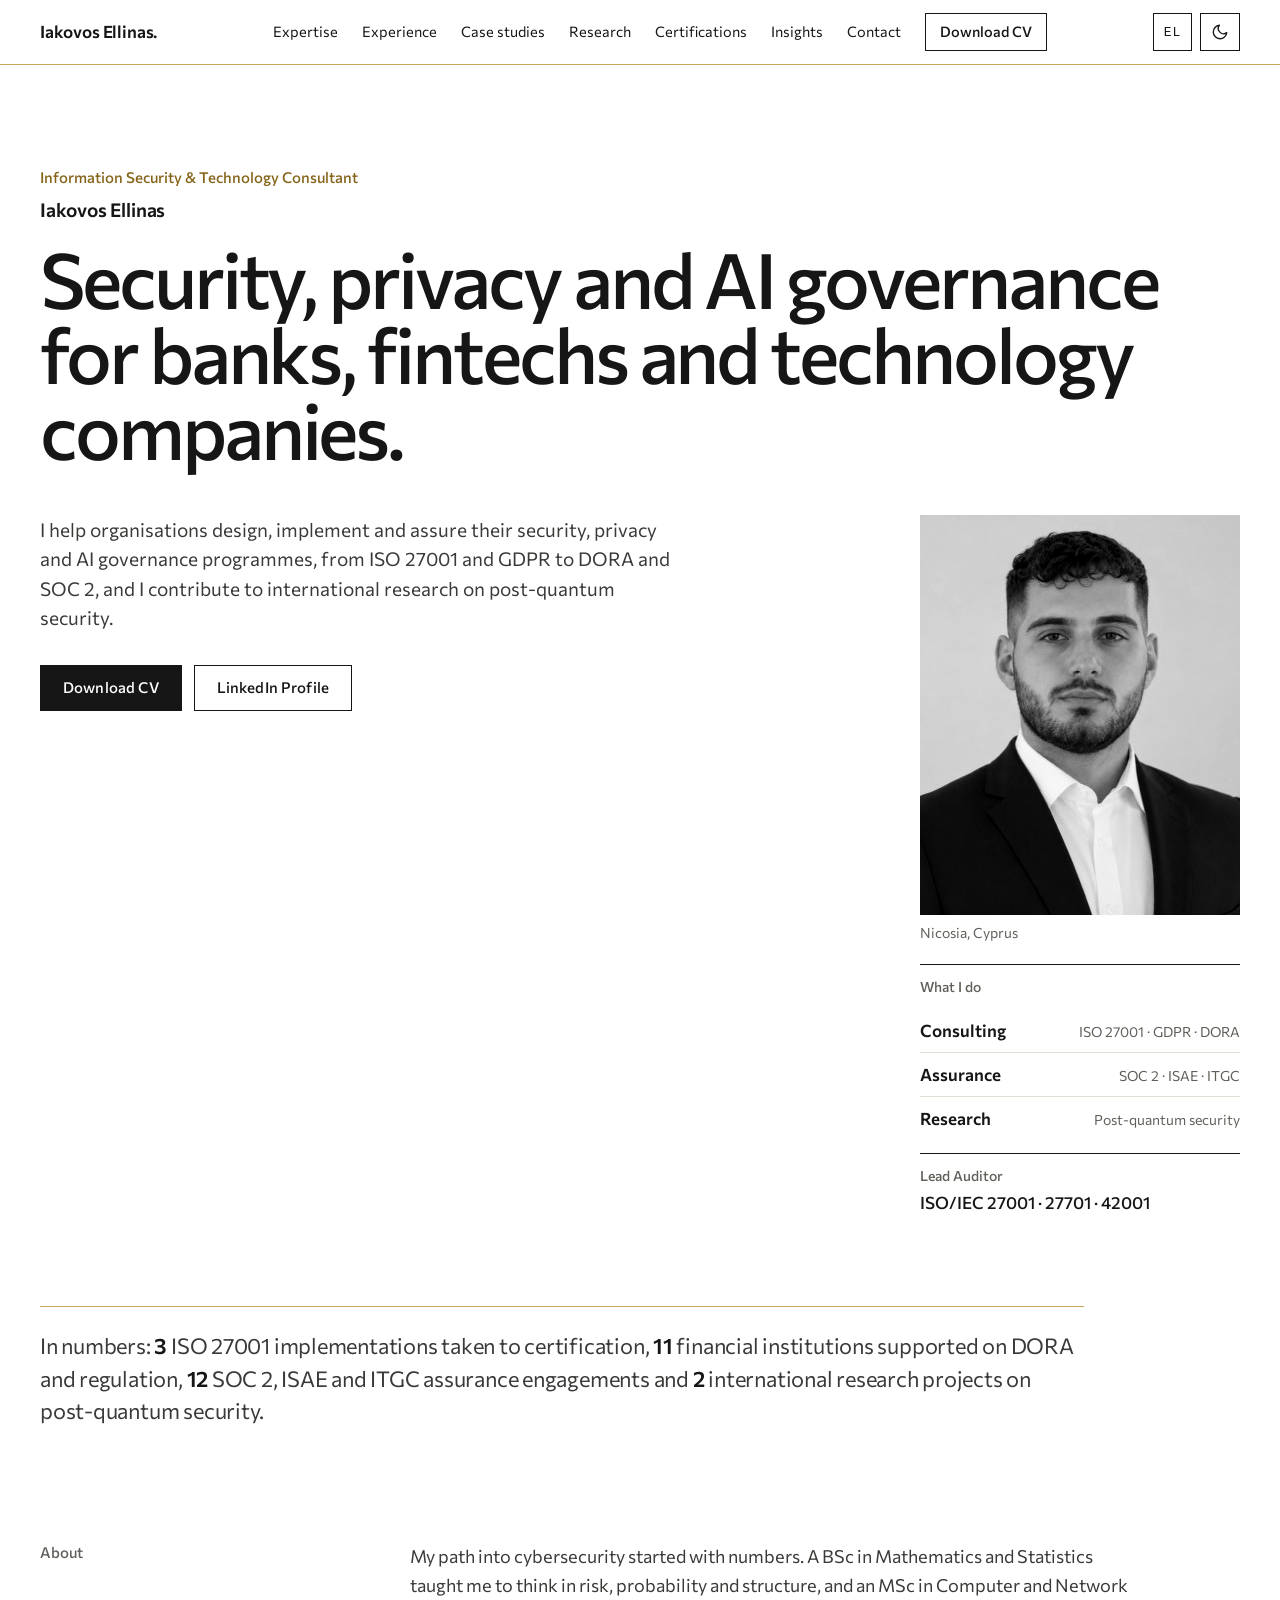
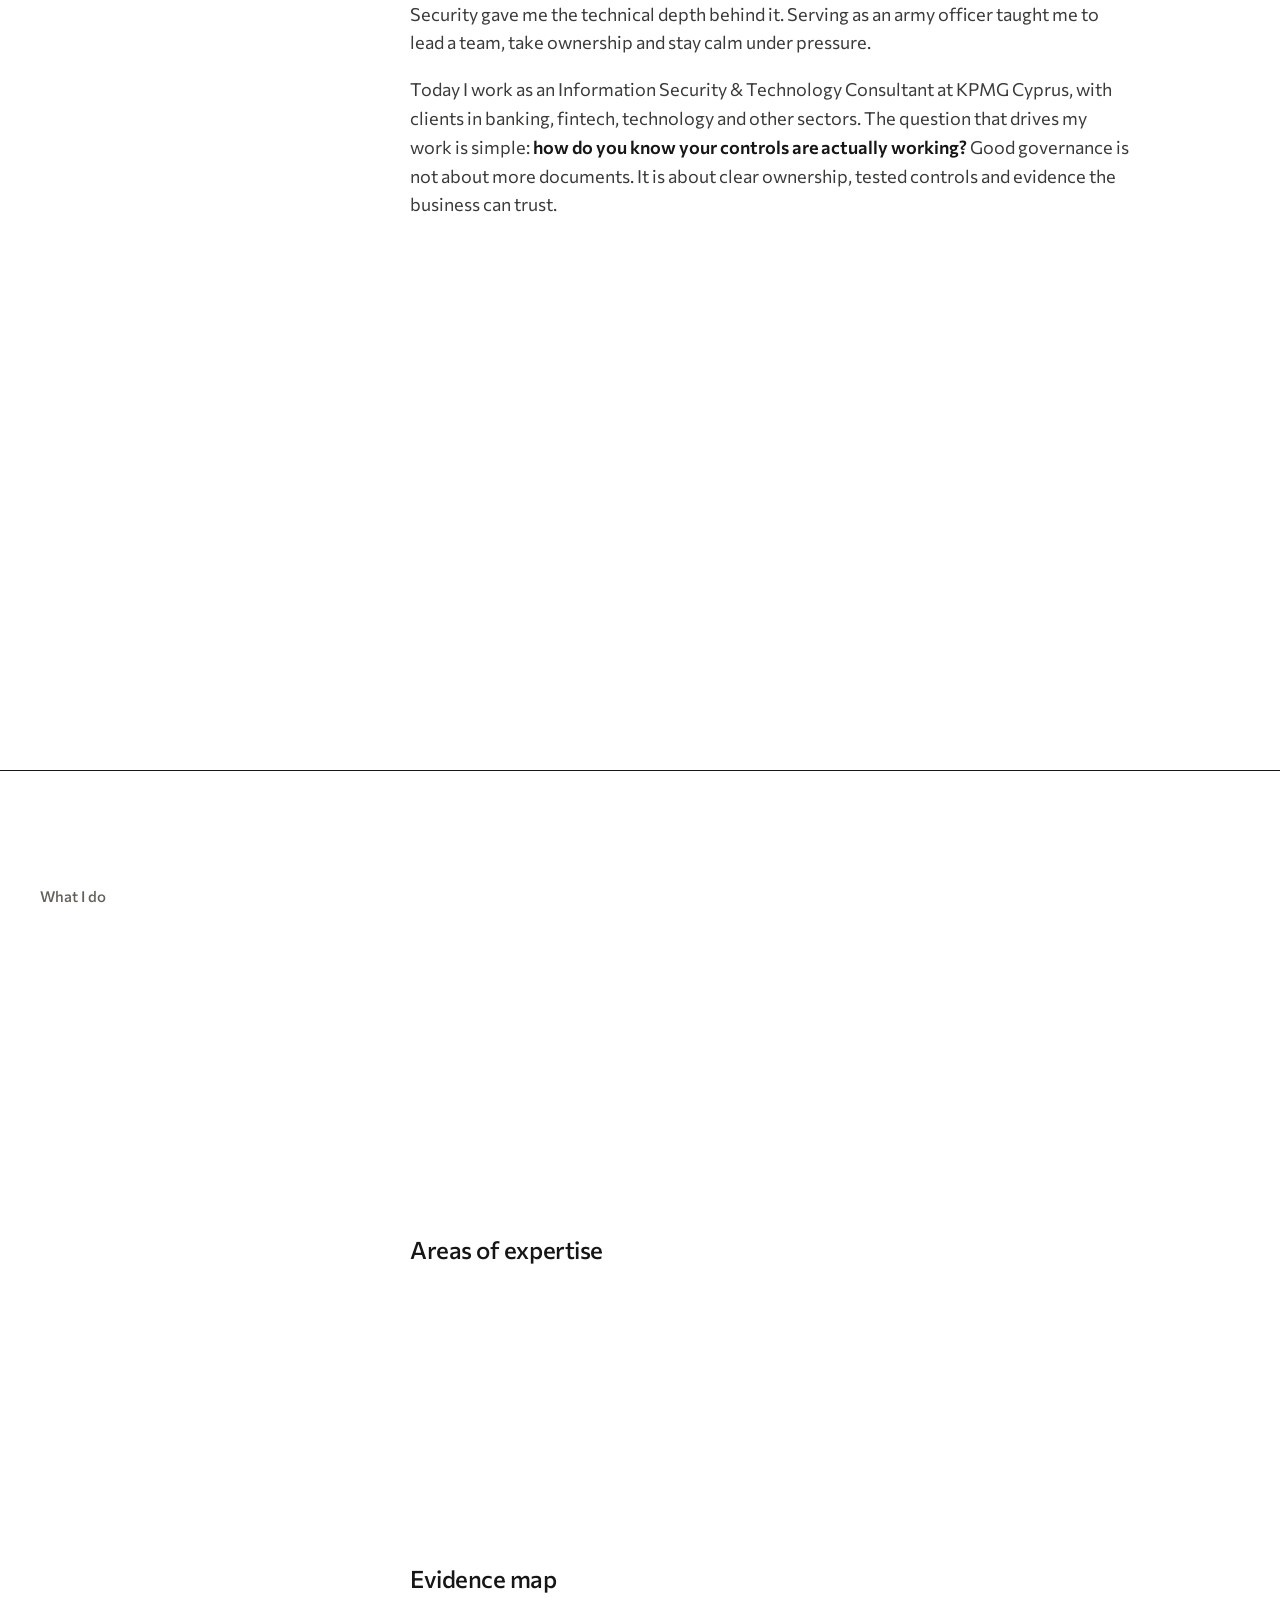
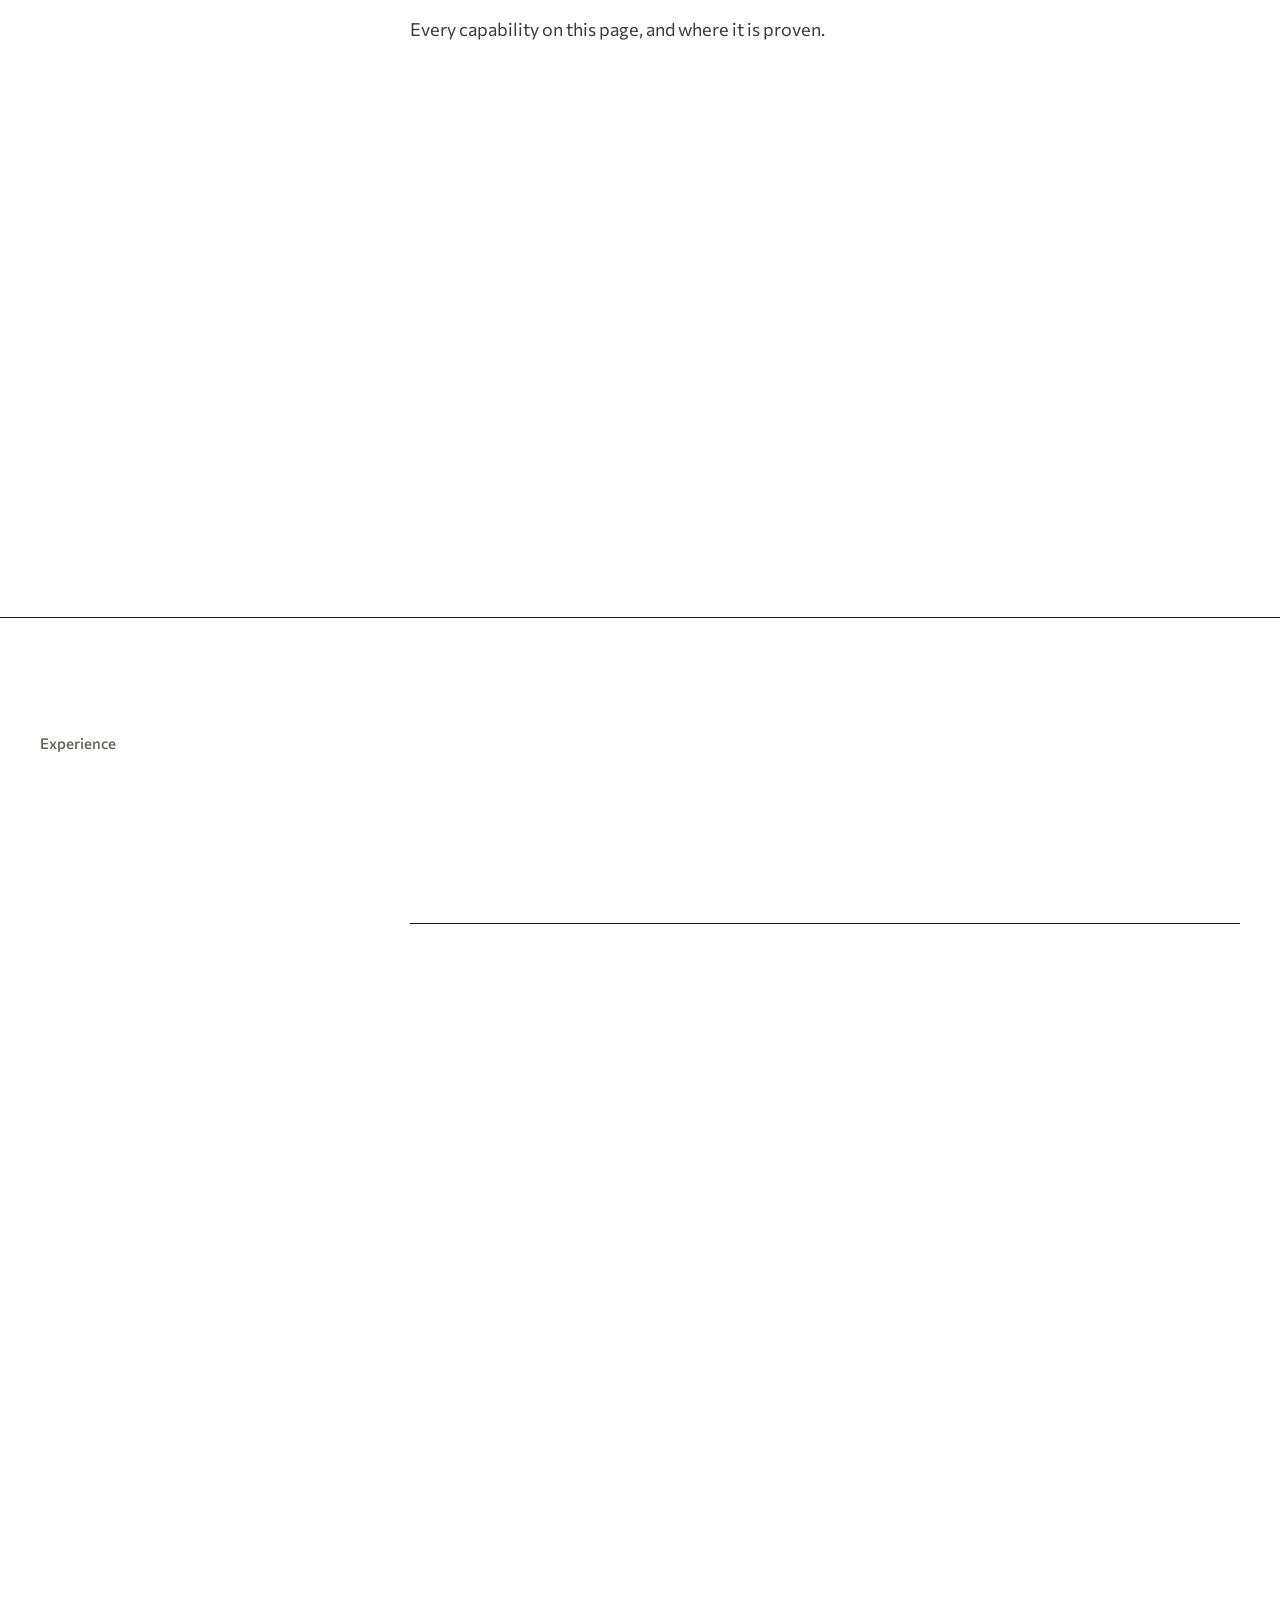
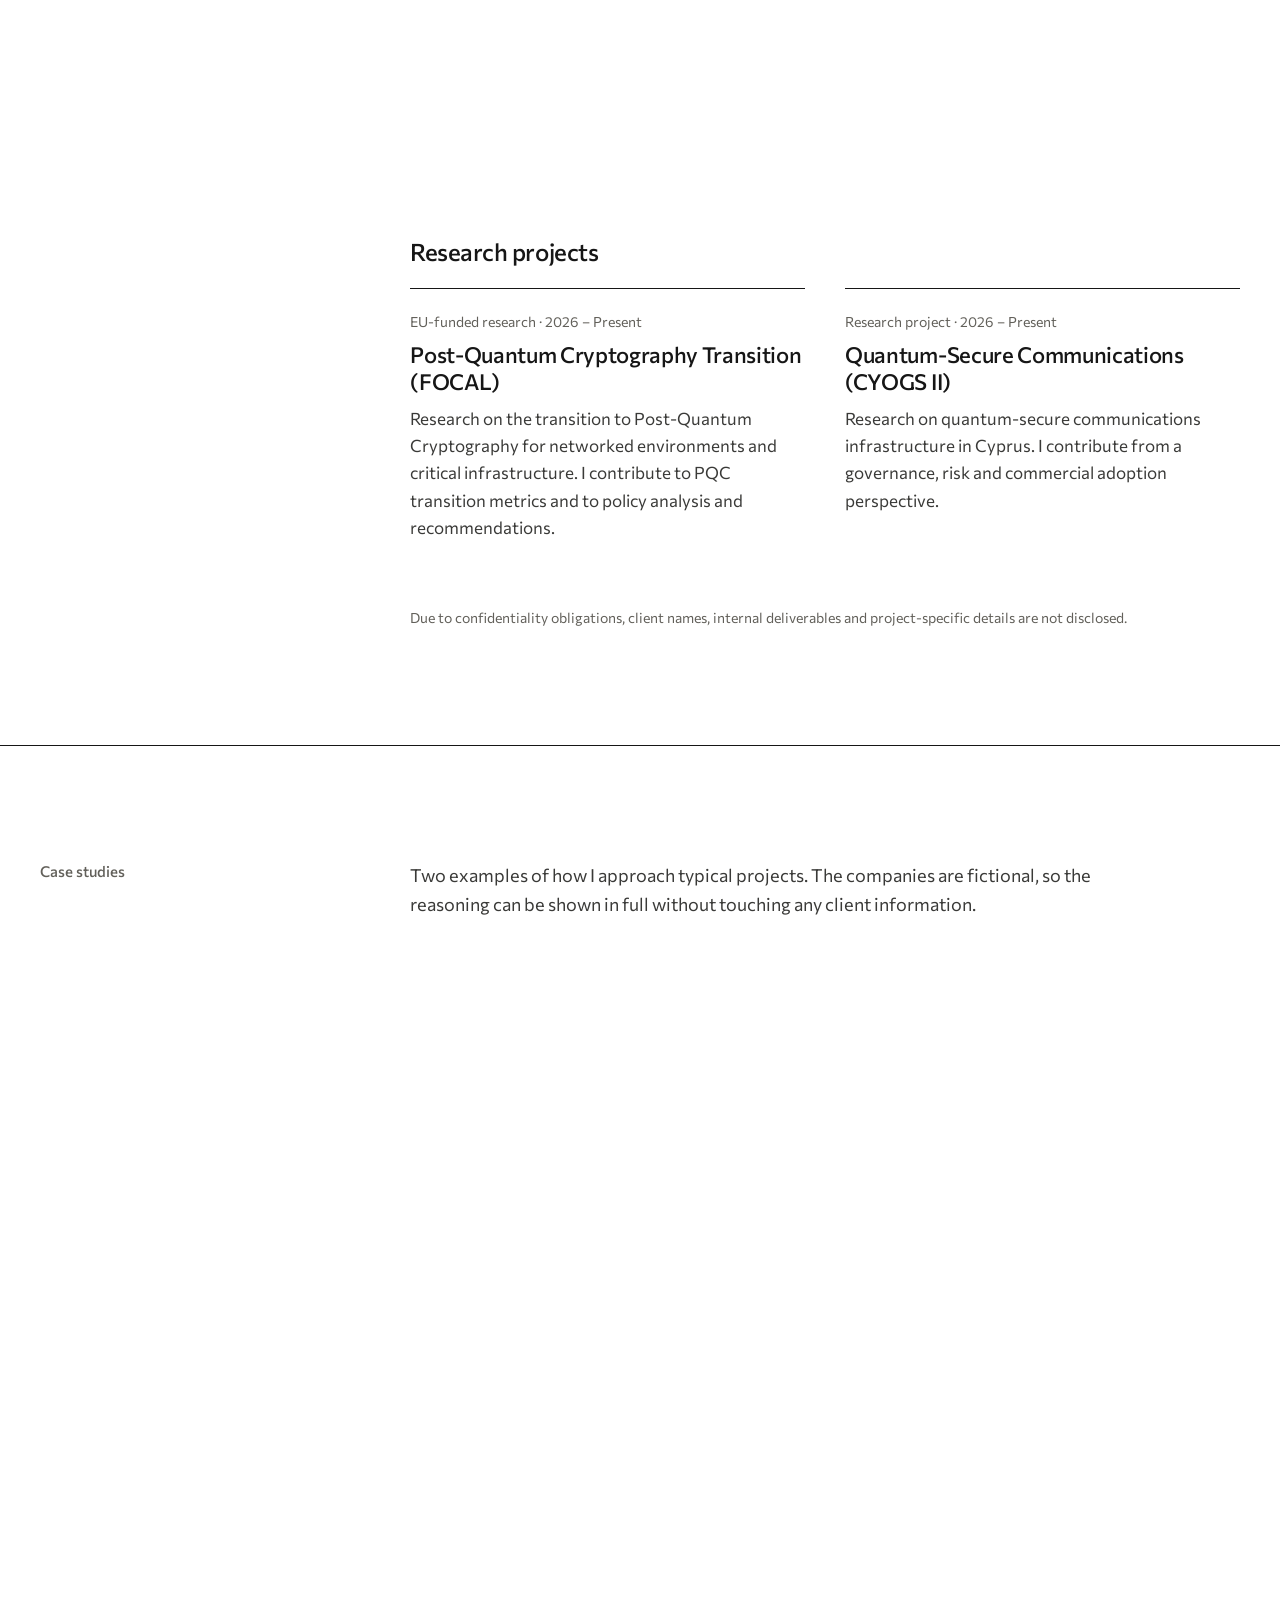
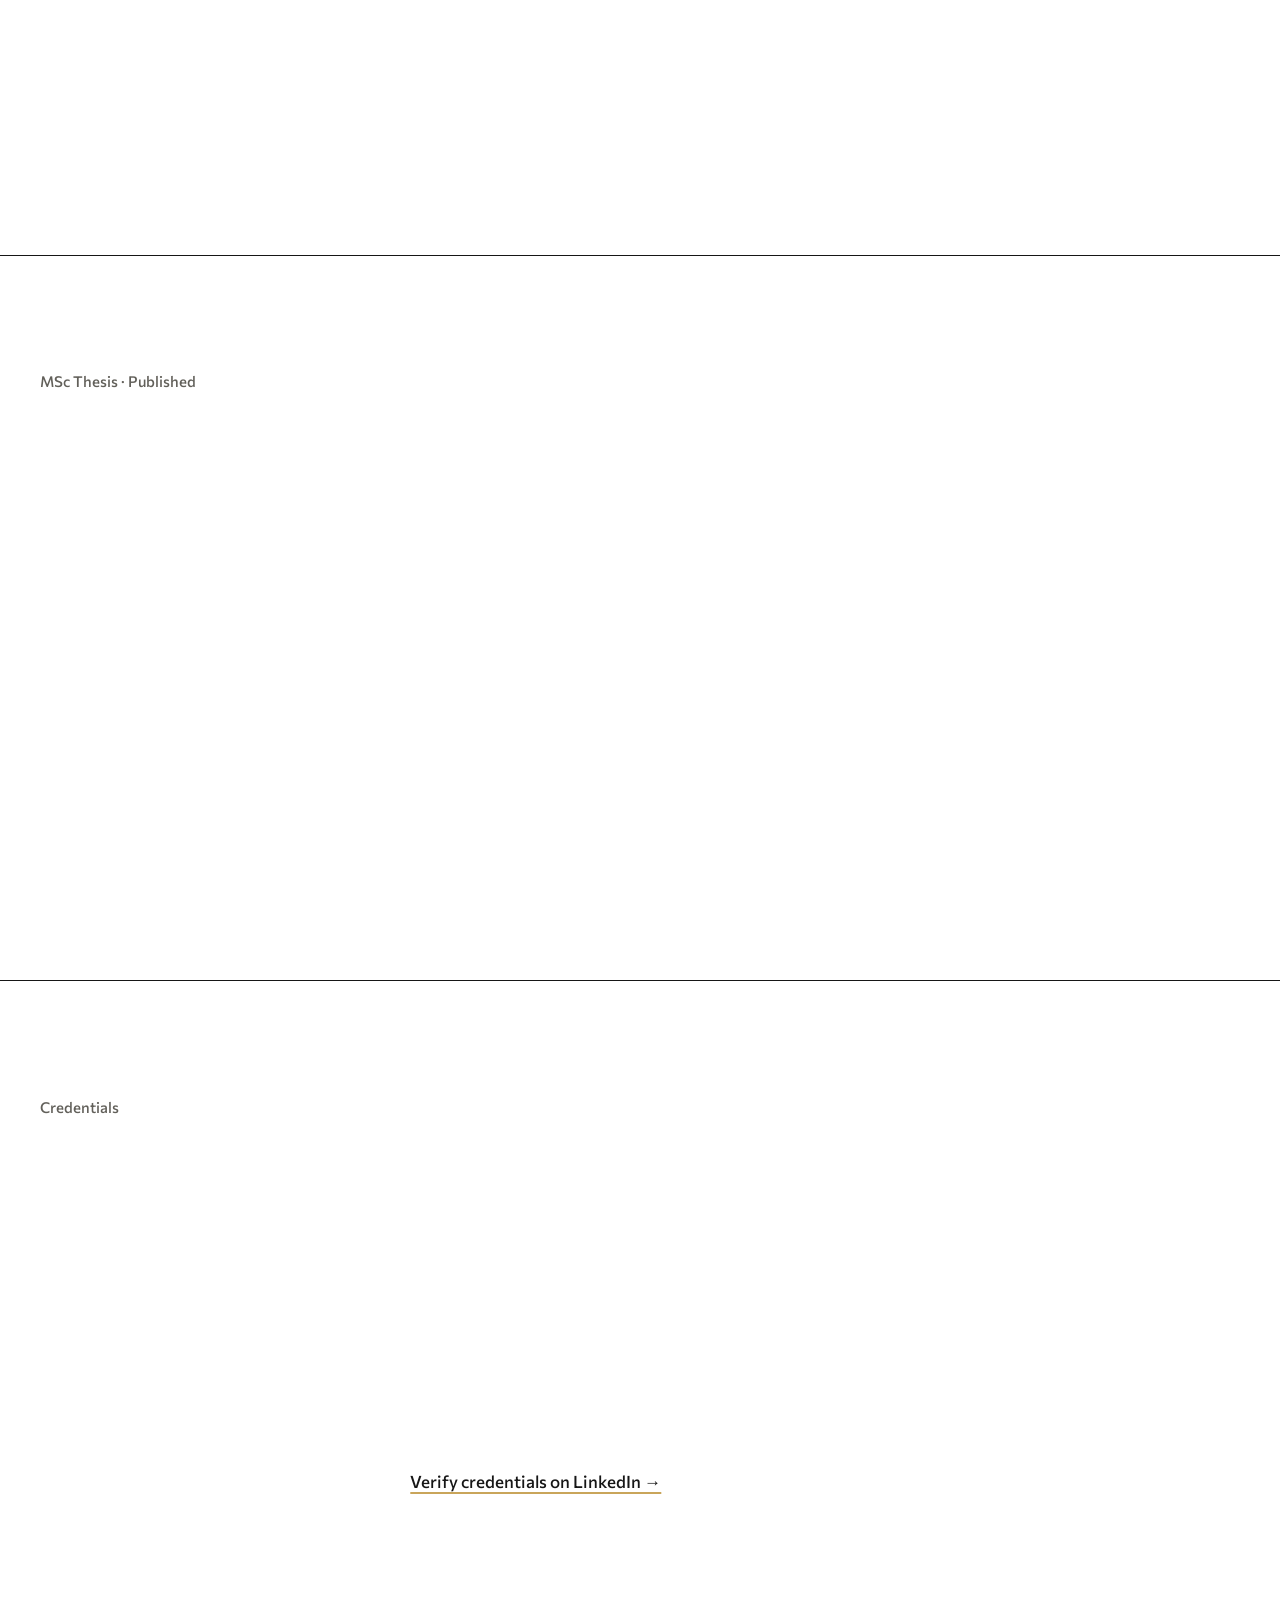
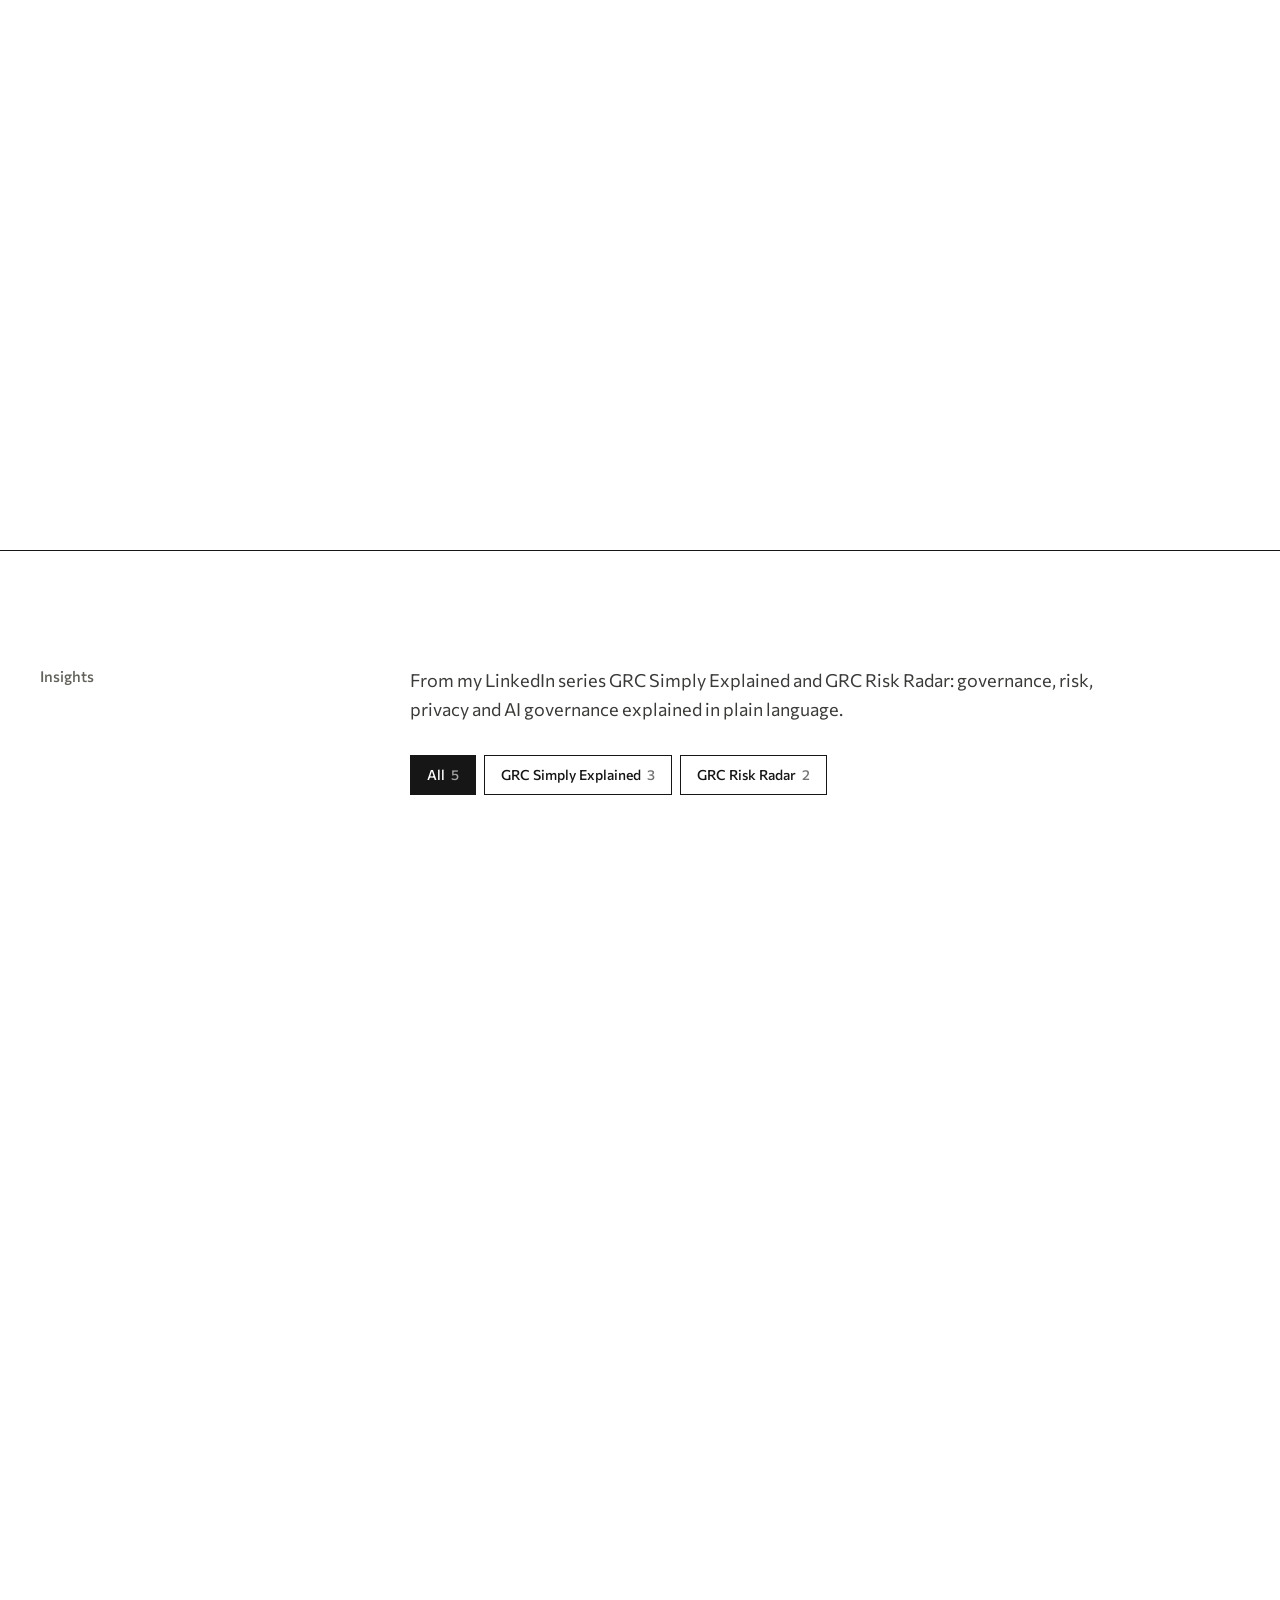
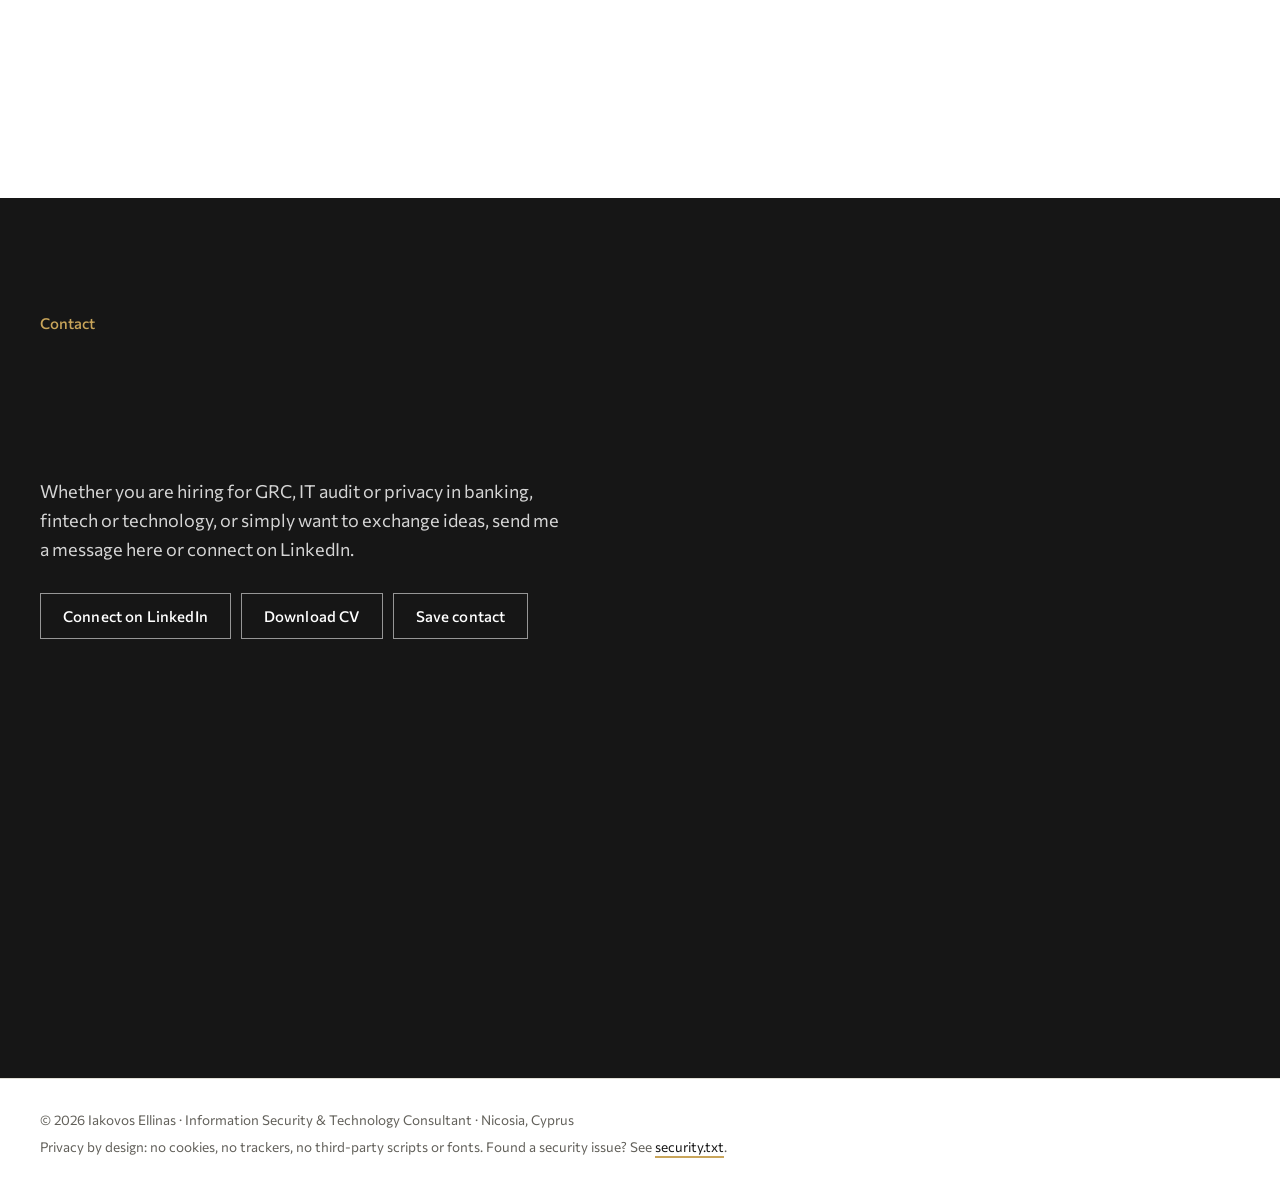
==== index.html @ 97d99dcb "Gold on white, black in dark mode Black ink on white with a gold accent (deep gold for text, brighte" ====
<!DOCTYPE html>
<html lang="en">
<head>
  <meta charset="UTF-8" />
  <meta name="viewport" content="width=device-width, initial-scale=1.0" />

  <title>Iakovos Ellinas | Information Security &amp; Technology Consultant</title>
  <meta name="description" content="Iakovos Ellinas, Information Security &amp; Technology Consultant at KPMG Cyprus. Consulting, assurance and research in security, privacy and AI governance for banks, fintechs and technology companies. ISO/IEC 27001, 27701 and 42001 Lead Auditor." />

  <!-- Open Graph / LinkedIn Preview -->
  <meta property="og:title" content="Iakovos Ellinas | Information Security &amp; Technology Consultant" />
  <meta property="og:description" content="Consulting, assurance and research in security, privacy and AI governance for banks, fintechs and technology companies. ISO/IEC 27001, 27701 and 42001 Lead Auditor." />
  <meta property="og:type" content="website" />
  <meta property="og:url" content="https://iakovosellinas.github.io" />
  <meta property="og:image" content="https://iakovosellinas.github.io/og-image.png?v=20261115g" />
  <meta name="twitter:card" content="summary_large_image" />
  <meta name="twitter:title" content="Iakovos Ellinas | Information Security &amp; Technology Consultant" />
  <meta name="twitter:description" content="Consulting, assurance and research in security, privacy and AI governance for banks, fintechs and technology companies. ISO/IEC 27001, 27701 and 42001 Lead Auditor." />
  <meta name="twitter:image" content="https://iakovosellinas.github.io/og-image.png?v=20261115g" />

  <link rel="icon" type="image/svg+xml" href="favicon.svg" />
  <link rel="canonical" href="https://iakovosellinas.github.io/" />
  <link rel="alternate" hreflang="en" href="https://iakovosellinas.github.io/" />
  <link rel="alternate" hreflang="el" href="https://iakovosellinas.github.io/el/" />
  <link rel="alternate" hreflang="x-default" href="https://iakovosellinas.github.io/" />
  <meta name="theme-color" content="#ffffff" />
  <meta name="color-scheme" content="light dark" />
  <meta http-equiv="Content-Security-Policy" content="default-src 'self'; script-src 'self' 'sha256-tJe+7gkclHnfP4NzZt9YBlnECq33wnCZb4DhhLHqdos='; style-src 'self'; img-src 'self' data:; font-src 'self'; connect-src 'self' https://api.web3forms.com; form-action 'self'; base-uri 'self'; object-src 'none'; upgrade-insecure-requests" />
  <meta name="referrer" content="strict-origin-when-cross-origin" />

  <script type="application/ld+json">
  {
    "@context": "https://schema.org",
    "@type": "Person",
    "name": "Iakovos Ellinas",
    "jobTitle": "Information Security & Technology Consultant",
    "worksFor": { "@type": "Organization", "name": "KPMG Cyprus" },
    "address": { "@type": "PostalAddress", "addressLocality": "Nicosia", "addressCountry": "CY" },
    "alumniOf": [
      { "@type": "CollegeOrUniversity", "name": "Open University of Cyprus" },
      { "@type": "CollegeOrUniversity", "name": "University of Cyprus" }
    ],
    "description": "Consulting, assurance and research in security, privacy and AI governance for banks, fintechs and technology companies. ISO/IEC 27001, 27701 and 42001 Lead Auditor.",
    "knowsAbout": ["Information Security", "GRC", "ISO/IEC 27001", "ISO/IEC 27701", "ISO/IEC 42001", "GDPR", "DORA", "SOC 2", "IT Audit", "AI Governance", "EU AI Act", "Post-Quantum Cryptography"],
    "hasCredential": [
      { "@type": "EducationalOccupationalCredential", "name": "ISO/IEC 27001 Lead Auditor", "credentialCategory": "certification" },
      { "@type": "EducationalOccupationalCredential", "name": "ISO/IEC 27701 Lead Auditor", "credentialCategory": "certification" },
      { "@type": "EducationalOccupationalCredential", "name": "ISO/IEC 42001 Lead Auditor", "credentialCategory": "certification" }
    ],
    "url": "https://iakovosellinas.github.io",
    "sameAs": ["https://www.linkedin.com/in/iakovosellinas"]
  }
  </script>

  <!-- Fonts are self-hosted (fonts/): no request goes to third parties -->
  <link rel="preload" href="fonts/commissioner-latin-500-normal.woff2?v=4" as="font" type="font/woff2" crossorigin />
  <link rel="preload" href="fonts/commissioner-latin-400-normal.woff2?v=4" as="font" type="font/woff2" crossorigin />

  <!-- Theme: saved choice, else the visitor's system setting (runs before paint, no flash) -->
  <script>
  (function () {
    var t = null;
    try { t = localStorage.getItem("theme"); } catch (e) {}
    if (t !== "light" && t !== "dark") {
      t = window.matchMedia && window.matchMedia("(prefers-color-scheme: dark)").matches ? "dark" : "light";
    }
    document.documentElement.setAttribute("data-theme", t);
  })();
  </script>

  <!-- ?v= forces browsers to load the new stylesheet instead of a cached old one -->
  <link rel="stylesheet" href="style.css?v=20261115g" />
</head>

<body>
  <a class="skip-link" href="#main">Skip to content</a>

  <header class="site-header">
    <nav class="navbar">
      <a href="#home" class="logo">Iakovos Ellinas<span>.</span></a>

      <ul class="nav-links">
        <li><a href="#expertise">Expertise</a></li>
        <li><a href="#experience">Experience</a></li>
        <li><a href="#case-studies">Case studies</a></li>
        <li><a href="#research">Research</a></li>
        <li><a href="#certifications">Certifications</a></li>
        <li><a href="#insights">Insights</a></li>
        <li><a href="#contact">Contact</a></li>
        <li><a href="Iakovos_Ellinas_CV.pdf?v=20261108" class="nav-cta" target="_blank" rel="noopener">Download CV</a></li>
      </ul>

      <div class="nav-actions">
        <a class="lang-switch" href="el/" hreflang="el" lang="el" title="Ελληνικά">EL</a>
        <button type="button" class="theme-toggle" aria-label="Switch to dark mode" title="Light / dark mode">
          <svg class="icon-moon" viewBox="0 0 24 24" aria-hidden="true"><path d="M21 12.8A9 9 0 1 1 11.2 3a7 7 0 0 0 9.8 9.8z"/></svg>
          <svg class="icon-sun" viewBox="0 0 24 24" aria-hidden="true"><circle cx="12" cy="12" r="4.2"/><path d="M12 2v2.2M12 19.8V22M4.9 4.9l1.6 1.6M17.5 17.5l1.6 1.6M2 12h2.2M19.8 12H22M4.9 19.1l1.6-1.6M17.5 6.5l1.6-1.6"/></svg>
        </button>
        <button type="button" class="menu-toggle" aria-label="Toggle navigation menu" aria-expanded="false">
          <span></span>
          <span></span>
          <span></span>
        </button>
      </div>
    </nav>
  </header>

  <main id="main">
    <!-- HERO -->
    <section id="home" class="hero">
      <div class="container">
        <div class="hero-inner">
          <div class="hero-content">
            <p class="eyebrow"><span class="dot"></span>Information Security &amp; Technology Consultant</p>
            <h1>Iakovos Ellinas</h1>
            <p class="hero-lead">
            Security, privacy and AI governance for banks, fintechs and technology companies.
          </p>
            <p class="hero-text">
            I help organisations design, implement and assure their security, privacy and AI governance programmes, from ISO 27001 and GDPR to DORA and SOC 2, and I contribute to international research on post-quantum security.
          </p>
            <div class="hero-buttons">
            <a href="Iakovos_Ellinas_CV.pdf?v=20261108" class="btn btn-primary" target="_blank" rel="noopener">Download CV</a>
            <a href="https://www.linkedin.com/in/iakovosellinas" class="btn btn-ghost" target="_blank" rel="noopener">LinkedIn Profile</a>
          </div>
          </div>
          <div class="hero-side">
            <figure class="exhibit">
              <div class="avatar-wrap">
                <img src="profile.jpg" alt="Iakovos Ellinas" class="avatar" width="400" height="400" decoding="async" />
            <span class="avatar avatar-fallback" aria-hidden="true">IE</span>
              </div>
              <figcaption>Nicosia, Cyprus</figcaption>
            </figure>
            <aside class="cred-panel" aria-label="What I do">
          <p class="cred-title">What I do</p>
          <ul class="cred-list">
            <li><span class="cred-std">Consulting</span><span class="cred-area">ISO 27001 · GDPR · DORA</span></li>
            <li><span class="cred-std">Assurance</span><span class="cred-area">SOC 2 · ISAE · ITGC</span></li>
            <li><span class="cred-std">Research</span><span class="cred-area">Post-quantum security</span></li>
          </ul>
          <div class="cred-la">
            <p class="cred-title">Lead Auditor</p>
            <p class="cred-la-std">ISO/IEC 27001 · 27701 · 42001</p>
          </div>
        </aside>
          </div>
        </div>
        <p class="facts">In numbers: <strong>3</strong> ISO 27001 implementations taken to certification, <strong>11</strong> financial institutions supported on DORA and regulation, <strong>12</strong> SOC 2, ISAE and ITGC assurance engagements and <strong>2</strong> international research projects on post-quantum security.</p>
      </div>
    </section>

    <!-- ABOUT -->
    <section id="about" class="section">
      <div class="container about-grid">
        <div>
          <div class="sec-head"><p class="section-label"><span class="num">01</span>About</p>
          <h2>From numbers to governance</h2></div>
          <p>
            My path into cybersecurity started with numbers. A BSc in Mathematics and Statistics taught me to think in risk, probability and structure, and an MSc in Computer and Network Security gave me the technical depth behind it. Serving as an army officer taught me to lead a team, take ownership and stay calm under pressure.
          </p>
          <p>
            Today I work as an Information Security &amp; Technology Consultant at KPMG Cyprus, with clients in banking, fintech, technology and other sectors. The question that drives my work is simple: <strong>how do you know your controls are actually working?</strong> Good governance is not about more documents. It is about clear ownership, tested controls and evidence the business can trust.
          </p>
        </div>

        <figure class="record" aria-label="Profile summary">
          <dl class="record-body">
            <div><dt>Owner</dt><dd>Iakovos Ellinas</dd></div>
            <div><dt>Role</dt><dd>Information Security &amp; Technology Consultant, KPMG Cyprus</dd></div>
            <div><dt>Scope</dt><dd>ISO 27001 · ISO 27701 · ISO 42001 · DORA · GDPR · SOC 2</dd></div>
            <div><dt>Work</dt><dd>Consulting · Assurance · Research</dd></div>
            <div><dt>Track record</dt><dd>3 ISO 27001 implementations · 11 financial institutions · 12 assurance engagements · 2 research projects</dd></div>
            <div><dt>Education</dt><dd>MSc Computer and Network Security (9.25/10) · BSc Mathematics and Statistics</dd></div>
            <div><dt>Location</dt><dd>Nicosia, Cyprus · on-site or remote across the EU</dd></div>
            <div><dt>Languages</dt><dd>Greek (native) · English (B2) · French (B1)</dd></div>
          </dl>
        </figure>
      </div>
    </section>


    <!-- EXPERTISE -->
    <section id="expertise" class="section section-alt">
      <div class="container">
        <div class="sec-head"><p class="section-label"><span class="num">02</span>What I do</p>
        <h2>Consulting, assurance and research</h2></div>

        <div class="modes" data-label="Ways I work">
          <article class="mode">
            <p class="mode-num">01 / Consulting</p>
            <h3>Design and implement</h3>
            <p>Building security and privacy programmes that fit the business: ISO 27001 and GDPR implementations, policies and procedures, risk registers, and DORA and regulatory readiness for financial institutions.</p>
            <p class="mode-out">Outcome: a working programme, ready for certification or supervisory review.</p>
          </article>
          <article class="mode">
            <p class="mode-num">02 / Assurance</p>
            <h3>Test and report</h3>
            <p>Independent testing of whether controls really work: SOC 2, ISAE 3000/3402 and IT general controls, cloud security and third-party provider audits.</p>
            <p class="mode-out">Outcome: findings and reports that clients, auditors and regulators can rely on.</p>
          </article>
          <article class="mode">
            <p class="mode-num">03 / Research</p>
            <h3>Explore what comes next</h3>
            <p>Contributing to two international research projects on the transition to post-quantum cryptography and quantum-secure communications, and published MSc research on AI and GDPR transparency.</p>
            <p class="mode-out">Outcome: practical guidance for risks that are only starting to arrive.</p>
          </article>
        </div>

        <h3 class="sub-h">Areas of expertise</h3>
        <div class="grid-4">
          <article class="card pillar">
            <div class="pillar-icon" aria-hidden="true">
              <svg viewBox="0 0 24 24"><path d="M12 2 4 5v6c0 5 3.4 9.4 8 11 4.6-1.6 8-6 8-11V5l-8-3z"/><path d="m8.5 12 2.5 2.5 4.5-5"/></svg>
            </div>
            <h4>GRC &amp; ISMS</h4>
            <p>ISO 27001 implementation, security policies and procedures, risk registers and control design.</p>
          </article>
          <article class="card pillar">
            <div class="pillar-icon" aria-hidden="true">
              <svg viewBox="0 0 24 24"><path d="M9 3h6l1 2h3v16H5V5h3l1-2z"/><path d="m9 13 2 2 4-4"/></svg>
            </div>
            <h4>Audit &amp; Assurance</h4>
            <p>SOC 2, ISAE 3000/3402 and IT general controls: control testing, evidence review and reporting.</p>
          </article>
          <article class="card pillar">
            <div class="pillar-icon" aria-hidden="true">
              <svg viewBox="0 0 24 24"><rect x="5" y="10" width="14" height="11" rx="2"/><path d="M8 10V7a4 4 0 0 1 8 0v3"/><circle cx="12" cy="15.5" r="1.5"/></svg>
            </div>
            <h4>Privacy &amp; AI Governance</h4>
            <p>GDPR programmes, ISO 27701 and ISO 42001 management systems, EU AI Act readiness.</p>
          </article>
          <article class="card pillar">
            <div class="pillar-icon" aria-hidden="true">
              <svg viewBox="0 0 24 24"><path d="M3 21h18"/><path d="M5 21V10M10 21V10M14 21V10M19 21V10"/><path d="M2 10 12 3l10 7z"/></svg>
            </div>
            <h4>Financial Services Regulation</h4>
            <p>DORA, PSD2, CRD VI, SWIFT CSCF and Central Bank of Cyprus regulatory requirements.</p>
          </article>
        </div>

        <h3 class="sub-h" id="evidence">Evidence map</h3>
        <p class="section-intro ev-intro">Every capability on this page, and where it is proven.</p>
        <div class="ev-wrap" data-pick="Choose a capability" data-for="Evidence for">
          <table class="ev-table">
            <caption class="sr-only">Capabilities and the evidence behind them</caption>
            <thead><tr><th scope="col">Capability</th><th scope="col">Credential</th><th scope="col">Work experience</th><th scope="col">Published work</th></tr></thead>
            <tbody>
              <tr><th scope="row">ISO 27001 &amp; ISMS</th><td data-label="Credential">ISO/IEC 27001 Lead Auditor (TÜV AUSTRIA)</td><td data-label="Work experience">3 implementations, 3 clients to certification, 20+ policies</td><td data-label="Published work"><a href="case-studies/iso-27001-implementation.html">Case study: ISO 27001 for a SaaS company</a> · <a href="https://www.linkedin.com/feed/update/urn:li:activity:7476245719029452801/" target="_blank" rel="noopener">GRC Simply Explained #3</a></td></tr>
              <tr><th scope="row">Privacy &amp; GDPR</th><td data-label="Credential">ISO/IEC 27701 Lead Auditor (Mastermind Assurance)</td><td data-label="Work experience">GDPR programmes: gap assessments, policies and procedures</td><td data-label="Published work"><a href="https://kypseli.ouc.ac.cy/entities/theses/2e19e883-4192-4420-a08a-af963757eb36" target="_blank" rel="noopener">Published MSc thesis on GDPR transparency</a> · <a href="https://www.linkedin.com/feed/update/urn:li:activity:7468636923163541504/" target="_blank" rel="noopener">GRC Simply Explained #1</a></td></tr>
              <tr><th scope="row">AI governance</th><td data-label="Credential">ISO/IEC 42001 Lead Auditor (BSI)</td><td data-label="Work experience">MSc research on AI-generated privacy policies</td><td data-label="Published work"><a href="https://www.linkedin.com/feed/update/urn:li:activity:7471165964768833536/" target="_blank" rel="noopener">GRC Simply Explained #2</a> · <a href="https://www.linkedin.com/feed/update/urn:li:activity:7468636923163541504/" target="_blank" rel="noopener">#1</a></td></tr>
              <tr><th scope="row">Audit &amp; assurance</th><td data-label="Credential">Three ISO Lead Auditor certifications</td><td data-label="Work experience">12 SOC 2, ISAE and ITGC engagements, 10+ assurance reports</td><td data-label="Published work"><a href="https://www.linkedin.com/feed/update/urn:li:activity:7476245719029452801/" target="_blank" rel="noopener">GRC Simply Explained #3</a></td></tr>
              <tr><th scope="row">DORA &amp; financial regulation</th><td data-label="Credential"><span class="ev-none" aria-label="none">—</span></td><td data-label="Work experience">11 financial institutions on DORA, PSD2, CRD VI, SWIFT CSCF</td><td data-label="Published work"><a href="case-studies/dora-third-party-risk.html">Case study: DORA ICT third-party risk</a></td></tr>
              <tr><th scope="row">Third-party &amp; cloud risk</th><td data-label="Credential"><span class="ev-none" aria-label="none">—</span></td><td data-label="Work experience">Cloud security and third-party provider audits</td><td data-label="Published work"><a href="https://www.linkedin.com/feed/update/urn:li:activity:7477650898479992832/" target="_blank" rel="noopener">GRC Risk Radar #1</a> · <a href="https://www.linkedin.com/feed/update/urn:li:activity:7527271626665631744/" target="_blank" rel="noopener">#2</a> · <a href="case-studies/dora-third-party-risk.html">DORA case study</a></td></tr>
              <tr><th scope="row">Cyber risk reporting</th><td data-label="Credential">XM Cyber: Risk Reporting to the Board; Exposure Management</td><td data-label="Work experience">Findings and risk assessments reported to client management</td><td data-label="Published work"><span class="ev-none" aria-label="none">—</span></td></tr>
              <tr><th scope="row">Post-quantum security</th><td data-label="Credential"><span class="ev-none" aria-label="none">—</span></td><td data-label="Work experience">2 international research projects (PQC transition, quantum-secure communications)</td><td data-label="Published work"><span class="ev-none" aria-label="none">—</span></td></tr>
            </tbody>
          </table>
        </div>
      </div>
    </section>

    <!-- EXPERIENCE -->
    <section id="experience" class="section">
      <div class="container">
        <div class="sec-head"><p class="section-label"><span class="num">03</span>Experience</p>
        <h2>Professional experience</h2></div>

        <ol class="path" aria-label="Career milestones">
          <li><span class="path-date">2019</span><span class="path-text">Reserve Officer, Cyprus Army</span></li>
          <li><span class="path-date">2024</span><span class="path-text">BSc Mathematics &amp; Statistics</span></li>
          <li><span class="path-date">Feb 2025</span><span class="path-text">Joined KPMG Cyprus</span></li>
          <li><span class="path-date">Jan 2026</span><span class="path-text">ISO 27001 Lead Auditor</span></li>
          <li><span class="path-date">May 2026</span><span class="path-text">MSc Computer &amp; Network Security, 9.25/10</span></li>
          <li><span class="path-date">Jul 2026</span><span class="path-text">ISO 27701 Lead Auditor</span></li>
          <li class="path-now"><span class="path-date">Aug 2026</span><span class="path-text">ISO 42001 Lead Auditor</span></li>
        </ol>

        <div class="timeline">
          <article class="tl-item">
            <div class="tl-meta">
              <p class="tl-date">Feb 2025 – Present</p>
              <p class="tl-place">Nicosia, Cyprus</p>
            </div>
            <div class="tl-body">
              <h3>Information Security &amp; Technology Consultant</h3>
              <p class="tl-org">KPMG Cyprus · Technology Consulting</p>
              <p class="tl-intro">Clients in financial services, fintech, legal, technology and multinational groups.</p>
              <ul>
                <li>Delivered <strong>3 ISO/IEC 27001 implementation projects</strong>, drafting <strong>20+ security policies and procedures</strong> and building risk registers, taking <strong>3 clients through to certification</strong>.</li>
                <li>Supported <strong>11 financial institutions</strong> on DORA implementation and on PSD2, CRD VI, SWIFT CSCF and Central Bank of Cyprus regulatory compliance reviews.</li>
                <li>Performed control testing and evidence review across <strong>12 SOC 2, ISAE 3000/3402 and ITGC engagements</strong>, supporting the issuance of <strong>10+ assurance reports</strong>.</li>
                <li>Implemented GDPR programmes, from compliance gap assessments to data protection policies and procedures.</li>
                <li>Conducted cloud security and third-party provider audits; reported findings, risk assessments and compliance matrices to client management.</li>
                <li>Active contributor to <strong>2 international research projects</strong> on post-quantum cryptography and quantum-secure communications.</li>
              </ul>
            </div>
          </article>

          <article class="tl-item">
            <div class="tl-meta">
              <p class="tl-date">Jul 2019 – Present</p>
              <p class="tl-place">Cyprus</p>
            </div>
            <div class="tl-body">
              <h3>Lieutenant (Reserve)</h3>
              <p class="tl-org">Cyprus Army</p>
              <p>Completed officer training in Crete, Greece; active service Jul 2019 – Sep 2020, leading a unit of 30 soldiers. Reserve officer since.</p>
            </div>
          </article>
        </div>

        <h3 class="sub-h">Research projects</h3>
        <div class="grid-2">
          <article class="card">
            <p class="card-tag">EU-funded research · 2026 – Present</p>
            <h4>Post-Quantum Cryptography Transition (FOCAL)</h4>
            <p>Research on the transition to Post-Quantum Cryptography for networked environments and critical infrastructure. I contribute to PQC transition metrics and to policy analysis and recommendations.</p>
          </article>
          <article class="card">
            <p class="card-tag">Research project · 2026 – Present</p>
            <h4>Quantum-Secure Communications (CYOGS II)</h4>
            <p>Research on quantum-secure communications infrastructure in Cyprus. I contribute from a governance, risk and commercial adoption perspective.</p>
          </article>
        </div>

        <p class="note">Due to confidentiality obligations, client names, internal deliverables and project-specific details are not disclosed.</p>
      </div>
    </section>

    <!-- CASE STUDIES -->
    <section id="case-studies" class="section section-alt">
      <div class="container">
        <div class="sec-head"><p class="section-label"><span class="num">04</span>Case studies</p>
        <h2>Sample work</h2></div>
        <p class="section-intro">Two examples of how I approach typical projects. The companies are fictional, so the reasoning can be shown in full without touching any client information.</p>
        <div class="grid-2">
          <a class="card case-card" href="case-studies/iso-27001-implementation.html">
            <p class="card-tag">ISO/IEC 27001 · SaaS company</p>
            <h4>Getting a SaaS company to ISO 27001 without drowning it in paperwork</h4>
            <p>Scoping, scenario-based risk assessment, a risk-driven Statement of Applicability and evidence that stays current after certification.</p>
            <div class="case-dec"><p class="case-dec-h">Key decisions</p><ol><li>Scope the ISMS around the product, not the whole company</li><li>Scenario-based risk assessment instead of a huge asset list</li><li>Justify every Annex A decision from the risk assessment</li></ol></div>
            <p class="case-card-foot"><span class="case-flag">Sample work · fictional company</span><span class="insight-link">Read the case study &rarr;</span></p>
          </a>
          <a class="card case-card" href="case-studies/dora-third-party-risk.html">
            <p class="card-tag">DORA · Payments company</p>
            <h4>Bringing 60 ICT providers under control for DORA</h4>
            <p>Register of information, critical or important functions, Article 30 contract gaps, concentration risk and tested exit strategies.</p>
            <div class="case-dec"><p class="case-dec-h">Key decisions</p><ol><li>Build the inventory from money, not from memory</li><li>Start from critical or important functions, not from providers</li><li>Fix contracts by priority, with addenda instead of renegotiation</li></ol></div>
            <p class="case-card-foot"><span class="case-flag">Sample work · fictional company</span><span class="insight-link">Read the case study &rarr;</span></p>
          </a>
        </div>
      </div>
    </section>

    <!-- RESEARCH -->
    <section id="research" class="section">
      <div class="container">
        <div class="sec-head"><p class="section-label"><span class="num">05</span>MSc Thesis · Published</p>
        <h2>Research</h2></div>

        <article class="showcase">
          <div class="showcase-visual" aria-hidden="true">
            <div class="doc">
              <div class="doc-bar"><span></span><span></span><span></span><em>privacy-policy_ai-draft.docx</em></div>
              <div class="doc-body">
                <p class="doc-title">Privacy Policy · AI-generated draft</p>
                <ul class="doc-checks">
                  <li class="ok">Identity of the controller <b>Art. 13(1)(a)</b></li>
                  <li class="ok">Purposes and legal basis <b>Art. 13(1)(c)</b></li>
                  <li class="warn">Retention period: vague wording <b>Art. 13(2)(a)</b></li>
                  <li class="warn">Recipients: generic categories <b>Art. 13(1)(e)</b></li>
                  <li class="ok">Data subject rights <b>Art. 13(2)(b)</b></li>
                </ul>
              </div>
            </div>
            <p class="showcase-caption">Generate · Evaluate · Review</p>
          </div>

          <div class="showcase-main">
            <div class="showcase-top">
              <p class="card-tag">MSc Thesis · Open University of Cyprus · May 2026</p>
              <span class="pill-live"><i></i>Published</span>
            </div>
            <h3>Evaluation of the Quality of Privacy Policy Templates Generated by AI</h3>
            <p>
              Can AI tools produce privacy policies that are not only formally aligned with the GDPR, but also clear, complete and understandable?
            </p>
            <div class="tags">
              <span>GDPR Art. 12–14</span><span>EDPB Guidelines</span><span>Transparency</span><span>AI Governance</span>
            </div>

            <details class="inside">
              <summary>Inside the research</summary>
              <div class="inside-body">
                <p><strong>Tools:</strong> ChatGPT, Copilot, Gemini and specialised privacy policy generators.</p>
                <p><strong>Method:</strong> each policy was assessed against GDPR Articles 12–14 and the EDPB transparency guidelines, in three scenarios: e-commerce, a health app and an educational platform.</p>
                <p><strong>Finding:</strong> AI can produce a strong first draft, especially with well-structured prompts, but can create an illusion of legal completeness while relying on vague or generic wording. Human legal review and controller accountability remain essential.</p>
              </div>
            </details>

            <a href="https://kypseli.ouc.ac.cy/entities/theses/2e19e883-4192-4420-a08a-af963757eb36" class="btn btn-primary showcase-btn" target="_blank" rel="noopener">Read the thesis</a>
          </div>
        </article>
      </div>
    </section>

    <!-- CERTIFICATIONS -->
    <section id="certifications" class="section section-alt">
      <div class="container">
        <div class="sec-head"><p class="section-label"><span class="num">06</span>Credentials</p>
        <h2>Certifications</h2></div>

        <div class="grid-3">
          <article class="card cert cert-lead">
            <p class="cert-badge">Lead Auditor</p>
            <h4>ISO/IEC 42001:2023</h4>
            <p class="cert-name">AI Management System</p>
            <p class="cert-meta">BSI Training Academy · Aug 2026</p>
            <p class="cert-id">ID ENR-02040918</p>
          </article>
          <article class="card cert cert-lead">
            <p class="cert-badge">Lead Auditor</p>
            <h4>ISO/IEC 27701:2025</h4>
            <p class="cert-name">Privacy Information Management System</p>
            <p class="cert-meta">Mastermind Assurance · Jul 2026</p>
            <p class="cert-id">ID oufglzyovj</p>
          </article>
          <article class="card cert cert-lead">
            <p class="cert-badge">Lead Auditor</p>
            <h4>ISO/IEC 27001:2022</h4>
            <p class="cert-name">Information Security Management System</p>
            <p class="cert-meta">TÜV AUSTRIA · Jan 2026</p>
            <p class="cert-id">No 2026/469</p>
          </article>
        </div>

        <div class="grid-2 cert-small">
          <article class="card cert">
            <h4>Exposure Management Certification</h4>
            <p class="cert-meta">XM Cyber · Apr 2026 · ID arpybjhuug</p>
          </article>
          <article class="card cert">
            <h4>Risk Reporting to the Board for Modern CISOs</h4>
            <p class="cert-meta">XM Cyber · Feb 2026 · ID ikvctzrawn</p>
          </article>
        </div>

        <p class="more-link"><a href="https://www.linkedin.com/in/iakovosellinas/details/certifications/" target="_blank" rel="noopener">Verify credentials on LinkedIn →</a></p>
      </div>
    </section>


    <!-- TESTIMONIAL -->
    <section class="section testimonial-section">
      <div class="container">
        <figure class="testimonial">
          <p class="section-label">Recommendation</p>
          <blockquote>
            &ldquo;His strong analytical skills, attention to detail, and collaborative approach make him a trusted professional and an excellent colleague to work with.&rdquo;
          </blockquote>
          <figcaption>Head of Internal Audit, banking client</figcaption>
          <p class="more-link"><a href="https://www.linkedin.com/in/iakovosellinas/details/recommendations/" target="_blank" rel="noopener">Read the full recommendation on LinkedIn &rarr;</a></p>
        </figure>
      </div>
    </section>

    <!-- INSIGHTS -->
    <section id="insights" class="section section-alt">
      <div class="container">
        <div class="sec-head"><p class="section-label"><span class="num">07</span>Insights</p>
        <h2>Writing on GRC</h2></div>
        <p class="section-intro">From my LinkedIn series GRC Simply Explained and GRC Risk Radar: governance, risk, privacy and AI governance explained in plain language.</p>

        <div class="filters" role="group" aria-label="Filter articles by series" hidden><button type="button" class="chip" data-filter="all" aria-pressed="true">All</button><button type="button" class="chip" data-filter="se" aria-pressed="false">GRC Simply Explained</button><button type="button" class="chip" data-filter="rr" aria-pressed="false">GRC Risk Radar</button></div>

        <div class="grid-2">
          <a data-series="se" class="card insight insight-top" href="https://www.linkedin.com/feed/update/urn:li:activity:7476245719029452801/" target="_blank" rel="noopener">
            <div class="cover" aria-hidden="true"><span class="cover-series">GRC Simply Explained</span><span class="cover-num">#3</span>
              <div class="cover-art art-four"><span>SOC</span><span>COSO</span><span>COBIT</span><span>ISO 27001</span></div></div>
            <p class="card-tag">GRC Simply Explained #3 &middot; 12,000+ impressions</p>
            <h4>SOC, COSO, COBIT and ISO 27001</h4>
            <p>Four concepts that are often confused, and the question that connects them: how do you know your controls are working?</p>
            <span class="insight-link">Read on LinkedIn &rarr;</span>
          </a>
          <a data-series="rr" class="card insight" href="https://www.linkedin.com/feed/update/urn:li:activity:7527271626665631744/" target="_blank" rel="noopener">
            <div class="cover cover-radar" aria-hidden="true"><span class="cover-series">GRC Risk Radar</span><span class="cover-num">#2</span>
              <div class="cover-art art-flow"><span>Mail · Teams · Files</span><i></i><span class="hl">1 provider</span></div></div>
            <p class="card-tag">GRC Risk Radar #2</p>
            <h4>Microsoft 365 Outage: One Provider, Everyone's Problem</h4>
            <p>The November 2026 Microsoft 365 outage shows concentration risk in practice, and what ISO 27001, NIS2 and DORA expect from continuity planning when one provider goes down.</p>
            <span class="insight-link">Read on LinkedIn &rarr;</span>
          </a>
          <a data-series="se" class="card insight" href="https://www.linkedin.com/feed/update/urn:li:activity:7471165964768833536/" target="_blank" rel="noopener">
            <div class="cover" aria-hidden="true"><span class="cover-series">GRC Simply Explained</span><span class="cover-num">#2</span>
              <div class="cover-art art-flow"><span>Claim</span><i></i><span class="hl">Evidence</span></div></div>
            <p class="card-tag">GRC Simply Explained #2</p>
            <h4>AI Governance Needs Evidence</h4>
            <p>Responsible AI is not proved by a statement. It is proved by inventory, risk assessment, ownership, human oversight and monitoring.</p>
            <span class="insight-link">Read on LinkedIn &rarr;</span>
          </a>
          <a data-series="se" class="card insight" href="https://www.linkedin.com/feed/update/urn:li:activity:7468636923163541504/" target="_blank" rel="noopener">
            <div class="cover" aria-hidden="true"><span class="cover-series">GRC Simply Explained</span><span class="cover-num">#1</span>
              <div class="cover-art art-venn"><span>GDPR</span><span class="hl">EU AI Act</span></div></div>
            <p class="card-tag">GRC Simply Explained #1</p>
            <h4>GDPR vs EU AI Act</h4>
            <p>How the two frameworks differ, and why privacy and AI governance need to work together when AI processes personal data.</p>
            <span class="insight-link">Read on LinkedIn &rarr;</span>
          </a>
          <a data-series="rr" class="card insight" href="https://www.linkedin.com/feed/update/urn:li:activity:7477650898479992832/" target="_blank" rel="noopener">
            <div class="cover cover-radar" aria-hidden="true"><span class="cover-series">GRC Risk Radar</span><span class="cover-num">#1</span>
              <div class="cover-art art-radar"><i></i><i></i><i></i><b></b></div></div>
            <p class="card-tag">GRC Risk Radar #1</p>
            <h4>When Supplier Risk Becomes Business Risk</h4>
            <p>A supplier data leak in a global manufacturing ecosystem, and the controls that reduce both the likelihood and the impact of third-party incidents.</p>
            <span class="insight-link">Read on LinkedIn &rarr;</span>
          </a>
        </div>
      </div>
    </section>

    <!-- CONTACT -->
    <section id="contact" class="section contact">
      <div class="container contact-inner">
        <div class="contact-copy">
          <div class="sec-head"><p class="section-label"><span class="num">08</span>Contact</p>
          <h2>Let's talk security, privacy and AI governance</h2></div>
          <p>Whether you are hiring for GRC, IT audit or privacy in banking, fintech or technology, or simply want to exchange ideas, send me a message here or connect on LinkedIn.</p>
          <div class="contact-buttons">
            <a href="https://www.linkedin.com/in/iakovosellinas" class="btn btn-ghost" target="_blank" rel="noopener">Connect on LinkedIn</a>
            <a href="Iakovos_Ellinas_CV.pdf?v=20261108" class="btn btn-ghost" target="_blank" rel="noopener">Download CV</a>
            <a href="Iakovos_Ellinas.vcf" class="btn btn-ghost" download>Save contact</a>
          </div>
        </div>

        <form class="contact-form" id="contact-form" novalidate>
          <div class="field">
            <label for="cf-name">Full name</label>
            <input id="cf-name" name="name" type="text" autocomplete="name" placeholder="Your name" required />
          </div>
          <div class="field">
            <label for="cf-email">Email address</label>
            <input id="cf-email" name="email" type="email" autocomplete="email" placeholder="you@company.com" required />
          </div>
          <div class="field">
            <label for="cf-company">Company <span class="opt">(optional)</span></label>
            <input id="cf-company" name="company" type="text" autocomplete="organization" placeholder="Company or organisation" />
          </div>
          <div class="field">
            <label for="cf-message">Message</label>
            <textarea id="cf-message" name="message" rows="5" placeholder="What would you like to talk about?" required></textarea>
          </div>
          <!-- spam trap: real visitors never see or fill this -->
          <div class="hp" aria-hidden="true"><label for="cf-website">Website</label><input id="cf-website" name="website" type="text" tabindex="-1" autocomplete="off" /></div>
          <button type="submit" class="btn btn-primary">Send message</button>
          <p class="form-status" role="status" aria-live="polite"></p>
          <p class="form-privacy">Your name, email and message are used only to reply to you. They are not shared, not used for marketing and not kept longer than needed for our conversation. No cookies or tracking on this site.<span class="w3f-note" hidden> Messages reach my inbox through Web3Forms, which forwards them by email without storing them (its servers are in the US).</span></p>
        </form>
      </div>
    </section>
  </main>

  <footer>
    <p>© 2026 Iakovos Ellinas · Information Security &amp; Technology Consultant · Nicosia, Cyprus</p>
    <p class="footer-trust">Privacy by design: no cookies, no trackers, no third-party scripts or fonts. Found a security issue? See <a href="/.well-known/security.txt">security.txt</a>.</p>
  </footer>

  <script src="site.js?v=20261115g" defer></script>
</body>
</html>
---- style.css ----
/* =========================================================
   Iakovos Ellinas · "Statement" theme
   Swiss, report-like layout: white paper, black ink, one
   gold accent (black paper in dark mode), a grotesk for everything, monospaced labels,
   ruled rows instead of cards. Section headings stay pinned
   in a left column while their content scrolls.
   All fonts are self-hosted (fonts/). No third-party requests.
   ========================================================= */

/* ---------- Fonts ---------- */
@font-face { font-family: "Statement Sans"; font-style: normal; font-weight: 400; font-display: swap;
  src: url("fonts/commissioner-latin-400-normal.woff2?v=4") format("woff2");
  unicode-range: U+0000-00FF,U+0131,U+0152-0153,U+02BB-02BC,U+02C6,U+02DA,U+02DC,U+0304,U+0308,U+0329,U+2000-206F,U+20AC,U+2122,U+2191,U+2193,U+2212,U+2215,U+FEFF,U+FFFD; }
@font-face { font-family: "Statement Sans"; font-style: normal; font-weight: 400; font-display: swap;
  src: url("fonts/commissioner-latin-ext-400-normal.woff2?v=4") format("woff2");
  unicode-range: U+0100-02BA,U+02BD-02C5,U+02C7-02CC,U+02CE-02D7,U+02DD-02FF,U+1E00-1E9F,U+20A0-20AB,U+20AD-20C0,U+2113,U+2C60-2C7F,U+A720-A7FF; }
@font-face { font-family: "Statement Sans"; font-style: normal; font-weight: 400; font-display: swap;
  src: url("fonts/commissioner-greek-400-normal.woff2?v=4") format("woff2");
  unicode-range: U+0370-0377,U+037A-037F,U+0384-038A,U+038C,U+038E-03A1,U+03A3-03FF; }
@font-face { font-family: "Statement Sans"; font-style: normal; font-weight: 500; font-display: swap;
  src: url("fonts/commissioner-latin-500-normal.woff2?v=4") format("woff2");
  unicode-range: U+0000-00FF,U+0131,U+0152-0153,U+02BB-02BC,U+02C6,U+02DA,U+02DC,U+0304,U+0308,U+0329,U+2000-206F,U+20AC,U+2122,U+2191,U+2193,U+2212,U+2215,U+FEFF,U+FFFD; }
@font-face { font-family: "Statement Sans"; font-style: normal; font-weight: 500; font-display: swap;
  src: url("fonts/commissioner-latin-ext-500-normal.woff2?v=4") format("woff2");
  unicode-range: U+0100-02BA,U+02BD-02C5,U+02C7-02CC,U+02CE-02D7,U+02DD-02FF,U+1E00-1E9F,U+20A0-20AB,U+20AD-20C0,U+2113,U+2C60-2C7F,U+A720-A7FF; }
@font-face { font-family: "Statement Sans"; font-style: normal; font-weight: 500; font-display: swap;
  src: url("fonts/commissioner-greek-500-normal.woff2?v=4") format("woff2");
  unicode-range: U+0370-0377,U+037A-037F,U+0384-038A,U+038C,U+038E-03A1,U+03A3-03FF; }
@font-face { font-family: "Statement Sans"; font-style: normal; font-weight: 600; font-display: swap;
  src: url("fonts/commissioner-latin-600-normal.woff2?v=4") format("woff2");
  unicode-range: U+0000-00FF,U+0131,U+0152-0153,U+02BB-02BC,U+02C6,U+02DA,U+02DC,U+0304,U+0308,U+0329,U+2000-206F,U+20AC,U+2122,U+2191,U+2193,U+2212,U+2215,U+FEFF,U+FFFD; }
@font-face { font-family: "Statement Sans"; font-style: normal; font-weight: 600; font-display: swap;
  src: url("fonts/commissioner-latin-ext-600-normal.woff2?v=4") format("woff2");
  unicode-range: U+0100-02BA,U+02BD-02C5,U+02C7-02CC,U+02CE-02D7,U+02DD-02FF,U+1E00-1E9F,U+20A0-20AB,U+20AD-20C0,U+2113,U+2C60-2C7F,U+A720-A7FF; }
@font-face { font-family: "Statement Sans"; font-style: normal; font-weight: 600; font-display: swap;
  src: url("fonts/commissioner-greek-600-normal.woff2?v=4") format("woff2");
  unicode-range: U+0370-0377,U+037A-037F,U+0384-038A,U+038C,U+038E-03A1,U+03A3-03FF; }
@font-face { font-family: "Statement Mono"; font-style: normal; font-weight: 400; font-display: swap;
  src: url("fonts/jetbrains-mono-latin-400-normal.woff2?v=4") format("woff2");
  unicode-range: U+0000-00FF,U+0131,U+0152-0153,U+02BB-02BC,U+02C6,U+02DA,U+02DC,U+0304,U+0308,U+0329,U+2000-206F,U+20AC,U+2122,U+2191,U+2193,U+2212,U+2215,U+FEFF,U+FFFD; }
@font-face { font-family: "Statement Mono"; font-style: normal; font-weight: 400; font-display: swap;
  src: url("fonts/jetbrains-mono-latin-ext-400-normal.woff2?v=4") format("woff2");
  unicode-range: U+0100-02BA,U+02BD-02C5,U+02C7-02CC,U+02CE-02D7,U+02DD-02FF,U+1E00-1E9F,U+20A0-20AB,U+20AD-20C0,U+2113,U+2C60-2C7F,U+A720-A7FF; }
@font-face { font-family: "Statement Mono"; font-style: normal; font-weight: 400; font-display: swap;
  src: url("fonts/jetbrains-mono-greek-400-normal.woff2?v=4") format("woff2");
  unicode-range: U+0370-0377,U+037A-037F,U+0384-038A,U+038C,U+038E-03A1,U+03A3-03FF; }
@font-face { font-family: "Statement Mono"; font-style: normal; font-weight: 500; font-display: swap;
  src: url("fonts/jetbrains-mono-latin-500-normal.woff2?v=4") format("woff2");
  unicode-range: U+0000-00FF,U+0131,U+0152-0153,U+02BB-02BC,U+02C6,U+02DA,U+02DC,U+0304,U+0308,U+0329,U+2000-206F,U+20AC,U+2122,U+2191,U+2193,U+2212,U+2215,U+FEFF,U+FFFD; }
@font-face { font-family: "Statement Mono"; font-style: normal; font-weight: 500; font-display: swap;
  src: url("fonts/jetbrains-mono-latin-ext-500-normal.woff2?v=4") format("woff2");
  unicode-range: U+0100-02BA,U+02BD-02C5,U+02C7-02CC,U+02CE-02D7,U+02DD-02FF,U+1E00-1E9F,U+20A0-20AB,U+20AD-20C0,U+2113,U+2C60-2C7F,U+A720-A7FF; }
@font-face { font-family: "Statement Mono"; font-style: normal; font-weight: 500; font-display: swap;
  src: url("fonts/jetbrains-mono-greek-500-normal.woff2?v=4") format("woff2");
  unicode-range: U+0370-0377,U+037A-037F,U+0384-038A,U+038C,U+038E-03A1,U+03A3-03FF; }

/* ---------- Colours ---------- */
:root {
  --paper: #ffffff;
  --paper-2: #f5f4f0;
  --card: #ffffff;
  --ink: #161616;
  --ink-2: #3a3a38;
  --muted: #62605a;
  --line: #e2dfd7;
  --accent: #86651b;      /* deep gold, readable on white */
  --gold: #c9a55a;        /* bright gold for rules and dark surfaces */
  --link: #161616;
  --ok: #2f6b45;
  --warn: #9a3412;
  --warn-bg: rgba(154, 52, 18, 0.06);
  --on-ink: #ffffff;
  --shadow: none;

  --sans: "Statement Sans", "Segoe UI", Arial, sans-serif;
  --serif: "Statement Sans", "Segoe UI", Arial, sans-serif;
  --mono: "Statement Mono", ui-monospace, Menlo, Consolas, monospace;

  --wrap: 1320px;
  --pad: 40px;
  --header-h: 64px;
  color-scheme: light;
}

[data-theme="dark"] {
  --paper: #0a0a0a;
  --paper-2: #141414;
  --card: #141414;
  --ink: #ededea;
  --ink-2: #c9c8c3;
  --muted: #94928b;
  --line: #2a2926;
  --accent: #c9a55a;
  --gold: #c9a55a;
  --link: #ededea;
  --ok: #7cc39b;
  --warn: #f0a07a;
  --warn-bg: rgba(240, 160, 122, 0.08);
  --on-ink: #0a0a0a;
  --shadow: none;
  color-scheme: dark;
}

/* ---------- Base ---------- */
*, *::before, *::after { box-sizing: border-box; }
html { scroll-behavior: smooth; scroll-padding-top: calc(var(--header-h) + 12px); -webkit-text-size-adjust: 100%; }
body {
  margin: 0;
  background: var(--paper);
  color: var(--ink);
  font-family: var(--sans);
  font-size: 17px;
  line-height: 1.65;
  -webkit-font-smoothing: antialiased;
  text-rendering: optimizeLegibility;
  transition: background-color 0.25s ease, color 0.25s ease;
}
h1, h2, h3, h4 { font-family: var(--serif); font-weight: 500; color: var(--ink); margin: 0; line-height: 1.15; letter-spacing: -0.01em; }
p, ul, ol, dl, dd, figure, blockquote { margin: 0; }
img { max-width: 100%; display: block; }
a { color: var(--link); text-underline-offset: 3px; text-decoration-thickness: 1px; }
a:hover { color: var(--accent); }
strong { font-weight: 600; }
::selection { background: var(--accent); color: var(--on-ink); }
:focus-visible { outline: 2px solid var(--accent); outline-offset: 3px; }

.container { max-width: var(--wrap); margin: 0 auto; padding: 0 var(--pad); }
.sr-only { position: absolute; width: 1px; height: 1px; padding: 0; margin: -1px; overflow: hidden; clip: rect(0 0 0 0); white-space: nowrap; border: 0; }
.skip-link { position: absolute; left: 12px; top: -60px; z-index: 200; background: var(--ink); color: var(--on-ink); padding: 10px 16px; font-weight: 600; text-decoration: none; }
.skip-link:focus { top: 12px; color: var(--on-ink); }

/* ---------- Buttons ---------- */
.btn {
  display: inline-flex; align-items: center; justify-content: center; gap: 8px;
  min-height: 48px; padding: 0 24px;
  font: 600 15px/1 var(--sans); letter-spacing: 0.01em;
  text-decoration: none; cursor: pointer;
  border: 1px solid var(--ink); border-radius: 0;
  transition: background-color 0.2s ease, color 0.2s ease, border-color 0.2s ease, transform 0.2s ease;
}
.btn-primary { background: var(--ink); color: var(--on-ink); }
.btn-primary:hover { background: var(--accent); border-color: var(--accent); color: var(--on-ink); }
.btn-ghost { background: transparent; color: var(--ink); }
.btn-ghost:hover { background: var(--ink); color: var(--on-ink); }
.btn:active { transform: translateY(1px); }
.btn[disabled] { opacity: 0.55; cursor: wait; }

/* ---------- Header ---------- */
.site-header {
  position: sticky; top: 0; z-index: 100;
  background: color-mix(in srgb, var(--paper) 94%, transparent);
  border-bottom: 1px solid var(--ink);
  -webkit-backdrop-filter: saturate(1.2) blur(8px); backdrop-filter: saturate(1.2) blur(8px);
}
@supports not (background: color-mix(in srgb, red 50%, blue)) { .site-header { background: var(--paper); } }
.navbar {
  max-width: 1280px; margin: 0 auto; padding: 0 var(--pad);
  min-height: var(--header-h);
  display: flex; align-items: center; justify-content: space-between; gap: 20px;
}
.logo { display: inline-flex; align-items: baseline; gap: 10px; text-decoration: none; color: var(--ink); font-family: var(--serif); font-size: 21px; font-weight: 500; white-space: nowrap; }
.logo::before { content: "IE"; font-family: var(--mono); font-size: 12px; letter-spacing: 0.08em; color: var(--on-ink); background: var(--accent); padding: 3px 6px 2px; transform: translateY(-2px); }
.logo span { display: none; }
.logo:hover { color: var(--ink); }

.nav-links { list-style: none; margin: 0; padding: 0; display: flex; align-items: center; gap: 4px; }
.nav-links a { display: inline-flex; align-items: center; min-height: 44px; padding: 0 11px; color: var(--ink); text-decoration: none; font-size: 15px; position: relative; }
.nav-links a::after { content: ""; position: absolute; left: 11px; right: 11px; bottom: 9px; height: 2px; background: var(--accent); transform: scaleX(0); transform-origin: left; transition: transform 0.25s ease; }
.nav-links a:hover::after, .nav-links a.is-active::after { transform: scaleX(1); }
.nav-links a.is-active { color: var(--accent); }
.nav-links .nav-cta { margin-left: 10px; background: var(--ink); color: var(--on-ink); padding: 0 16px; font-weight: 600; }
.nav-links .nav-cta::after { display: none; }
.nav-links .nav-cta:hover { background: var(--accent); color: var(--on-ink); }

.nav-actions { display: flex; align-items: center; gap: 8px; }
.lang-switch, .theme-toggle, .menu-toggle, .case-back {
  display: inline-flex; align-items: center; justify-content: center; gap: 8px;
  min-width: 44px; min-height: 44px; padding: 0 10px;
  border: 1px solid var(--line); background: transparent; color: var(--ink);
  font: 500 13px/1 var(--mono); letter-spacing: 0.06em; text-decoration: none; cursor: pointer;
  transition: border-color 0.2s ease, color 0.2s ease;
}
.lang-switch:hover, .theme-toggle:hover, .menu-toggle:hover, .case-back:hover { border-color: var(--ink); color: var(--accent); }
.case-back { padding: 0 14px; letter-spacing: 0.02em; white-space: nowrap; }
.theme-toggle svg { width: 18px; height: 18px; fill: none; stroke: currentColor; stroke-width: 1.8; stroke-linecap: round; stroke-linejoin: round; }
.theme-toggle .icon-sun { display: none; }
[data-theme="dark"] .theme-toggle .icon-sun { display: block; }
[data-theme="dark"] .theme-toggle .icon-moon { display: none; }
.menu-toggle { display: none; flex-direction: column; gap: 5px; padding: 0; width: 44px; }
.menu-toggle span { display: block; width: 20px; height: 2px; background: currentColor; transition: transform 0.25s ease, opacity 0.2s ease; }
.menu-toggle.active span:nth-child(1) { transform: translateY(7px) rotate(45deg); }
.menu-toggle.active span:nth-child(2) { opacity: 0; }
.menu-toggle.active span:nth-child(3) { transform: translateY(-7px) rotate(-45deg); }

@media (max-width: 1120px) {
  .menu-toggle { display: inline-flex; }
  .nav-links {
    position: absolute; left: 0; right: 0; top: 100%;
    flex-direction: column; align-items: stretch; gap: 0;
    background: var(--paper); border-bottom: 1px solid var(--ink);
    padding: 8px var(--pad) 20px;
    max-height: calc(100vh - var(--header-h)); overflow-y: auto;
    visibility: hidden; opacity: 0; transform: translateY(-8px);
    transition: opacity 0.2s ease, transform 0.2s ease, visibility 0s linear 0.2s;
  }
  .nav-links.open { visibility: visible; opacity: 1; transform: none; transition: opacity 0.2s ease, transform 0.2s ease; }
  .nav-links li { border-bottom: 1px solid var(--line); }
  .nav-links li:last-child { border-bottom: 0; padding-top: 14px; }
  .nav-links a { min-height: 52px; padding: 0; font-size: 17px; }
  .nav-links a::after { left: 0; right: auto; width: 28px; bottom: 12px; }
  .nav-links .nav-cta { margin: 0; justify-content: center; }
}

/* ---------- Hero ---------- */
.hero { padding: 36px 0 0; }
.file-strip {
  display: flex; flex-wrap: wrap; gap: 6px 28px;
  padding: 0 0 14px; margin-bottom: 44px; border-bottom: 1px solid var(--line);
  font: 400 12px/1.5 var(--mono); letter-spacing: 0.09em; text-transform: uppercase; color: var(--muted);
}
.file-strip b { color: var(--ink); font-weight: 500; }
.file-strip .live b { color: var(--ok); }
.file-strip .live b::before { content: ""; display: inline-block; width: 7px; height: 7px; border-radius: 50%; background: var(--ok); margin-right: 7px; transform: translateY(-1px); box-shadow: 0 0 0 3px color-mix(in srgb, var(--ok) 22%, transparent); }

.hero-inner { display: grid; grid-template-columns: minmax(0, 1fr) 320px; gap: 64px; align-items: start; }
.hero-content { display: flex; flex-direction: column; gap: 24px; min-width: 0; }
.eyebrow { display: inline-flex; align-items: center; gap: 10px; font: 500 13px/1.4 var(--mono); letter-spacing: 0.1em; text-transform: uppercase; color: var(--accent); }
.eyebrow .dot { width: 18px; height: 1px; background: var(--accent); display: inline-block; }
.hero h1 { font-size: clamp(54px, 8.6vw, 116px); line-height: 0.92; letter-spacing: -0.035em; }
.hero-lead { font-family: var(--serif); font-size: clamp(23px, 2.5vw, 31px); line-height: 1.25; color: var(--ink); max-width: 760px; }
.hero-text { color: var(--ink-2); max-width: 660px; font-size: 18px; }
.hero-buttons { display: flex; flex-wrap: wrap; gap: 12px; padding-top: 4px; }

.hero-side { display: flex; flex-direction: column; gap: 18px; }
.exhibit { background: var(--card); border: 1px solid var(--line); padding: 10px; box-shadow: var(--shadow); position: relative; }
.exhibit::before { content: ""; position: absolute; top: -9px; left: 50%; width: 64px; height: 18px; transform: translateX(-50%) rotate(-2deg); background: color-mix(in srgb, var(--paper-2) 80%, transparent); border: 1px solid var(--line); }
.avatar-wrap { position: relative; aspect-ratio: 1 / 1; background: var(--paper-2); overflow: hidden; }
.avatar { width: 100%; height: 100%; object-fit: cover; filter: grayscale(1) contrast(1.06); transition: filter 0.6s ease; }
.exhibit:hover .avatar { filter: grayscale(0.15) contrast(1.02); }
.avatar-fallback { display: none; position: absolute; inset: 0; align-items: center; justify-content: center; font: 500 64px/1 var(--serif); color: var(--muted); }
.exhibit figcaption { display: flex; justify-content: space-between; gap: 10px; padding-top: 9px; font: 400 11px/1.4 var(--mono); letter-spacing: 0.08em; text-transform: uppercase; color: var(--muted); }

.cred-panel { border: 1px dashed var(--muted); padding: 18px 20px; display: flex; flex-direction: column; gap: 12px; }
.cred-title { font: 500 11px/1.4 var(--mono); letter-spacing: 0.12em; text-transform: uppercase; color: var(--accent); }
.cred-list { list-style: none; padding: 0; margin: 0; display: flex; flex-direction: column; }
.cred-list li { display: flex; justify-content: space-between; align-items: baseline; gap: 12px; padding: 8px 0; border-bottom: 1px solid var(--line); }
.cred-list li:last-child { border-bottom: 0; }
.cred-std { font-weight: 600; }
.cred-area { font: 400 12px/1.4 var(--mono); color: var(--muted); text-align: right; }
.cred-la { border-top: 1px solid var(--ink); padding-top: 12px; display: flex; flex-direction: column; gap: 4px; }
.cred-la-std { font-family: var(--serif); font-size: 19px; }

.stats { display: grid; grid-template-columns: repeat(4, minmax(0, 1fr)); margin-top: 64px; border-top: 1px solid var(--ink); border-bottom: 1px solid var(--line); }
.stat { display: flex; flex-direction: column; gap: 8px; padding: 24px 24px 26px 0; }
.stat + .stat { padding-left: 24px; border-left: 1px solid var(--line); }
.stat-num { font: 500 clamp(48px, 6vw, 76px)/0.95 var(--serif); letter-spacing: -0.03em; color: var(--ink); }
.stat-num::after { content: ""; display: inline-block; width: 9px; height: 9px; background: var(--accent); margin-left: 6px; vertical-align: top; transform: translateY(10px); }
.stat-label { font-size: 14px; line-height: 1.45; color: var(--muted); max-width: 230px; }

/* ---------- Sections ---------- */
main { display: block; }
.section { padding: 104px 0; position: relative; }
.section-alt { background: var(--paper-2); }
.section-label { display: flex; align-items: center; gap: 12px; font: 500 12px/1.4 var(--mono); letter-spacing: 0.12em; text-transform: uppercase; color: var(--accent); margin-bottom: 14px; }
.section-label .num { color: var(--ink); }
.section-label .num::before { content: "§ "; color: var(--accent); }
.section-label::after { content: ""; flex: 1; height: 1px; background: var(--line); max-width: 240px; }
.section h2 { font-size: clamp(34px, 4.4vw, 52px); letter-spacing: -0.025em; margin-bottom: 28px; max-width: 860px; }
.section-intro { color: var(--muted); max-width: 720px; margin: -10px 0 36px; font-size: 18px; }
.sub-h { font-size: 26px; margin: 72px 0 24px; display: flex; align-items: baseline; gap: 14px; }
.sub-h::before { content: ""; width: 22px; height: 2px; background: var(--accent); transform: translateY(-7px); flex: none; }
.note { margin-top: 32px; font-size: 14px; color: var(--muted); display: flex; flex-wrap: wrap; align-items: center; gap: 12px; }
.redact { display: inline-flex; gap: 6px; }
.redact i { display: inline-block; height: 12px; background: var(--ink); border-radius: 1px; }
.redact i:nth-child(1) { width: 68px; } .redact i:nth-child(2) { width: 44px; } .redact i:nth-child(3) { width: 86px; }

.grid-2 { display: grid; grid-template-columns: repeat(2, minmax(0, 1fr)); gap: 24px; }
.grid-3 { display: grid; grid-template-columns: repeat(3, minmax(0, 1fr)); gap: 24px; }
.grid-4 { display: grid; grid-template-columns: repeat(4, minmax(0, 1fr)); gap: 20px; }

.card {
  background: var(--card); border: 1px solid var(--line); padding: 28px;
  display: flex; flex-direction: column; gap: 10px; position: relative;
  transition: border-color 0.2s ease, transform 0.25s ease, box-shadow 0.25s ease;
}
.card h4 { font-size: 22px; line-height: 1.2; }
.card p { color: var(--ink-2); }
.card-tag { font: 400 12px/1.5 var(--mono); letter-spacing: 0.06em; text-transform: uppercase; color: var(--muted) !important; }
a.card { text-decoration: none; color: var(--ink); }
a.card:hover { border-color: var(--ink); transform: translateY(-3px); box-shadow: var(--shadow); color: var(--ink); }

/* ---------- About ---------- */
.about-grid { display: grid; grid-template-columns: minmax(0, 1.15fr) minmax(0, 1fr); gap: 64px; align-items: start; }
.about-grid > div > p { font-size: 18px; color: var(--ink-2); margin-bottom: 18px; }
.about-grid > div > p strong { font-family: var(--serif); font-weight: 500; color: var(--ink); background: linear-gradient(transparent 62%, color-mix(in srgb, var(--accent) 18%, transparent) 62%); }

.record { background: var(--card); border: 1px solid var(--ink); box-shadow: var(--shadow); }
.record-bar { display: flex; justify-content: space-between; align-items: center; gap: 12px; background: var(--ink); color: var(--on-ink); padding: 11px 18px; font: 500 12px/1.4 var(--mono); letter-spacing: 0.1em; }
.record-status { display: inline-flex; align-items: center; gap: 8px; text-transform: uppercase; }
.record-status i { width: 8px; height: 8px; border-radius: 50%; background: #5fd08c; box-shadow: 0 0 0 3px rgba(95, 208, 140, 0.25); }
.record-body { padding: 6px 18px; }
.record-body > div { display: grid; grid-template-columns: 112px minmax(0, 1fr); gap: 14px; padding: 11px 0; border-bottom: 1px dashed var(--line); }
.record-body > div:last-child { border-bottom: 0; }
.record-body dt { font: 400 11px/1.9 var(--mono); letter-spacing: 0.1em; text-transform: uppercase; color: var(--muted); }
.record-body dd { font-size: 15px; line-height: 1.5; }
.record-foot { display: flex; justify-content: space-between; padding: 10px 18px; border-top: 1px solid var(--ink); font: 400 11px/1.4 var(--mono); letter-spacing: 0.08em; text-transform: uppercase; color: var(--muted); }

/* ---------- Ways of working (tabs when JS runs) ---------- */
.modes { display: grid; grid-template-columns: repeat(3, minmax(0, 1fr)); gap: 24px; }
.mode { background: var(--card); border: 1px solid var(--line); border-top: 3px solid var(--ink); padding: 28px; display: flex; flex-direction: column; gap: 12px; }
.mode-num { font: 500 12px/1.4 var(--mono); letter-spacing: 0.1em; text-transform: uppercase; color: var(--accent); }
.mode h3 { font-size: 28px; }
.mode p { color: var(--ink-2); }
.mode-out { margin-top: auto; padding-top: 14px; border-top: 1px dashed var(--line); font-weight: 600; color: var(--ink) !important; }

.mode-tabs { display: flex; gap: 0; border-bottom: 1px solid var(--ink); overflow-x: auto; scrollbar-width: none; }
.mode-tabs::-webkit-scrollbar { display: none; }
.mode-tab {
  flex: 0 0 auto; display: inline-flex; align-items: baseline; gap: 10px;
  min-height: 56px; padding: 14px 26px 12px; margin-bottom: -1px;
  background: transparent; border: 1px solid transparent; border-bottom: 0;
  font: 500 22px/1.1 var(--serif); color: var(--muted); cursor: pointer;
  transition: color 0.2s ease, background-color 0.2s ease;
}
.mode-tab small { font: 500 11px/1 var(--mono); letter-spacing: 0.1em; color: var(--accent); }
.mode-tab:hover { color: var(--ink); }
.mode-tab[aria-selected="true"] { color: var(--ink); background: var(--card); border-color: var(--ink); border-bottom: 1px solid var(--card); }
.modes.is-tabs { display: block; }
.modes.is-tabs .mode { border: 1px solid var(--ink); border-top: 0; padding: 40px; display: grid; grid-template-columns: minmax(0, 1.4fr) minmax(0, 1fr); gap: 12px 48px; animation: tabIn 0.35s ease; }
.modes.is-tabs .mode[hidden] { display: none; }
.modes.is-tabs .mode > * { grid-column: 1; }
.modes.is-tabs .mode .mode-num { display: none; }
.modes.is-tabs .mode h3 { font-size: 36px; }
.modes.is-tabs .mode p:not(.mode-out) { font-size: 18px; }
.modes.is-tabs .mode .mode-out { grid-column: 2; grid-row: 1 / span 3; align-self: start; margin: 0; padding: 22px 24px; border: 1px dashed var(--muted); font-family: var(--serif); font-weight: 500; font-size: 21px; line-height: 1.35; }
@keyframes tabIn { from { opacity: 0; transform: translateY(6px); } to { opacity: 1; transform: none; } }

/* ---------- Areas ---------- */
.pillar { padding: 26px 24px; }
.pillar-icon { width: 46px; height: 46px; display: inline-flex; align-items: center; justify-content: center; border: 1px solid var(--ink); color: var(--accent); margin-bottom: 8px; }
.pillar-icon svg { width: 22px; height: 22px; fill: none; stroke: currentColor; stroke-width: 1.6; stroke-linecap: round; stroke-linejoin: round; }
.pillar h4 { font-size: 20px; }
.pillar p { font-size: 15px; }

/* ---------- Evidence map / explorer ---------- */
.ev-intro { margin-top: -12px; }
.ev-wrap { overflow-x: auto; border: 1px solid var(--ink); background: var(--card); }
.ev-table { width: 100%; min-width: 820px; border-collapse: collapse; font-size: 15px; }
.ev-table thead th { text-align: left; font: 500 11px/1.4 var(--mono); letter-spacing: 0.1em; text-transform: uppercase; color: var(--on-ink); background: var(--ink); padding: 12px 16px; }
.ev-table tbody th, .ev-table td { text-align: left; vertical-align: top; padding: 14px 16px; border-bottom: 1px solid var(--line); }
.ev-table tbody th { font-family: var(--serif); font-weight: 500; font-size: 17px; white-space: nowrap; }
.ev-table tbody tr:hover { background: var(--paper-2); }
.ev-none { color: var(--muted); }

.ev-explorer { display: grid; grid-template-columns: 320px minmax(0, 1fr); border: 1px solid var(--ink); background: var(--card); }
.ev-explorer[hidden] { display: none; }
.ev-caps { display: flex; flex-direction: column; border-right: 1px solid var(--ink); }
.ev-cap {
  display: flex; align-items: center; justify-content: space-between; gap: 12px;
  min-height: 52px; padding: 12px 18px; text-align: left;
  background: transparent; border: 0; border-bottom: 1px solid var(--line);
  font: 500 16px/1.3 var(--serif); color: var(--ink); cursor: pointer;
  transition: background-color 0.2s ease, color 0.2s ease;
}
.ev-cap:last-child { border-bottom: 0; }
.ev-cap::after { content: "→"; font-family: var(--mono); font-size: 14px; color: var(--muted); transition: transform 0.2s ease; }
.ev-cap:hover { background: var(--paper-2); }
.ev-cap[aria-selected="true"] { background: var(--ink); color: var(--on-ink); }
.ev-cap[aria-selected="true"]::after { color: var(--on-ink); transform: translateX(3px); }
.ev-detail { padding: 34px 38px; display: flex; flex-direction: column; gap: 26px; }
.ev-detail.is-new { animation: tabIn 0.3s ease; }
.ev-list { margin: 0; display: flex; flex-direction: column; gap: 18px; }
.ev-detail h4 { font-size: 30px; padding-bottom: 16px; border-bottom: 1px solid var(--line); display: flex; justify-content: space-between; align-items: baseline; gap: 12px; flex-wrap: wrap; }
.ev-detail h4 small { font: 500 11px/1 var(--mono); letter-spacing: 0.1em; text-transform: uppercase; color: var(--accent); }
.ev-row { display: grid; grid-template-columns: 170px minmax(0, 1fr); gap: 18px; }
.ev-row dt { font: 400 11px/1.9 var(--mono); letter-spacing: 0.1em; text-transform: uppercase; color: var(--muted); }
.ev-row dd { font-size: 18px; line-height: 1.5; }
.ev-row dd::before { content: "✓"; display: inline-block; width: 22px; color: var(--ok); font-family: var(--mono); }
.ev-row dd.is-none::before { content: "–"; color: var(--muted); }
.ev-row dd.is-none { color: var(--muted); }
.has-explorer .ev-wrap { display: none; }

/* ---------- Experience ---------- */
.path { list-style: none; padding: 0; margin: 0 0 64px; display: grid; grid-template-columns: repeat(7, minmax(0, 1fr)); gap: 14px; position: relative; }
.path::before { content: ""; position: absolute; left: 0; right: 0; top: 6px; height: 1px; background: var(--ink); }
.path li { position: relative; display: flex; flex-direction: column; gap: 6px; padding-top: 26px; font-size: 14px; line-height: 1.4; }
.path li::before { content: ""; position: absolute; top: 0; left: 0; width: 13px; height: 13px; border-radius: 50%; background: var(--paper); border: 2px solid var(--ink); }
.path li.path-now::before { background: var(--accent); border-color: var(--accent); box-shadow: 0 0 0 4px color-mix(in srgb, var(--accent) 22%, transparent); }
.path-date { font: 500 12px/1.3 var(--mono); letter-spacing: 0.06em; text-transform: uppercase; color: var(--accent); }
.path-text { color: var(--ink-2); }

.timeline { display: flex; flex-direction: column; border-top: 1px solid var(--ink); }
.tl-item { display: grid; grid-template-columns: 220px minmax(0, 1fr); gap: 40px; padding: 36px 0; border-bottom: 1px solid var(--line); }
.tl-meta { display: flex; flex-direction: column; gap: 4px; }
.tl-date { font: 500 13px/1.5 var(--mono); color: var(--ink); }
.tl-place { font: 400 12px/1.5 var(--mono); color: var(--muted); text-transform: uppercase; letter-spacing: 0.06em; }
.tl-body { display: flex; flex-direction: column; gap: 8px; }
.tl-body h3 { font-size: 28px; }
.tl-org { font: 500 13px/1.5 var(--mono); letter-spacing: 0.04em; color: var(--accent); }
.tl-intro { color: var(--muted); }
.tl-body > p { color: var(--ink-2); }
.tl-body ul { margin: 10px 0 0; padding: 0; list-style: none; display: flex; flex-direction: column; gap: 10px; }
.tl-body li { position: relative; padding-left: 26px; color: var(--ink-2); }
.tl-body li::before { content: ""; position: absolute; left: 0; top: 0.72em; width: 12px; height: 1px; background: var(--accent); }
.tl-body li strong { color: var(--ink); }

/* ---------- Case studies ---------- */
.case-card { padding: 34px; gap: 14px; }
.case-card h4 { font-size: 27px; }
.case-dec { border-top: 1px dashed var(--line); padding-top: 16px; margin-top: 4px; }
.case-dec-h { font: 500 11px/1.4 var(--mono); letter-spacing: 0.1em; text-transform: uppercase; color: var(--muted); margin-bottom: 10px; }
.case-dec ol { margin: 0; padding: 0; list-style: none; counter-reset: dec; display: flex; flex-direction: column; gap: 8px; }
.case-dec li { counter-increment: dec; display: grid; grid-template-columns: 34px minmax(0, 1fr); font-size: 15px; color: var(--ink-2); }
.case-dec li::before { content: "D" counter(dec); font: 500 12px/1.9 var(--mono); color: var(--accent); }
.case-card-foot { margin-top: auto; padding-top: 16px; display: flex; justify-content: space-between; align-items: center; gap: 10px; flex-wrap: wrap; }
.case-flag { font: 500 11px/1 var(--mono); letter-spacing: 0.1em; text-transform: uppercase; color: var(--accent); border: 1px solid var(--accent); padding: 6px 8px; transform: rotate(-2deg); }
.insight-link { font-weight: 600; font-size: 15px; color: var(--link); }
a.card:hover .insight-link { color: var(--accent); }

/* ---------- Research showcase ---------- */
.showcase { display: grid; grid-template-columns: minmax(0, 0.9fr) minmax(0, 1.1fr); gap: 64px; align-items: start; }
.showcase-visual { position: relative; padding: 16px 0 0 16px; }
.showcase-visual::before { content: ""; position: absolute; inset: 0 16px 16px 0; border: 1px solid var(--line); background: var(--paper-2); transform: rotate(-2deg); }
.doc { position: relative; background: var(--card); border: 1px solid var(--ink); box-shadow: var(--shadow); }
.doc-bar { display: flex; align-items: center; gap: 6px; padding: 10px 14px; border-bottom: 1px solid var(--line); }
.doc-bar span { width: 9px; height: 9px; border-radius: 50%; background: var(--line); }
.doc-bar em { font: 400 11px/1 var(--mono); font-style: normal; color: var(--muted); margin-left: 8px; overflow: hidden; text-overflow: ellipsis; white-space: nowrap; }
.doc-body { padding: 24px; }
.doc-title { font: 500 19px/1.3 var(--serif); margin-bottom: 14px; }
.doc-checks { list-style: none; padding: 0; margin: 0; display: flex; flex-direction: column; gap: 8px; }
.doc-checks li { display: flex; justify-content: space-between; gap: 12px; padding: 9px 12px; font-size: 14px; border-left: 3px solid var(--ok); background: color-mix(in srgb, var(--ok) 6%, transparent); }
.doc-checks li.warn { border-left-color: var(--warn); background: var(--warn-bg); }
.doc-checks b { font: 400 11px/1.9 var(--mono); color: var(--muted); white-space: nowrap; }
.showcase-caption { position: relative; margin-top: 16px; font: 500 11px/1 var(--mono); letter-spacing: 0.14em; text-transform: uppercase; color: var(--muted); text-align: center; }
.showcase-main { display: flex; flex-direction: column; gap: 18px; align-items: flex-start; }
.showcase-top { display: flex; flex-wrap: wrap; align-items: center; gap: 14px; }
.pill-live { display: inline-flex; align-items: center; gap: 8px; font: 500 11px/1 var(--mono); letter-spacing: 0.12em; text-transform: uppercase; color: var(--ok); border: 1.5px solid var(--ok); padding: 6px 9px; transform: rotate(-3deg); }
.pill-live i { width: 6px; height: 6px; border-radius: 50%; background: var(--ok); }
.showcase-main h3 { font-size: clamp(28px, 3vw, 38px); line-height: 1.15; }
.showcase-main > p { font-size: 19px; color: var(--ink-2); font-style: normal; }
.tags { display: flex; flex-wrap: wrap; gap: 8px; }
.tags span { font: 400 12px/1 var(--mono); padding: 8px 10px; border: 1px solid var(--line); color: var(--ink-2); }
.inside { width: 100%; border-top: 1px solid var(--ink); border-bottom: 1px solid var(--line); }
.inside summary { cursor: pointer; list-style: none; min-height: 52px; display: flex; align-items: center; justify-content: space-between; font: 500 13px/1 var(--mono); letter-spacing: 0.08em; text-transform: uppercase; }
.inside summary::-webkit-details-marker { display: none; }
.inside summary::after { content: "+"; font: 400 22px/1 var(--mono); color: var(--accent); transition: transform 0.2s ease; }
.inside[open] summary::after { transform: rotate(45deg); }
.inside-body { padding: 4px 0 20px; display: flex; flex-direction: column; gap: 12px; color: var(--ink-2); }
.showcase-btn { margin-top: 6px; }

/* ---------- Certifications ---------- */
.cert { padding: 30px 28px; overflow: hidden; }
.cert h4 { font-size: 25px; }
.cert-badge {
  align-self: flex-start; font: 500 11px/1 var(--mono); letter-spacing: 0.14em; text-transform: uppercase;
  color: var(--accent); border: 2px solid var(--accent); padding: 7px 10px 6px; transform: rotate(-4deg); margin-bottom: 8px;
  position: relative;
}
.cert-badge::after { content: ""; position: absolute; inset: 2px; border: 1px solid var(--accent); opacity: 0.4; }
.cert-name { color: var(--ink-2); }
.cert-meta { font-size: 14px; color: var(--muted) !important; }
.cert-id { margin-top: auto; padding-top: 12px; border-top: 1px dashed var(--line); font: 400 12px/1.5 var(--mono); color: var(--muted) !important; }
.cert-lead::before { content: ""; position: absolute; right: -28px; top: -28px; width: 96px; height: 96px; border-radius: 50%; border: 1px solid var(--line); }
.cert-small { margin-top: 20px; }
.cert-small .cert { padding: 22px 24px; }
.cert-small .cert h4 { font-size: 19px; }
.more-link { margin-top: 26px; font-weight: 600; }

/* ---------- Testimonial ---------- */
.testimonial-section { padding-top: 0; }
.testimonial { border-top: 1px solid var(--ink); padding-top: 48px; display: grid; grid-template-columns: 220px minmax(0, 1fr); gap: 12px 40px; }
.testimonial > * { grid-column: 2; }
.testimonial .section-label { grid-column: 1; grid-row: 1 / span 3; align-self: start; }
.testimonial .section-label::after { display: none; }
.testimonial blockquote { font: 500 clamp(24px, 2.8vw, 36px)/1.3 var(--serif); letter-spacing: -0.015em; position: relative; }
.testimonial blockquote::before { content: "“"; position: absolute; left: -0.62em; top: -0.1em; font-size: 2.2em; line-height: 1; color: var(--accent); }
.testimonial figcaption { font: 400 13px/1.5 var(--mono); letter-spacing: 0.06em; text-transform: uppercase; color: var(--muted); }
.testimonial .more-link { margin-top: 6px; }

/* ---------- Insights ---------- */
.filters { display: flex; flex-wrap: wrap; gap: 8px; margin: -8px 0 28px; }
.filters[hidden] { display: none; }
.chip {
  min-height: 44px; padding: 0 16px; cursor: pointer;
  background: transparent; color: var(--ink); border: 1px solid var(--line);
  font: 500 13px/1 var(--mono); letter-spacing: 0.04em;
  transition: background-color 0.2s ease, color 0.2s ease, border-color 0.2s ease;
}
.chip:hover { border-color: var(--ink); }
.chip[aria-pressed="true"] { background: var(--ink); color: var(--on-ink); border-color: var(--ink); }
.chip .count { opacity: 0.6; margin-left: 6px; }

.insight { padding: 0 0 26px; overflow: hidden; }
.insight > *:not(.cover) { margin-left: 26px; margin-right: 26px; }
.insight[hidden] { display: none; }
.insight-top { grid-column: 1 / -1; }
.insight h4 { font-size: 25px; }
.insight p:not(.card-tag) { flex: 1; font-size: 15.5px; }
.insight .insight-link { margin-top: 6px; }

.cover {
  position: relative; height: 176px; margin-bottom: 18px; overflow: hidden;
  background:
    repeating-linear-gradient(0deg, transparent 0 27px, color-mix(in srgb, var(--ink) 7%, transparent) 27px 28px),
    var(--paper-2);
  border-bottom: 1px solid var(--ink);
  padding: 18px 22px; color: var(--ink);
}
.cover::before { content: ""; position: absolute; top: 0; bottom: 0; left: 64px; width: 1px; background: color-mix(in srgb, var(--accent) 35%, transparent); }
.cover-series { position: relative; display: block; padding-left: 52px; font: 500 11px/1.4 var(--mono); letter-spacing: 0.14em; text-transform: uppercase; color: var(--accent); }
.cover-num { position: relative; display: block; padding-left: 52px; font: 500 64px/1 var(--serif); letter-spacing: -0.03em; color: var(--ink); transition: color 0.2s ease; }
.insight:hover .cover-num { color: var(--accent); }
.insight-top .cover { height: 210px; }
.insight-top .cover-num { font-size: 92px; }
.cover-art { position: absolute; right: 22px; bottom: 20px; display: flex; align-items: center; gap: 8px; }
.cover-art span { white-space: nowrap; font: 500 12px/1 var(--mono); letter-spacing: 0.04em; color: var(--ink); border: 1px solid var(--ink); background: var(--card); padding: 8px 10px; }
.cover-art span.hl { background: var(--ink); color: var(--on-ink); }
.art-four { display: grid; grid-template-columns: auto auto; gap: 6px; }
.art-flow i { width: 38px; height: 1px; background: var(--ink); position: relative; }
.art-flow i::after { content: ""; position: absolute; right: -1px; top: -4px; border: 4.5px solid transparent; border-left: 7px solid var(--ink); border-right: 0; }
.art-venn { gap: 0; }
.art-venn span { width: 92px; height: 92px; border-radius: 50%; display: flex; align-items: center; justify-content: center; padding: 0; text-align: center; background: transparent; }
.art-venn span:first-child { justify-content: flex-start; padding-left: 16px; }
.art-venn span + span { margin-left: -26px; background: color-mix(in srgb, var(--accent) 16%, transparent); color: var(--ink); border-color: var(--accent); }
.art-radar { width: 112px; height: 112px; }
.art-radar i { position: absolute; border: 1px solid color-mix(in srgb, var(--ink) 45%, transparent); border-radius: 50%; inset: 0; }
.art-radar i:nth-child(2) { inset: 19px; }
.art-radar i:nth-child(3) { inset: 38px; }
.art-radar::after { content: ""; position: absolute; left: 50%; top: 50%; width: 56px; height: 1px; background: var(--accent); transform-origin: 0 50%; transform: rotate(-35deg); }
.art-radar b { position: absolute; width: 9px; height: 9px; border-radius: 50%; background: var(--accent); left: 76px; top: 26px; }

/* ---------- Contact ---------- */
.contact { background: var(--ink); color: var(--on-ink); }
.contact .section-label, .contact .section-label .num { color: color-mix(in srgb, var(--on-ink) 70%, var(--accent)); }
.contact .section-label .num::before { color: inherit; }
.contact .section-label::after { background: color-mix(in srgb, var(--on-ink) 25%, transparent); }
.contact h2 { color: var(--on-ink); }
.contact-inner { display: grid; grid-template-columns: minmax(0, 1fr) minmax(0, 1fr); gap: 72px; align-items: start; }
.contact-copy > p { font-size: 18px; color: color-mix(in srgb, var(--on-ink) 82%, transparent); max-width: 520px; }
.contact-buttons { display: flex; flex-wrap: wrap; gap: 10px; margin-top: 30px; }
.contact .btn-ghost { color: var(--on-ink); border-color: color-mix(in srgb, var(--on-ink) 55%, transparent); }
.contact .btn-ghost:hover { background: var(--on-ink); color: var(--ink); border-color: var(--on-ink); }
.contact a:not(.btn) { color: var(--on-ink); }

.contact-form { background: var(--paper); color: var(--ink); padding: 34px; display: flex; flex-direction: column; gap: 16px; position: relative; box-shadow: 0 30px 60px -30px rgba(0, 0, 0, 0.6); }
.contact-form::before { content: "FORM IE-01 · CONTACT"; position: absolute; top: -11px; left: 24px; background: var(--accent); color: #fff; font: 500 10px/1 var(--mono); letter-spacing: 0.14em; padding: 6px 8px; }
:lang(el) .contact-form::before { content: "ΕΝΤΥΠΟ IE-01 · ΕΠΙΚΟΙΝΩΝΙΑ"; }
.field { display: flex; flex-direction: column; gap: 6px; }
.field label { font: 500 11px/1.4 var(--mono); letter-spacing: 0.1em; text-transform: uppercase; color: var(--muted); }
.field .opt { text-transform: none; letter-spacing: 0; }
.field input, .field textarea {
  width: 100%; font: 400 16px/1.5 var(--sans); color: var(--ink);
  background: var(--card); border: 0; border-bottom: 1px solid var(--ink); border-radius: 0;
  padding: 12px 12px 10px; transition: background-color 0.2s ease, border-color 0.2s ease;
}
.field input::placeholder, .field textarea::placeholder { color: color-mix(in srgb, var(--muted) 75%, transparent); }
.field input:focus, .field textarea:focus { outline: none; background: var(--paper-2); border-bottom: 2px solid var(--accent); }
.field textarea { resize: vertical; min-height: 130px; }
.hp { position: absolute !important; left: -9999px !important; width: 1px; height: 1px; overflow: hidden; }
.contact-form .btn { align-self: flex-start; }
.form-status { font-size: 15px; font-weight: 600; min-height: 1px; }
.form-status.ok { color: var(--ok); }
.form-status.err { color: var(--warn); }
.form-privacy { font-size: 13px; line-height: 1.55; color: var(--muted); border-top: 1px dashed var(--line); padding-top: 14px; }

/* ---------- Footer ---------- */
footer { border-top: 1px solid var(--line); padding: 30px var(--pad) 36px; max-width: var(--wrap); margin: 0 auto; display: flex; flex-direction: column; gap: 6px; font: 400 12px/1.6 var(--mono); letter-spacing: 0.03em; color: var(--muted); }
footer a { color: var(--ink); }

/* ---------- Case study pages ---------- */
.case-hero { padding: 72px 0 72px; border-bottom: 1px solid var(--ink); }
.case-hero .container { display: flex; flex-direction: column; gap: 22px; }
.case-hero h1 { font-size: clamp(38px, 5.4vw, 68px); line-height: 1.02; letter-spacing: -0.03em; max-width: 980px; }
.case-hero .hero-lead { font-size: clamp(20px, 2vw, 25px); }
.case-disclaimer { align-self: flex-start; max-width: 760px; font-size: 14px; color: var(--ink-2); border: 1px dashed var(--accent); padding: 14px 18px; background: var(--warn-bg); }
.case-facts { display: grid; grid-template-columns: repeat(4, minmax(0, 1fr)); border-top: 1px solid var(--ink); margin-top: 10px; }
.case-facts > div { padding: 16px 18px 6px 0; }
.case-facts > div + div { padding-left: 18px; border-left: 1px solid var(--line); }
.case-facts dt { font: 400 11px/1.6 var(--mono); letter-spacing: 0.1em; text-transform: uppercase; color: var(--accent); }
.case-facts dd { font-size: 15px; line-height: 1.5; margin-top: 4px; }
.case-section { padding: 80px 0; }
.case-container { max-width: 900px; }
.case-container > p { font-size: 18px; color: var(--ink-2); margin-bottom: 16px; }
.decisions { list-style: none; padding: 0; margin: 0; counter-reset: d; display: flex; flex-direction: column; gap: 18px; }
.decision { counter-increment: d; background: var(--card); border: 1px solid var(--line); border-left: 3px solid var(--ink); padding: 26px 28px 24px 84px; position: relative; display: flex; flex-direction: column; gap: 10px; }
.decision::before { content: "D" counter(d); position: absolute; left: 24px; top: 24px; font: 500 15px/1 var(--mono); color: var(--accent); border: 1.5px solid var(--accent); padding: 7px 7px 6px; }
.decision h3 { font-size: 23px; }
.decision p { color: var(--ink-2); }
.trade { border-top: 1px dashed var(--line); padding-top: 10px; color: var(--muted) !important; font-size: 15px; }
.table-wrap { overflow-x: auto; border: 1px solid var(--ink); background: var(--card); }
.case-table { width: 100%; min-width: 640px; border-collapse: collapse; font-size: 15px; }
.case-table caption { text-align: left; padding: 12px 16px; font: 400 12px/1.4 var(--mono); color: var(--muted); caption-side: bottom; border-top: 1px solid var(--line); }
.case-table th { text-align: left; font: 500 11px/1.4 var(--mono); letter-spacing: 0.1em; text-transform: uppercase; color: var(--on-ink); background: var(--ink); padding: 12px 16px; }
.case-table td { text-align: left; vertical-align: top; padding: 13px 16px; border-bottom: 1px solid var(--line); }
.table-note { margin-top: 14px; font-size: 14px !important; color: var(--muted) !important; }
.case-list { list-style: none; padding: 0; margin: 0; display: flex; flex-direction: column; gap: 12px; }
.case-list li { position: relative; padding-left: 28px; color: var(--ink-2); }
.case-list li::before { content: "✓"; position: absolute; left: 0; top: 0; font-family: var(--mono); color: var(--ok); }
.case-takeaway { margin-top: 36px !important; font: 500 clamp(22px, 2.4vw, 28px)/1.3 var(--serif) !important; color: var(--ink) !important; border-left: 3px solid var(--accent); padding-left: 22px; }
.case-sources { margin-top: 26px; font-size: 14px !important; color: var(--muted) !important; }

/* ---------- 404 ---------- */
.notfound { min-height: 100vh; display: flex; align-items: center; padding: 60px 0; }
.notfound .container { display: flex; flex-direction: column; gap: 20px; }
.notfound .code { font: 500 13px/1 var(--mono); letter-spacing: 0.14em; color: var(--accent); border: 2px solid var(--accent); padding: 8px 10px; align-self: flex-start; transform: rotate(-3deg); }
.notfound h1 { font-size: clamp(40px, 6vw, 72px); letter-spacing: -0.03em; }
.notfound p { max-width: 620px; color: var(--ink-2); font-size: 18px; }

/* ---------- Reveal on scroll ---------- */
.reveal { transition: opacity 0.6s ease, transform 0.6s ease; }
.reveal-wait { opacity: 0; transform: translateY(14px); }
@media (prefers-reduced-motion: reduce) {
  html { scroll-behavior: auto; }
  *, *::before, *::after { transition-duration: 0.01ms !important; animation-duration: 0.01ms !important; }
  .reveal-wait { opacity: 1; transform: none; }
}

/* ---------- Responsive ---------- */
@media (max-width: 1080px) {
  .hero-inner { grid-template-columns: minmax(0, 1fr) 280px; gap: 40px; }
  .grid-4 { grid-template-columns: repeat(2, minmax(0, 1fr)); }
  .path { grid-template-columns: repeat(4, minmax(0, 1fr)); row-gap: 28px; }
  .path::before { display: none; }
  .path li { border-top: 1px solid var(--ink); }
  .path li::before { top: -7px; }
  .ev-explorer { grid-template-columns: 260px minmax(0, 1fr); }
  .showcase { gap: 40px; }
}

@media (max-width: 860px) {
  :root { --pad: 22px; --header-h: 62px; }
  body { font-size: 16.5px; }
  .section { padding: 72px 0; }
  .file-strip { margin-bottom: 30px; gap: 4px 18px; font-size: 11px; }
  .hero-inner { grid-template-columns: 1fr; gap: 36px; }
  .hero-side { display: grid; grid-template-columns: minmax(0, 1fr) minmax(0, 1fr); gap: 18px; align-items: start; }
  .stats { grid-template-columns: repeat(2, minmax(0, 1fr)); margin-top: 44px; }
  .stat:nth-child(3) { padding-left: 0; border-left: 0; }
  .stat:nth-child(n + 3) { border-top: 1px solid var(--line); }
  .about-grid, .showcase, .contact-inner { grid-template-columns: 1fr; gap: 40px; }
  .modes { grid-template-columns: 1fr; }
  .modes.is-tabs .mode { grid-template-columns: 1fr; padding: 26px 22px; }
  .modes.is-tabs .mode .mode-out { grid-column: 1; grid-row: auto; margin-top: 10px; }
  .mode-tab { padding: 14px 18px 12px; font-size: 19px; }
  .grid-2, .grid-3 { grid-template-columns: 1fr; }
  .ev-explorer { grid-template-columns: 1fr; }
  .ev-caps { flex-direction: row; overflow-x: auto; border-right: 0; border-bottom: 1px solid var(--ink); scroll-snap-type: x mandatory; scrollbar-width: thin; }
  .ev-cap { flex: 0 0 auto; scroll-snap-align: start; border-bottom: 0; border-right: 1px solid var(--line); white-space: nowrap; font-size: 15px; }
  .ev-cap::after { display: none; }
  .ev-detail { padding: 24px 22px; }
  .ev-detail h4 { font-size: 24px; }
  .ev-row { grid-template-columns: 1fr; gap: 4px; }
  .tl-item { grid-template-columns: 1fr; gap: 12px; padding: 28px 0; }
  .tl-body h3 { font-size: 24px; }
  .testimonial { grid-template-columns: 1fr; padding-top: 36px; }
  .testimonial > *, .testimonial .section-label { grid-column: 1; grid-row: auto; }
  .testimonial blockquote::before { position: static; display: block; height: 0.5em; }
  .case-facts { grid-template-columns: repeat(2, minmax(0, 1fr)); }
  .case-facts > div:nth-child(3) { padding-left: 0; border-left: 0; }
  .decision { padding: 70px 22px 22px; }
  .decision::before { left: 22px; top: 22px; }
  .contact-form { padding: 28px 22px; }
  .cover-art { transform: scale(0.88); transform-origin: right bottom; }
}

@media (max-width: 560px) {
  .hero-side { grid-template-columns: 1fr; }
  .exhibit { max-width: 320px; }
  .path { grid-template-columns: repeat(2, minmax(0, 1fr)); }
  .grid-4 { grid-template-columns: 1fr; }
  .record-body > div { grid-template-columns: 1fr; gap: 2px; }
  .hero-buttons .btn, .contact-buttons .btn { flex: 1 1 auto; }
  .navbar { gap: 10px; }
  .logo { font-size: 18px; }
  .lang-switch, .theme-toggle { min-width: 44px; padding: 0 8px; }
  .insight > *:not(.cover) { margin-left: 20px; margin-right: 20px; }
  .cover-num, .cover-series { padding-left: 46px; }
  .cover::before { left: 56px; }
  .insight-top .cover-num { font-size: 72px; }
  .art-venn span { width: 76px; height: 76px; }
  .case-facts { grid-template-columns: 1fr; }
  .case-facts > div, .case-facts > div + div { padding-left: 0; border-left: 0; border-bottom: 1px solid var(--line); }
}

@media (max-width: 560px) {
  .mode-tabs { display: grid; grid-template-columns: repeat(3, minmax(0, 1fr)); overflow: visible; }
  .mode-tab { flex-direction: column; align-items: center; gap: 4px; padding: 12px 2px 10px; font-size: clamp(13px, 3.8vw, 16px); letter-spacing: -0.01em; min-height: 60px; text-align: center; min-width: 0; overflow-wrap: anywhere; }
  .modes.is-tabs .mode h3 { font-size: 27px; }
  .modes.is-tabs .mode p:not(.mode-out) { font-size: 16.5px; }
  .modes.is-tabs .mode .mode-out { font-size: 18px; padding: 18px; }
  .ev-caps { flex-wrap: wrap; overflow: visible; gap: 6px; padding: 12px; }
  .ev-cap { border: 1px solid var(--line); min-height: 44px; padding: 8px 12px; font-size: 14px; white-space: normal; }
  .ev-cap[aria-selected="true"] { border-color: var(--ink); }
  .case-card { padding: 26px 22px; }
  .case-card h4, .insight h4 { font-size: 22px; }
  .cover-art { transform: scale(0.8); }
  .art-venn span:first-child { padding-left: 12px; }
  .case-back { padding: 0 10px; font-size: 12px; }
}

/* =========================================================
   Statement layer
   Restyles the shared components into the Statement look.
   Kept in one block so the component rules above stay readable.
   ========================================================= */

/* ---------- Type ---------- */
body { font-size: 17px; line-height: 1.6; }
h1, h2, h3, h4 { font-family: var(--sans); font-weight: 500; letter-spacing: -0.02em; line-height: 1.12; }
strong { font-weight: 600; }
a { color: var(--ink); text-decoration-color: var(--accent); text-decoration-thickness: 1.5px; text-underline-offset: 4px; }
a:hover { color: var(--accent); }

/* ---------- Header ---------- */
.site-header { background: var(--paper); -webkit-backdrop-filter: none; backdrop-filter: none; border-bottom: 1px solid var(--ink); }
@supports (background: color-mix(in srgb, red 50%, blue)) { .site-header { background: color-mix(in srgb, var(--paper) 96%, transparent); } }
.navbar { max-width: var(--wrap); }
.logo { font-family: var(--sans); font-size: 17px; font-weight: 600; letter-spacing: -0.01em; gap: 0; }
.logo::before { display: none; }
.logo span { display: inline; color: var(--accent); }
.nav-links a { font-size: 14.5px; padding: 0 10px; }
.nav-links a::after { left: 10px; right: 10px; bottom: 12px; height: 1.5px; }
.nav-links a.is-active { color: var(--ink); }
.nav-links .nav-cta { background: transparent; color: var(--ink); border: 1px solid var(--ink); font-weight: 500; padding: 0 14px; min-height: 38px; }
.nav-links .nav-cta:hover { background: var(--ink); color: var(--on-ink); }
.lang-switch, .theme-toggle, .menu-toggle, .case-back { border-color: var(--ink); min-height: 38px; min-width: 38px; }
.menu-toggle { width: 38px; }

/* ---------- Buttons ---------- */
.btn { font-family: var(--sans); font-weight: 500; min-height: 46px; padding: 0 22px; }
.btn-primary:hover { background: var(--accent); border-color: var(--accent); }

/* ---------- Hero: one large statement ---------- */
.hero { padding: 28px 0 0; }
.file-strip { margin-bottom: clamp(48px, 7vw, 96px); border-bottom: 0; padding: 0; font-size: 11.5px; gap: 6px 26px; }
.file-strip .live b::before { border-radius: 0; box-shadow: none; width: 6px; height: 6px; }
.hero-inner { grid-template-columns: minmax(0, 1fr) minmax(0, 1fr) 260px; grid-template-rows: auto auto auto auto 1fr; column-gap: 48px; row-gap: 0; align-items: start; }
.hero-content { display: contents; }
.eyebrow { grid-column: 1 / -1; grid-row: 1; color: var(--muted); font-weight: 400; font-size: 12px; }
.eyebrow .dot { display: none; }
.hero h1 { grid-column: 1 / -1; grid-row: 2; font-size: 19px; font-weight: 600; letter-spacing: -0.01em; line-height: 1.3; margin-top: 10px; }
.hero-lead {
  grid-column: 1 / -1; grid-row: 3; margin-top: 18px; max-width: 15.5em;
  font-family: var(--sans); font-weight: 500; font-size: clamp(40px, 6vw, 92px); line-height: 0.98; letter-spacing: -0.04em;
}
.hero-text { grid-column: 1 / 3; grid-row: 4; margin-top: 48px; max-width: 34em; font-size: 19px; line-height: 1.55; color: var(--ink-2); }
.hero-buttons { grid-column: 1 / 3; grid-row: 5; margin-top: 28px; }
.hero-side { grid-column: 3; grid-row: 4 / span 2; margin-top: 52px; gap: 22px; }
.exhibit { background: transparent; border: 0; padding: 0; box-shadow: none; }
.exhibit::before { display: none; }
.avatar-wrap { aspect-ratio: 4 / 5; }
.exhibit figcaption { padding-top: 8px; }
.cred-panel { border: 0; border-top: 1px solid var(--ink); padding: 12px 0 0; }
.cred-title { color: var(--muted); }
.cred-la-std { font-family: var(--sans); font-weight: 500; font-size: 17px; }

.stats { margin-top: clamp(64px, 8vw, 104px); border-bottom: 1px solid var(--ink); }
.stat { padding: 22px 22px 26px 0; }
.stat + .stat { padding-left: 22px; }
.stat-num { font-family: var(--sans); font-weight: 500; font-size: clamp(46px, 5.4vw, 76px); letter-spacing: -0.045em; }
.stat-num::after { display: none; }

/* ---------- Sections: label pinned left, content right ---------- */
.section { padding: clamp(72px, 9vw, 120px) 0; }
.section-alt { background: transparent; }
main > .section + .section:not(.contact) { border-top: 1px solid var(--ink); }
.testimonial-section { border-top: 0 !important; }
.section-label { color: var(--ink); font-weight: 500; font-size: 12px; letter-spacing: 0.08em; gap: 10px; margin-bottom: 12px; }
.section-label .num { color: var(--accent); }
.section-label .num::before { content: none; }
.section-label::after { display: none; }
.section h2 { font-size: clamp(34px, 3.6vw, 50px); letter-spacing: -0.03em; line-height: 1.04; margin-bottom: 28px; }

main > .section:not(.testimonial-section):not(.contact):not(.case-section) > .container {
  display: grid; grid-template-columns: minmax(0, 1fr) minmax(0, 2.6fr); column-gap: clamp(32px, 4vw, 72px); row-gap: 0; align-items: start;
}
main > .section:not(.testimonial-section):not(.contact):not(.case-section) > .container > * { grid-column: 2; min-width: 0; }
main > .section:not(.testimonial-section):not(.contact):not(.case-section) > .container > .sec-head,
.about-grid > div > .sec-head {
  grid-column: 1; grid-row: 1 / span 40; align-self: start;
  position: sticky; top: calc(var(--header-h) + 28px);
}
.sec-head h2 { font-size: clamp(26px, 2.3vw, 34px); line-height: 1.08; margin-bottom: 0; max-width: 12em; }
.section-intro { margin: 0 0 40px; font-size: 18px; color: var(--ink-2); max-width: 38em; }
.ev-intro { margin-top: 0; }
.sub-h { font-size: 22px; margin: 80px 0 22px; }
.sub-h::before { width: 10px; height: 10px; background: var(--accent); transform: translateY(-2px); }

/* About: text and profile record share the right column */
.about-grid > div { display: contents; }
.about-grid > div > p { grid-column: 2; font-size: 18px; max-width: 40em; margin-bottom: 18px; }
.about-grid > div > p strong { font-family: var(--sans); font-weight: 500; background: none; color: var(--accent); }
.about-grid > .record { grid-column: 2; margin-top: 30px; }
.record { background: transparent; border: 0; border-top: 1px solid var(--ink); box-shadow: none; }
.record-bar { background: transparent; color: var(--muted); padding: 10px 0; border-bottom: 1px solid var(--line); }
.record-status { color: var(--ok); }
.record-status i { border-radius: 0; box-shadow: none; background: var(--ok); width: 6px; height: 6px; }
.record-body { padding: 0; }
.record-body > div { grid-template-columns: 150px minmax(0, 1fr); border-bottom: 1px solid var(--line); }
.record-body > div:last-child { border-bottom: 1px solid var(--line); }
.record-foot { padding: 10px 0; border-top: 0; }

/* ---------- Ruled rows instead of cards ---------- */
.grid-2, .grid-3 { gap: 0 40px; }
.grid-4 { gap: 0 32px; }
.card { background: transparent; border: 0; border-top: 1px solid var(--ink); padding: 22px 0 30px; gap: 10px; }
.card h4 { font-size: 22px; letter-spacing: -0.015em; }
a.card:hover { transform: none; box-shadow: none; border-color: var(--ink); }
a.card:hover h4 { color: var(--accent); }
.card-tag { font-size: 11.5px; }

/* Ways of working */
.modes { gap: 0 32px; }
.mode { background: transparent; border: 0; border-top: 1px solid var(--ink); padding: 22px 0 28px; }
.mode-num { color: var(--accent); }
.mode h3 { font-size: 26px; }
.mode-out { border-top: 1px solid var(--line); font-weight: 500; }
.mode-tabs { border-bottom: 1px solid var(--ink); }
.mode-tab { font: 500 21px/1.1 var(--sans); letter-spacing: -0.015em; padding: 14px 28px 14px 0; margin-right: 8px; border: 0; border-bottom: 2px solid transparent; margin-bottom: -1px; }
.mode-tab small { color: var(--muted); font-weight: 400; }
.mode-tab[aria-selected="true"] { background: transparent; border: 0; border-bottom: 2px solid var(--accent); }
.mode-tab[aria-selected="true"] small { color: var(--accent); }
.modes.is-tabs .mode { border: 0; padding: 34px 0 6px; grid-template-columns: minmax(0, 1.5fr) minmax(0, 1fr); }
.modes.is-tabs .mode h3 { font-size: 32px; }
.modes.is-tabs .mode .mode-out { border: 0; border-left: 2px solid var(--accent); padding: 4px 0 4px 20px; font-family: var(--sans); font-weight: 500; font-size: 20px; line-height: 1.35; }

/* Areas of expertise */
.pillar { padding: 20px 0 26px; }
.pillar-icon { border: 0; width: auto; height: auto; justify-content: flex-start; margin-bottom: 6px; }
.pillar h4 { font-size: 19px; }

/* Evidence map */
.ev-wrap { border: 0; border-top: 1px solid var(--ink); background: transparent; }
.ev-table thead th { background: transparent; color: var(--muted); border-bottom: 1px solid var(--ink); padding-left: 0; }
.ev-table tbody th, .ev-table td { padding-left: 0; }
.ev-table tbody th { font-family: var(--sans); font-weight: 500; font-size: 16px; }
.ev-explorer { border: 0; border-top: 1px solid var(--ink); border-bottom: 1px solid var(--ink); background: transparent; grid-template-columns: 280px minmax(0, 1fr); }
.ev-caps { border-right: 1px solid var(--line); }
.ev-cap { font: 500 15.5px/1.3 var(--sans); padding: 12px 16px 12px 0; }
.ev-cap:hover { background: transparent; color: var(--accent); }
.ev-cap[aria-selected="true"] { background: transparent; color: var(--accent); }
.ev-cap[aria-selected="true"]::after { color: var(--accent); }
.ev-detail { padding: 26px 0 30px 34px; }
.ev-detail h4 { font-size: 28px; }

/* Experience */
.path::before { top: 5px; }
.path li::before { width: 11px; height: 11px; border-radius: 0; }
.path li.path-now::before { box-shadow: none; }
.tl-body h3 { font-size: 26px; }
.tl-item { grid-template-columns: 190px minmax(0, 1fr); gap: 32px; }
.tl-org { color: var(--muted); }
.note { margin-top: 36px; }

/* Case studies: meta column + body, one per row */
#case-studies .grid-2 { grid-template-columns: 1fr; }
.case-card { display: grid; grid-template-columns: 170px minmax(0, 1fr); column-gap: 32px; row-gap: 10px; padding: 26px 0 32px; }
.case-card > * { grid-column: 2; }
.case-card > .card-tag { grid-column: 1; grid-row: 1 / span 4; align-self: start; padding-top: 6px; line-height: 1.7; }
.case-card h4 { font-size: clamp(24px, 2.4vw, 31px); line-height: 1.12; letter-spacing: -0.02em; }
.case-dec { border-top: 1px solid var(--line); }
.case-flag { border: 0; padding: 0; transform: none; color: var(--muted); }
.insight-link { color: var(--ink); font-weight: 500; text-decoration: underline; text-decoration-color: var(--accent); text-decoration-thickness: 1.5px; text-underline-offset: 4px; }
a.card:hover .insight-link { color: var(--accent); }

/* Research */
.showcase { gap: 48px; grid-template-columns: minmax(0, 0.85fr) minmax(0, 1.15fr); }
.showcase-visual { padding: 0; }
.showcase-visual::before { display: none; }
.doc { background: var(--card); box-shadow: none; }
.doc-title { font-family: var(--sans); }
.pill-live { transform: none; border-width: 1px; }
.showcase-main h3 { font-size: clamp(26px, 2.6vw, 34px); letter-spacing: -0.02em; }

/* Certifications */
.cert { padding: 22px 0 26px; }
.cert h4 { font-size: 24px; }
.cert-badge { transform: none; border: 0; padding: 0; margin-bottom: 4px; letter-spacing: 0.1em; }
.cert-badge::after { display: none; }
.cert-lead::before { display: none; }
.cert-id { border-top: 1px solid var(--line); }
.cert-small { margin-top: 8px; }
.cert-small .cert { padding: 18px 0 20px; }
.more-link { font-weight: 500; }

/* Testimonial */
.testimonial { grid-template-columns: minmax(0, 1fr) minmax(0, 2.6fr); column-gap: clamp(32px, 4vw, 72px); }
.testimonial blockquote { font-family: var(--sans); font-weight: 500; font-size: clamp(26px, 3vw, 40px); letter-spacing: -0.025em; line-height: 1.18; }

/* Insights */
.chip { border-color: var(--ink); min-height: 40px; }
.cover { background: var(--paper-2); border-bottom: 1px solid var(--line); margin-bottom: 16px; }
.cover::before { display: none; }
.cover-series, .cover-num { padding-left: 0; }
.cover-num { font-family: var(--sans); font-weight: 500; letter-spacing: -0.04em; }
.cover-art span { background: var(--paper); }
.insight { padding: 0 0 26px; border-top: 0; }
.insight > *:not(.cover) { margin-left: 0; margin-right: 0; }
.insight h4 { font-size: 23px; }

/* Contact */
.contact .section-label { color: var(--on-ink); }
.contact .section-label .num { color: var(--accent); }
.contact h2, .contact .sec-head h2 { font-size: clamp(34px, 4vw, 56px); max-width: 11em; margin-bottom: 24px; }
.contact-form { background: transparent; color: var(--on-ink); padding: 0; box-shadow: none; gap: 20px; }
.contact-form::before { position: static; background: none; color: color-mix(in srgb, var(--on-ink) 60%, transparent); padding: 0; font-size: 11px; }
.contact .field label { color: color-mix(in srgb, var(--on-ink) 62%, transparent); }
.contact .field input, .contact .field textarea { background: transparent; color: var(--on-ink); border-bottom-color: color-mix(in srgb, var(--on-ink) 45%, transparent); padding-left: 0; }
.contact .field input::placeholder, .contact .field textarea::placeholder { color: color-mix(in srgb, var(--on-ink) 40%, transparent); }
.contact .field input:focus, .contact .field textarea:focus { background: transparent; border-bottom-color: var(--accent); }
.contact-form .btn-primary { background: var(--gold); border-color: var(--gold); color: #0a0a0a; }
.contact-form .btn-primary:hover { background: transparent; color: var(--gold); }
.contact .form-privacy { color: color-mix(in srgb, var(--on-ink) 60%, transparent); border-top-color: color-mix(in srgb, var(--on-ink) 25%, transparent); }
.contact .form-status.ok { color: #7cc39b; }
.contact .form-status.err { color: #f0a07a; }
[data-theme="dark"] .contact { background: #141414; color: var(--ink); }
[data-theme="dark"] .contact h2, [data-theme="dark"] .contact .section-label { color: var(--ink); }
[data-theme="dark"] .contact-copy > p { color: var(--ink-2); }
[data-theme="dark"] .contact .btn-ghost { color: var(--ink); border-color: var(--line); }
[data-theme="dark"] .contact .btn-ghost:hover { background: var(--ink); color: var(--paper); }
[data-theme="dark"] .contact-form { color: var(--ink); }
[data-theme="dark"] .contact .field label, [data-theme="dark"] .contact .form-privacy, [data-theme="dark"] .contact-form::before { color: var(--muted); }
[data-theme="dark"] .contact .field input, [data-theme="dark"] .contact .field textarea { color: var(--ink); border-bottom-color: var(--line); }
[data-theme="dark"] .contact .field input::placeholder, [data-theme="dark"] .contact .field textarea::placeholder { color: var(--muted); }
[data-theme="dark"] .contact a:not(.btn) { color: var(--ink); }

/* Footer */
footer { max-width: var(--wrap); }

/* Case-study pages */
.case-hero { padding: 64px 0 0; }
.case-hero h1 { font-size: clamp(38px, 5.4vw, 72px); font-weight: 500; line-height: 1.02; letter-spacing: -0.035em; margin-top: 0; max-width: 16em; }
.case-hero .hero-lead { font-size: clamp(20px, 2vw, 25px); font-weight: 400; line-height: 1.4; letter-spacing: -0.01em; max-width: 38em; margin-top: 0; color: var(--ink-2); }
.notfound h1 { font-size: clamp(40px, 6vw, 80px); font-weight: 500; letter-spacing: -0.035em; line-height: 1.02; margin-top: 0; }
.case-hero h1 { font-weight: 500; letter-spacing: -0.035em; }
.case-disclaimer { border: 0; border-left: 2px solid var(--accent); background: transparent; padding: 4px 0 4px 18px; }
.decision { background: transparent; border: 0; border-top: 1px solid var(--ink); padding: 22px 0 24px 72px; }
.decision::before { left: 0; top: 24px; border: 0; padding: 0; font-size: 14px; }
.table-wrap { border: 0; border-top: 1px solid var(--ink); background: transparent; }
.case-table th { background: transparent; color: var(--muted); border-bottom: 1px solid var(--ink); padding-left: 0; }
.case-table td { padding-left: 0; }
.case-takeaway { font-family: var(--sans) !important; }

/* 404 */
.notfound .code { transform: none; border-width: 1px; }

/* ---------- Responsive ---------- */
@media (max-width: 1080px) {
  .hero-inner { grid-template-columns: minmax(0, 1fr) 240px; }
  .hero-text, .hero-buttons { grid-column: 1; }
  .hero-side { grid-column: 2; }
}
@media (max-width: 860px) {
  .file-strip { margin-bottom: 40px; }
  .hero-inner { grid-template-columns: 1fr; }
  .hero-lead { font-size: clamp(36px, 10.5vw, 56px); max-width: none; }
  .hero-text, .hero-buttons, .hero-side { grid-column: 1; grid-row: auto; }
  .hero-text { margin-top: 28px; }
  .hero-side { margin-top: 40px; display: grid; grid-template-columns: minmax(0, 0.8fr) minmax(0, 1fr); gap: 18px; }
  .stats { margin-top: 56px; }
  main > .section:not(.testimonial-section):not(.contact):not(.case-section) > .container { grid-template-columns: 1fr; }
  main > .section:not(.testimonial-section):not(.contact):not(.case-section) > .container > *,
  main > .section:not(.testimonial-section):not(.contact):not(.case-section) > .container > .sec-head,
  .about-grid > div > .sec-head, .about-grid > div > p, .about-grid > .record { grid-column: 1; grid-row: auto; position: static; }
  .sec-head { margin-bottom: 26px; }
  .sec-head h2 { font-size: clamp(30px, 8vw, 40px); max-width: none; }
  .testimonial { grid-template-columns: 1fr; }
  .ev-explorer { grid-template-columns: 1fr; }
  .ev-caps { border-right: 0; }
  .ev-detail { padding: 22px 0 26px; }
  .case-card { grid-template-columns: 1fr; }
  .case-card > .card-tag { grid-column: 1; grid-row: auto; padding-top: 0; }
  .case-card > * { grid-column: 1; }
  .tl-item { grid-template-columns: 1fr; gap: 10px; }
  .modes.is-tabs .mode { grid-template-columns: 1fr; padding: 26px 0 4px; }
  .mode-tab { padding: 14px 18px 12px 0; }
  .contact-form { padding: 0; }
  .decision { padding: 54px 0 22px; }
  .decision::before { top: 22px; }
}
@media (max-width: 560px) {
  .hero-side { grid-template-columns: 1fr 1fr; }
  .exhibit { max-width: none; }
  .case-card { padding: 22px 0 28px; }
  .mode-tab { padding: 12px 2px 10px; margin-right: 0; }
  .ev-caps { padding: 12px 0; }
  .ev-cap { padding: 8px 12px; }
  .ev-cap[aria-selected="true"] { border-color: var(--accent); }
  .record-body > div { grid-template-columns: 1fr; }
  .hero-side { grid-template-columns: minmax(0, 0.85fr) minmax(0, 1.15fr); }
  .cred-list li { flex-direction: column; align-items: flex-start; gap: 2px; }
  .cred-area { text-align: left; }
  .exhibit figcaption { flex-direction: column; gap: 2px; }
}

/* =========================================================
   Plain layer
   Fewer devices: labels are ordinary text, monospaced type only
   for dates and IDs, no numbered sections, no decorative marks.
   ========================================================= */

/* Labels: ordinary sentence-case text */
.eyebrow, .section-label, .card-tag, .cred-title, .mode-num, .record-body dt, .ev-row dt,
.ev-table thead th, .case-table th, .field label, .case-dec-h, .cert-badge, .tl-place,
.exhibit figcaption, .testimonial figcaption, .showcase-caption, .case-facts dt, .ev-detail h4 small,
.cover-series, .contact-form::before, .chip, .case-flag, .inside summary, .tags span, .tl-org, .cred-area {
  font-family: var(--sans) !important; text-transform: none !important; letter-spacing: 0 !important;
}
.eyebrow { font-size: 15px; font-weight: 400; color: var(--muted); }
.section-label { font-size: 15px; font-weight: 500; color: var(--muted); margin-bottom: 8px; }
.section-label .num { display: none; }
.card-tag { font-size: 14px; color: var(--muted) !important; }
.cred-title { font-size: 14px; font-weight: 500; color: var(--muted); }
.cred-area { font-size: 14px; }
.mode-num { font-size: 14px; color: var(--muted); }
.record-body dt, .ev-row dt { font-size: 14px; line-height: 1.6; color: var(--muted); }
.ev-table thead th, .case-table th { font-size: 14px; font-weight: 500; }
.field label { font-size: 14px; font-weight: 500; }
.case-dec-h { font-size: 14px; font-weight: 500; }
.cert-badge { font-size: 14px; font-weight: 500; color: var(--accent); }
.tl-place, .tl-org { font-size: 14px; }
.exhibit figcaption, .testimonial figcaption { font-size: 14px; color: var(--muted); }
.case-facts dt { font-size: 14px; font-weight: 500; color: var(--muted); }
.chip { font-size: 14px; }
.tags span { font-size: 13.5px; }
.inside summary { font-size: 16px; font-weight: 500; }
.case-flag { font-size: 14px; }
.contact-form::before { display: none; }
.mode-tab small { display: none; }
.ev-detail h4 small { font-size: 14px; color: var(--muted); }

/* No decorative marks */
.logo span { color: inherit; }
.sub-h::before { display: none; }
.sub-h { font-size: 24px; }
.testimonial blockquote::before { display: none; }
.pillar-icon { display: none; }
.doc-bar span { display: none; }
.doc-bar em { margin-left: 0; }
.pill-live { border: 0; padding: 0; font-family: var(--sans); text-transform: none; letter-spacing: 0; font-size: 14px; }
.pill-live i { display: none; }
.about-grid > div > p strong { color: var(--ink); font-weight: 600; }
.path li::before { width: 9px; height: 9px; top: 1px; }
.path::before { top: 5px; }

/* Hero: larger photo, facts as a sentence */
.hero { padding-top: clamp(56px, 8vw, 104px); }
.hero-inner { grid-template-columns: minmax(0, 1fr) minmax(0, 1fr) 320px; }
.hero-side { margin-top: 48px; }
.facts {
  margin-top: clamp(56px, 7vw, 96px); padding-top: 22px; border-top: 1px solid var(--ink);
  font-size: clamp(19px, 1.7vw, 23px); line-height: 1.5; letter-spacing: -0.01em; color: var(--ink-2); max-width: 48em;
}
.facts strong { color: var(--ink); font-weight: 600; }

/* Insights: a plain reading list, no drawn covers */
.cover { display: none; }
#insights .grid-2 { grid-template-columns: 1fr; }
.insight { display: grid; grid-template-columns: 220px minmax(0, 1fr); column-gap: 32px; row-gap: 6px; padding: 22px 0 26px; border-top: 1px solid var(--line); }
.insight:first-child { border-top: 1px solid var(--ink); }
.insight > * { grid-column: 2; }
.insight > .card-tag { grid-column: 1; grid-row: 1 / span 3; padding-top: 4px; }
.insight h4 { font-size: 22px; }
.insight-top { grid-column: auto; }

/* Contact headline in the light colour, accent kept quiet */
.contact .section-label { color: color-mix(in srgb, var(--on-ink) 65%, transparent); }

@media (max-width: 1080px) {
  .hero-inner { grid-template-columns: minmax(0, 1fr) 260px; }
}
@media (max-width: 860px) {
  .hero-inner { grid-template-columns: 1fr; }
  .hero-side { grid-template-columns: 1fr; max-width: 420px; }
  .insight { grid-template-columns: 1fr; }
  .insight > .card-tag { grid-column: 2; grid-row: auto; }
  .insight > * , .insight > .card-tag { grid-column: 1; }
}
@media (max-width: 560px) {
  .hero-side { grid-template-columns: 1fr; }
  .cred-list li { flex-direction: row; align-items: baseline; }
  .cred-area { text-align: right; }
}

/* Gold details */
.facts { border-top-color: var(--gold); }
.contact .section-label { color: var(--gold); }
.mode-tab[aria-selected="true"] { border-bottom-color: var(--gold); }
.modes.is-tabs .mode .mode-out { border-left-color: var(--gold); }
.path li.path-now::before { background: var(--gold); border-color: var(--gold); }
.case-disclaimer { border-left-color: var(--gold); }
a, .insight-link { text-decoration-color: var(--gold); }
::selection { background: var(--gold); color: #0a0a0a; }
.site-header { border-bottom-color: var(--gold); }
.eyebrow { color: var(--accent); font-weight: 500; }
.btn-primary:hover { background: var(--gold); border-color: var(--gold); color: #0a0a0a; }
.nav-links .nav-cta:hover { background: var(--gold); border-color: var(--gold); color: #0a0a0a; }
footer { font-family: var(--sans); font-size: 13.5px; letter-spacing: 0; }

/* ---------- Print ---------- */
@media print {
  :root, [data-theme="dark"] { --paper: #fff; --paper-2: #fff; --card: #fff; --ink: #000; --ink-2: #222; --muted: #444; --line: #bbb; --accent: #86651b; --link: #000; --on-ink: #fff; --shadow: none; }
  body { font-size: 11pt; background: #fff; }
  .site-header, .skip-link, .menu-toggle, .theme-toggle, .lang-switch, .hero-buttons, .contact-buttons, .contact-form, .filters, .ev-explorer, .mode-tabs, .showcase-btn, .more-link, .insight-link, .cover, .showcase-visual, .exhibit::before { display: none !important; }
  .sec-head, .about-grid > div > .sec-head { position: static !important; }
  .has-explorer .ev-wrap { display: block !important; }
  .modes.is-tabs { display: grid !important; grid-template-columns: 1fr; }
  .modes.is-tabs .mode, .modes.is-tabs .mode[hidden] { display: block !important; border: 1px solid #000; }
  .insight[hidden] { display: flex !important; }
  .section, .case-section { padding: 18pt 0; break-inside: auto; }
  .section-alt { background: #fff; }
  .card, .record, .decision, .tl-item, .cert { break-inside: avoid; box-shadow: none; }
  .contact { background: #fff; color: #000; }
  .contact h2, .contact-copy > p { color: #000; }
  .reveal-wait { opacity: 1 !important; transform: none !important; }
  a { color: #000; text-decoration: underline; }
  footer { border-top: 1px solid #000; }
}
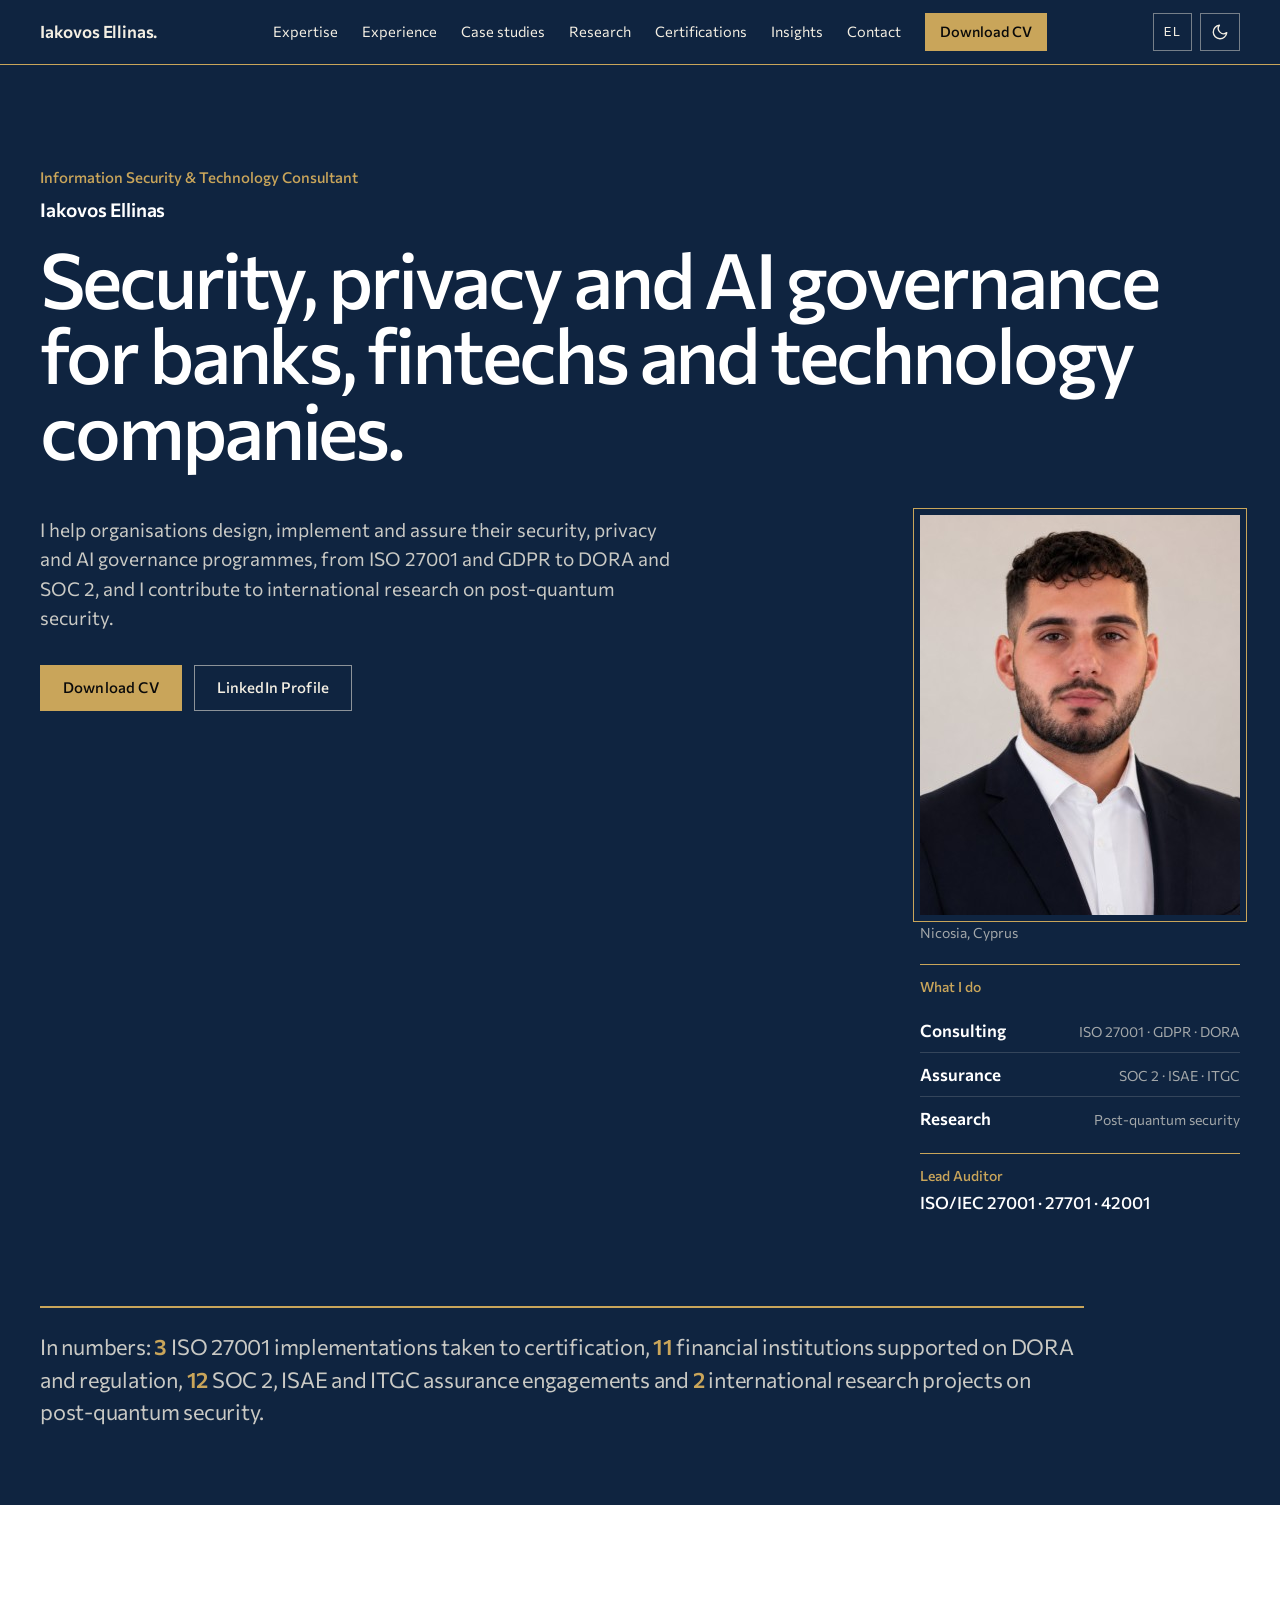
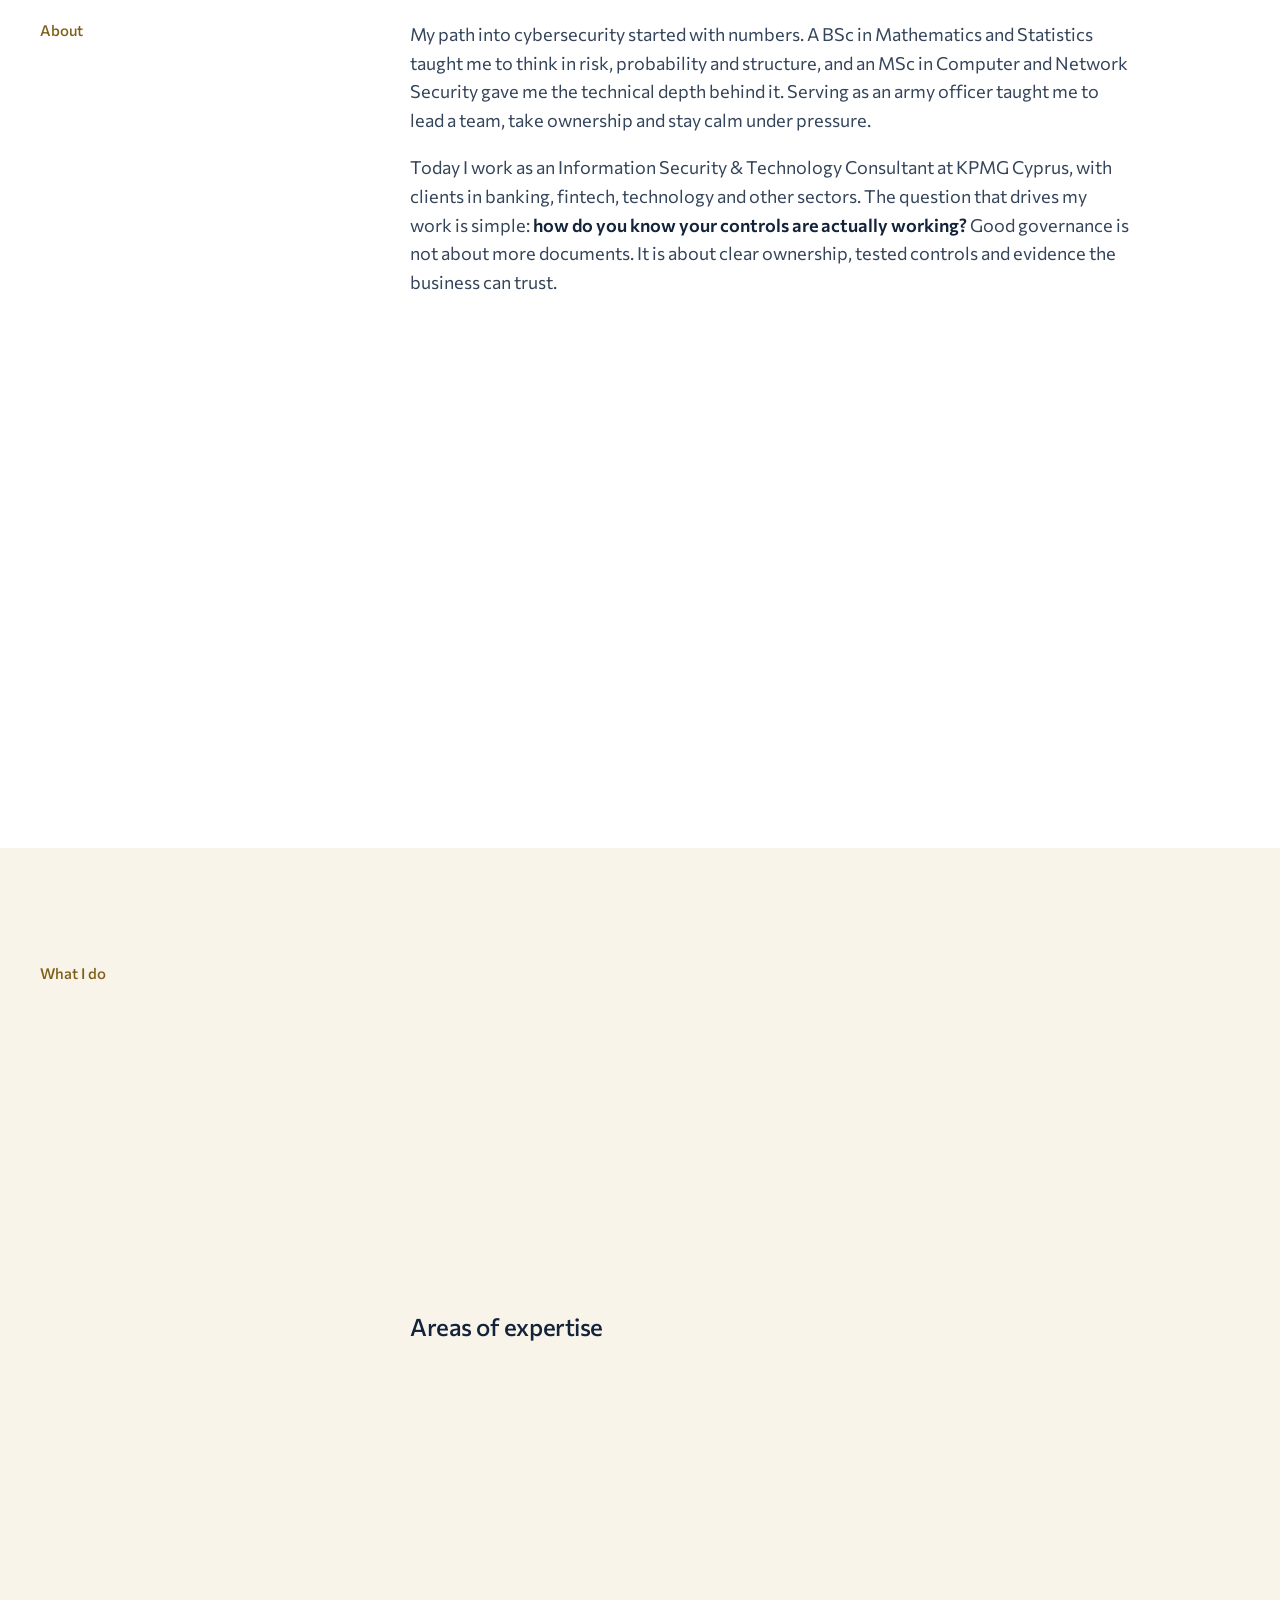
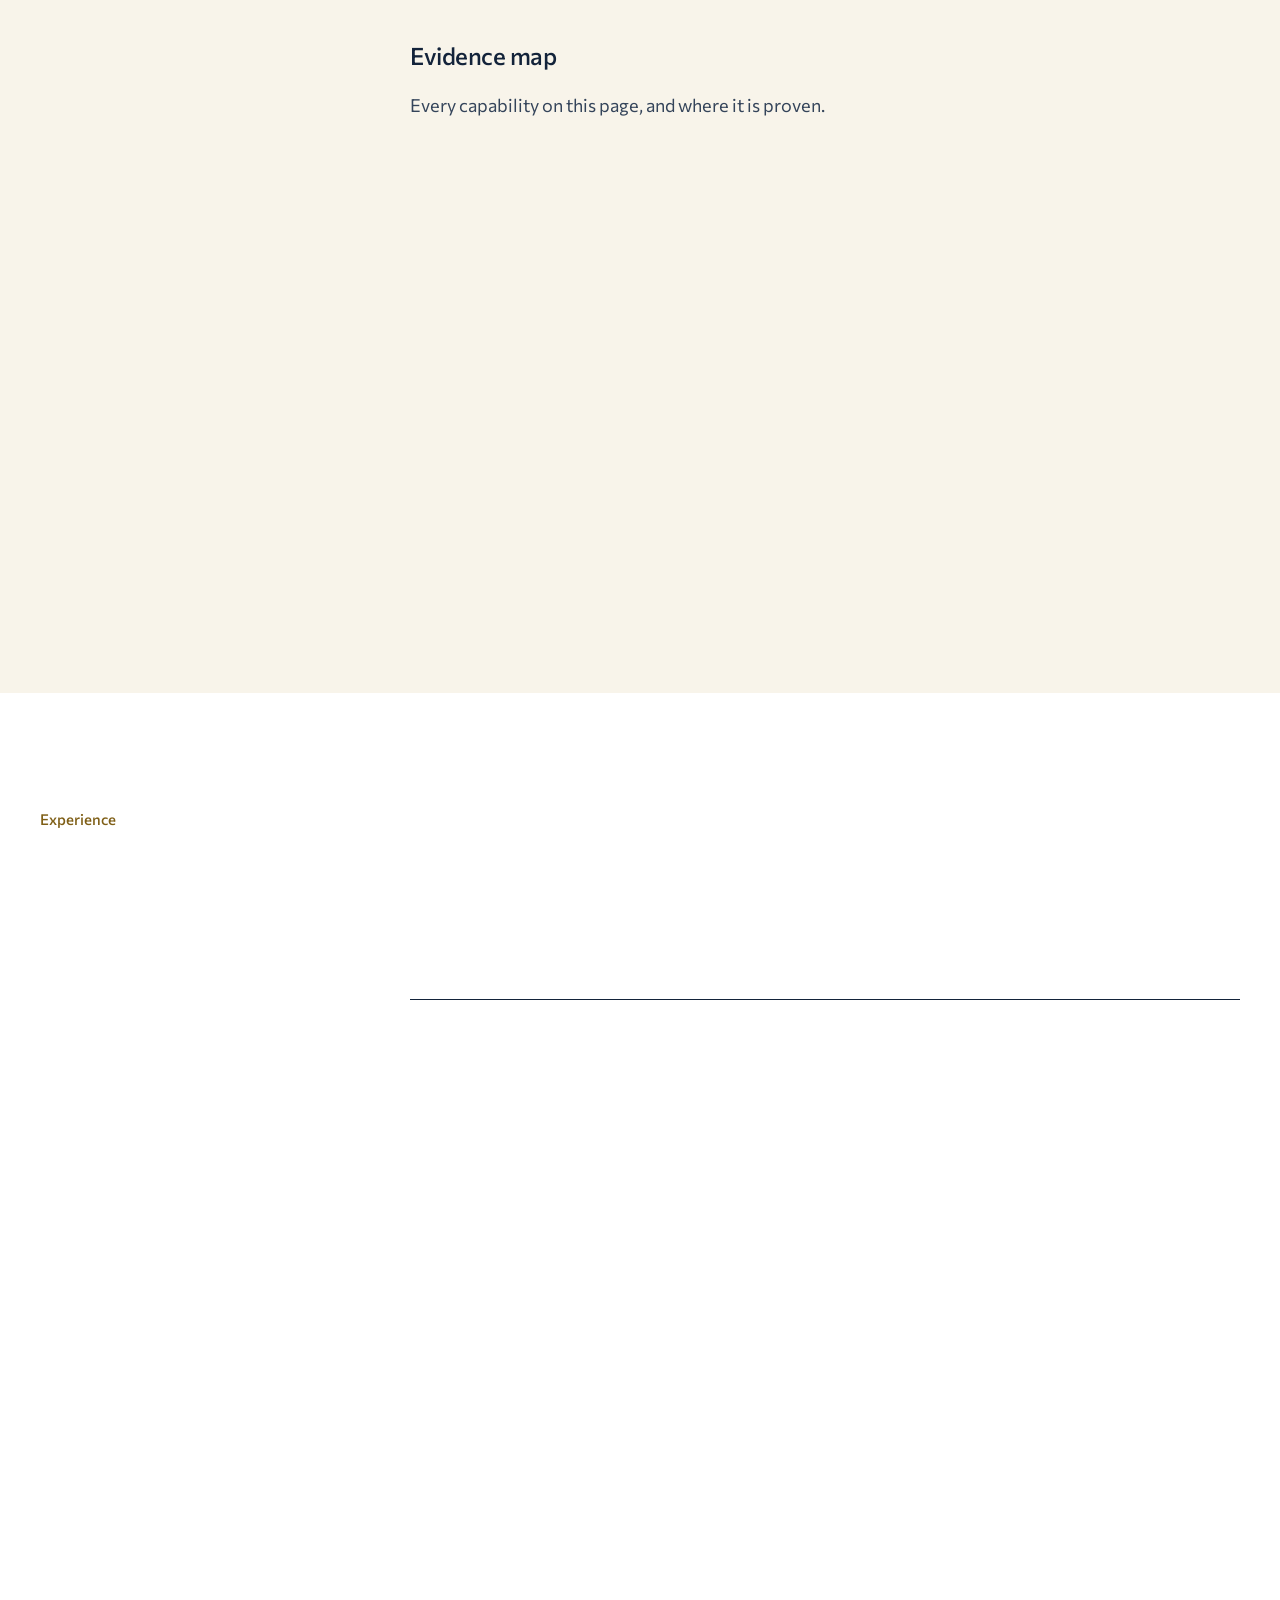
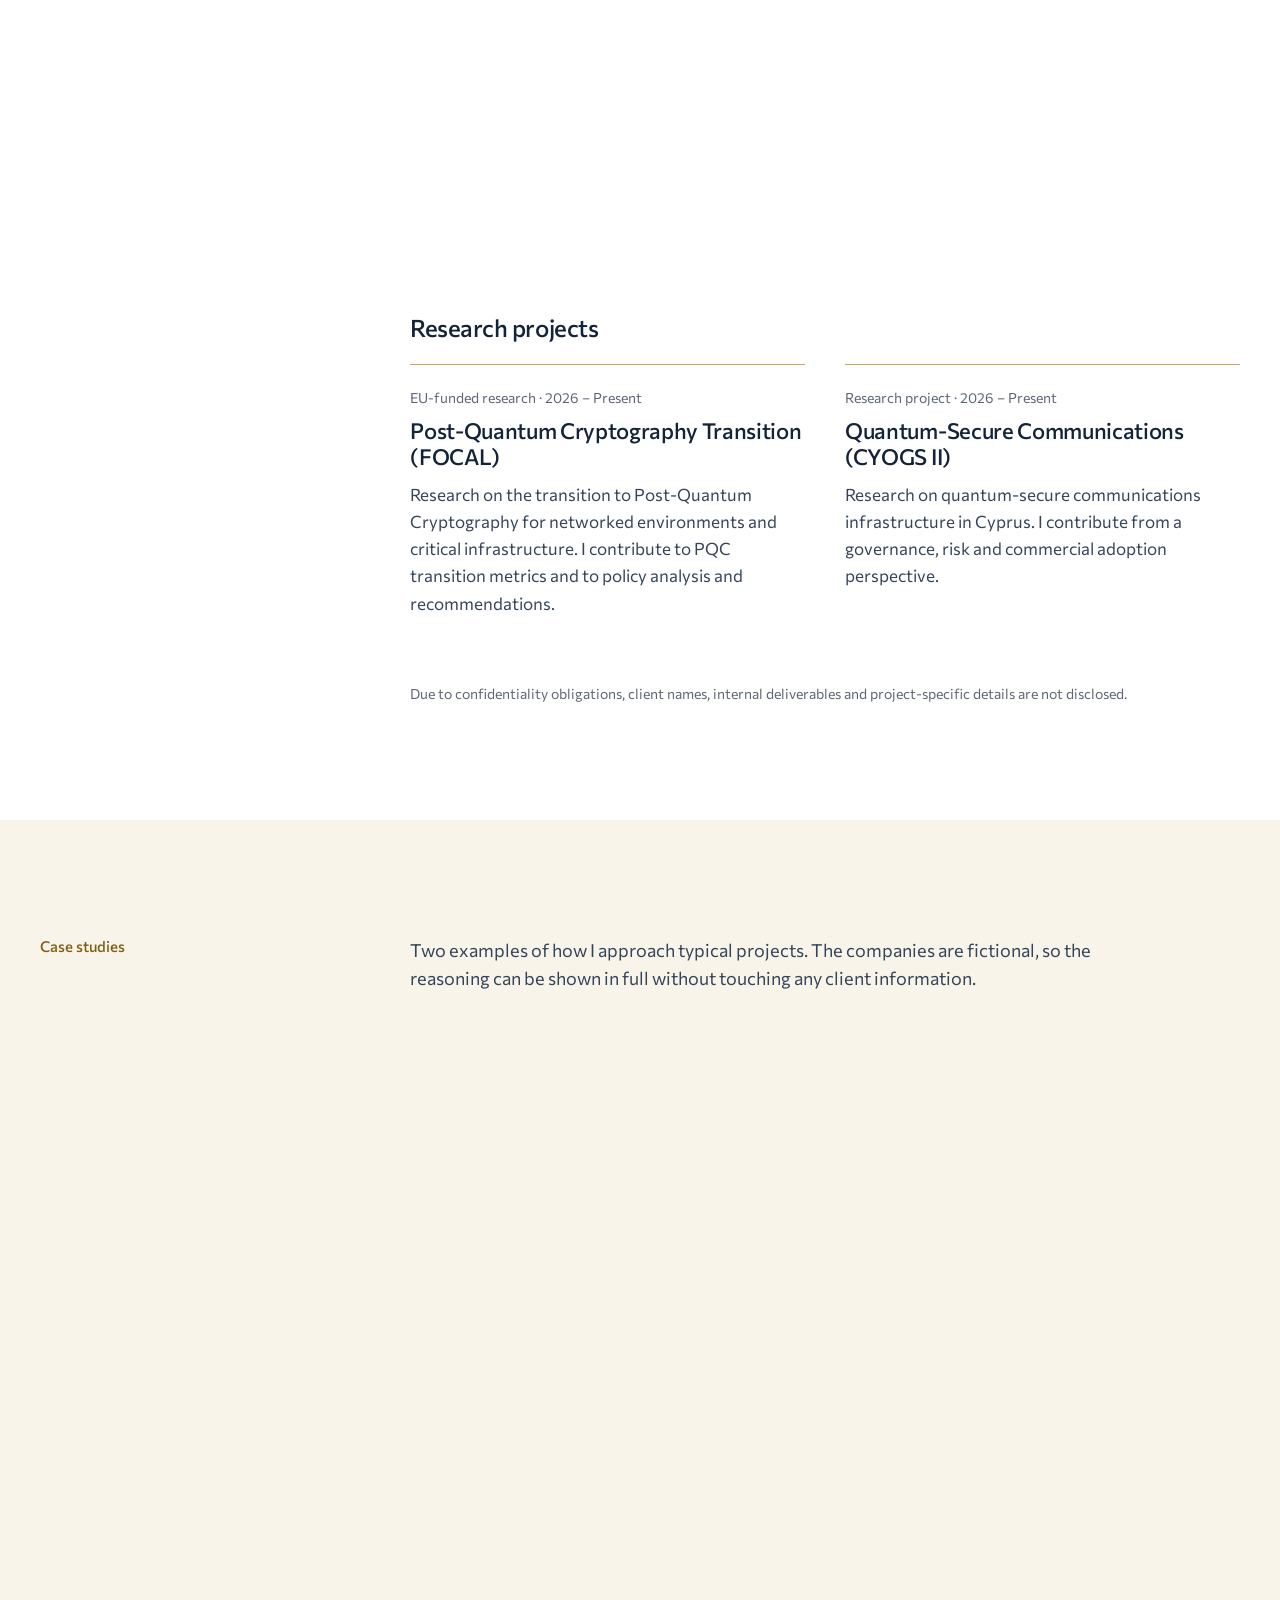
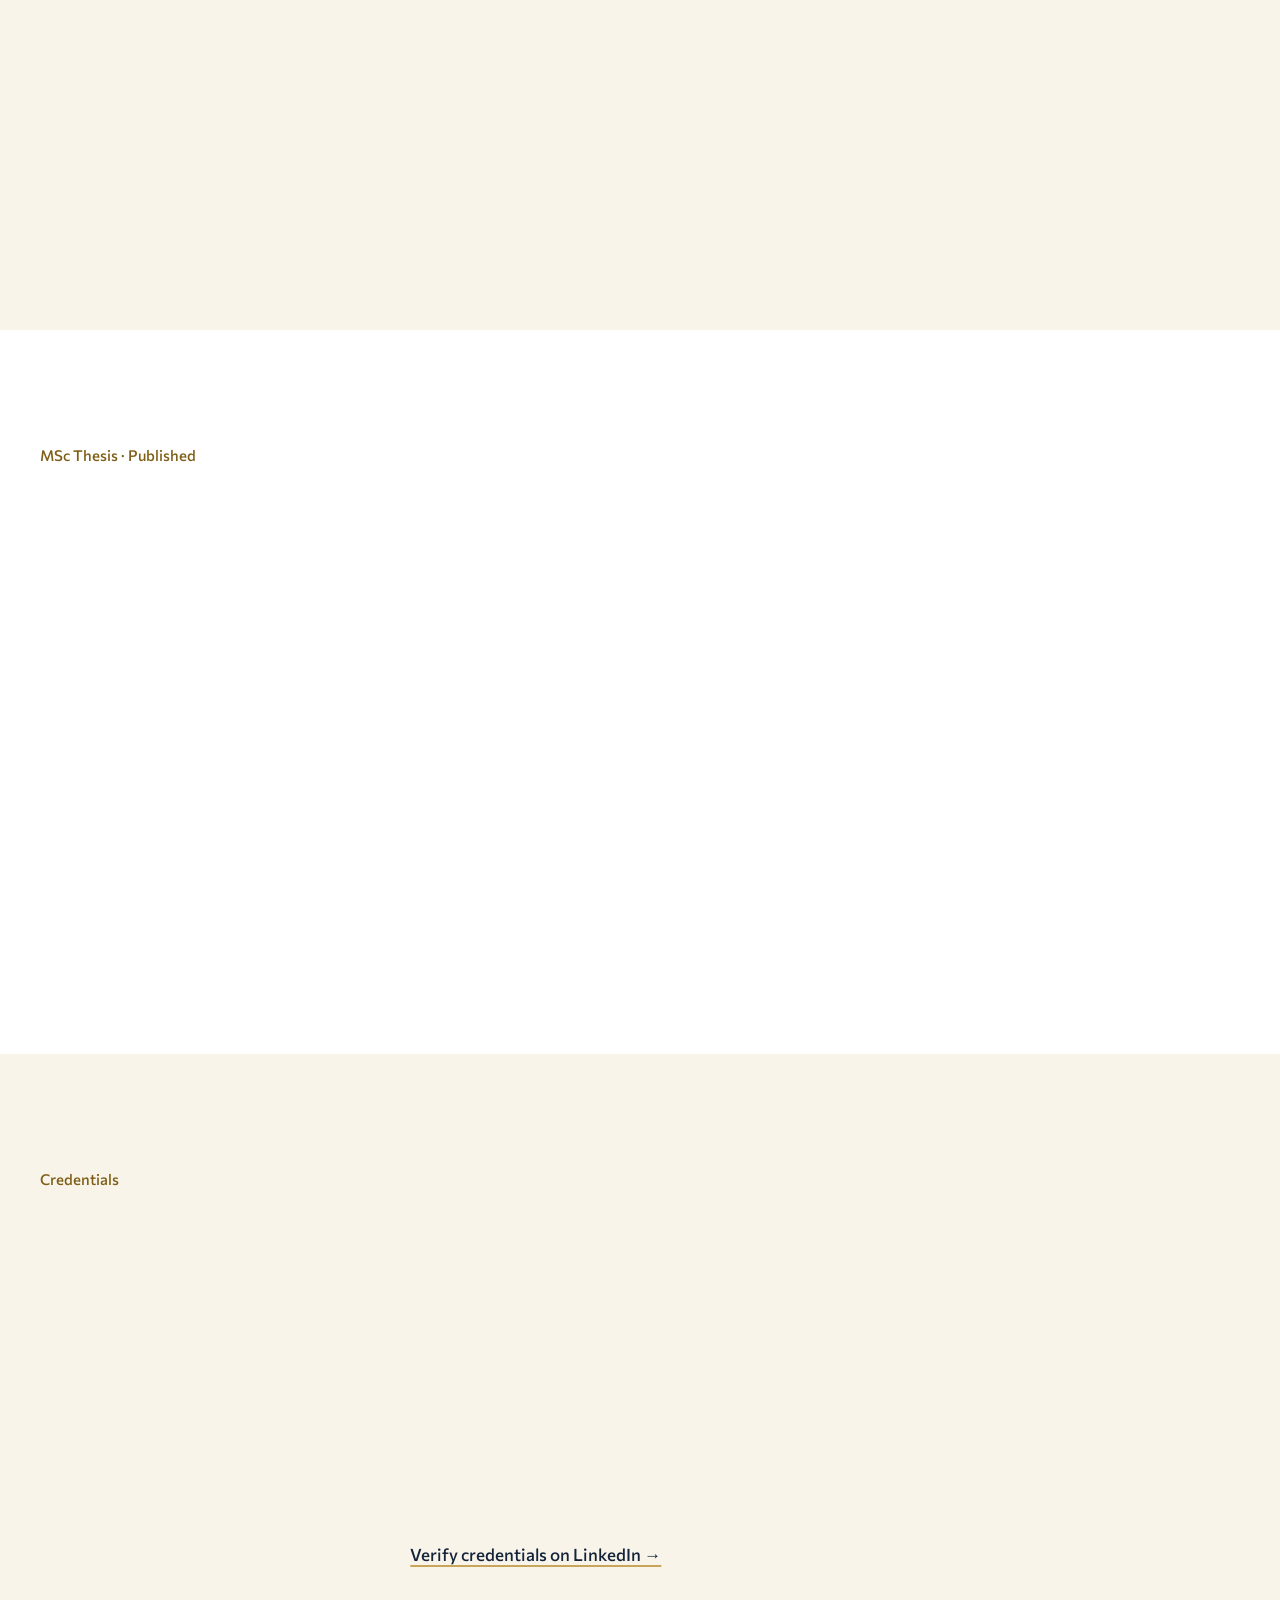
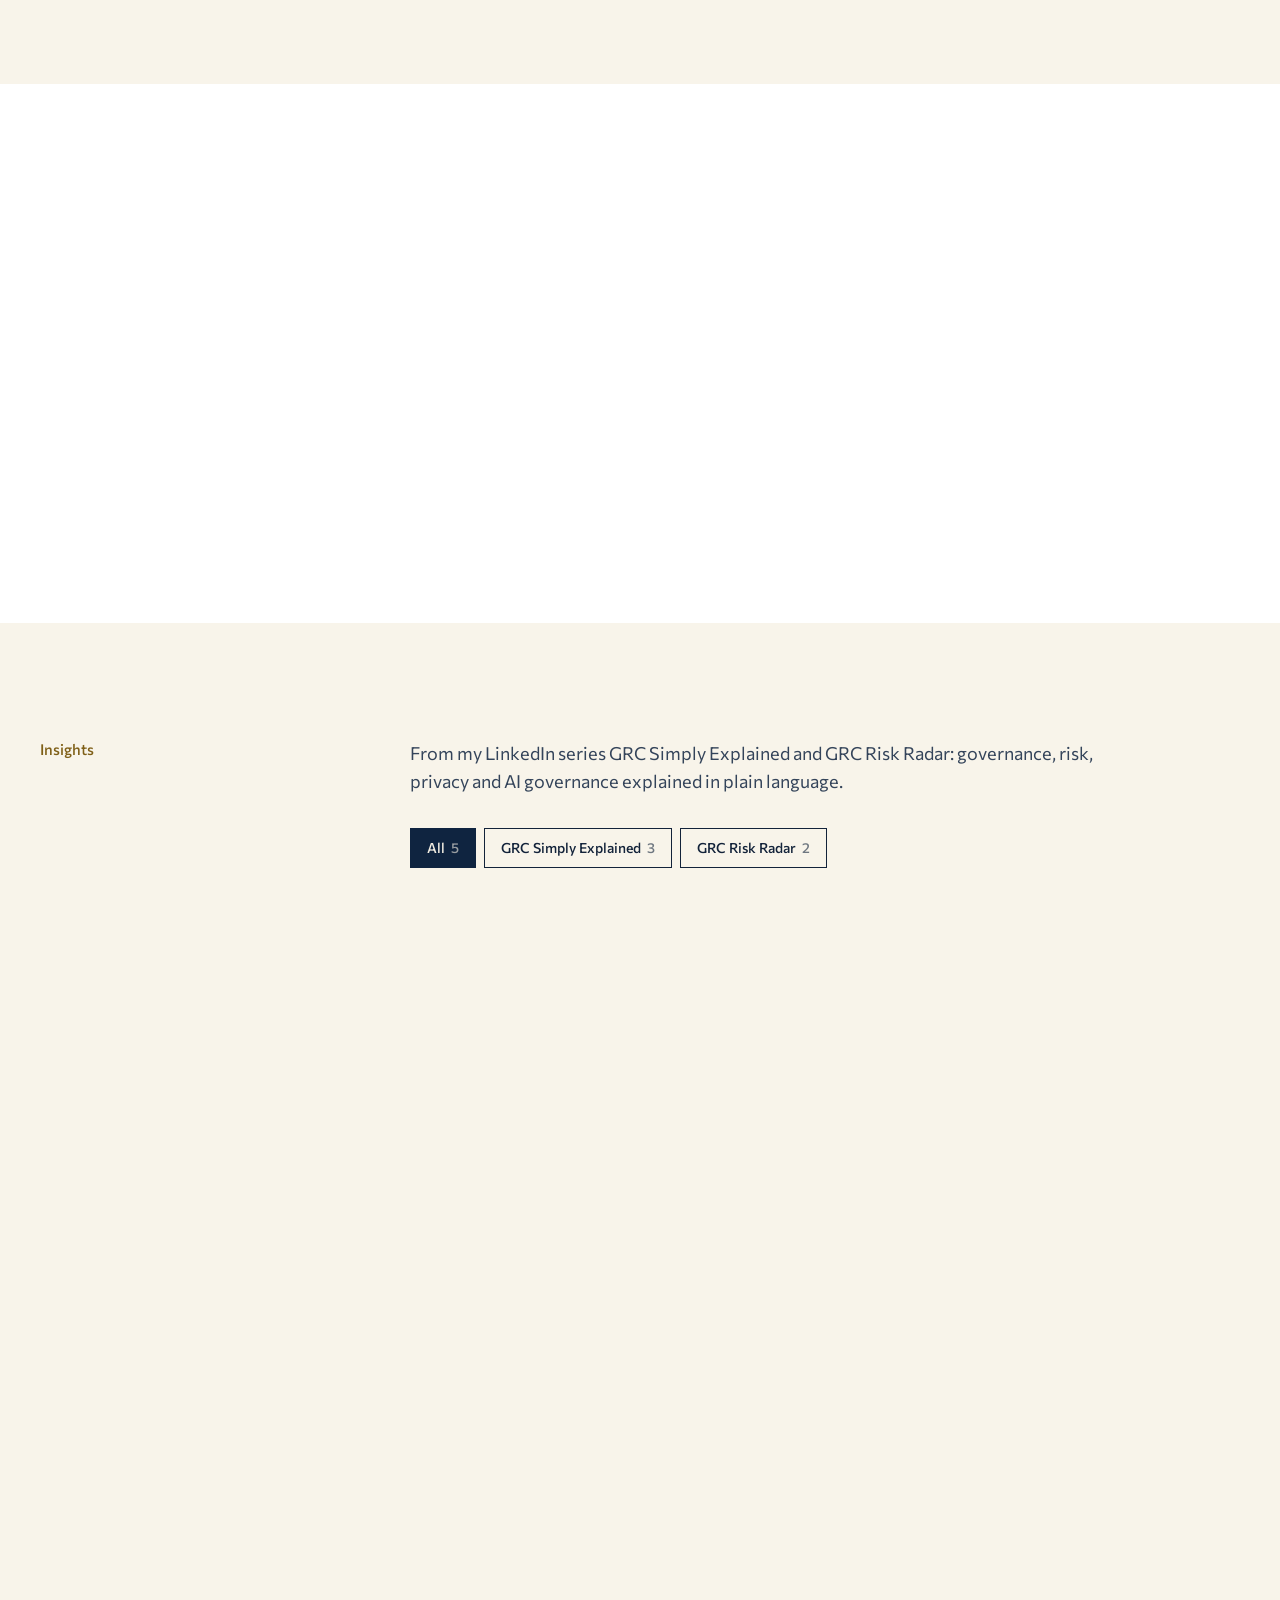
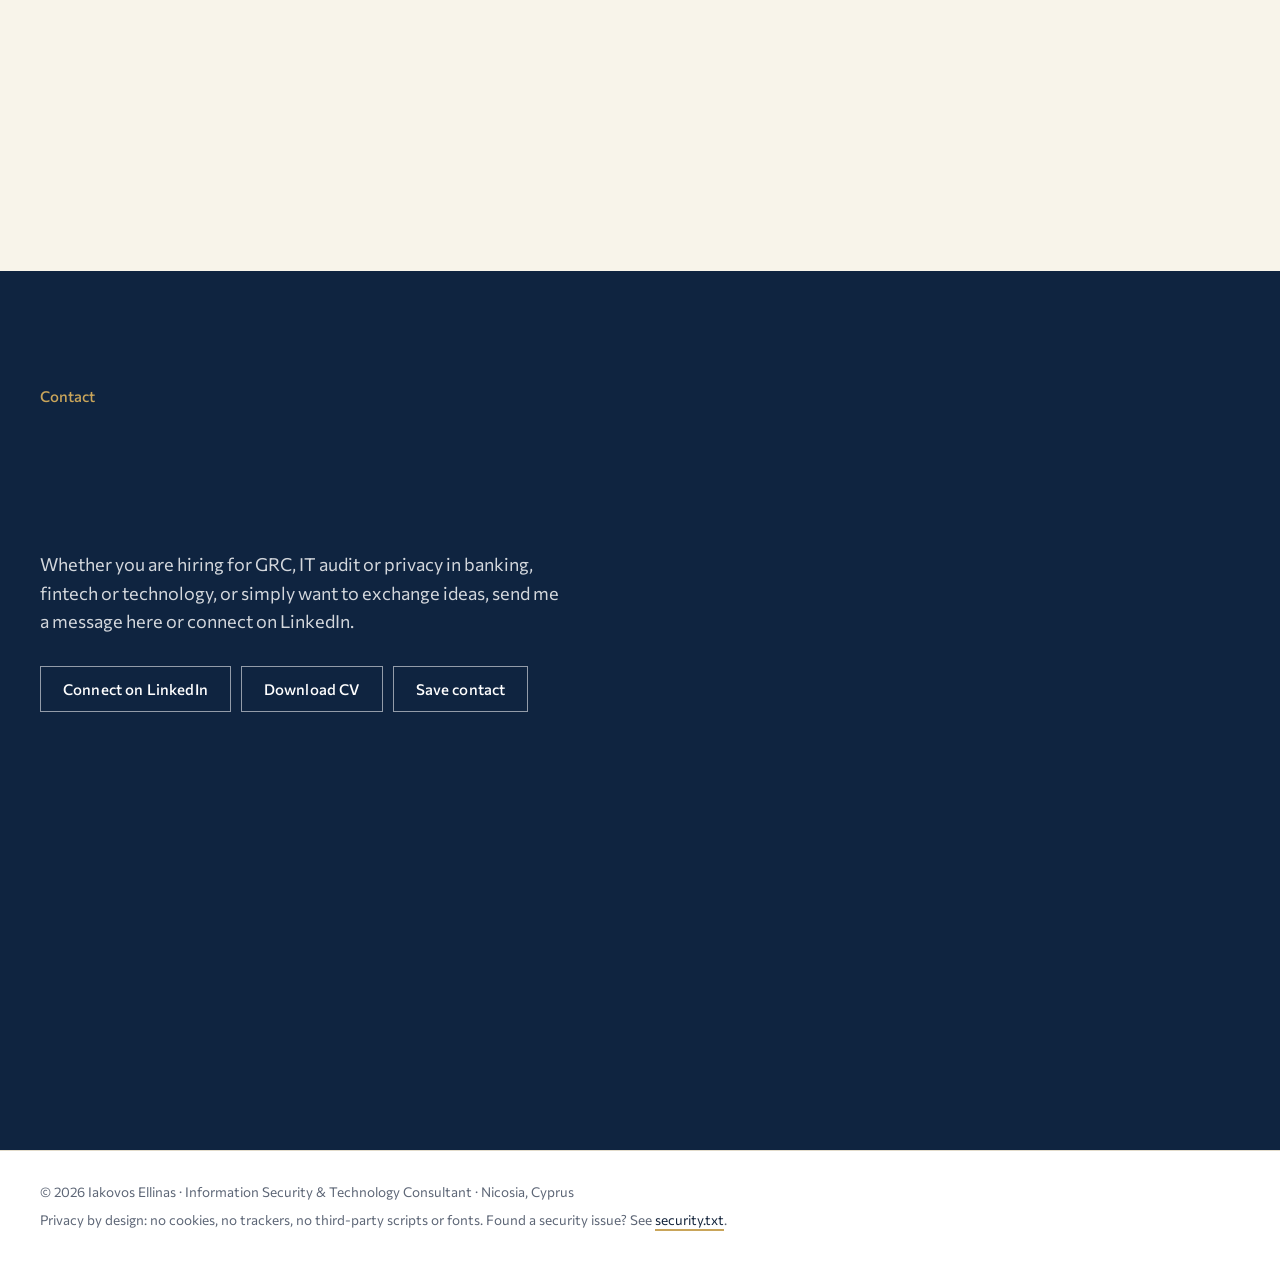
==== commit a7e54e04: "Navy, ivory and gold colour scheme Navy header, hero and contact with gold details, ivory bands for " ====
--- a/index.html
+++ b/index.html
@@ -12,18 +12,18 @@
   <meta property="og:description" content="Consulting, assurance and research in security, privacy and AI governance for banks, fintechs and technology companies. ISO/IEC 27001, 27701 and 42001 Lead Auditor." />
   <meta property="og:type" content="website" />
   <meta property="og:url" content="https://iakovosellinas.github.io" />
-  <meta property="og:image" content="https://iakovosellinas.github.io/og-image.png?v=20261115g" />
+  <meta property="og:image" content="https://iakovosellinas.github.io/og-image.png?v=20261115n" />
   <meta name="twitter:card" content="summary_large_image" />
   <meta name="twitter:title" content="Iakovos Ellinas | Information Security &amp; Technology Consultant" />
   <meta name="twitter:description" content="Consulting, assurance and research in security, privacy and AI governance for banks, fintechs and technology companies. ISO/IEC 27001, 27701 and 42001 Lead Auditor." />
-  <meta name="twitter:image" content="https://iakovosellinas.github.io/og-image.png?v=20261115g" />
+  <meta name="twitter:image" content="https://iakovosellinas.github.io/og-image.png?v=20261115n" />
 
   <link rel="icon" type="image/svg+xml" href="favicon.svg" />
   <link rel="canonical" href="https://iakovosellinas.github.io/" />
   <link rel="alternate" hreflang="en" href="https://iakovosellinas.github.io/" />
   <link rel="alternate" hreflang="el" href="https://iakovosellinas.github.io/el/" />
   <link rel="alternate" hreflang="x-default" href="https://iakovosellinas.github.io/" />
-  <meta name="theme-color" content="#ffffff" />
+  <meta name="theme-color" content="#0f2440" />
   <meta name="color-scheme" content="light dark" />
   <meta http-equiv="Content-Security-Policy" content="default-src 'self'; script-src 'self' 'sha256-tJe+7gkclHnfP4NzZt9YBlnECq33wnCZb4DhhLHqdos='; style-src 'self'; img-src 'self' data:; font-src 'self'; connect-src 'self' https://api.web3forms.com; form-action 'self'; base-uri 'self'; object-src 'none'; upgrade-insecure-requests" />
   <meta name="referrer" content="strict-origin-when-cross-origin" />
@@ -69,7 +69,7 @@
   </script>
 
   <!-- ?v= forces browsers to load the new stylesheet instead of a cached old one -->
-  <link rel="stylesheet" href="style.css?v=20261115g" />
+  <link rel="stylesheet" href="style.css?v=20261115n" />
 </head>
 
 <body>
@@ -565,6 +565,6 @@
     <p class="footer-trust">Privacy by design: no cookies, no trackers, no third-party scripts or fonts. Found a security issue? See <a href="/.well-known/security.txt">security.txt</a>.</p>
   </footer>
 
-  <script src="site.js?v=20261115g" defer></script>
+  <script src="site.js?v=20261115n" defer></script>
 </body>
 </html>
--- a/style.css
+++ b/style.css
@@ -59,11 +59,13 @@
   --paper: #ffffff;
   --paper-2: #f5f4f0;
   --card: #ffffff;
-  --ink: #161616;
-  --ink-2: #3a3a38;
-  --muted: #62605a;
-  --line: #e2dfd7;
-  --accent: #86651b;      /* deep gold, readable on white */
+  --ink: #13233a;         /* navy ink */
+  --ink-2: #34445a;
+  --muted: #5d6676;
+  --line: #e3dccb;
+  --navy: #0f2440;
+  --tint: #f8f4ea;        /* ivory */
+  --accent: #7f5f17;      /* deep gold, readable on white and ivory */
   --gold: #c9a55a;        /* bright gold for rules and dark surfaces */
   --link: #161616;
   --ok: #2f6b45;
@@ -93,6 +95,8 @@
   --accent: #c9a55a;
   --gold: #c9a55a;
   --link: #ededea;
+  --navy: #111111;
+  --tint: #121212;
   --ok: #7cc39b;
   --warn: #f0a07a;
   --warn-bg: rgba(240, 160, 122, 0.08);
@@ -1091,11 +1095,73 @@
 .case-disclaimer { border-left-color: var(--gold); }
 a, .insight-link { text-decoration-color: var(--gold); }
 ::selection { background: var(--gold); color: #0a0a0a; }
-.site-header { border-bottom-color: var(--gold); }
-.eyebrow { color: var(--accent); font-weight: 500; }
+.eyebrow { font-weight: 500; }
 .btn-primary:hover { background: var(--gold); border-color: var(--gold); color: #0a0a0a; }
 .nav-links .nav-cta:hover { background: var(--gold); border-color: var(--gold); color: #0a0a0a; }
 footer { font-family: var(--sans); font-size: 13.5px; letter-spacing: 0; }
+
+
+/* ---------- Colour: navy, ivory and gold ---------- */
+.site-header { background: var(--navy) !important; border-bottom: 1px solid var(--gold); }
+.site-header .logo, .site-header .nav-links a, .site-header .lang-switch, .site-header .theme-toggle, .site-header .menu-toggle { color: #f3eee2; }
+.site-header .lang-switch, .site-header .theme-toggle, .site-header .menu-toggle { border-color: rgba(243, 238, 226, 0.45); }
+.site-header .lang-switch:hover, .site-header .theme-toggle:hover, .site-header .menu-toggle:hover { color: var(--gold); border-color: var(--gold); }
+.site-header .nav-links a.is-active, .site-header .nav-links a:hover { color: var(--gold); }
+.site-header .nav-links a::after { background: var(--gold); }
+.site-header .nav-links .nav-cta { color: #0a0a0a; background: var(--gold); border-color: var(--gold); }
+.site-header .nav-links .nav-cta:hover { background: #f3eee2; border-color: #f3eee2; color: #0a0a0a; }
+@media (max-width: 1120px) { .site-header .nav-links { background: var(--navy); border-bottom-color: var(--gold); } .site-header .nav-links li { border-bottom-color: rgba(243, 238, 226, 0.15); } }
+
+.hero { background: var(--navy); color: #f3eee2; padding-bottom: clamp(48px, 6vw, 80px); }
+.hero h1, .hero .hero-lead, .hero .cred-std, .hero .cred-la-std { color: #ffffff; }
+.hero .eyebrow, .hero .cred-title { color: var(--gold); }
+.hero .hero-text, .hero .facts { color: rgba(243, 238, 226, 0.82); }
+.hero .facts strong { color: var(--gold); }
+.hero .facts, .hero .cred-panel, .hero .cred-la { border-top-color: var(--gold); }
+.hero .cred-list li { border-bottom-color: rgba(243, 238, 226, 0.16); }
+.hero .cred-area, .hero .exhibit figcaption { color: rgba(243, 238, 226, 0.65); }
+.hero .btn-primary { background: var(--gold); border-color: var(--gold); color: #0a0a0a; }
+.hero .btn-primary:hover { background: #f3eee2; border-color: #f3eee2; }
+.hero .btn-ghost { color: #f3eee2; border-color: rgba(243, 238, 226, 0.55); }
+.hero .btn-ghost:hover { background: #f3eee2; color: var(--navy); border-color: #f3eee2; }
+.avatar { filter: none; }
+.exhibit:hover .avatar { filter: none; }
+.avatar-wrap { outline: 1px solid var(--gold); outline-offset: 6px; }
+
+.section-alt { background: var(--tint); }
+main > .section + .section:not(.contact) { border-top: 0; }
+.section-label { color: var(--accent); }
+.sec-head h2 { color: var(--navy); }
+[data-theme="dark"] .sec-head h2 { color: var(--ink); }
+.card { border-top-color: var(--gold); }
+.case-card > .card-tag, .insight > .card-tag { color: var(--accent) !important; }
+.facts { border-top-width: 2px; }
+.ev-cap[aria-selected="true"] { color: var(--accent); box-shadow: inset 3px 0 0 var(--gold); padding-left: 14px; }
+.ev-row dd::before { color: var(--accent); }
+.chip[aria-pressed="true"] { background: var(--navy); border-color: var(--navy); color: #f3eee2; }
+.btn-primary { background: var(--navy); border-color: var(--navy); }
+.testimonial { border-top: 2px solid var(--gold); }
+.testimonial blockquote { color: var(--navy); }
+[data-theme="dark"] .testimonial blockquote { color: var(--ink); }
+
+.contact { background: var(--navy) !important; color: #f3eee2; }
+[data-theme="dark"] .contact h2, [data-theme="dark"] .contact .sec-head h2 { color: #ffffff; }
+.contact h2, .contact .sec-head h2 { color: #ffffff; }
+footer { color: var(--muted); }
+
+[data-theme="dark"] .hero, [data-theme="dark"] .site-header, [data-theme="dark"] .contact { background: #111111 !important; }
+[data-theme="dark"] .chip[aria-pressed="true"] { background: var(--gold); border-color: var(--gold); color: #0a0a0a; }
+[data-theme="dark"] .btn-primary { background: var(--gold); border-color: var(--gold); color: #0a0a0a; }
+
+.hero .case-disclaimer { color: rgba(243, 238, 226, 0.8); }
+.hero .case-facts { border-top-color: var(--gold); }
+.hero .case-facts dt { color: var(--gold); }
+.hero .case-facts dd { color: #f3eee2; }
+.hero .case-facts > div + div { border-left-color: rgba(243, 238, 226, 0.2); }
+.site-header .case-back { color: #f3eee2; border-color: rgba(243, 238, 226, 0.45); }
+.site-header .case-back:hover { color: var(--gold); border-color: var(--gold); }
+.notfound p { color: rgba(243, 238, 226, 0.82); }
+.notfound .code { color: var(--gold); border-color: var(--gold); }
 
 /* ---------- Print ---------- */
 @media print {
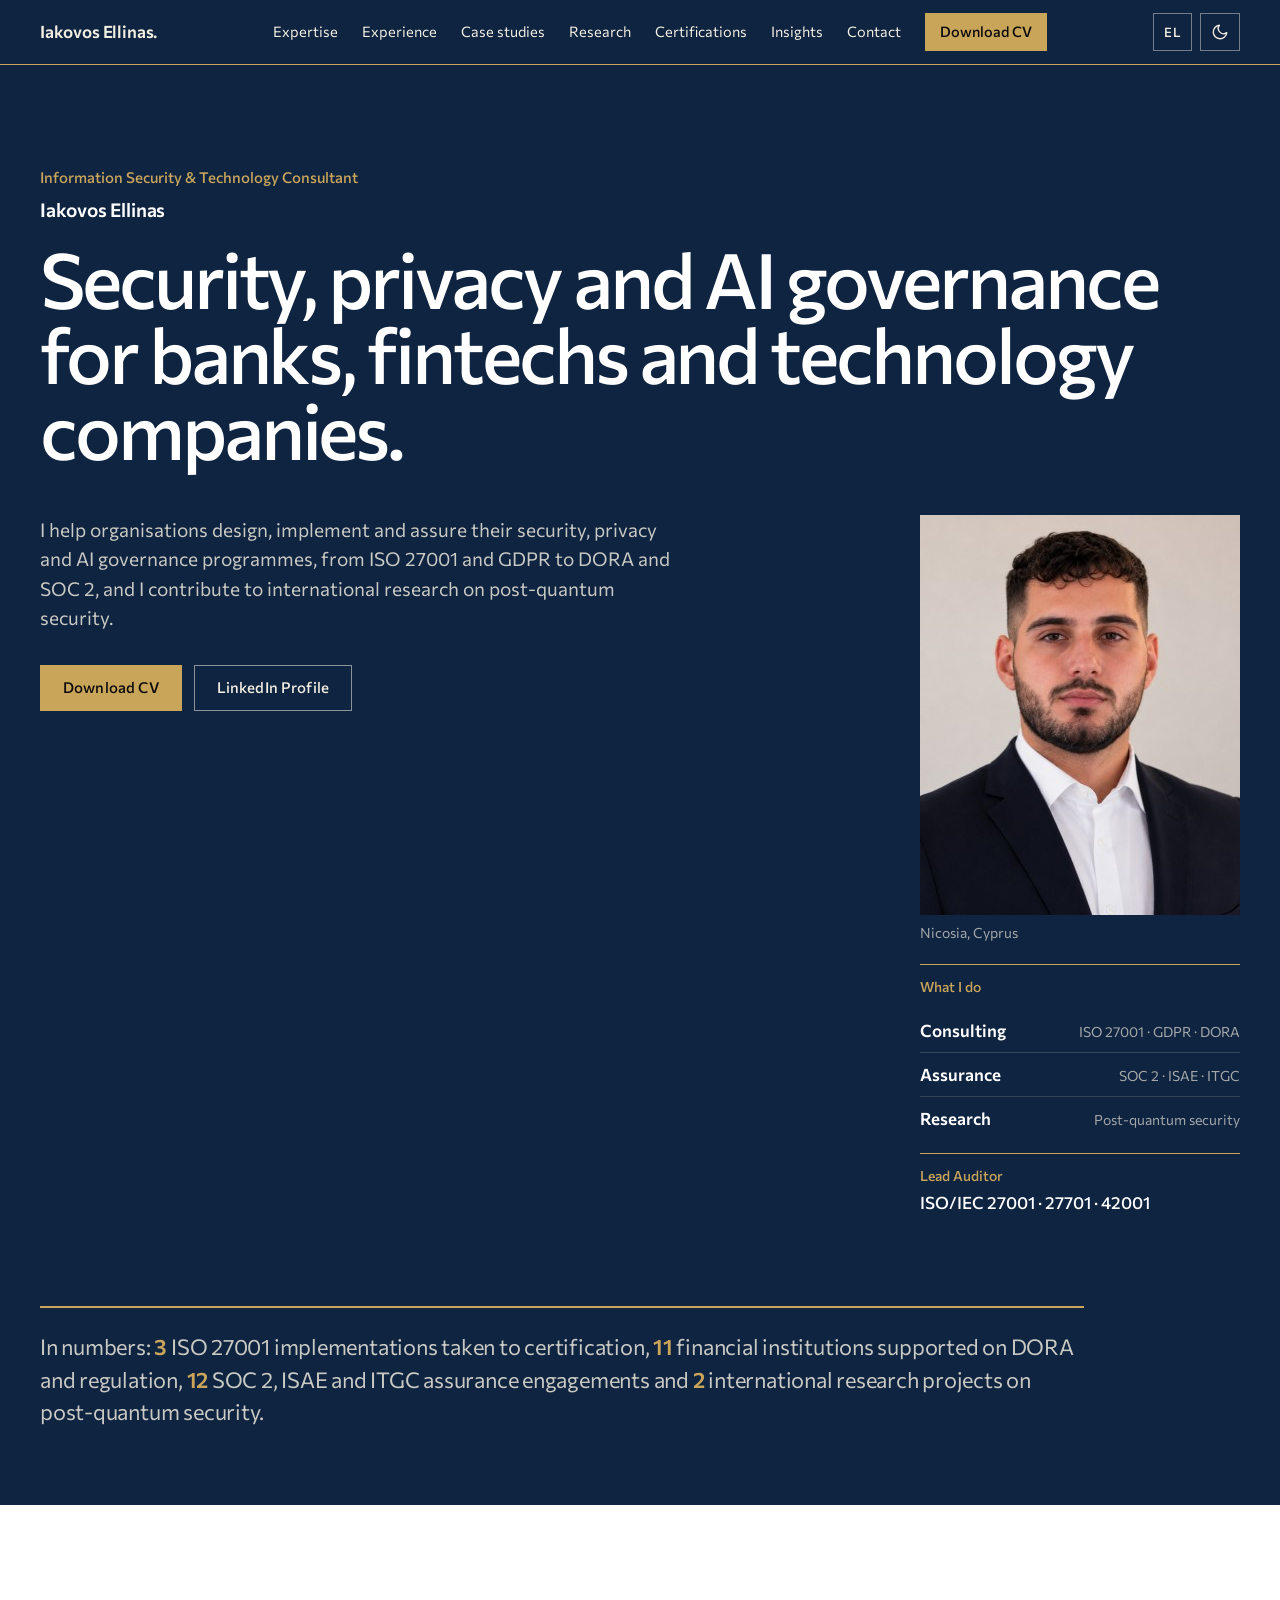
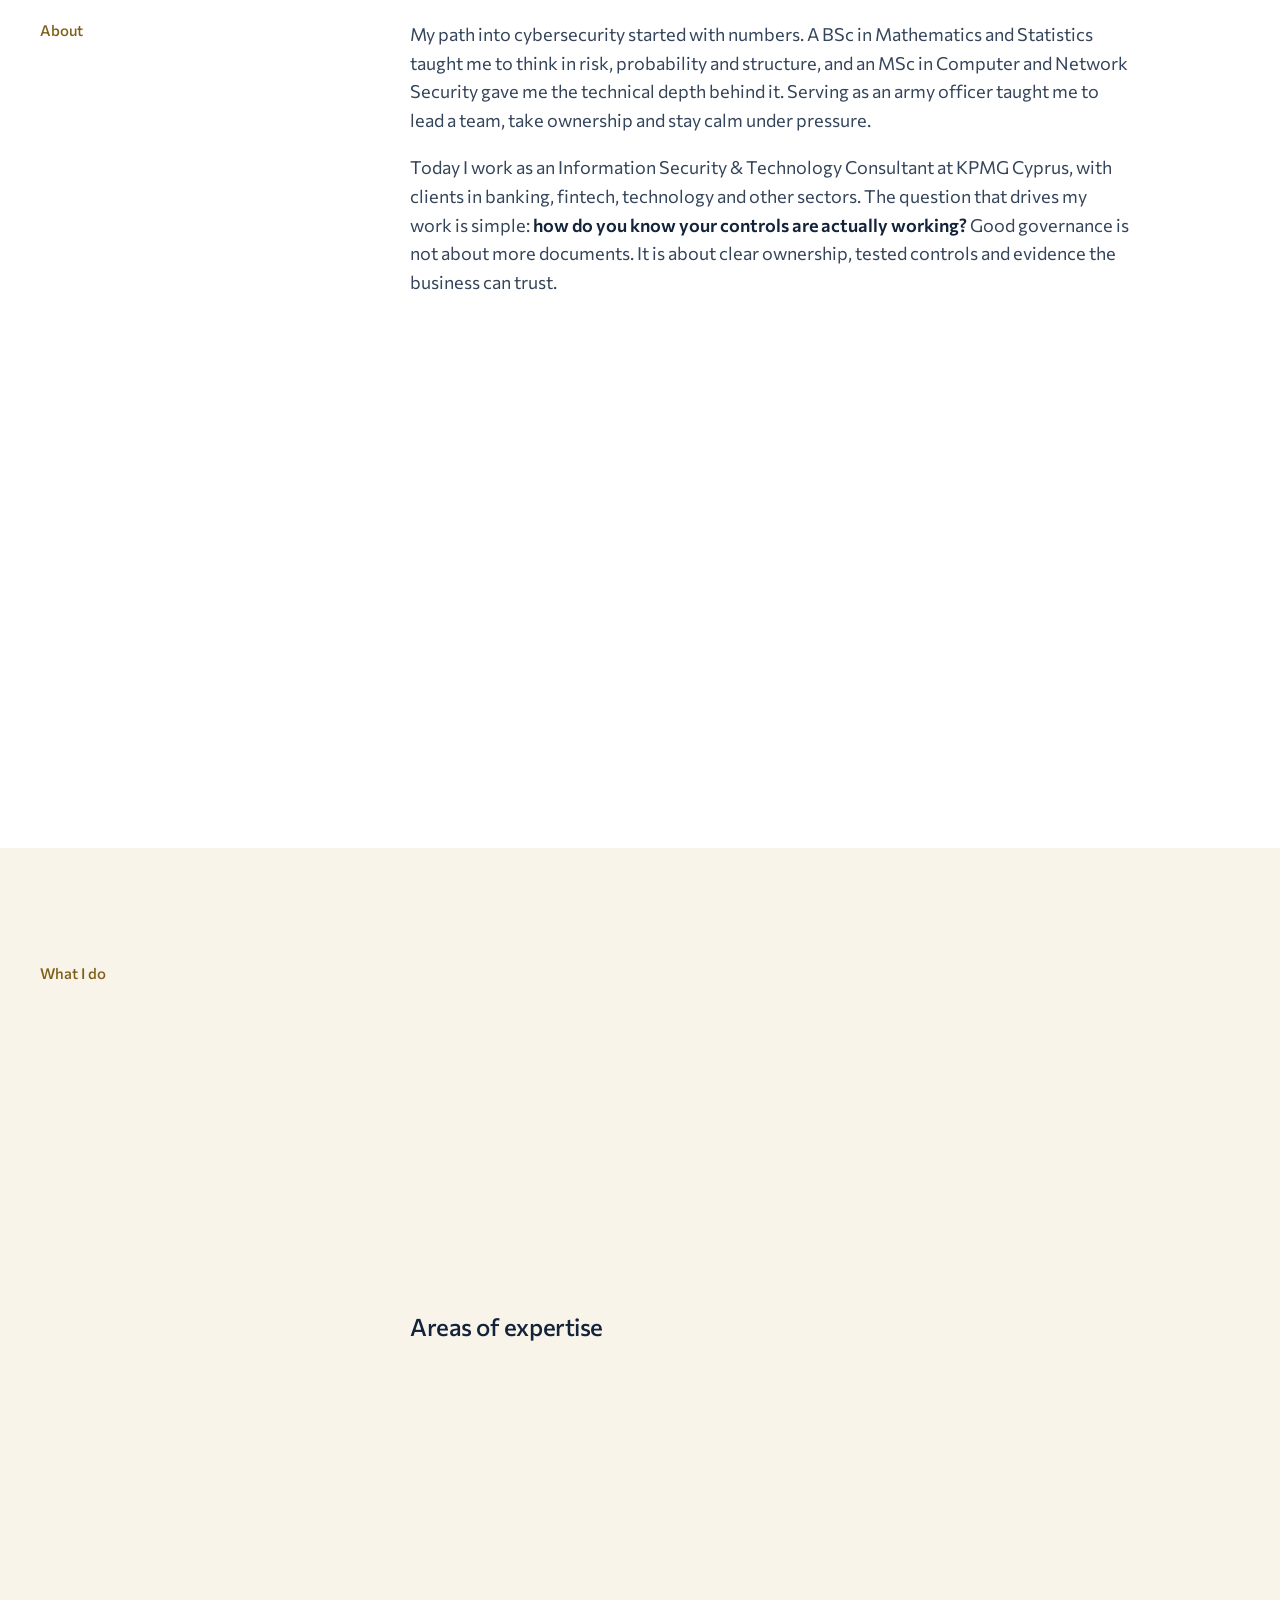
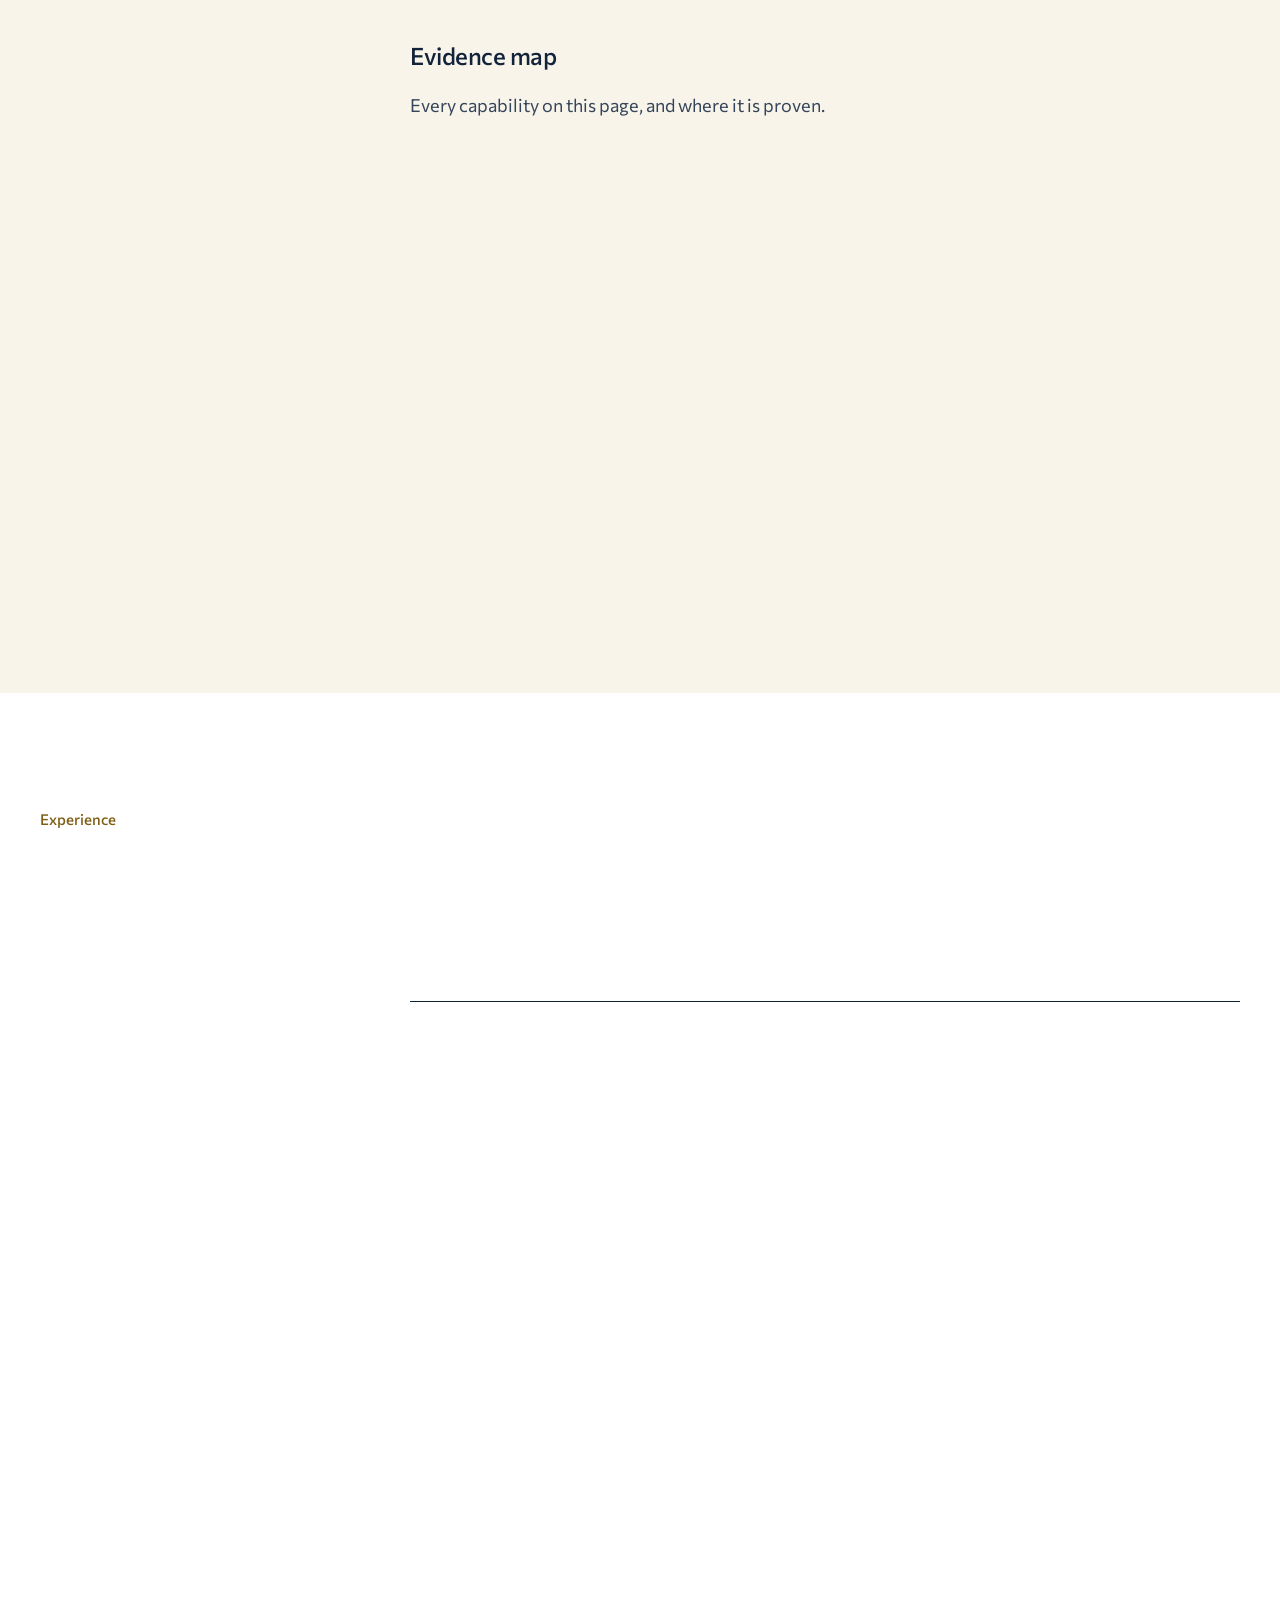
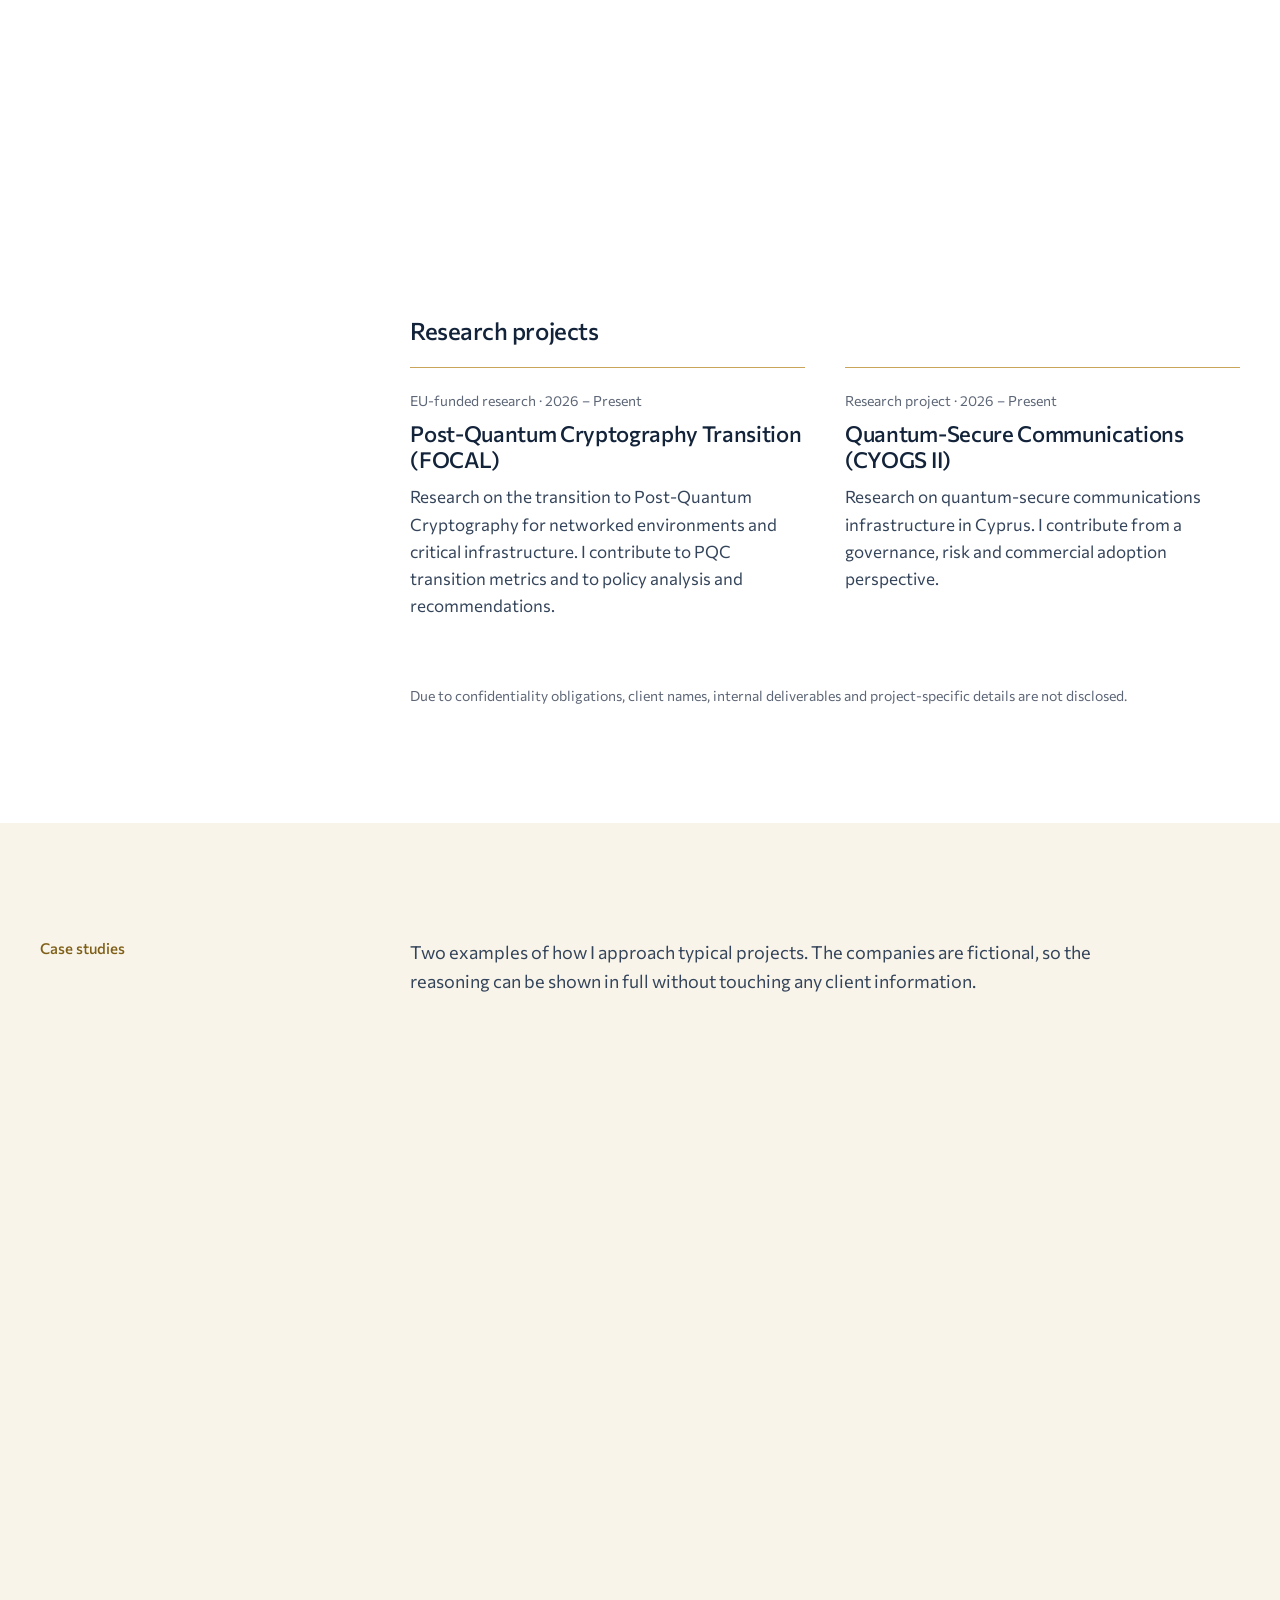
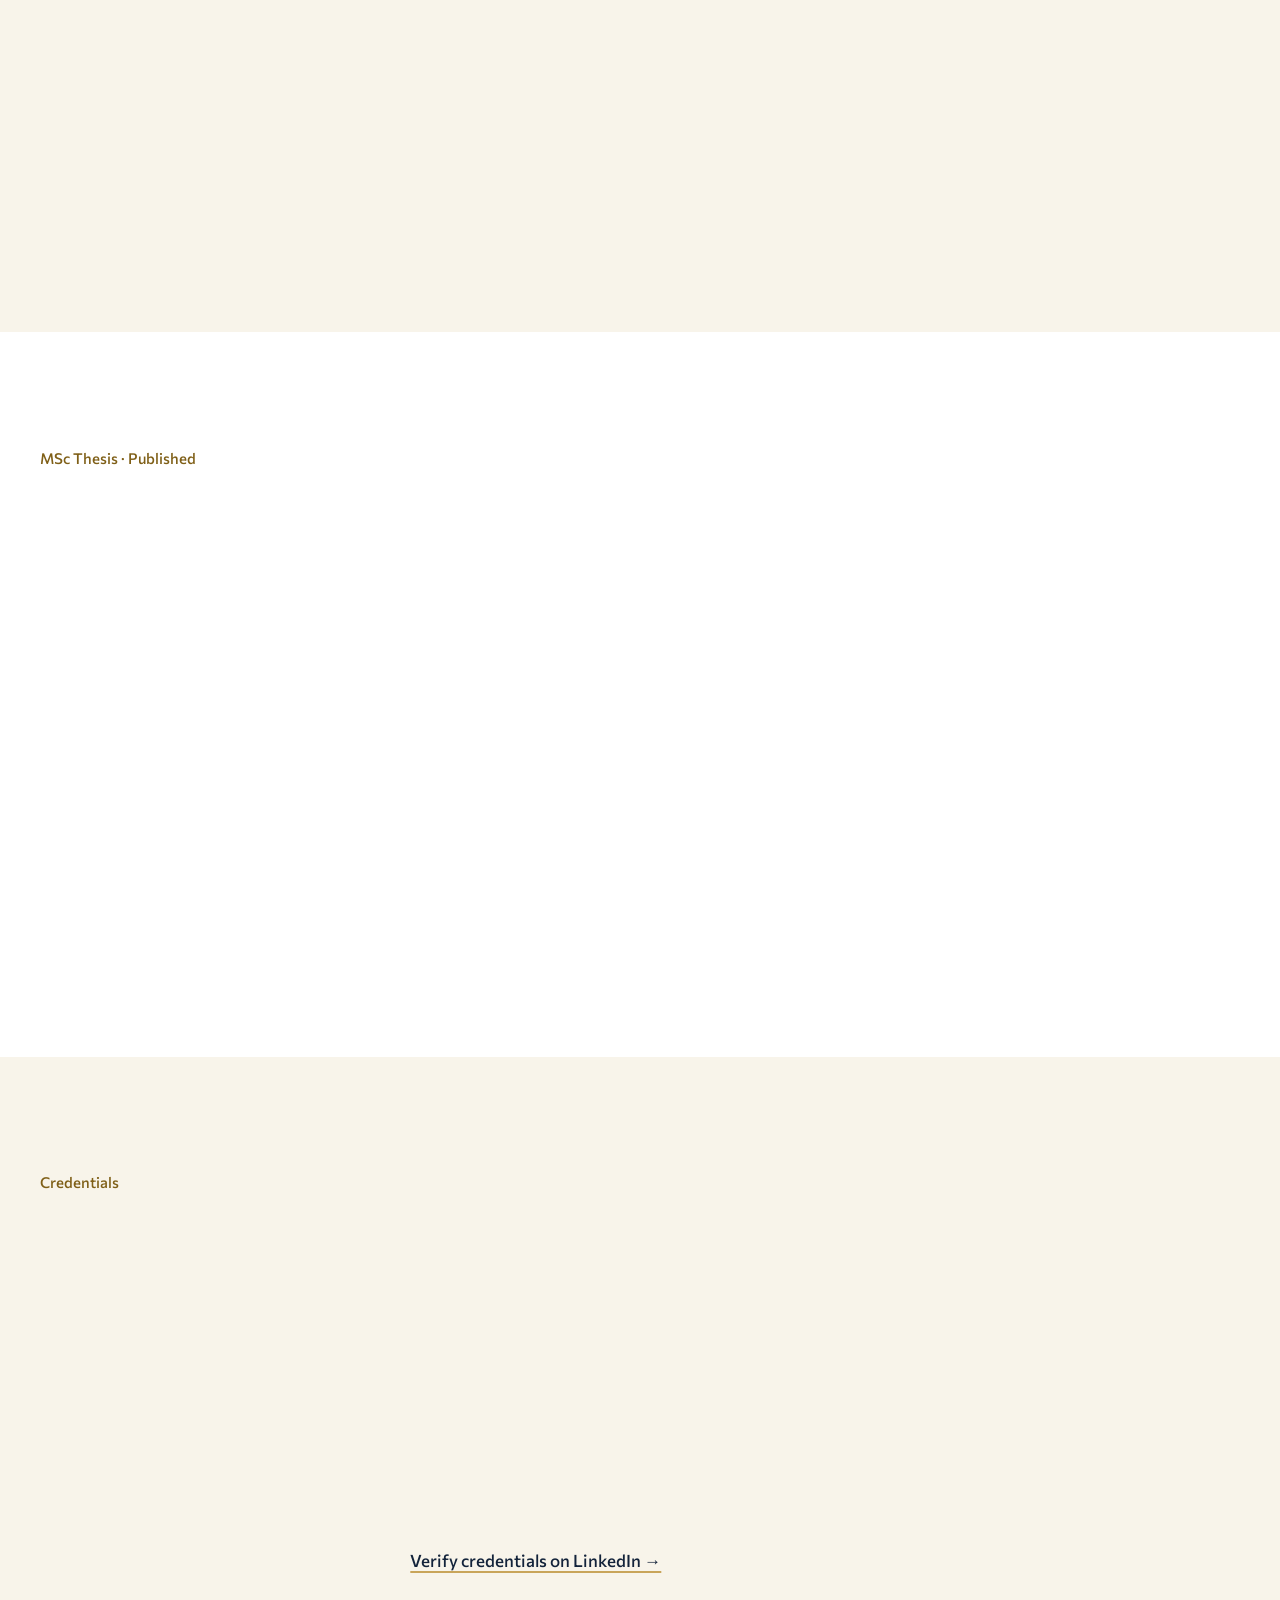
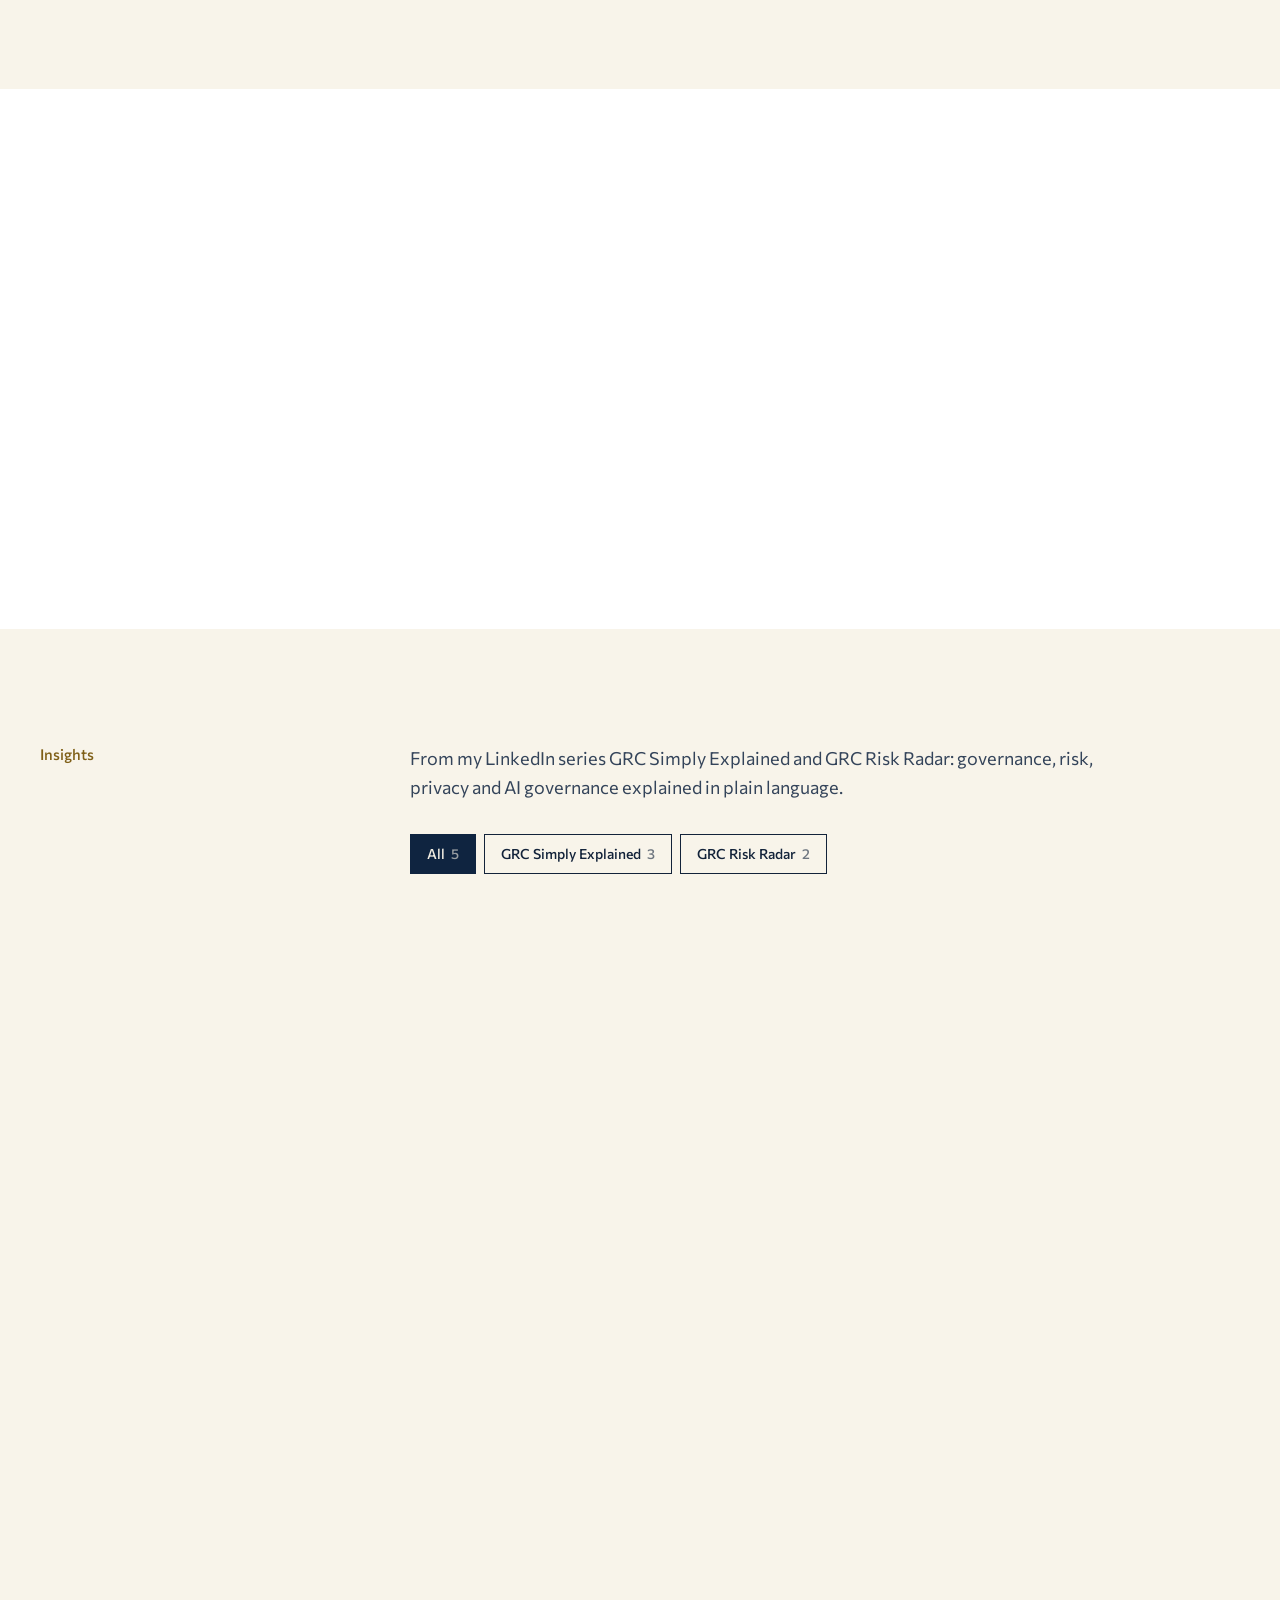
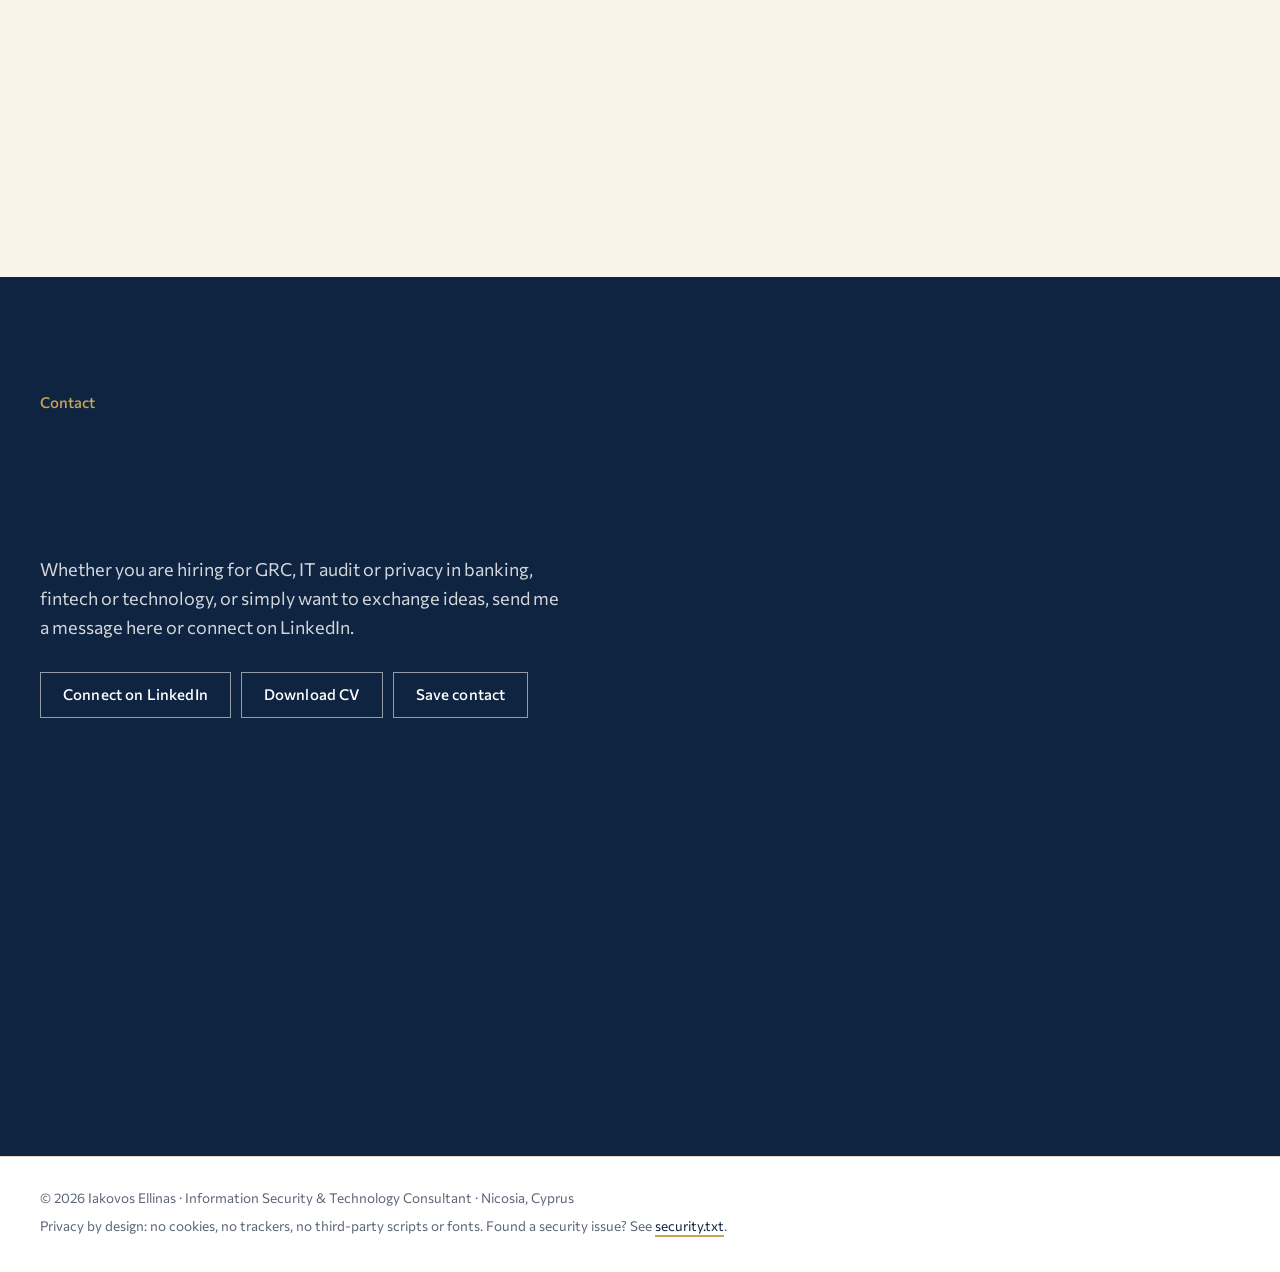
==== commit 3540a6cc: "Simpler: no pinned headings, no photo frame, no monospace Section headings scroll with their content" ====
--- a/index.html
+++ b/index.html
@@ -69,7 +69,7 @@
   </script>
 
   <!-- ?v= forces browsers to load the new stylesheet instead of a cached old one -->
-  <link rel="stylesheet" href="style.css?v=20261115n" />
+  <link rel="stylesheet" href="style.css?v=20261115q" />
 </head>
 
 <body>
@@ -565,6 +565,6 @@
     <p class="footer-trust">Privacy by design: no cookies, no trackers, no third-party scripts or fonts. Found a security issue? See <a href="/.well-known/security.txt">security.txt</a>.</p>
   </footer>
 
-  <script src="site.js?v=20261115n" defer></script>
+  <script src="site.js?v=20261115q" defer></script>
 </body>
 </html>
--- a/style.css
+++ b/style.css
@@ -34,24 +34,6 @@
   unicode-range: U+0100-02BA,U+02BD-02C5,U+02C7-02CC,U+02CE-02D7,U+02DD-02FF,U+1E00-1E9F,U+20A0-20AB,U+20AD-20C0,U+2113,U+2C60-2C7F,U+A720-A7FF; }
 @font-face { font-family: "Statement Sans"; font-style: normal; font-weight: 600; font-display: swap;
   src: url("fonts/commissioner-greek-600-normal.woff2?v=4") format("woff2");
-  unicode-range: U+0370-0377,U+037A-037F,U+0384-038A,U+038C,U+038E-03A1,U+03A3-03FF; }
-@font-face { font-family: "Statement Mono"; font-style: normal; font-weight: 400; font-display: swap;
-  src: url("fonts/jetbrains-mono-latin-400-normal.woff2?v=4") format("woff2");
-  unicode-range: U+0000-00FF,U+0131,U+0152-0153,U+02BB-02BC,U+02C6,U+02DA,U+02DC,U+0304,U+0308,U+0329,U+2000-206F,U+20AC,U+2122,U+2191,U+2193,U+2212,U+2215,U+FEFF,U+FFFD; }
-@font-face { font-family: "Statement Mono"; font-style: normal; font-weight: 400; font-display: swap;
-  src: url("fonts/jetbrains-mono-latin-ext-400-normal.woff2?v=4") format("woff2");
-  unicode-range: U+0100-02BA,U+02BD-02C5,U+02C7-02CC,U+02CE-02D7,U+02DD-02FF,U+1E00-1E9F,U+20A0-20AB,U+20AD-20C0,U+2113,U+2C60-2C7F,U+A720-A7FF; }
-@font-face { font-family: "Statement Mono"; font-style: normal; font-weight: 400; font-display: swap;
-  src: url("fonts/jetbrains-mono-greek-400-normal.woff2?v=4") format("woff2");
-  unicode-range: U+0370-0377,U+037A-037F,U+0384-038A,U+038C,U+038E-03A1,U+03A3-03FF; }
-@font-face { font-family: "Statement Mono"; font-style: normal; font-weight: 500; font-display: swap;
-  src: url("fonts/jetbrains-mono-latin-500-normal.woff2?v=4") format("woff2");
-  unicode-range: U+0000-00FF,U+0131,U+0152-0153,U+02BB-02BC,U+02C6,U+02DA,U+02DC,U+0304,U+0308,U+0329,U+2000-206F,U+20AC,U+2122,U+2191,U+2193,U+2212,U+2215,U+FEFF,U+FFFD; }
-@font-face { font-family: "Statement Mono"; font-style: normal; font-weight: 500; font-display: swap;
-  src: url("fonts/jetbrains-mono-latin-ext-500-normal.woff2?v=4") format("woff2");
-  unicode-range: U+0100-02BA,U+02BD-02C5,U+02C7-02CC,U+02CE-02D7,U+02DD-02FF,U+1E00-1E9F,U+20A0-20AB,U+20AD-20C0,U+2113,U+2C60-2C7F,U+A720-A7FF; }
-@font-face { font-family: "Statement Mono"; font-style: normal; font-weight: 500; font-display: swap;
-  src: url("fonts/jetbrains-mono-greek-500-normal.woff2?v=4") format("woff2");
   unicode-range: U+0370-0377,U+037A-037F,U+0384-038A,U+038C,U+038E-03A1,U+03A3-03FF; }
 
 /* ---------- Colours ---------- */
@@ -1163,6 +1145,17 @@
 .notfound p { color: rgba(243, 238, 226, 0.82); }
 .notfound .code { color: var(--gold); border-color: var(--gold); }
 
+
+/* ---------- Simpler: no sticky headings, no photo frame, no monospace ---------- */
+main > .section:not(.testimonial-section):not(.contact):not(.case-section) > .container > .sec-head,
+.about-grid > div > .sec-head { position: static; }
+.avatar-wrap { outline: 0; }
+:root, [data-theme="dark"] { --mono: var(--sans); }
+.path-date, .tl-date, .cert-id, .doc-checks b, .doc-bar em, footer, .case-facts dt, .ev-table, .chip { letter-spacing: 0 !important; text-transform: none !important; }
+.path-date { font-size: 14px; font-weight: 600; }
+.tl-date { font-size: 15px; font-weight: 600; }
+.cert-id { font-size: 14px; }
+
 /* ---------- Print ---------- */
 @media print {
   :root, [data-theme="dark"] { --paper: #fff; --paper-2: #fff; --card: #fff; --ink: #000; --ink-2: #222; --muted: #444; --line: #bbb; --accent: #86651b; --link: #000; --on-ink: #fff; --shadow: none; }
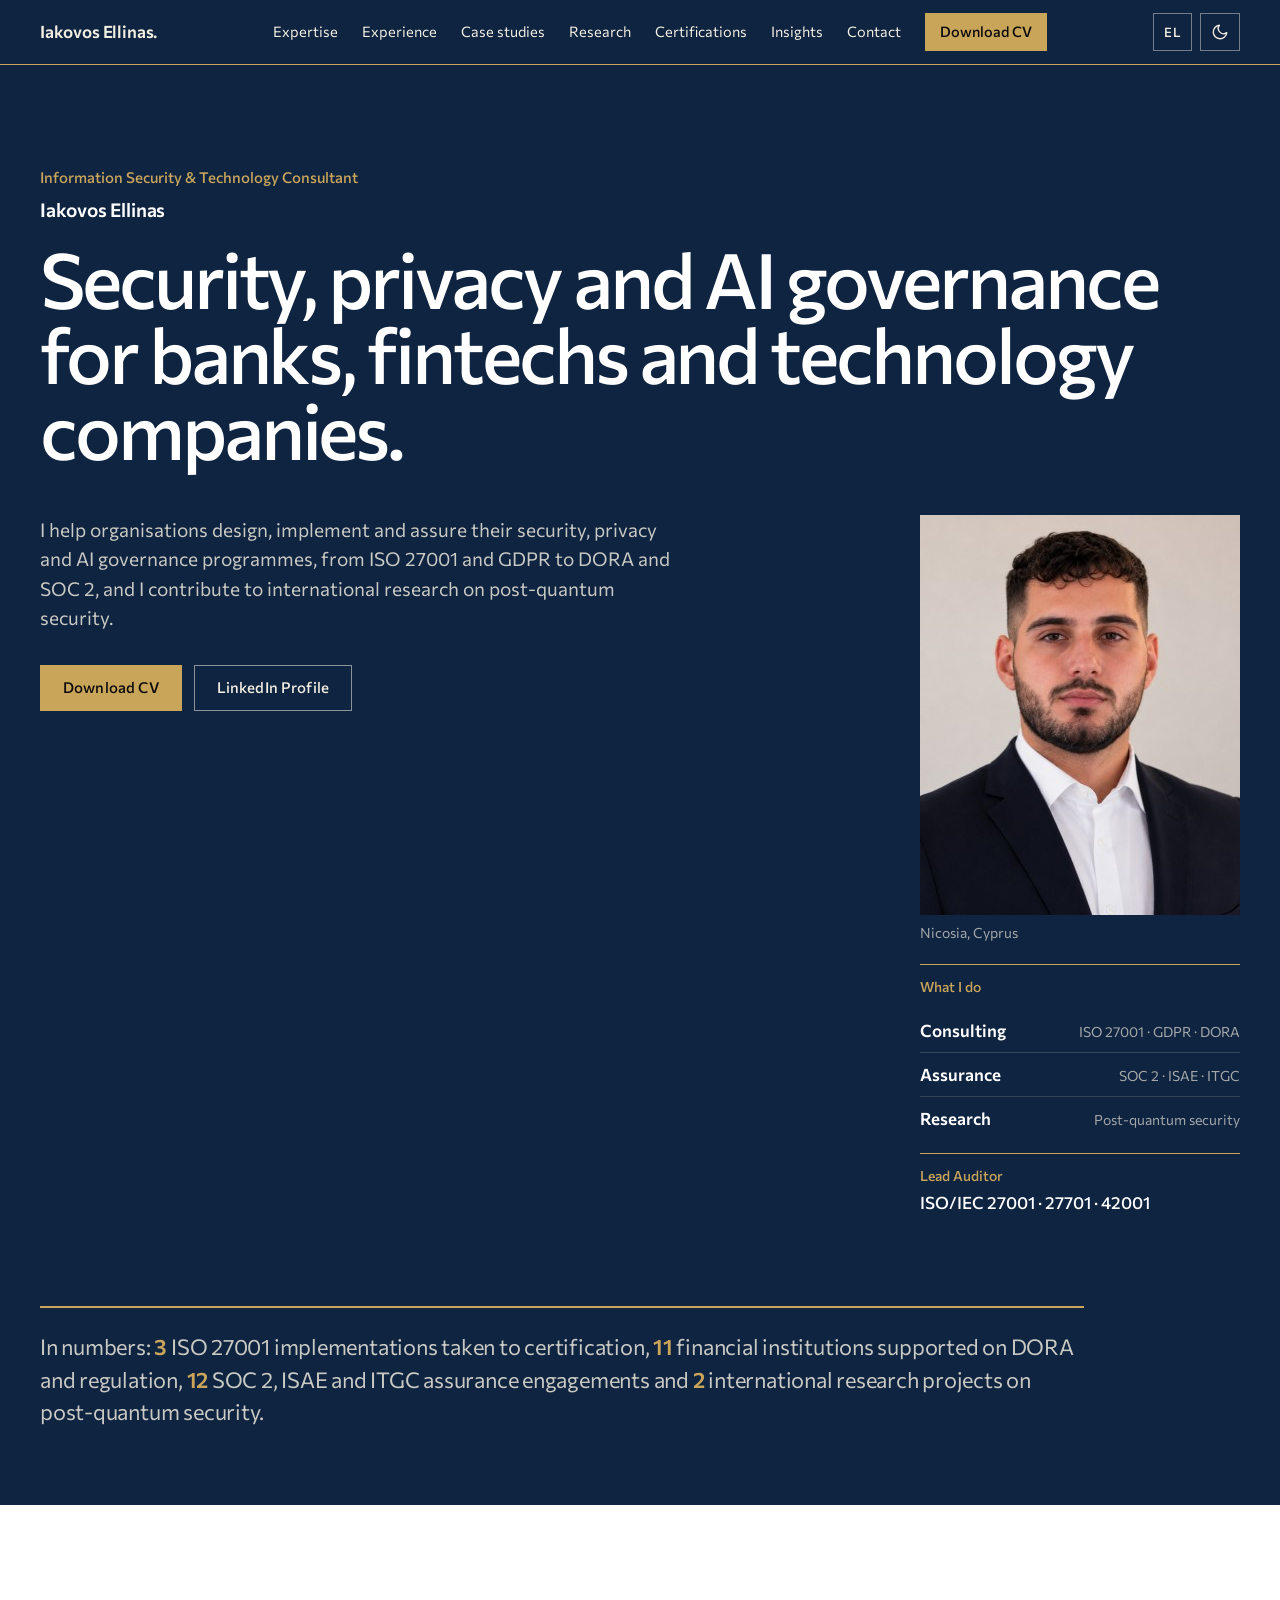
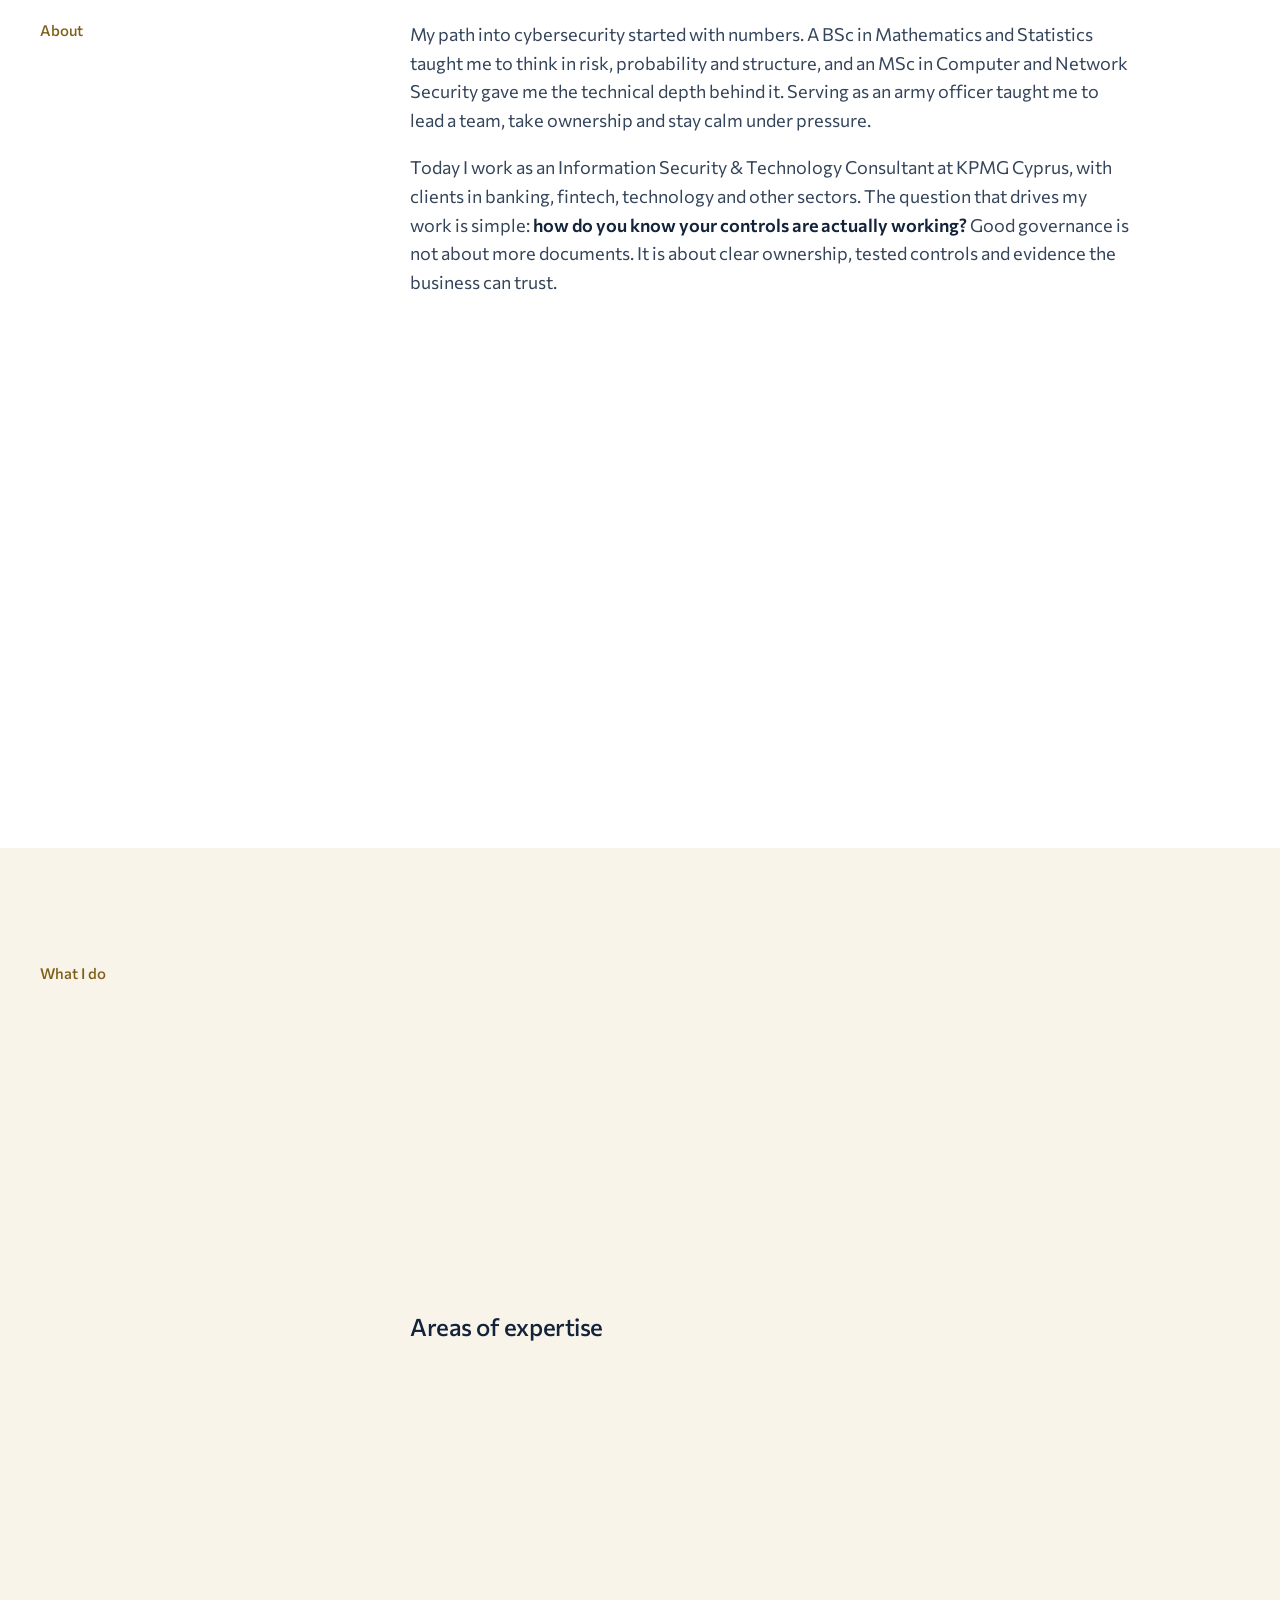
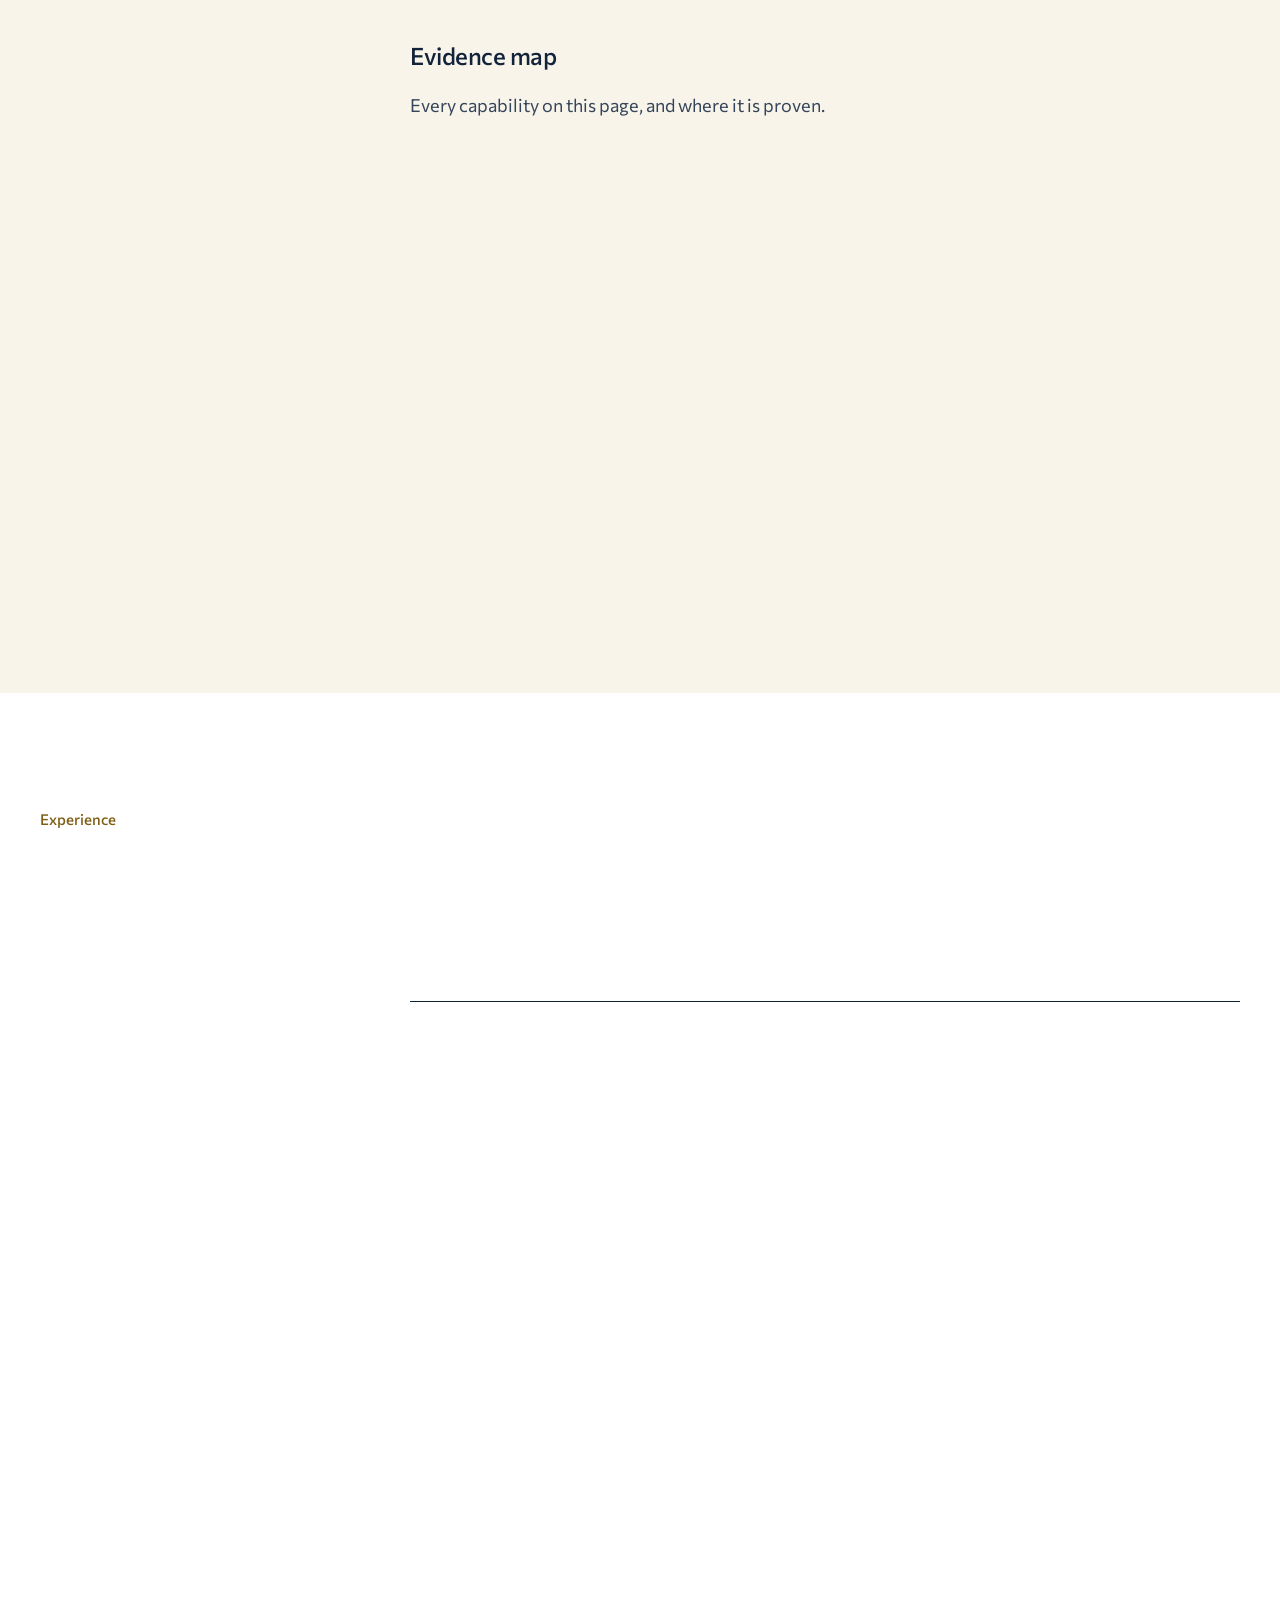
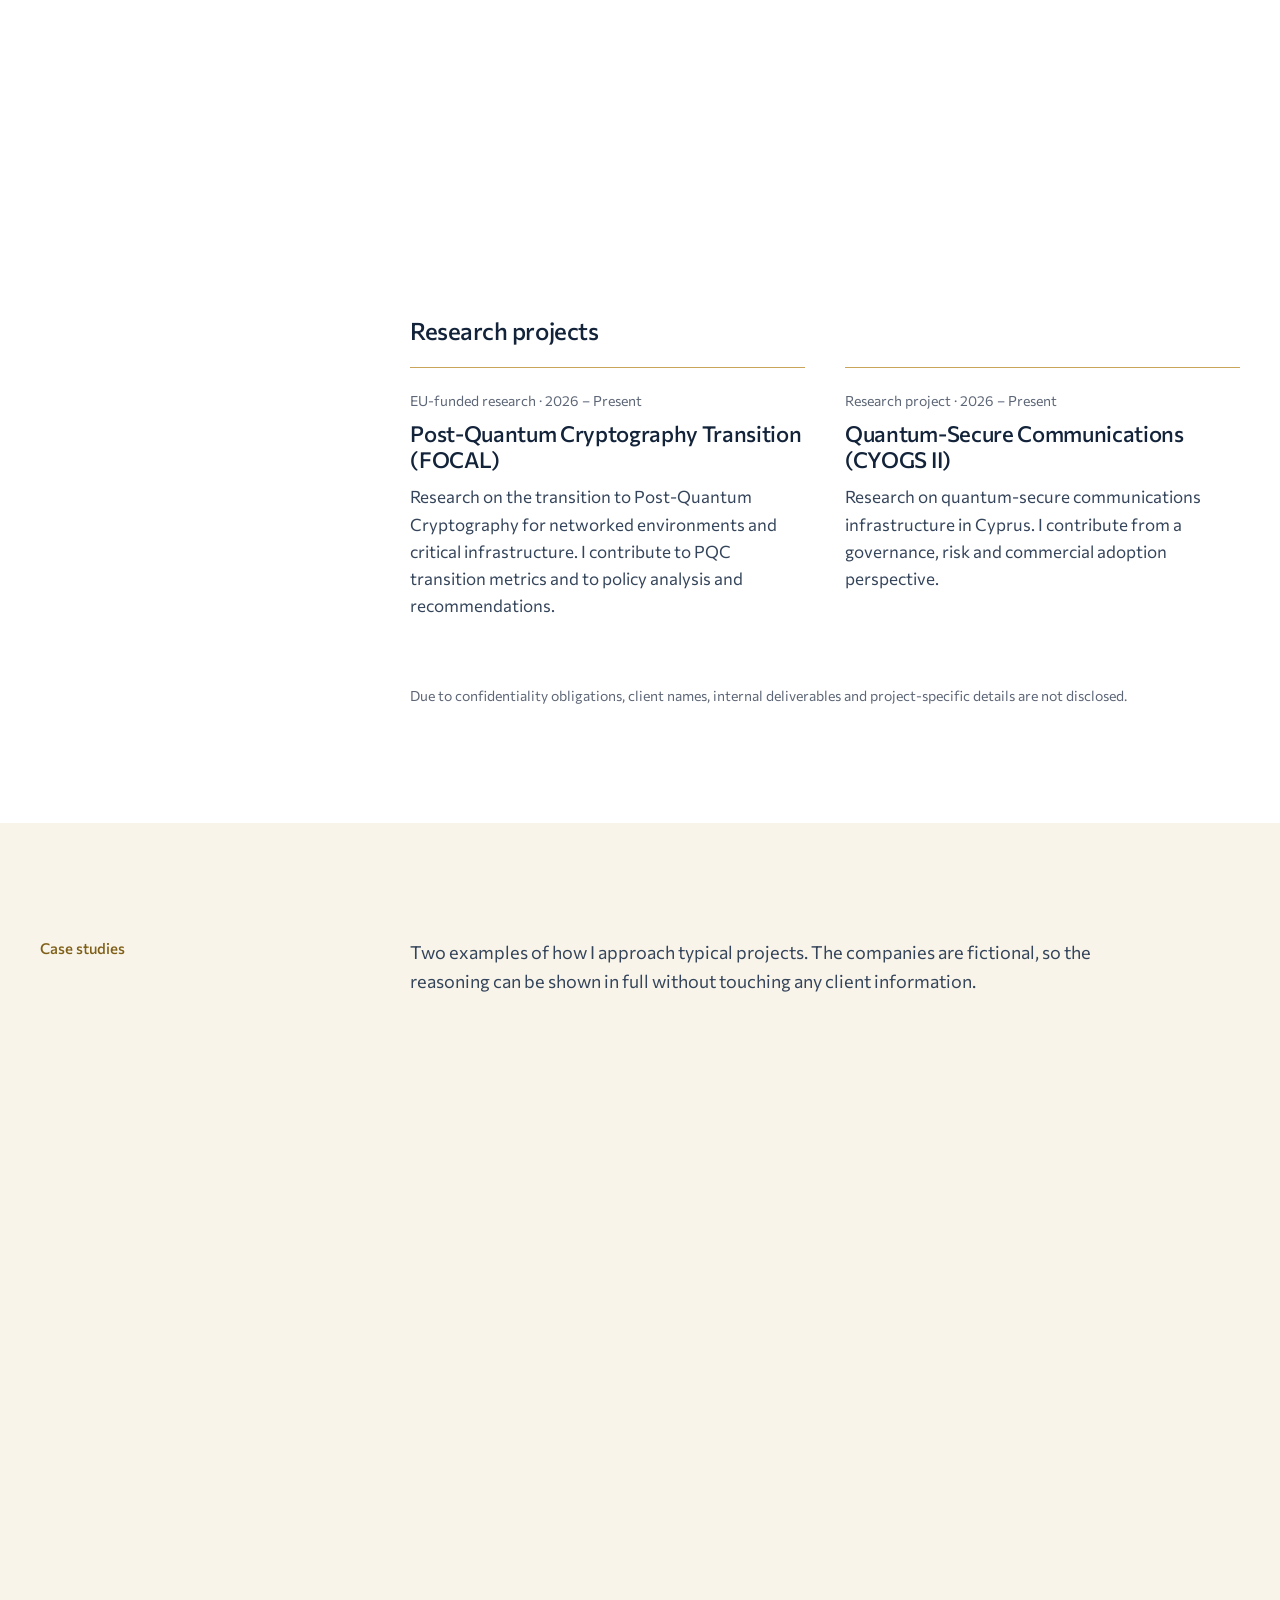
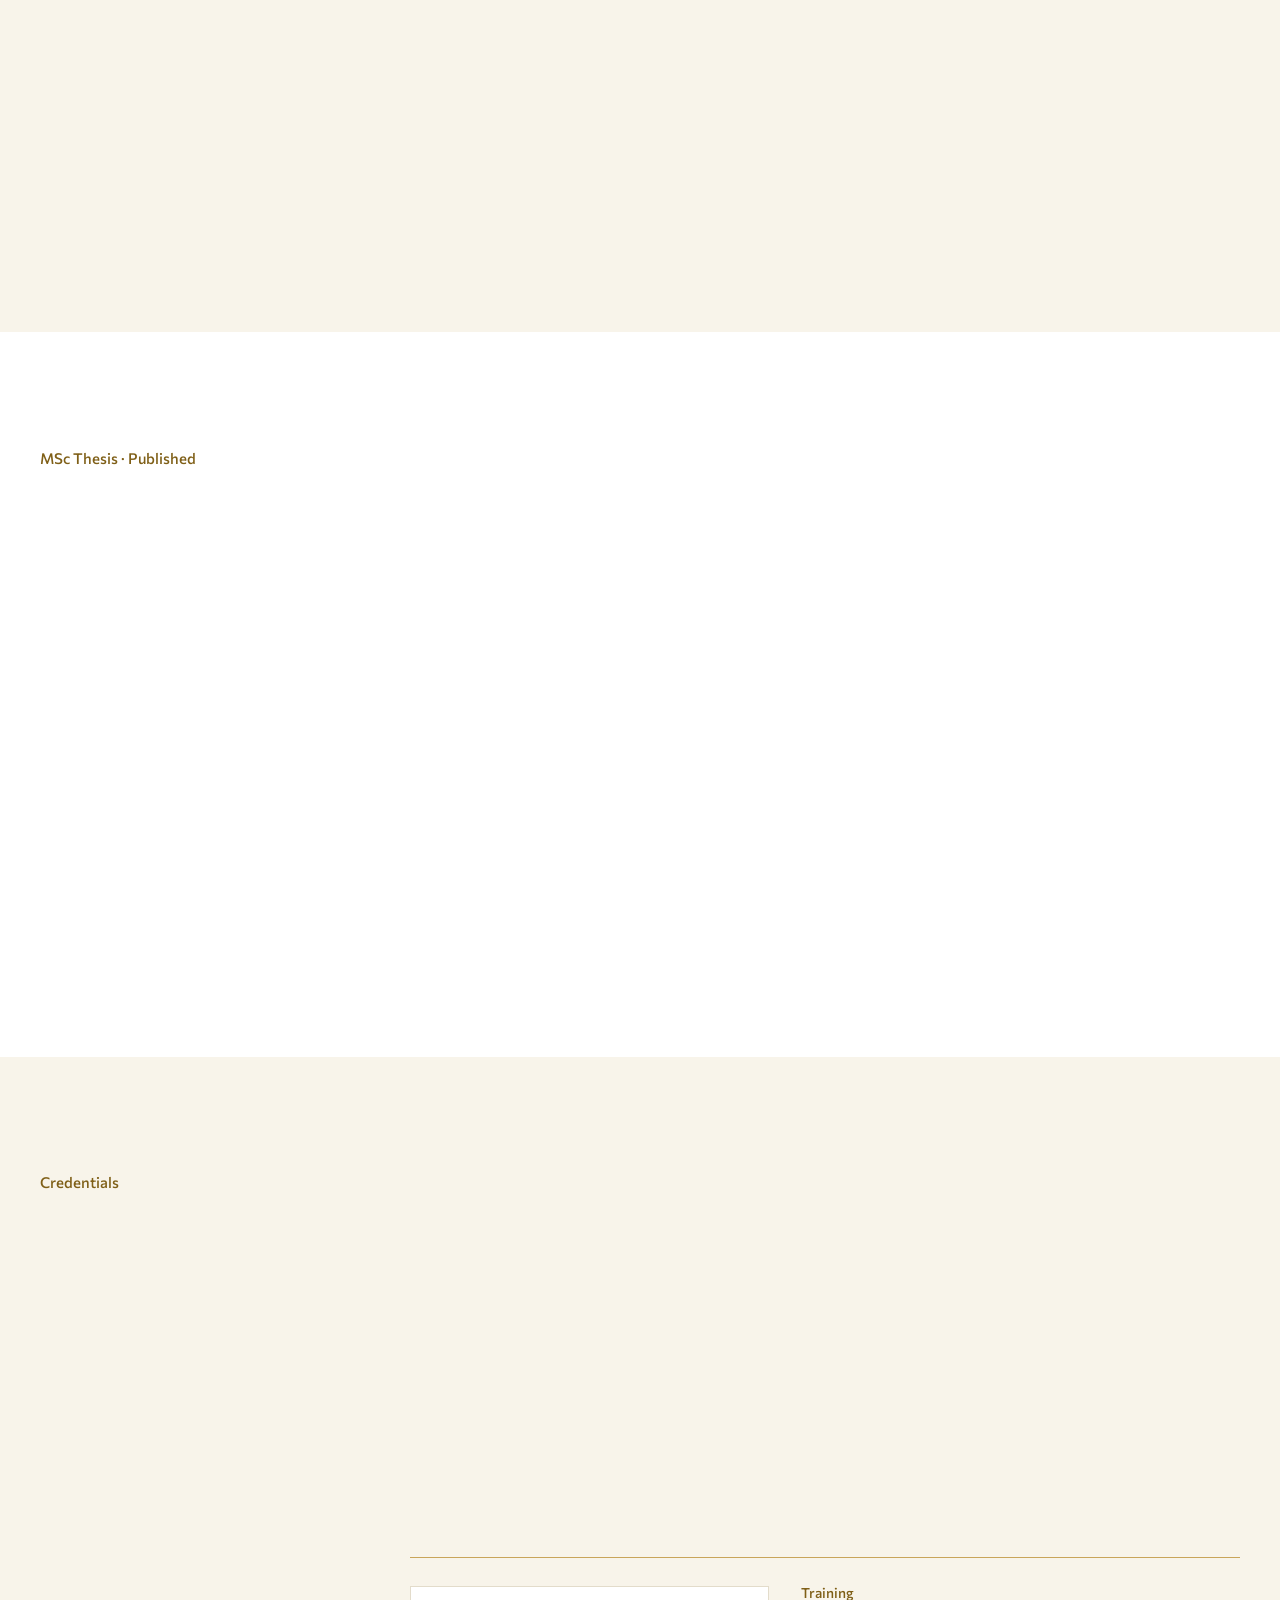
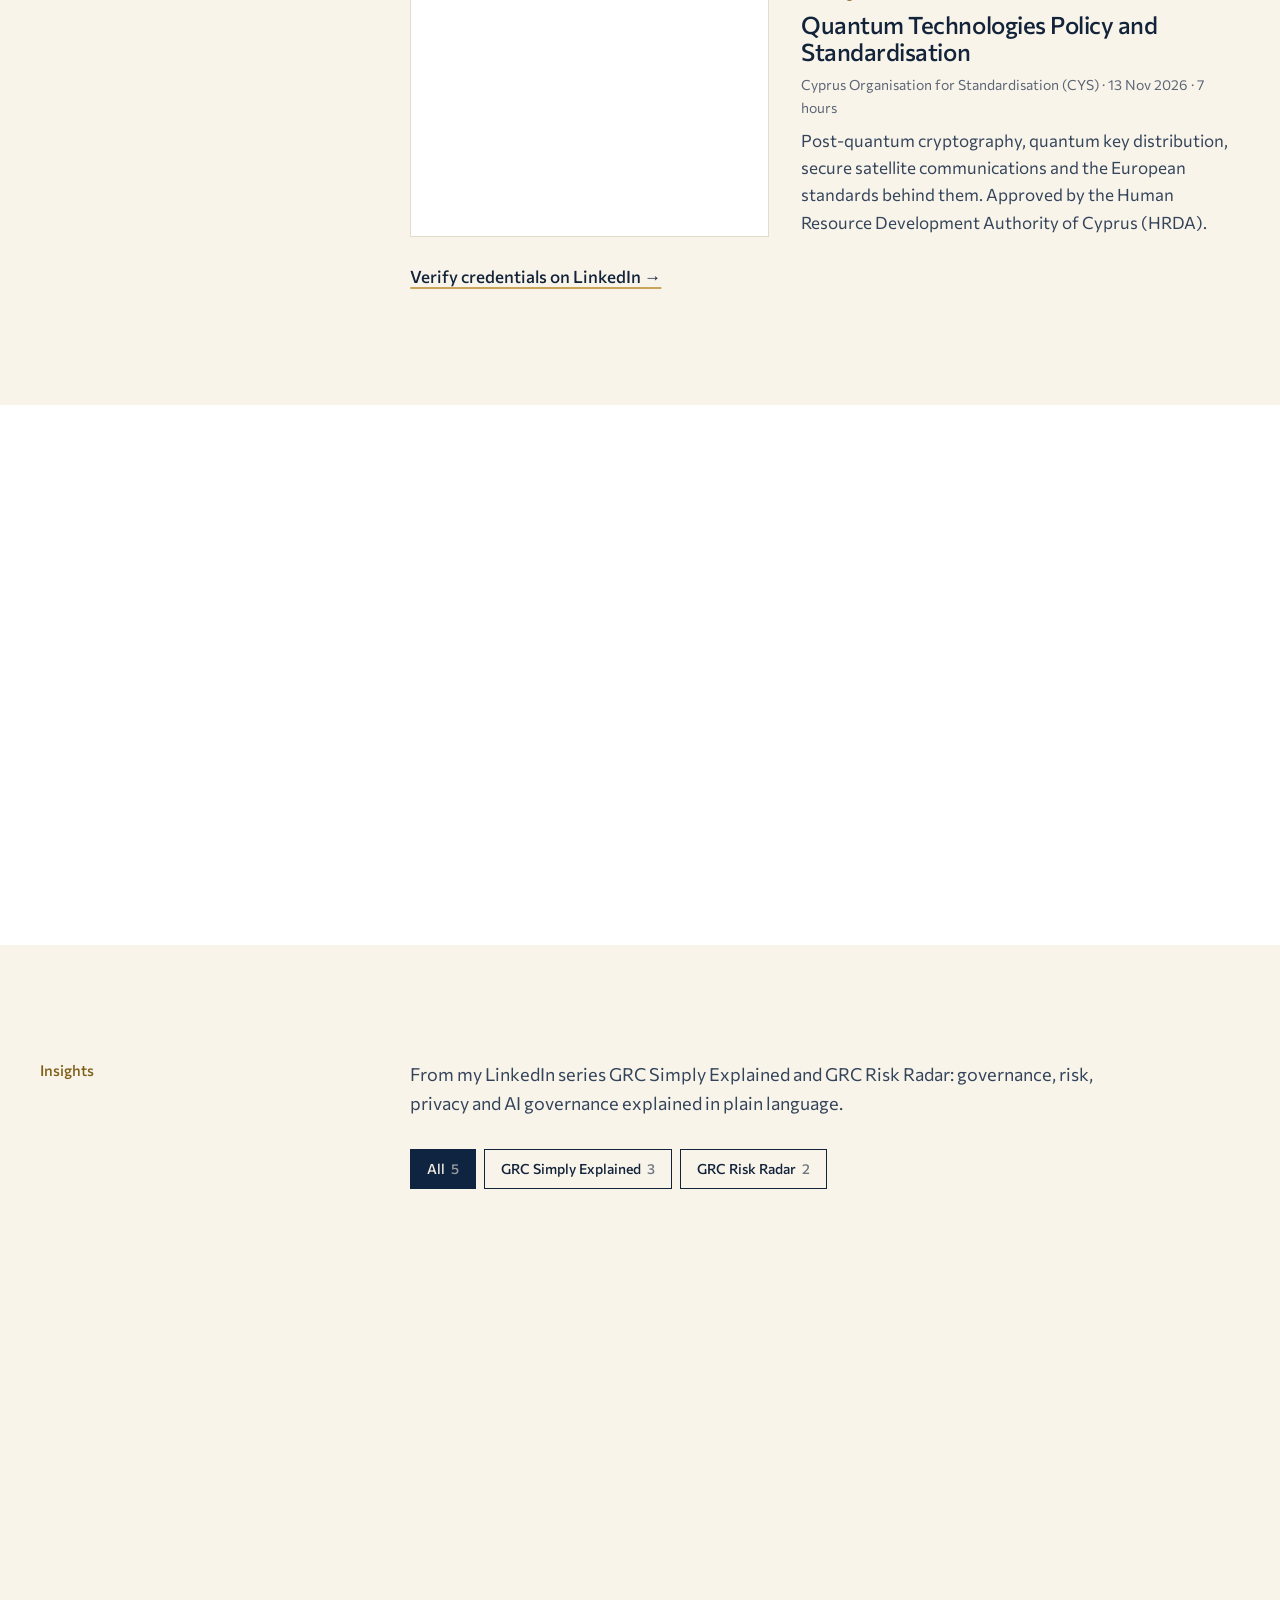
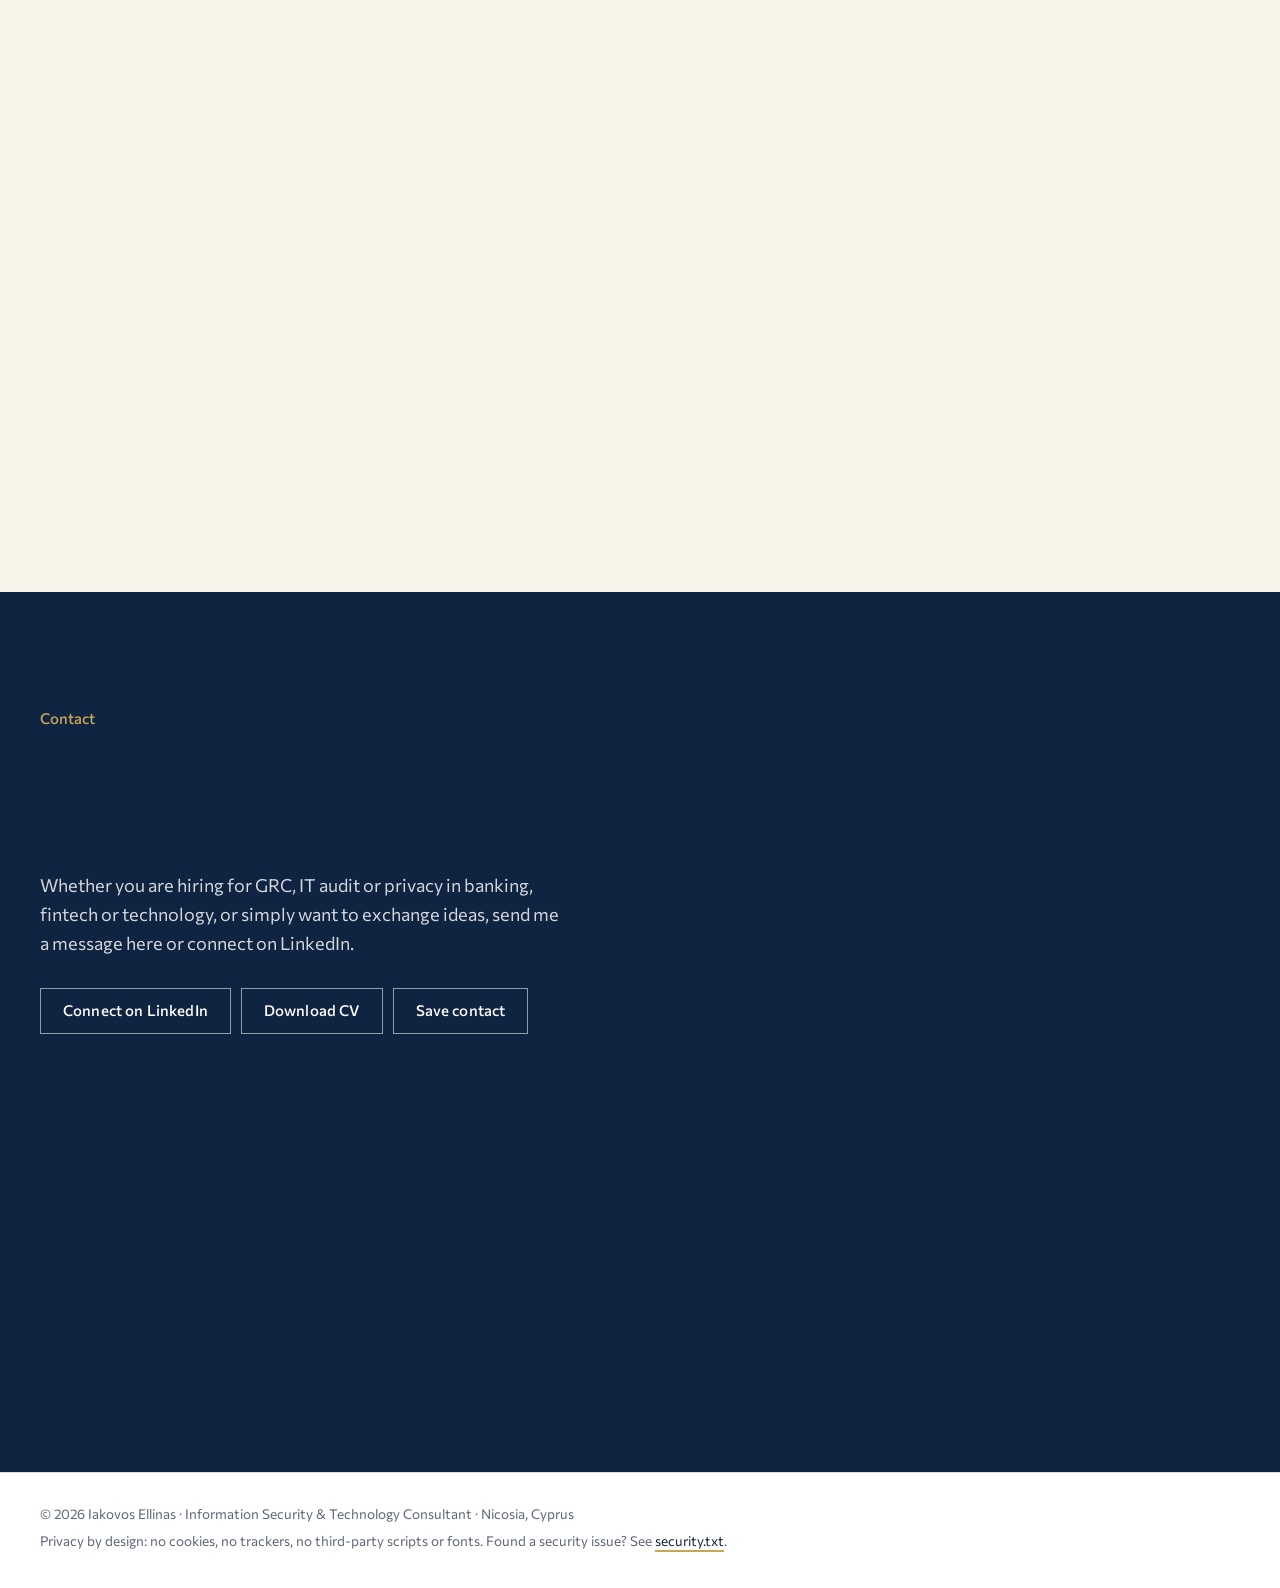
==== commit 8aa6323b: "Add the CYS Quantum Technologies certificate The certificate from the Cyprus Organisation for Standa" ====
--- a/index.html
+++ b/index.html
@@ -69,7 +69,7 @@
   </script>
 
   <!-- ?v= forces browsers to load the new stylesheet instead of a cached old one -->
-  <link rel="stylesheet" href="style.css?v=20261115q" />
+  <link rel="stylesheet" href="style.css?v=20261115c" />
 </head>
 
 <body>
@@ -253,7 +253,7 @@
               <tr><th scope="row">DORA &amp; financial regulation</th><td data-label="Credential"><span class="ev-none" aria-label="none">—</span></td><td data-label="Work experience">11 financial institutions on DORA, PSD2, CRD VI, SWIFT CSCF</td><td data-label="Published work"><a href="case-studies/dora-third-party-risk.html">Case study: DORA ICT third-party risk</a></td></tr>
               <tr><th scope="row">Third-party &amp; cloud risk</th><td data-label="Credential"><span class="ev-none" aria-label="none">—</span></td><td data-label="Work experience">Cloud security and third-party provider audits</td><td data-label="Published work"><a href="https://www.linkedin.com/feed/update/urn:li:activity:7477650898479992832/" target="_blank" rel="noopener">GRC Risk Radar #1</a> · <a href="https://www.linkedin.com/feed/update/urn:li:activity:7527271626665631744/" target="_blank" rel="noopener">#2</a> · <a href="case-studies/dora-third-party-risk.html">DORA case study</a></td></tr>
               <tr><th scope="row">Cyber risk reporting</th><td data-label="Credential">XM Cyber: Risk Reporting to the Board; Exposure Management</td><td data-label="Work experience">Findings and risk assessments reported to client management</td><td data-label="Published work"><span class="ev-none" aria-label="none">—</span></td></tr>
-              <tr><th scope="row">Post-quantum security</th><td data-label="Credential"><span class="ev-none" aria-label="none">—</span></td><td data-label="Work experience">2 international research projects (PQC transition, quantum-secure communications)</td><td data-label="Published work"><span class="ev-none" aria-label="none">—</span></td></tr>
+              <tr><th scope="row">Post-quantum security</th><td data-label="Credential">Quantum Technologies Policy and Standardisation (CYS, 2026)</td><td data-label="Work experience">2 international research projects (PQC transition, quantum-secure communications)</td><td data-label="Published work"><span class="ev-none" aria-label="none">—</span></td></tr>
             </tbody>
           </table>
         </div>
@@ -446,6 +446,8 @@
           </article>
         </div>
 
+        <figure class="cert-doc"><img src="cys-quantum-certificate.jpg?v=1" alt="Certificate of completion for the course Quantum Technologies Policy and Standardisation, Cyprus Organisation for Standardisation, 13 November 2026" width="1000" height="697" loading="lazy" decoding="async" /><figcaption><p class="cert-badge">Training</p><h4>Quantum Technologies Policy and Standardisation</h4><p class="cert-meta">Cyprus Organisation for Standardisation (CYS) · 13 Nov 2026 · 7 hours</p><p class="cert-name">Post-quantum cryptography, quantum key distribution, secure satellite communications and the European standards behind them. Approved by the Human Resource Development Authority of Cyprus (HRDA).</p></figcaption></figure>
+
         <p class="more-link"><a href="https://www.linkedin.com/in/iakovosellinas/details/certifications/" target="_blank" rel="noopener">Verify credentials on LinkedIn →</a></p>
       </div>
     </section>
--- a/style.css
+++ b/style.css
@@ -1156,6 +1156,15 @@
 .tl-date { font-size: 15px; font-weight: 600; }
 .cert-id { font-size: 14px; }
 
+
+/* Training certificate */
+.cert-doc { display: grid; grid-template-columns: minmax(0, 0.9fr) minmax(0, 1.1fr); gap: 32px; align-items: center; margin-top: 36px; padding-top: 28px; border-top: 1px solid var(--gold); }
+.cert-doc img { width: 100%; height: auto; border: 1px solid var(--line); background: #fff; }
+.cert-doc figcaption { display: flex; flex-direction: column; gap: 8px; }
+.cert-doc h4 { font-size: 24px; }
+.cert-doc .cert-name { color: var(--ink-2); }
+@media (max-width: 860px) { .cert-doc { grid-template-columns: 1fr; gap: 20px; } }
+
 /* ---------- Print ---------- */
 @media print {
   :root, [data-theme="dark"] { --paper: #fff; --paper-2: #fff; --card: #fff; --ink: #000; --ink-2: #222; --muted: #444; --line: #bbb; --accent: #86651b; --link: #000; --on-ink: #fff; --shadow: none; }
@@ -1168,7 +1177,7 @@
   .insight[hidden] { display: flex !important; }
   .section, .case-section { padding: 18pt 0; break-inside: auto; }
   .section-alt { background: #fff; }
-  .card, .record, .decision, .tl-item, .cert { break-inside: avoid; box-shadow: none; }
+  .card, .record, .decision, .tl-item, .cert, .cert-doc { break-inside: avoid; box-shadow: none; }
   .contact { background: #fff; color: #000; }
   .contact h2, .contact-copy > p { color: #000; }
   .reveal-wait { opacity: 1 !important; transform: none !important; }
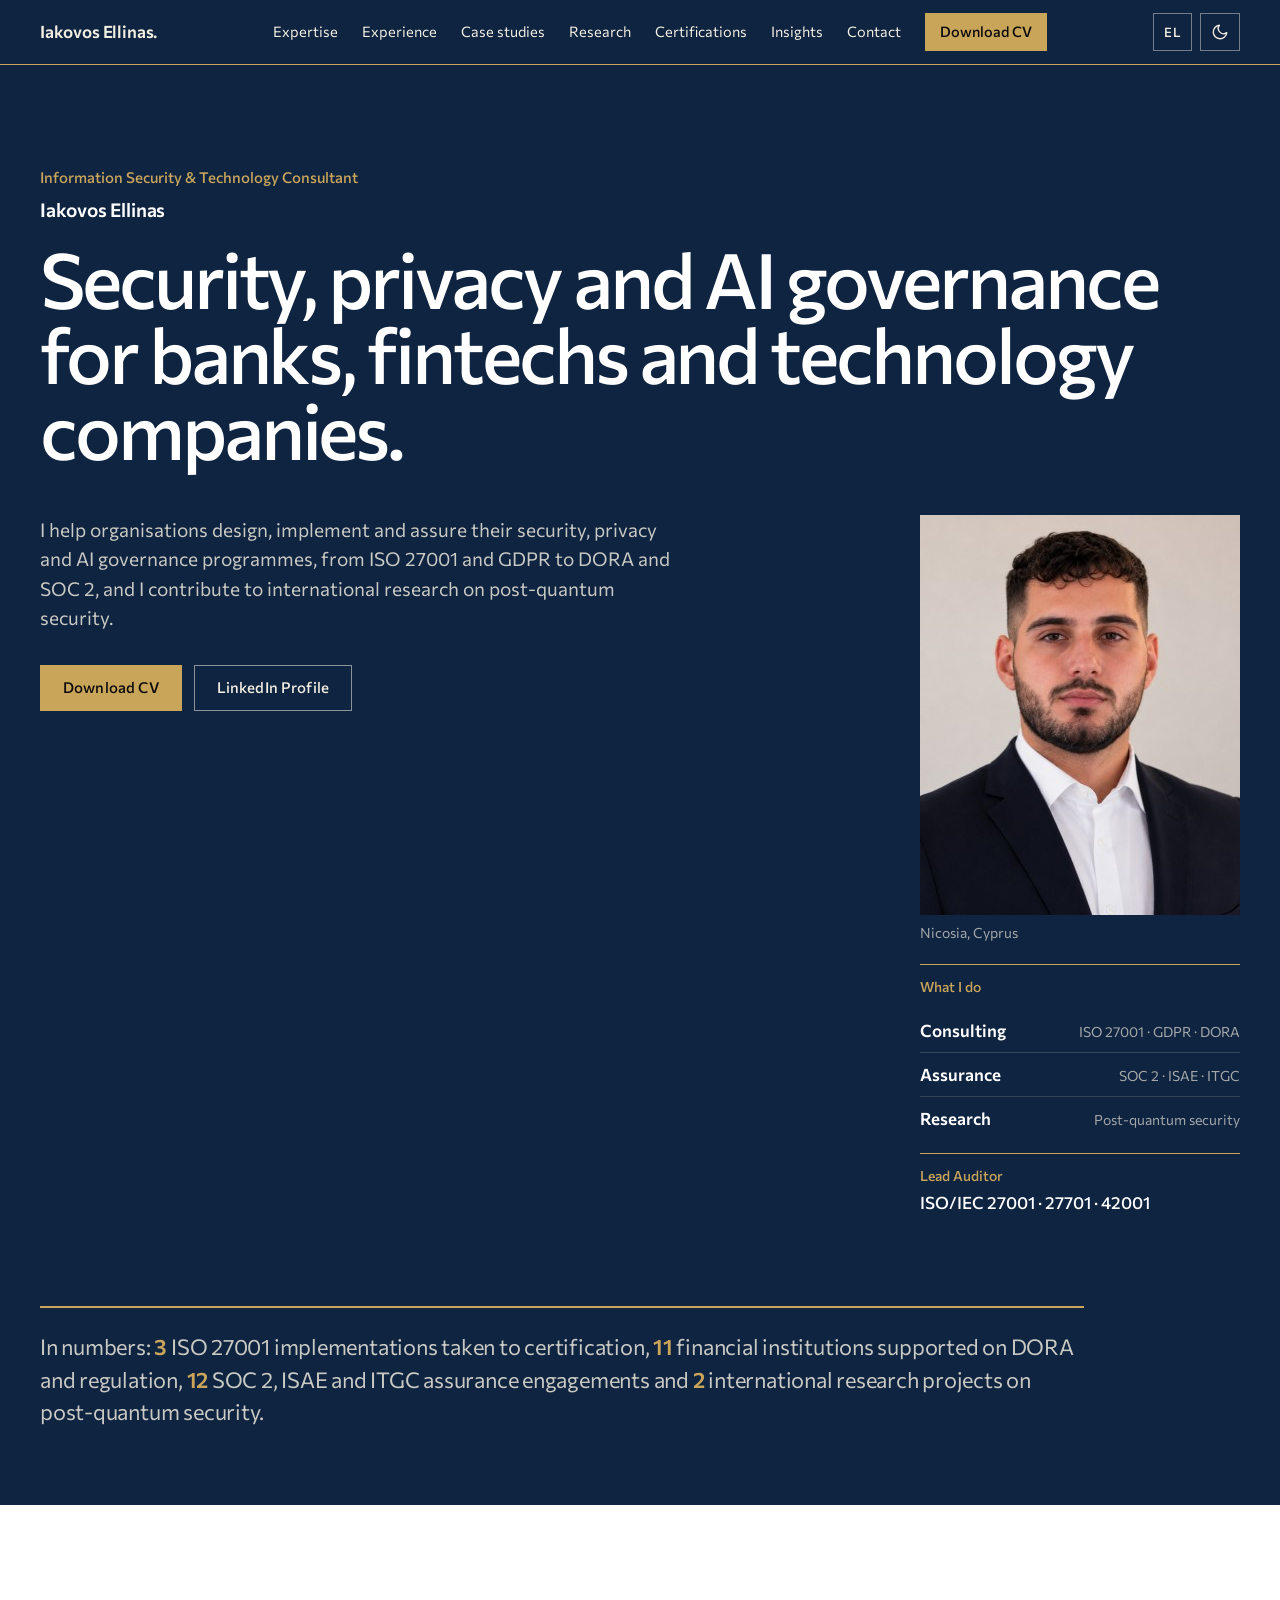
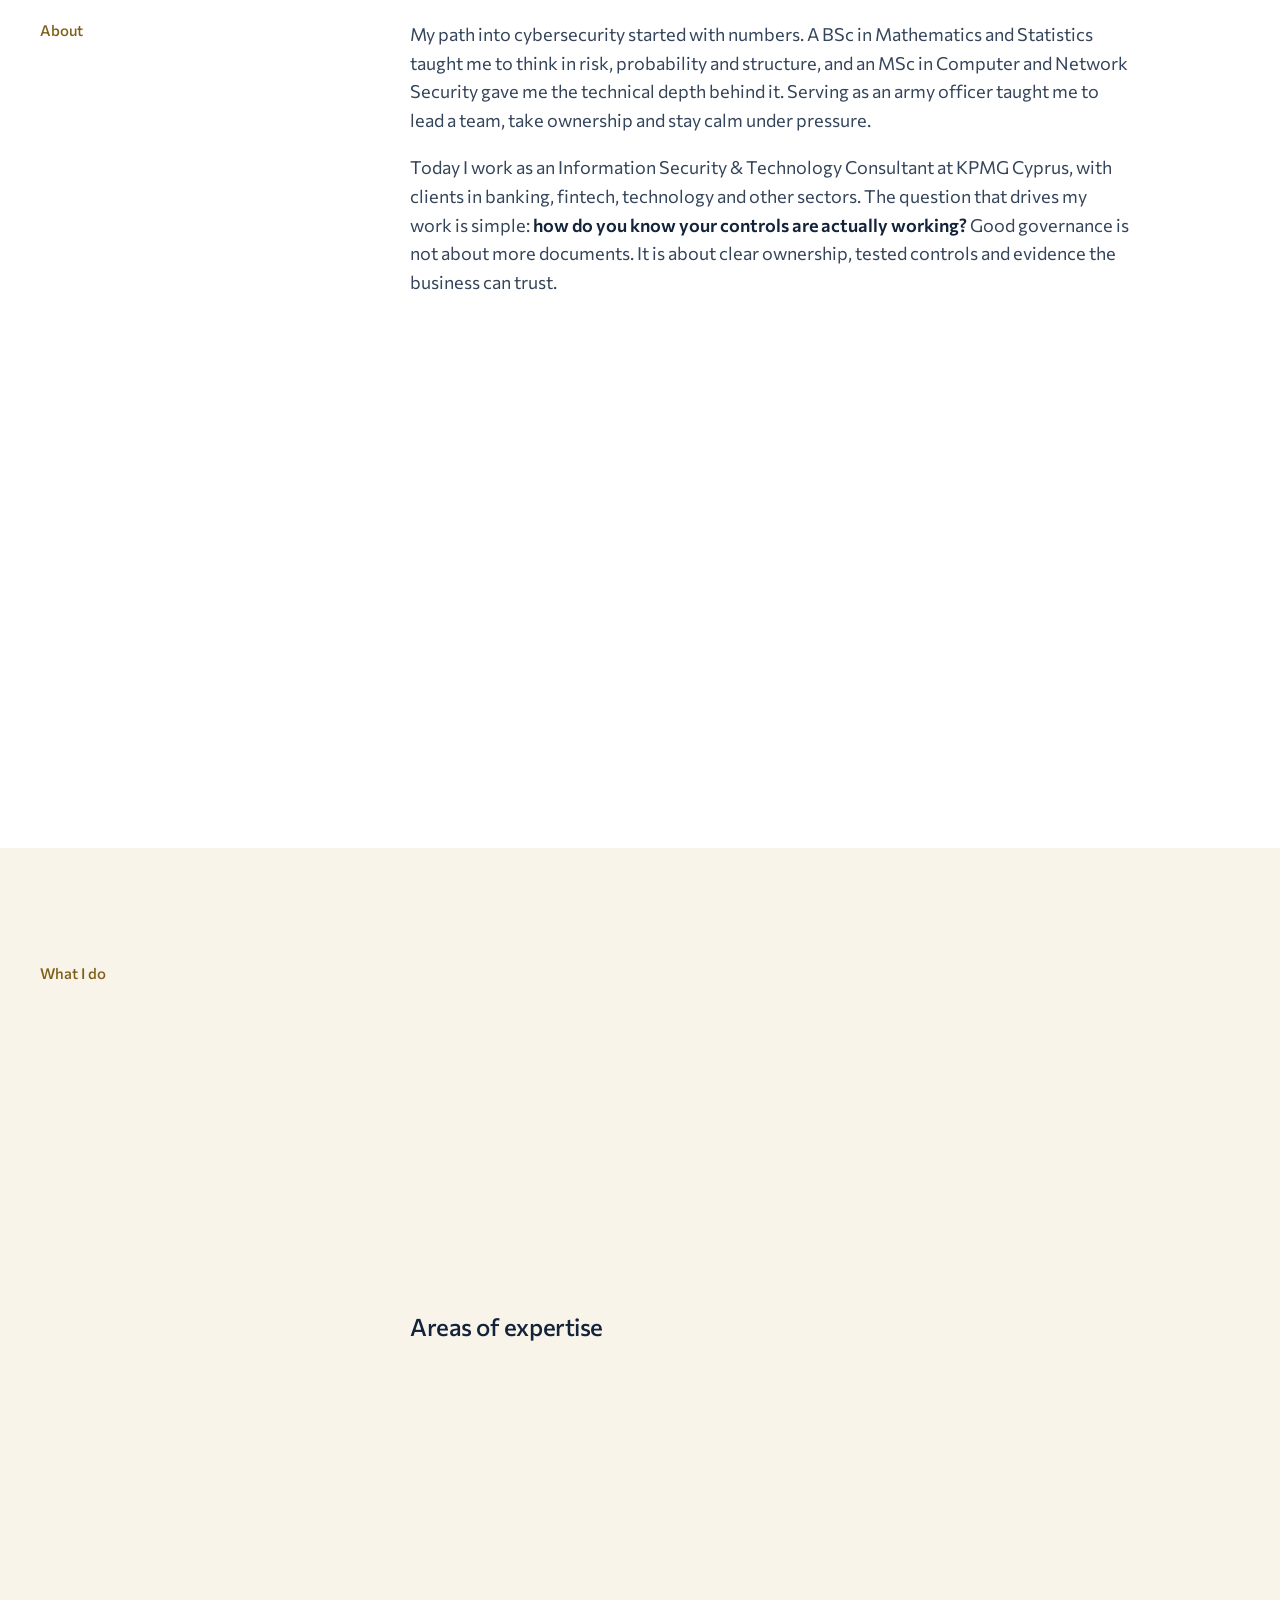
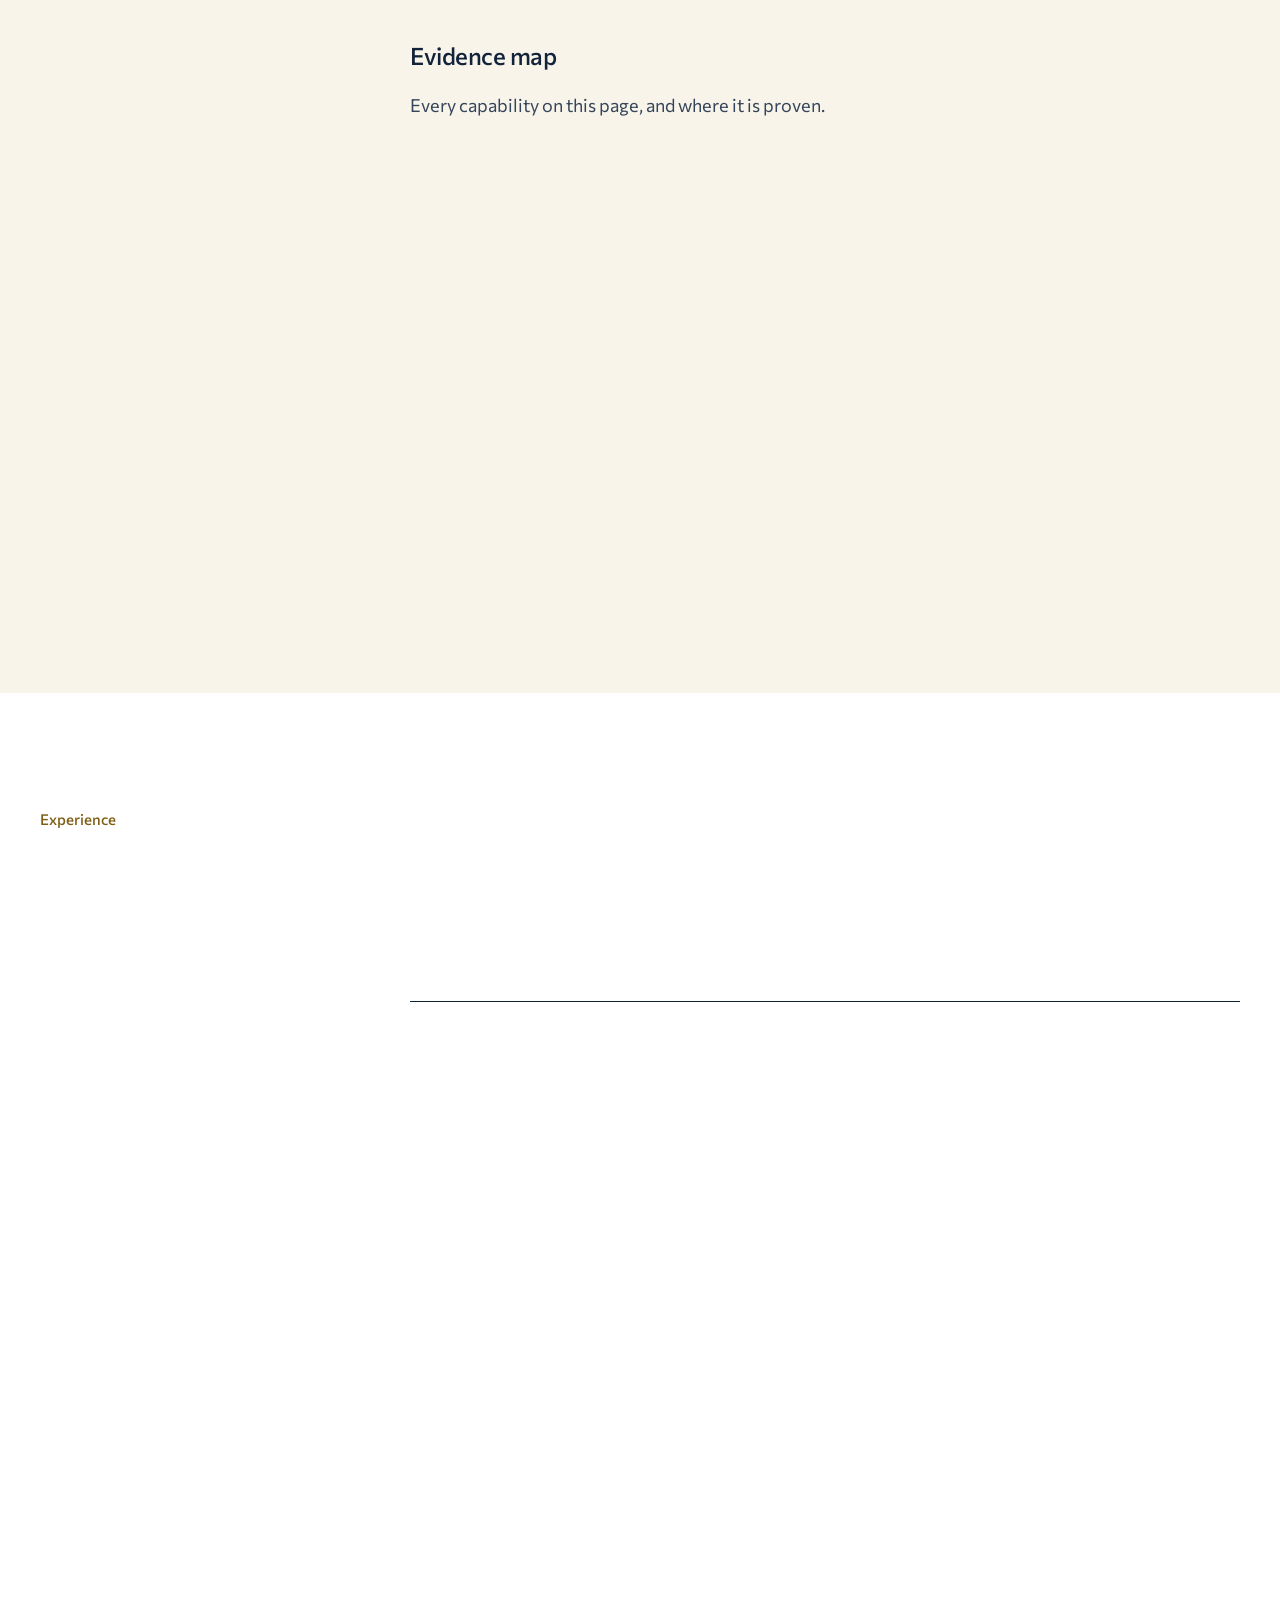
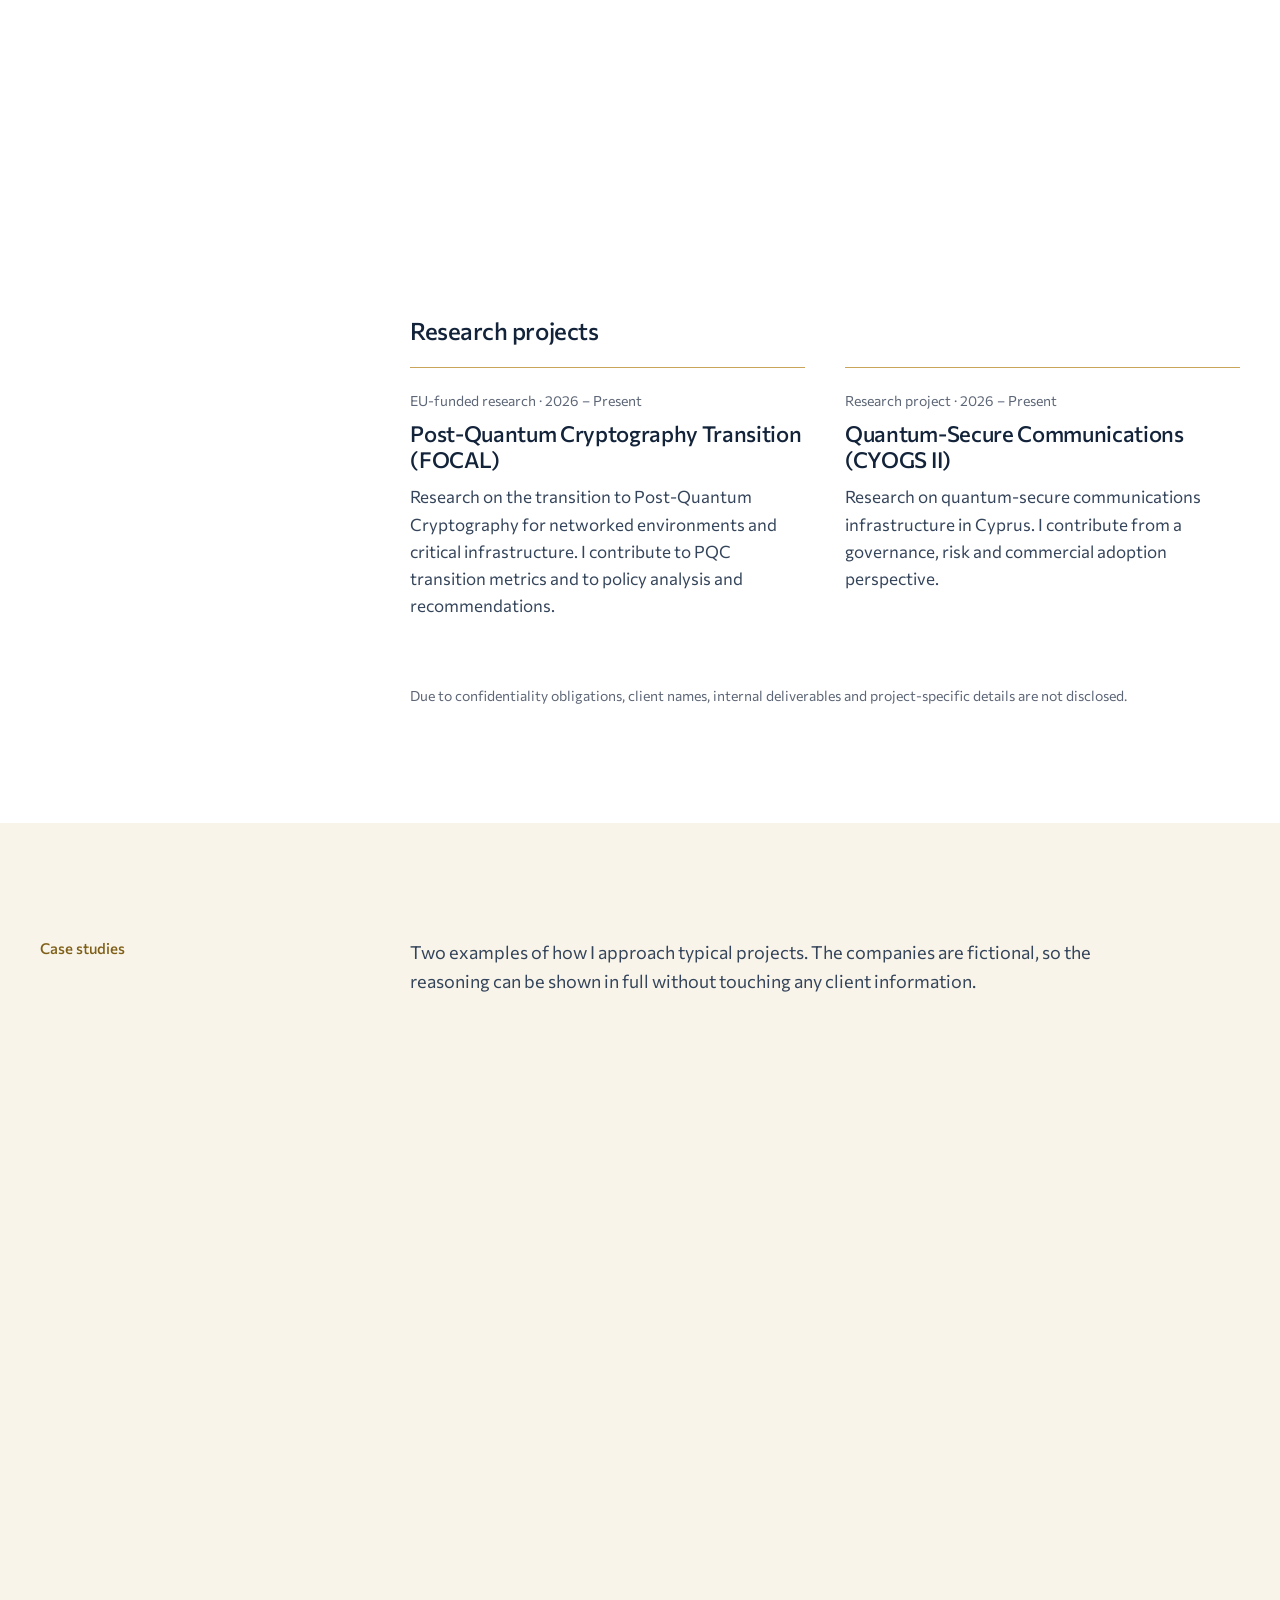
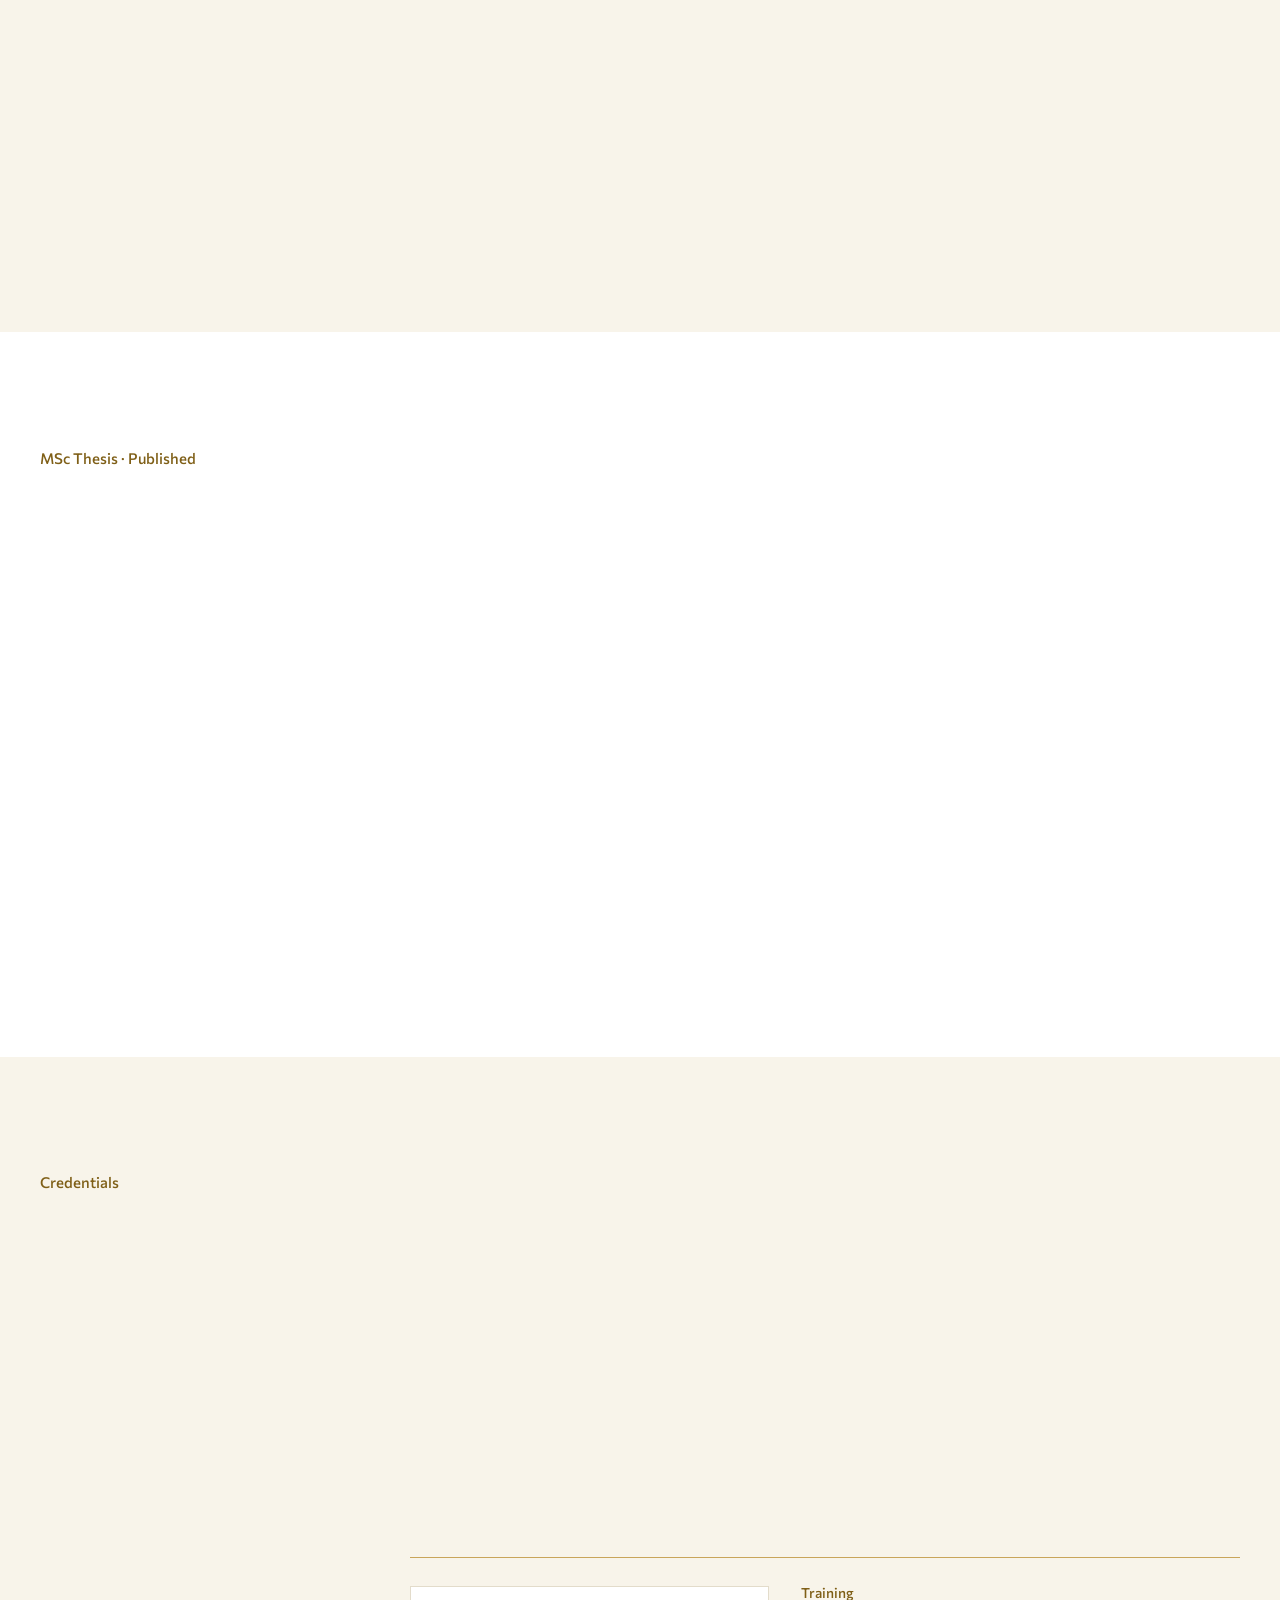
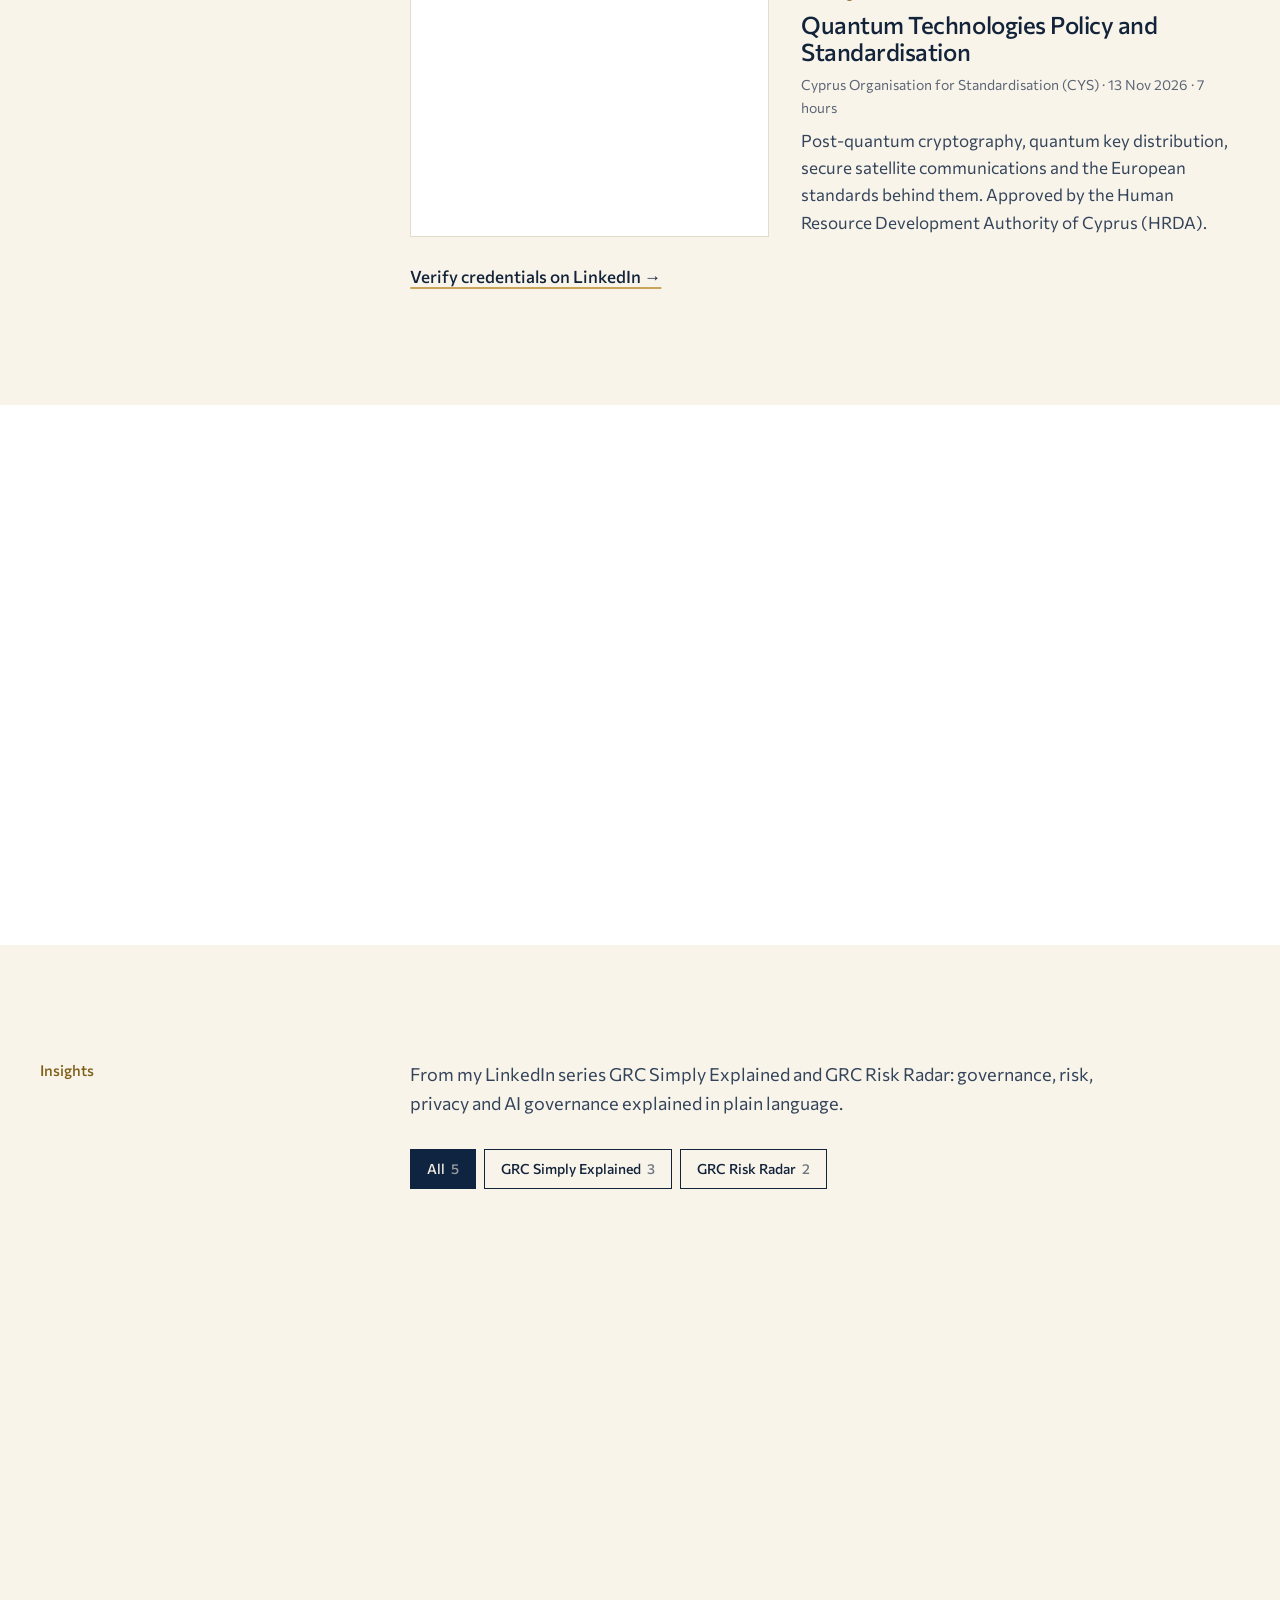
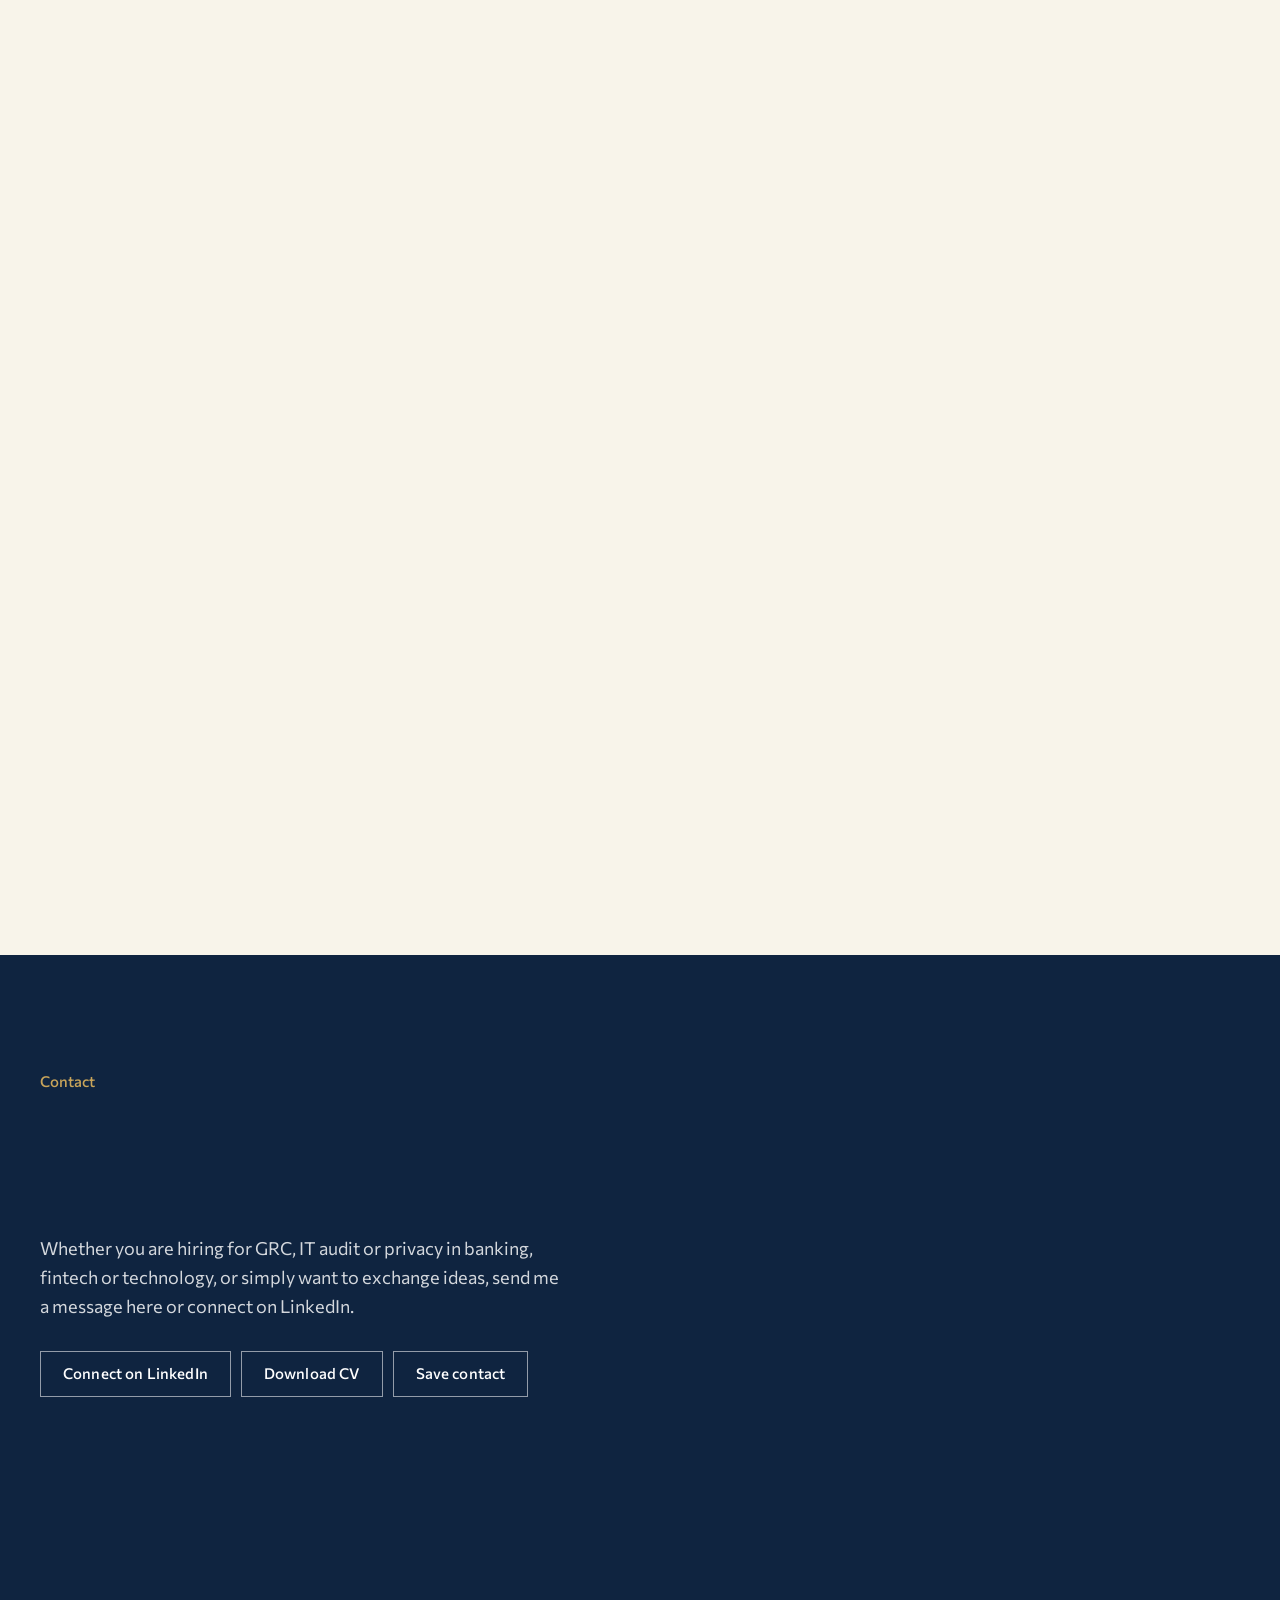
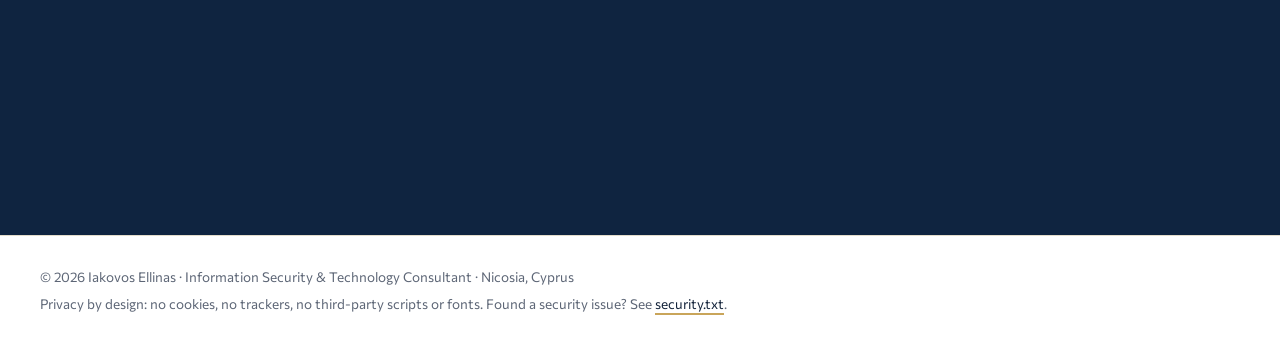
==== commit cccf2755: "Show the real LinkedIn post images in Insights Each article in Insights now shows the image publishe" ====
--- a/index.html
+++ b/index.html
@@ -69,7 +69,7 @@
   </script>
 
   <!-- ?v= forces browsers to load the new stylesheet instead of a cached old one -->
-  <link rel="stylesheet" href="style.css?v=20261115c" />
+  <link rel="stylesheet" href="style.css?v=20261115i" />
 </head>
 
 <body>
@@ -478,6 +478,7 @@
 
         <div class="grid-2">
           <a data-series="se" class="card insight insight-top" href="https://www.linkedin.com/feed/update/urn:li:activity:7476245719029452801/" target="_blank" rel="noopener">
+            <img class="insight-img" src="img/insights/se3.jpg?v=1" alt="" width="560" height="444" loading="lazy" decoding="async" />
             <div class="cover" aria-hidden="true"><span class="cover-series">GRC Simply Explained</span><span class="cover-num">#3</span>
               <div class="cover-art art-four"><span>SOC</span><span>COSO</span><span>COBIT</span><span>ISO 27001</span></div></div>
             <p class="card-tag">GRC Simply Explained #3 &middot; 12,000+ impressions</p>
@@ -486,6 +487,7 @@
             <span class="insight-link">Read on LinkedIn &rarr;</span>
           </a>
           <a data-series="rr" class="card insight" href="https://www.linkedin.com/feed/update/urn:li:activity:7527271626665631744/" target="_blank" rel="noopener">
+            <img class="insight-img" src="img/insights/rr2.jpg?v=1" alt="" width="560" height="700" loading="lazy" decoding="async" />
             <div class="cover cover-radar" aria-hidden="true"><span class="cover-series">GRC Risk Radar</span><span class="cover-num">#2</span>
               <div class="cover-art art-flow"><span>Mail · Teams · Files</span><i></i><span class="hl">1 provider</span></div></div>
             <p class="card-tag">GRC Risk Radar #2</p>
@@ -494,6 +496,7 @@
             <span class="insight-link">Read on LinkedIn &rarr;</span>
           </a>
           <a data-series="se" class="card insight" href="https://www.linkedin.com/feed/update/urn:li:activity:7471165964768833536/" target="_blank" rel="noopener">
+            <img class="insight-img" src="img/insights/se2.jpg?v=1" alt="" width="560" height="667" loading="lazy" decoding="async" />
             <div class="cover" aria-hidden="true"><span class="cover-series">GRC Simply Explained</span><span class="cover-num">#2</span>
               <div class="cover-art art-flow"><span>Claim</span><i></i><span class="hl">Evidence</span></div></div>
             <p class="card-tag">GRC Simply Explained #2</p>
@@ -502,6 +505,7 @@
             <span class="insight-link">Read on LinkedIn &rarr;</span>
           </a>
           <a data-series="se" class="card insight" href="https://www.linkedin.com/feed/update/urn:li:activity:7468636923163541504/" target="_blank" rel="noopener">
+            <img class="insight-img" src="img/insights/se1.jpg?v=1" alt="" width="560" height="448" loading="lazy" decoding="async" />
             <div class="cover" aria-hidden="true"><span class="cover-series">GRC Simply Explained</span><span class="cover-num">#1</span>
               <div class="cover-art art-venn"><span>GDPR</span><span class="hl">EU AI Act</span></div></div>
             <p class="card-tag">GRC Simply Explained #1</p>
@@ -510,6 +514,7 @@
             <span class="insight-link">Read on LinkedIn &rarr;</span>
           </a>
           <a data-series="rr" class="card insight" href="https://www.linkedin.com/feed/update/urn:li:activity:7477650898479992832/" target="_blank" rel="noopener">
+            <img class="insight-img" src="img/insights/rr1.jpg?v=1" alt="" width="560" height="740" loading="lazy" decoding="async" />
             <div class="cover cover-radar" aria-hidden="true"><span class="cover-series">GRC Risk Radar</span><span class="cover-num">#1</span>
               <div class="cover-art art-radar"><i></i><i></i><i></i><b></b></div></div>
             <p class="card-tag">GRC Risk Radar #1</p>
--- a/style.css
+++ b/style.css
@@ -1165,11 +1165,22 @@
 .cert-doc .cert-name { color: var(--ink-2); }
 @media (max-width: 860px) { .cert-doc { grid-template-columns: 1fr; gap: 20px; } }
 
+
+/* Insights: the real post images */
+.insight { grid-template-columns: 180px minmax(0, 1fr); }
+.insight-img { grid-column: 1 !important; grid-row: 1 / span 5; width: 100%; height: auto; border: 1px solid var(--line); background: #fff; }
+.insight > .card-tag { grid-column: 2; grid-row: auto; padding-top: 0; }
+.insight:hover .insight-img { border-color: var(--gold); }
+@media (max-width: 860px) {
+  .insight { grid-template-columns: 110px minmax(0, 1fr); }
+  .insight > *, .insight > .card-tag { grid-column: 2; }
+}
+
 /* ---------- Print ---------- */
 @media print {
   :root, [data-theme="dark"] { --paper: #fff; --paper-2: #fff; --card: #fff; --ink: #000; --ink-2: #222; --muted: #444; --line: #bbb; --accent: #86651b; --link: #000; --on-ink: #fff; --shadow: none; }
   body { font-size: 11pt; background: #fff; }
-  .site-header, .skip-link, .menu-toggle, .theme-toggle, .lang-switch, .hero-buttons, .contact-buttons, .contact-form, .filters, .ev-explorer, .mode-tabs, .showcase-btn, .more-link, .insight-link, .cover, .showcase-visual, .exhibit::before { display: none !important; }
+  .site-header, .skip-link, .menu-toggle, .theme-toggle, .lang-switch, .hero-buttons, .contact-buttons, .contact-form, .filters, .ev-explorer, .mode-tabs, .showcase-btn, .more-link, .insight-link, .cover, .insight-img, .showcase-visual, .exhibit::before { display: none !important; }
   .sec-head, .about-grid > div > .sec-head { position: static !important; }
   .has-explorer .ev-wrap { display: block !important; }
   .modes.is-tabs { display: grid !important; grid-template-columns: 1fr; }
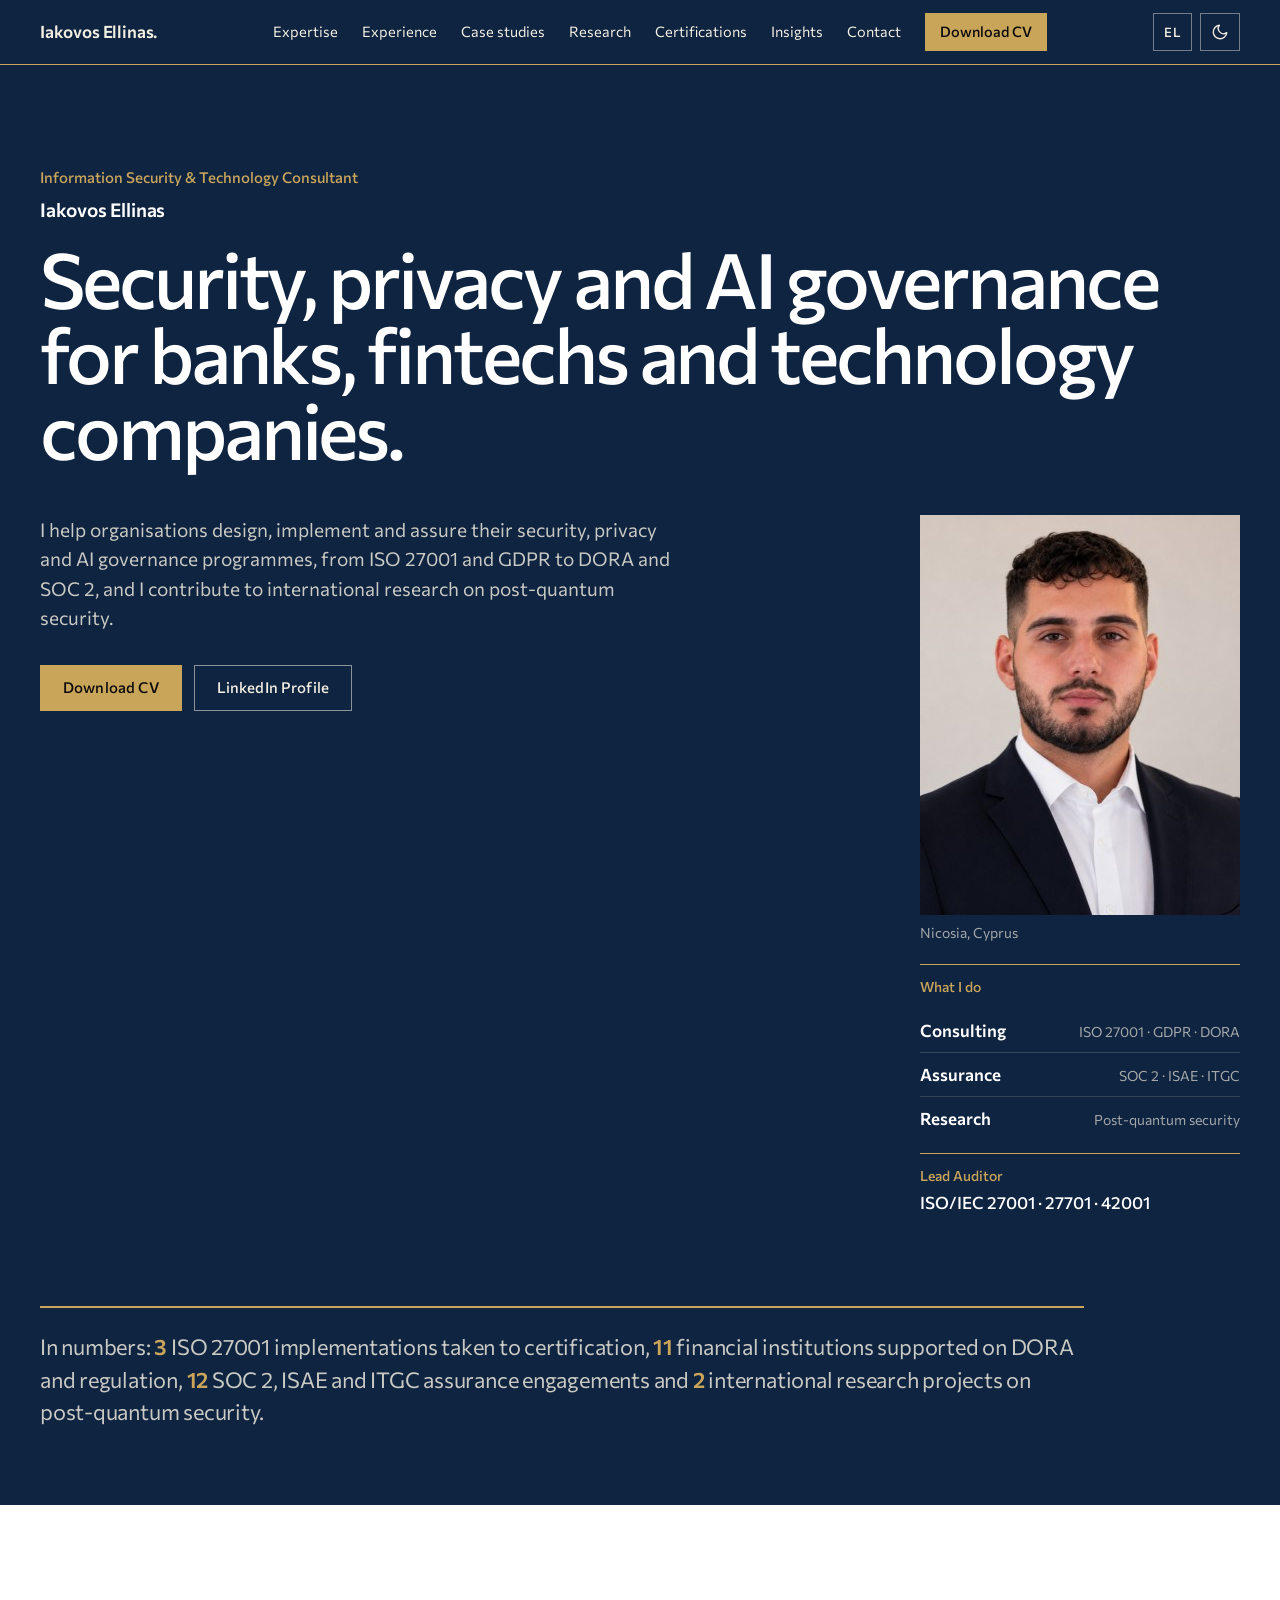
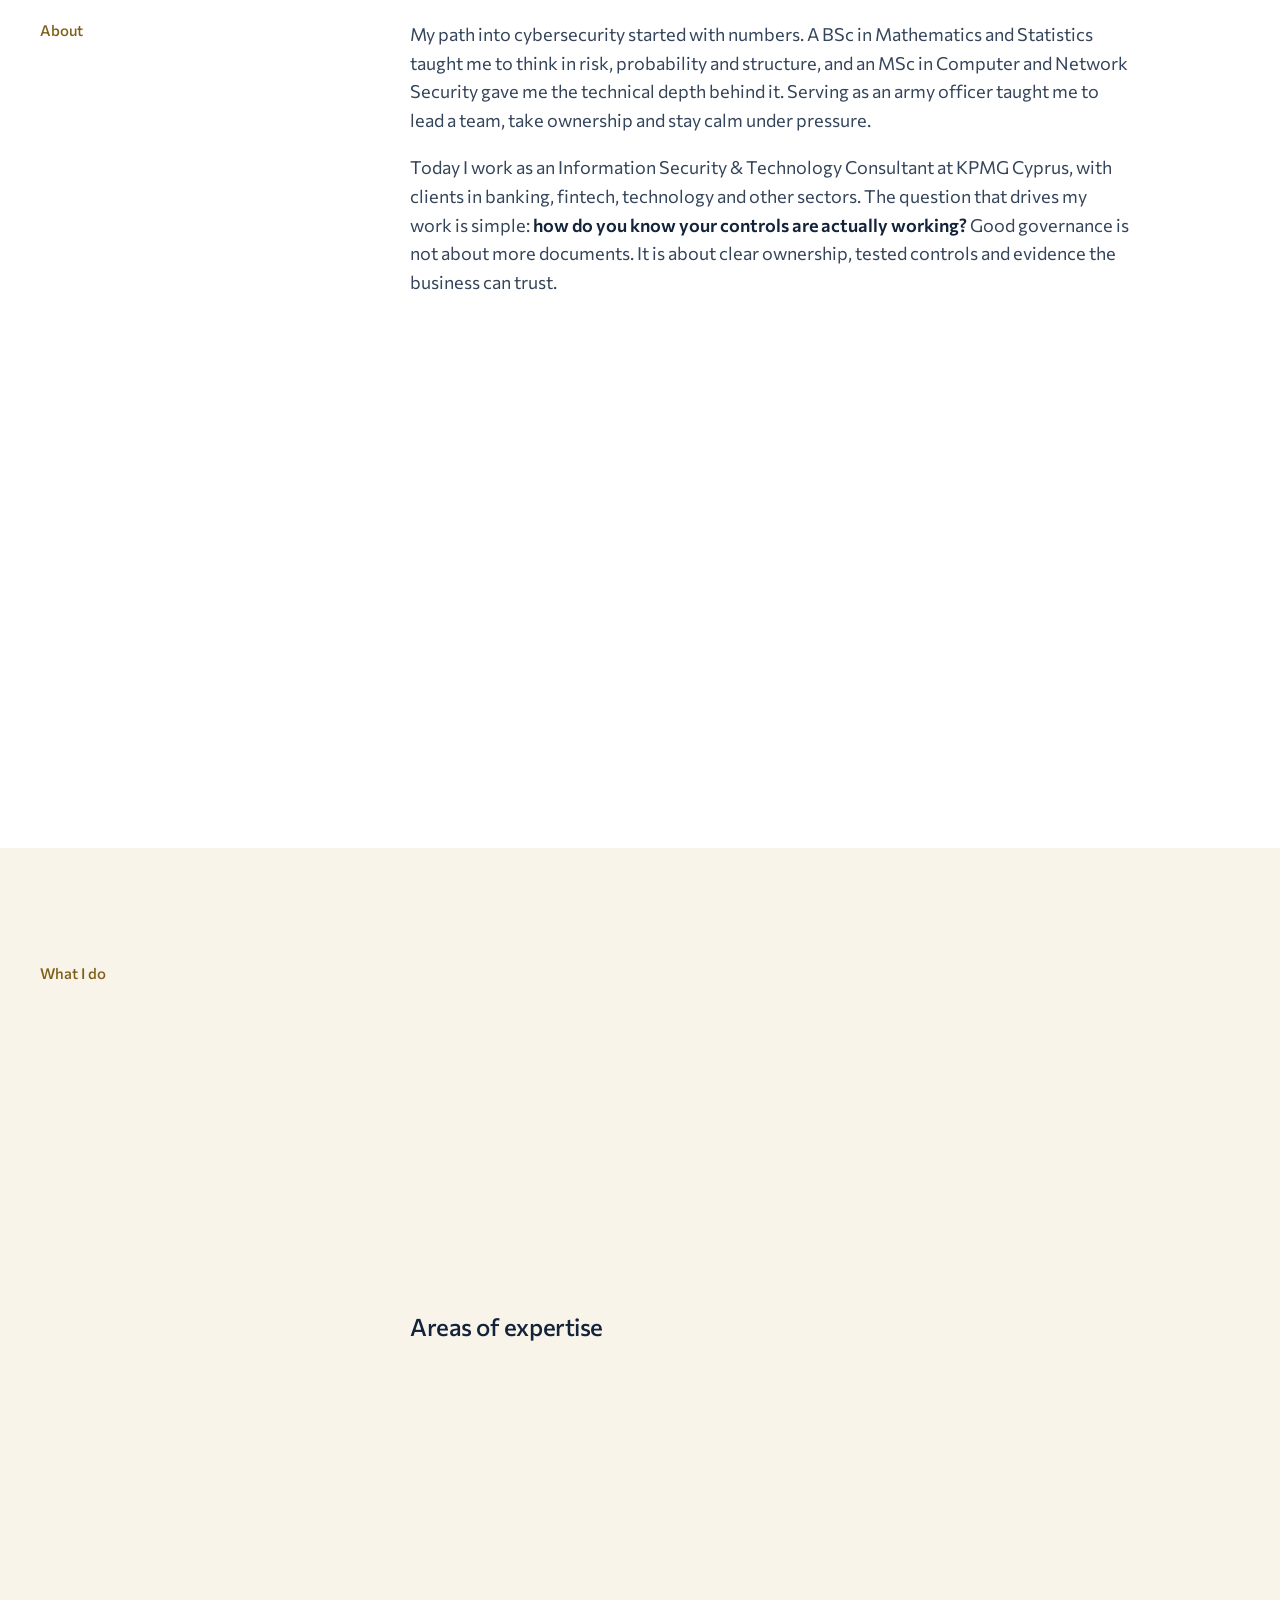
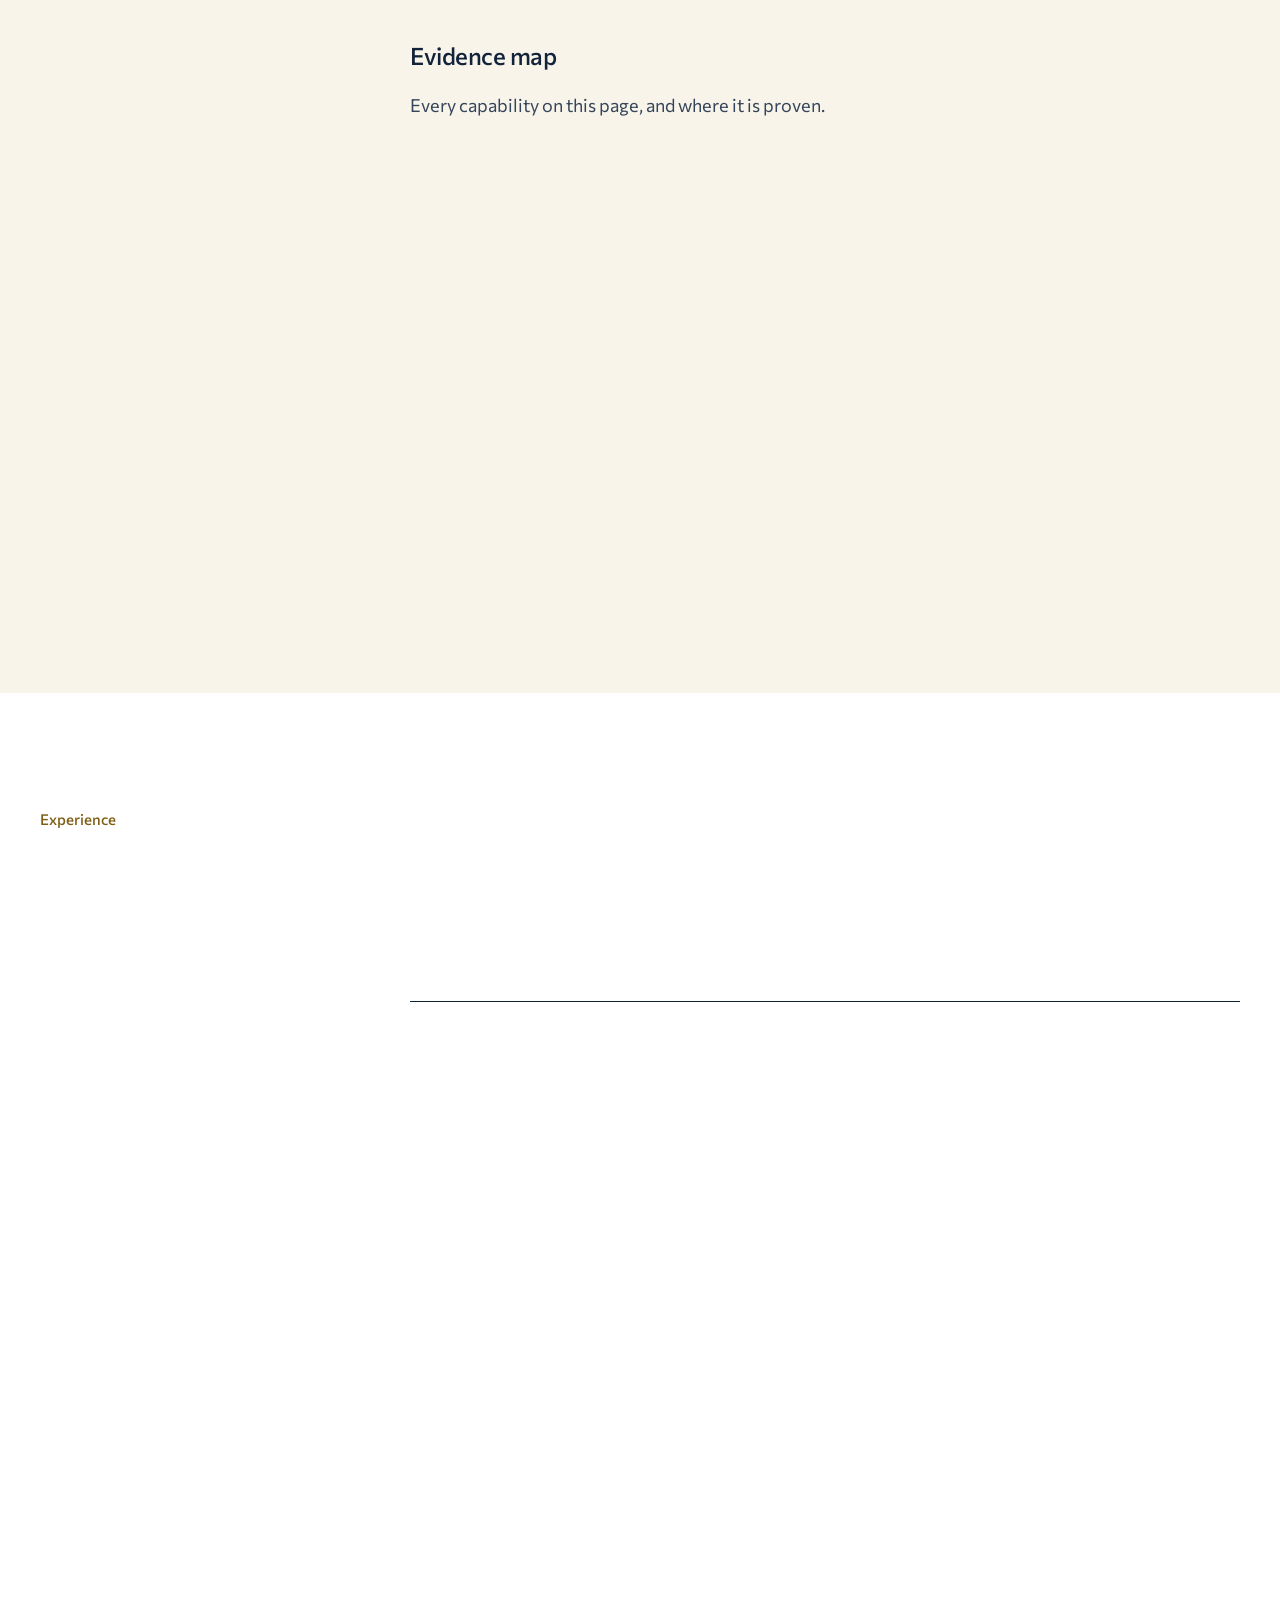
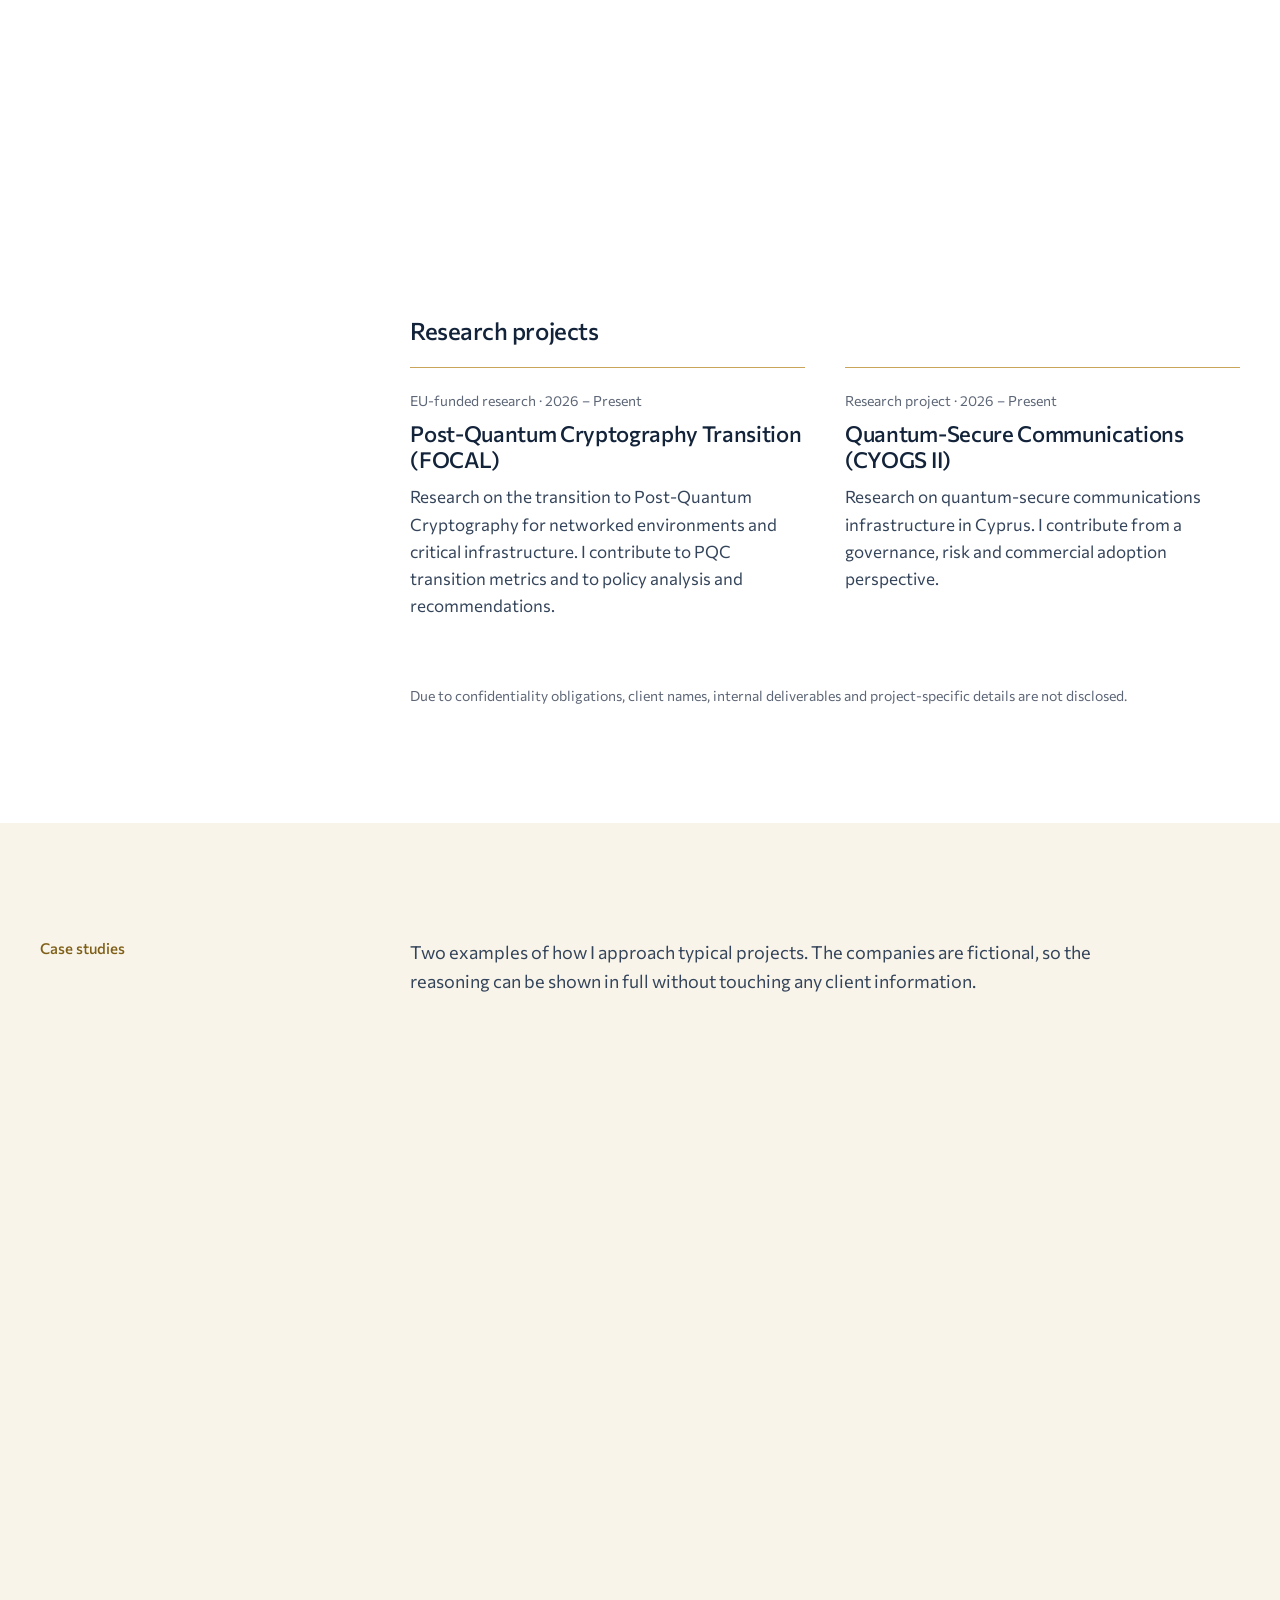
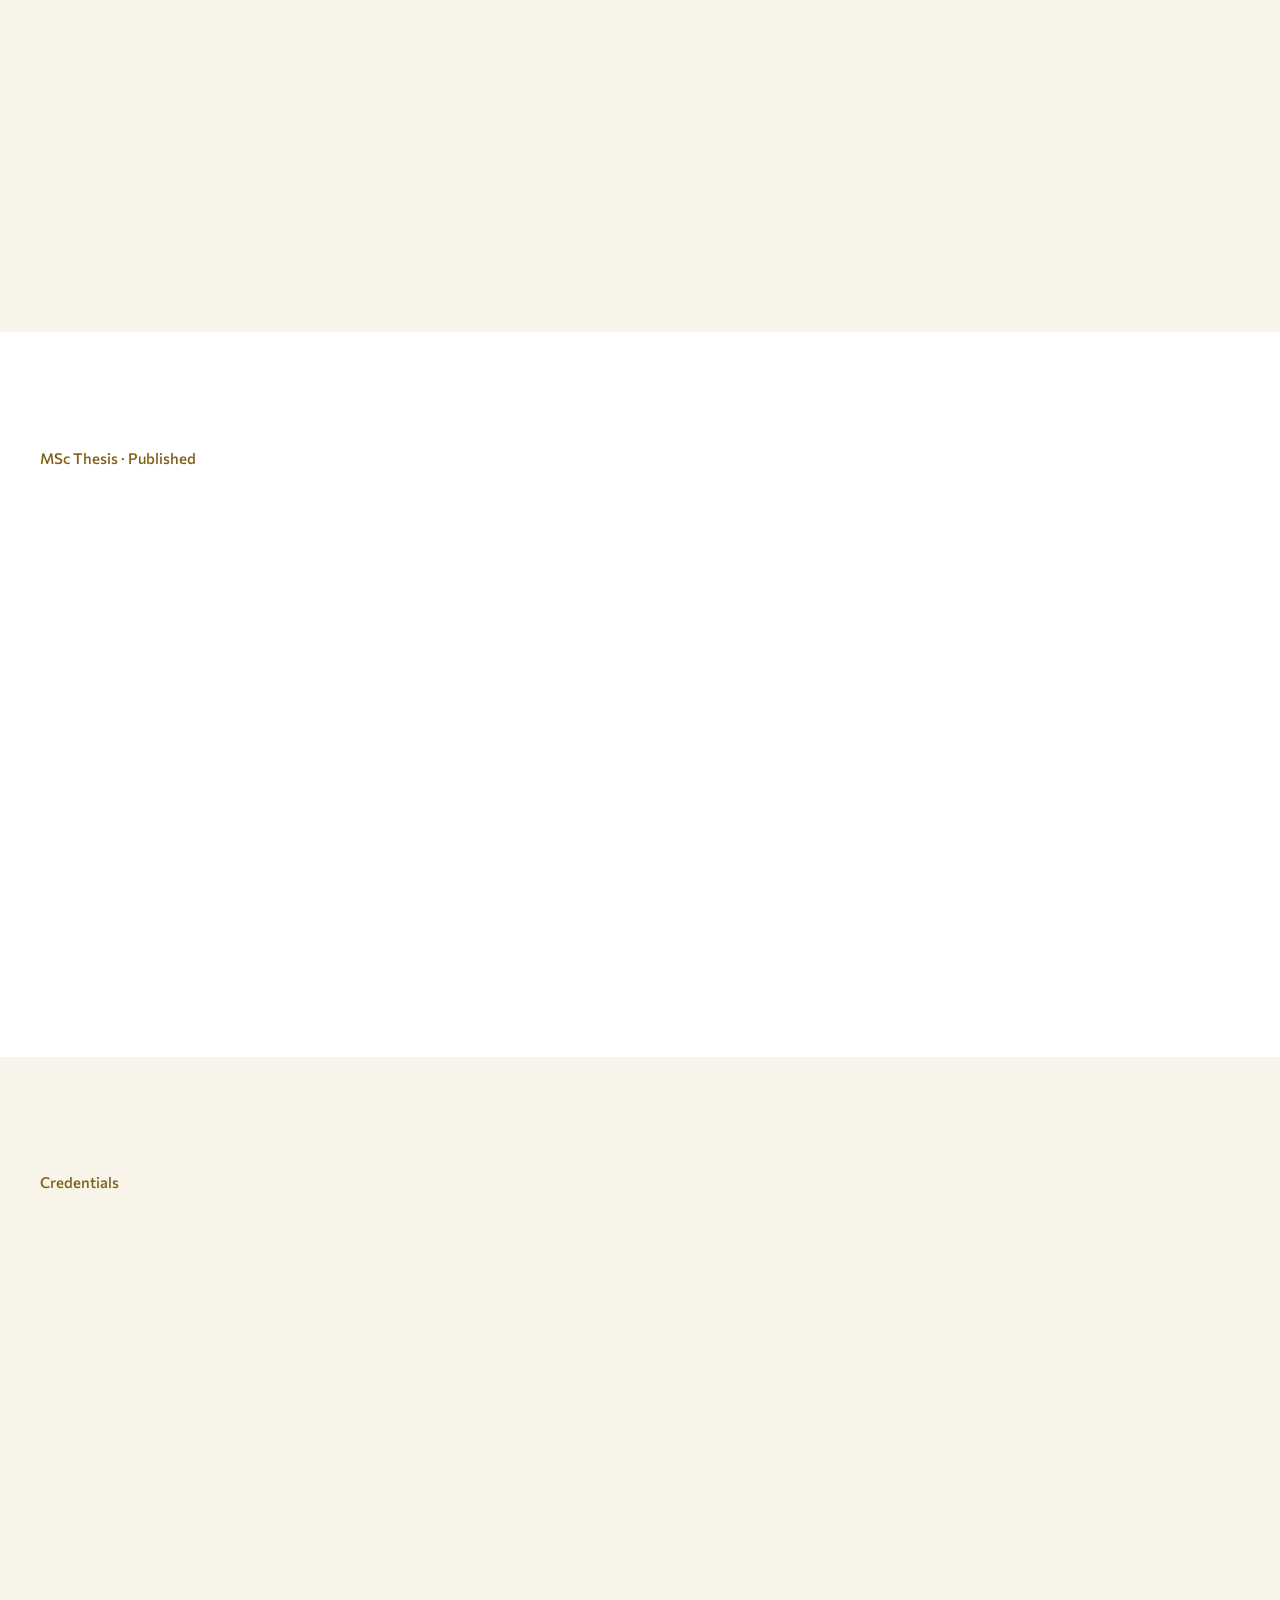
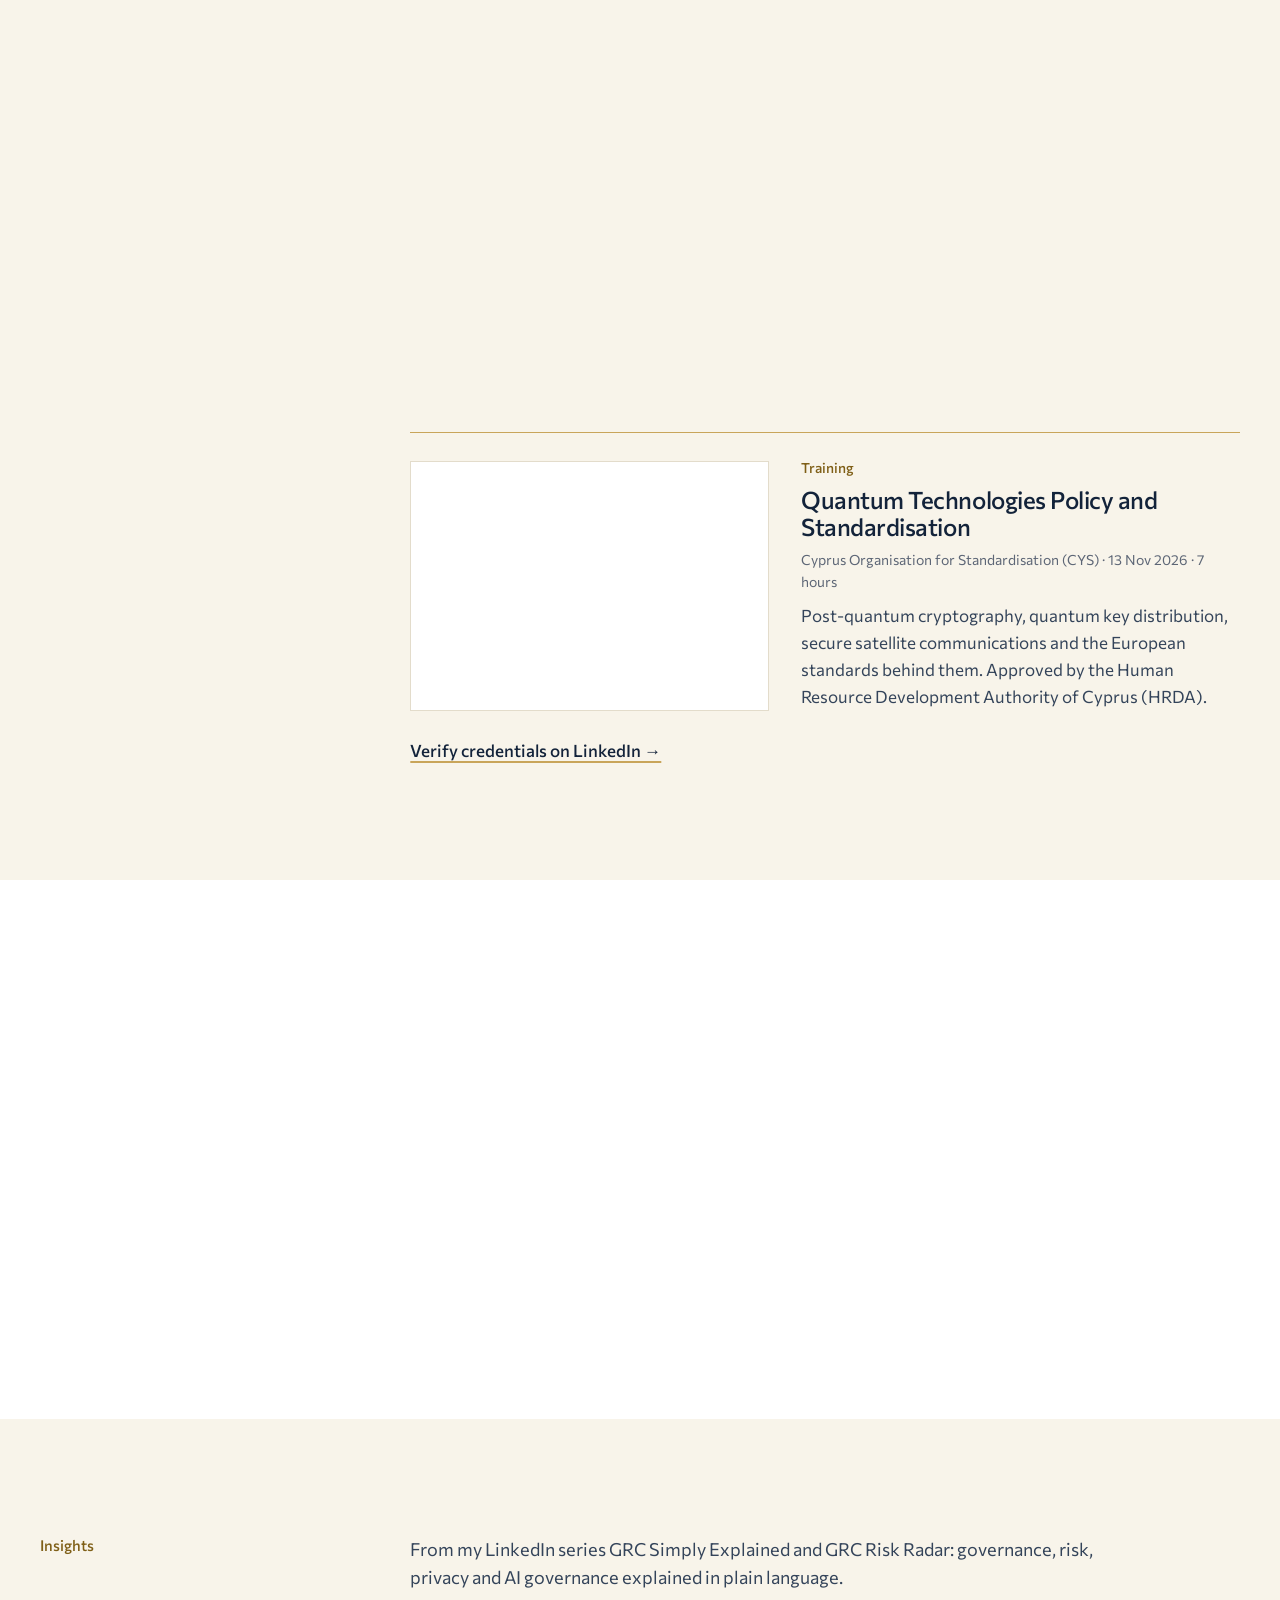
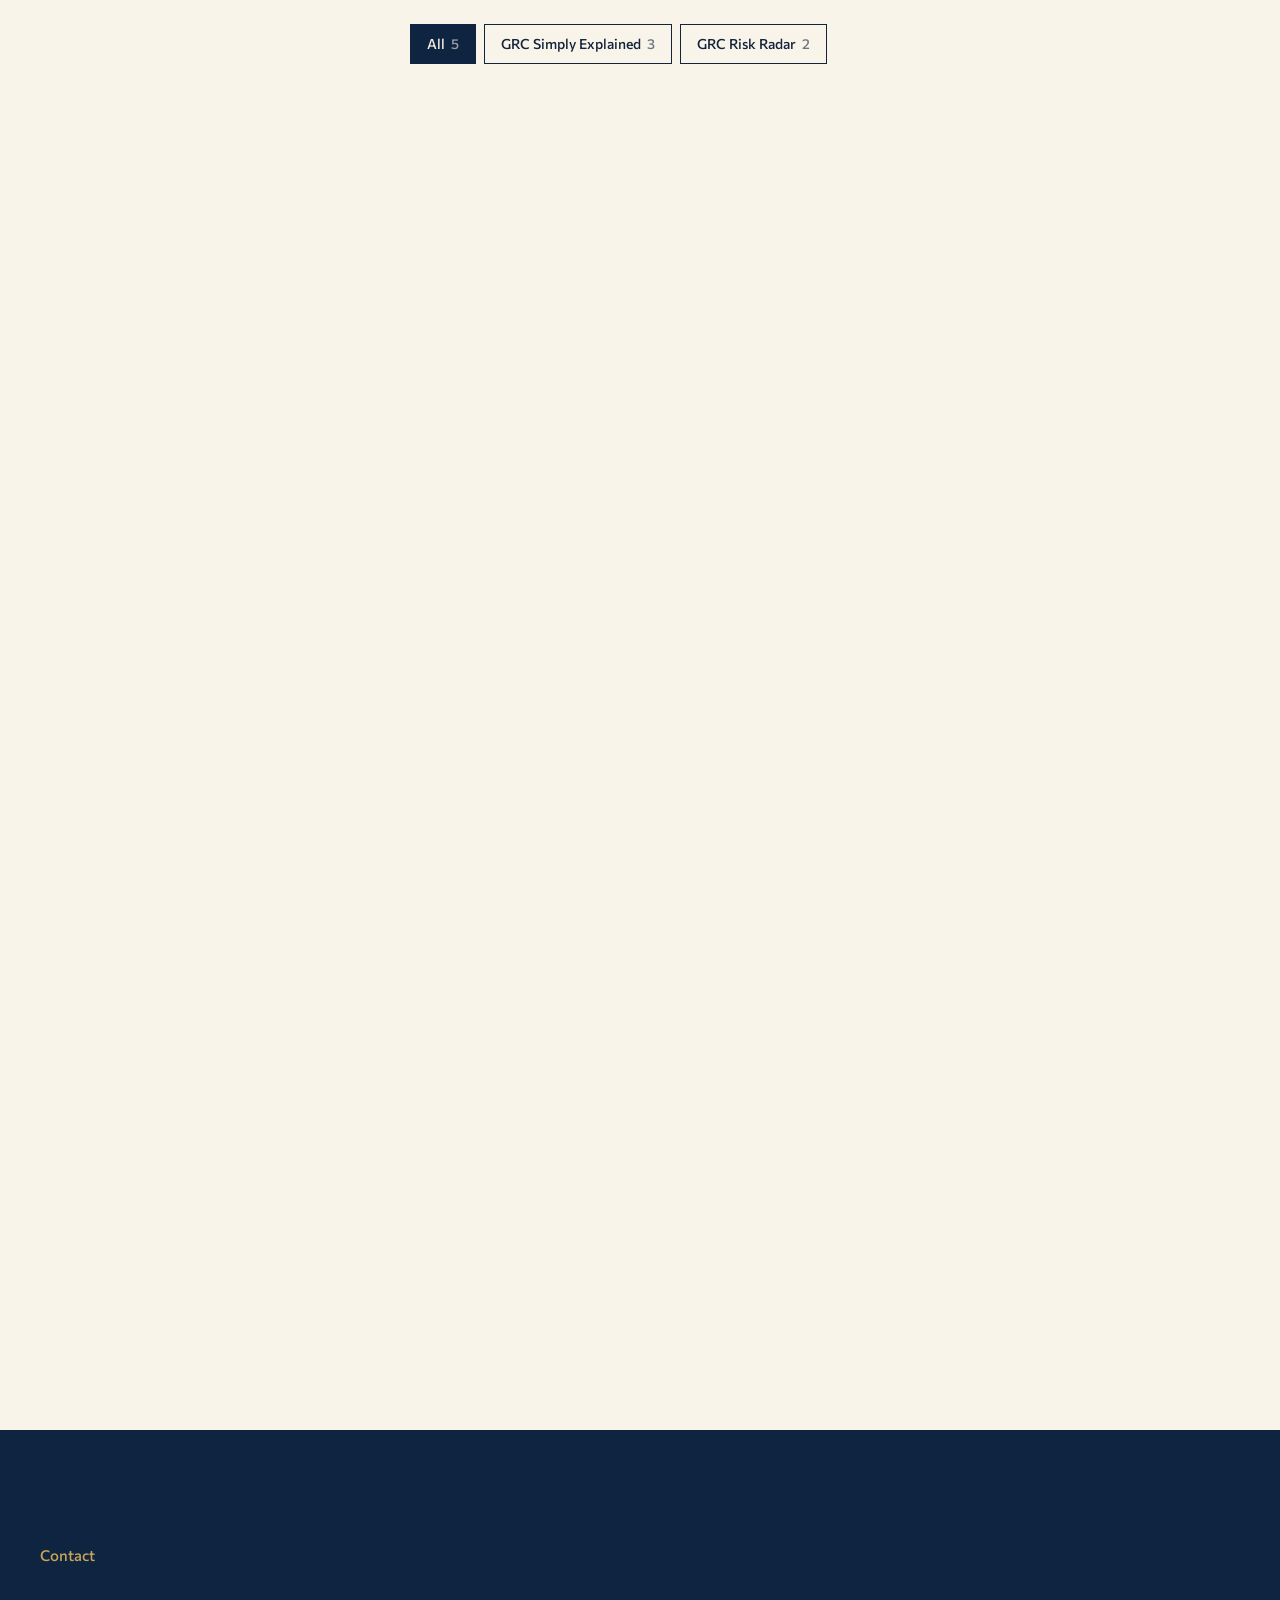
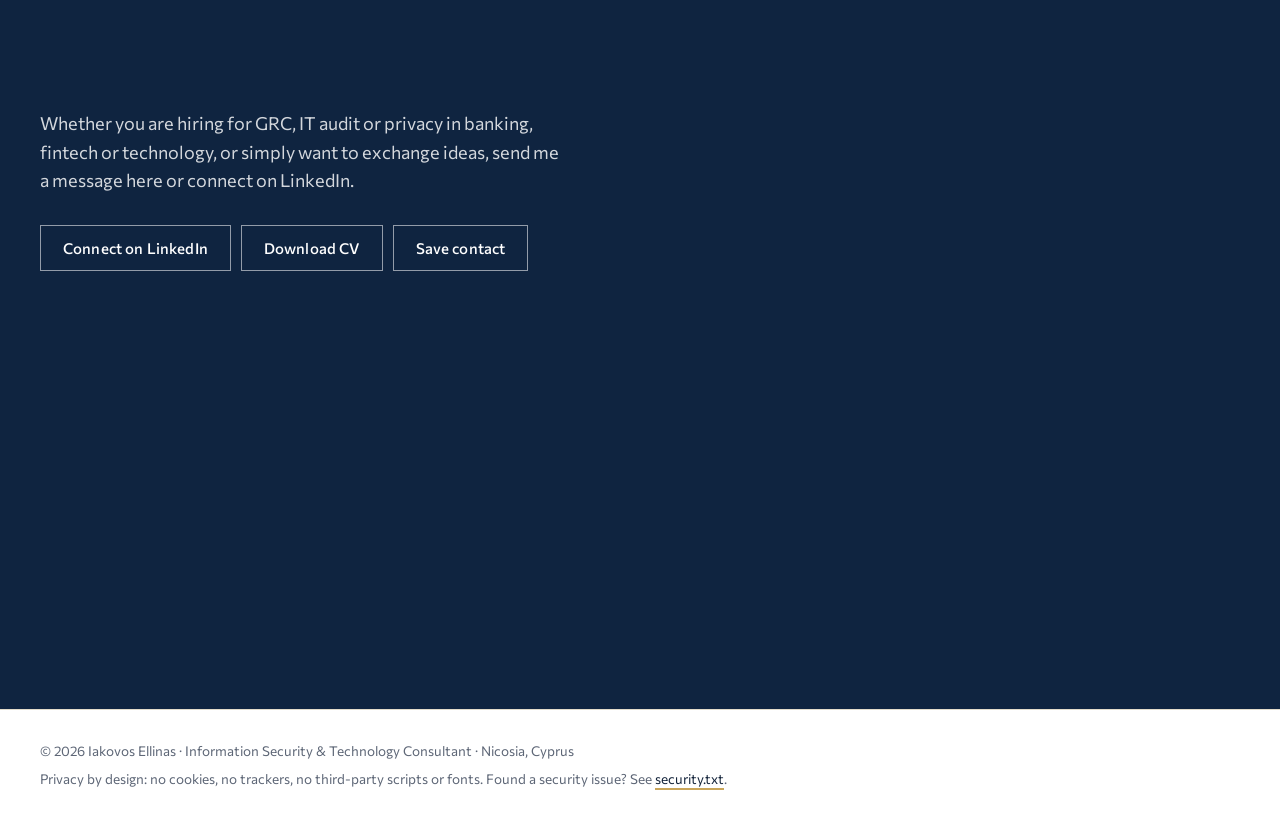
==== commit 8043b73b: "Certificate images, Azure certificate and phone layout fixes Each certification shows its certificat" ====
--- a/index.html
+++ b/index.html
@@ -69,7 +69,7 @@
   </script>
 
   <!-- ?v= forces browsers to load the new stylesheet instead of a cached old one -->
-  <link rel="stylesheet" href="style.css?v=20261115i" />
+  <link rel="stylesheet" href="style.css?v=20261116a" />
 </head>
 
 <body>
@@ -413,13 +413,16 @@
 
         <div class="grid-3">
           <article class="card cert cert-lead">
+            <a class="cert-img" href="img/certs/iso42001.jpg?v=1" target="_blank" rel="noopener" aria-label="Open the certificate: ISO/IEC 42001:2023"><img src="img/certs/iso42001-thumb.jpg?v=1" alt="Certificate: ISO/IEC 42001:2023" width="520" height="368" loading="lazy" decoding="async" /></a>
             <p class="cert-badge">Lead Auditor</p>
             <h4>ISO/IEC 42001:2023</h4>
             <p class="cert-name">AI Management System</p>
             <p class="cert-meta">BSI Training Academy · Aug 2026</p>
             <p class="cert-id">ID ENR-02040918</p>
+          <p class="cert-more"><a href="img/certs/iso42001-course.jpg?v=1" target="_blank" rel="noopener">Training course certificate (ENR-02040917)</a></p>
           </article>
           <article class="card cert cert-lead">
+            <a class="cert-img" href="img/certs/iso27701.jpg?v=1" target="_blank" rel="noopener" aria-label="Open the certificate: ISO/IEC 27701:2025"><img src="img/certs/iso27701-thumb.jpg?v=1" alt="Certificate: ISO/IEC 27701:2025" width="491" height="347" loading="lazy" decoding="async" /></a>
             <p class="cert-badge">Lead Auditor</p>
             <h4>ISO/IEC 27701:2025</h4>
             <p class="cert-name">Privacy Information Management System</p>
@@ -427,6 +430,7 @@
             <p class="cert-id">ID oufglzyovj</p>
           </article>
           <article class="card cert cert-lead">
+            <a class="cert-img" href="img/certs/iso27001.jpg?v=1" target="_blank" rel="noopener" aria-label="Open the certificate: ISO/IEC 27001:2022"><img src="img/certs/iso27001-thumb.jpg?v=1" alt="Certificate: ISO/IEC 27001:2022" width="368" height="520" loading="lazy" decoding="async" /></a>
             <p class="cert-badge">Lead Auditor</p>
             <h4>ISO/IEC 27001:2022</h4>
             <p class="cert-name">Information Security Management System</p>
@@ -435,14 +439,21 @@
           </article>
         </div>
 
-        <div class="grid-2 cert-small">
+        <div class="grid-3 cert-small">
           <article class="card cert">
+            <a class="cert-img" href="img/certs/xm-exposure.jpg?v=1" target="_blank" rel="noopener" aria-label="Open the certificate: Exposure Management Certification"><img src="img/certs/xm-exposure-thumb.jpg?v=1" alt="Certificate: Exposure Management Certification" width="491" height="347" loading="lazy" decoding="async" /></a>
             <h4>Exposure Management Certification</h4>
             <p class="cert-meta">XM Cyber · Apr 2026 · ID arpybjhuug</p>
           </article>
           <article class="card cert">
+            <a class="cert-img" href="img/certs/xm-board.jpg?v=1" target="_blank" rel="noopener" aria-label="Open the certificate: Risk Reporting to the Board for Modern CISOs"><img src="img/certs/xm-board-thumb.jpg?v=1" alt="Certificate: Risk Reporting to the Board for Modern CISOs" width="520" height="367" loading="lazy" decoding="async" /></a>
             <h4>Risk Reporting to the Board for Modern CISOs</h4>
             <p class="cert-meta">XM Cyber · Feb 2026 · ID ikvctzrawn</p>
+          </article>
+          <article class="card cert">
+            <a class="cert-img" href="img/certs/azure.jpg?v=1" target="_blank" rel="noopener" aria-label="Open the certificate: Essentials with Azure Fundamentals"><img src="img/certs/azure-thumb.jpg?v=1" alt="Certificate: Essentials with Azure Fundamentals" width="484" height="374" loading="lazy" decoding="async" /></a>
+            <h4>Essentials with Azure Fundamentals</h4>
+            <p class="cert-meta">Microsoft via Coursera · Jun 2026 · ID NGQRODK9J9OG</p>
           </article>
         </div>
 
--- a/style.css
+++ b/style.css
@@ -1176,11 +1176,37 @@
   .insight > *, .insight > .card-tag { grid-column: 2; }
 }
 
+
+/* Certificate images */
+.cert-img { display: flex; align-items: center; justify-content: center; aspect-ratio: 4 / 3; margin-bottom: 14px; padding: 10px; background: #ffffff; border: 1px solid var(--line); transition: border-color 0.2s ease; }
+.cert-img { overflow: hidden; }
+.cert-img img { width: 100%; height: 100%; object-fit: contain; }
+.cert-img:hover { border-color: var(--gold); }
+.cert-small .cert-img { aspect-ratio: 3 / 2; padding: 8px; }
+.cert-more { font-size: 14px; }
+.cert-doc > a { display: block; }
+
+/* Phones: stack the research block and let long chip rows scroll sideways */
+@media (max-width: 860px) {
+  .showcase { grid-template-columns: 1fr; gap: 32px; }
+  .showcase-visual { max-width: 520px; }
+  .grid-3.cert-small { grid-template-columns: 1fr 1fr; }
+}
+@media (max-width: 560px) {
+  .doc-checks li { flex-wrap: wrap; gap: 2px 10px; }
+  .doc-checks b { white-space: normal; }
+  .ev-caps, .filters { flex-wrap: nowrap !important; overflow-x: auto; -webkit-overflow-scrolling: touch; scroll-snap-type: x proximity; scrollbar-width: thin; padding-bottom: 10px; }
+  .ev-cap, .chip { flex: 0 0 auto; white-space: nowrap !important; scroll-snap-align: start; }
+  .filters { margin-right: calc(-1 * var(--pad)); padding-right: var(--pad); }
+  .grid-3.cert-small { grid-template-columns: 1fr; }
+  .cert-small .cert-img { max-width: 360px; }
+}
+
 /* ---------- Print ---------- */
 @media print {
   :root, [data-theme="dark"] { --paper: #fff; --paper-2: #fff; --card: #fff; --ink: #000; --ink-2: #222; --muted: #444; --line: #bbb; --accent: #86651b; --link: #000; --on-ink: #fff; --shadow: none; }
   body { font-size: 11pt; background: #fff; }
-  .site-header, .skip-link, .menu-toggle, .theme-toggle, .lang-switch, .hero-buttons, .contact-buttons, .contact-form, .filters, .ev-explorer, .mode-tabs, .showcase-btn, .more-link, .insight-link, .cover, .insight-img, .showcase-visual, .exhibit::before { display: none !important; }
+  .site-header, .skip-link, .menu-toggle, .theme-toggle, .lang-switch, .hero-buttons, .contact-buttons, .contact-form, .filters, .ev-explorer, .mode-tabs, .showcase-btn, .more-link, .insight-link, .cover, .insight-img, .cert-img, .showcase-visual, .exhibit::before { display: none !important; }
   .sec-head, .about-grid > div > .sec-head { position: static !important; }
   .has-explorer .ev-wrap { display: block !important; }
   .modes.is-tabs { display: grid !important; grid-template-columns: 1fr; }
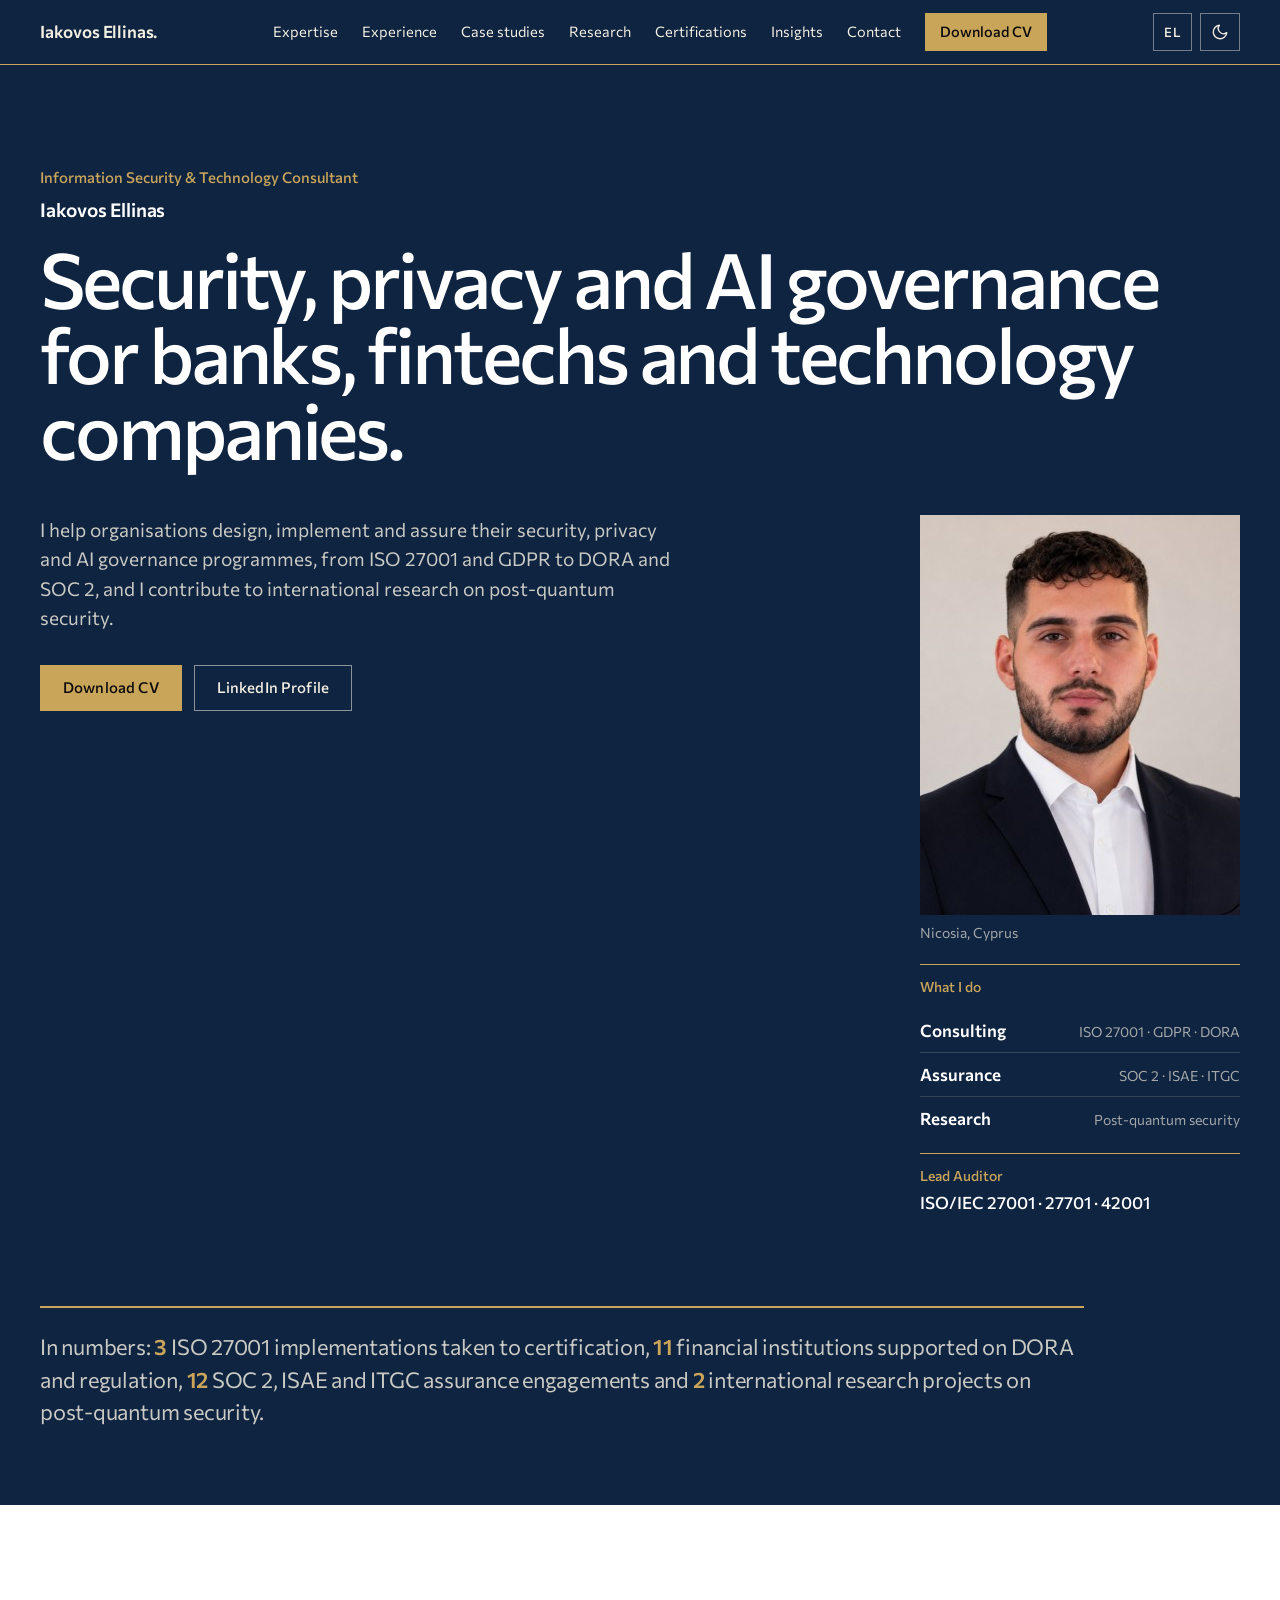
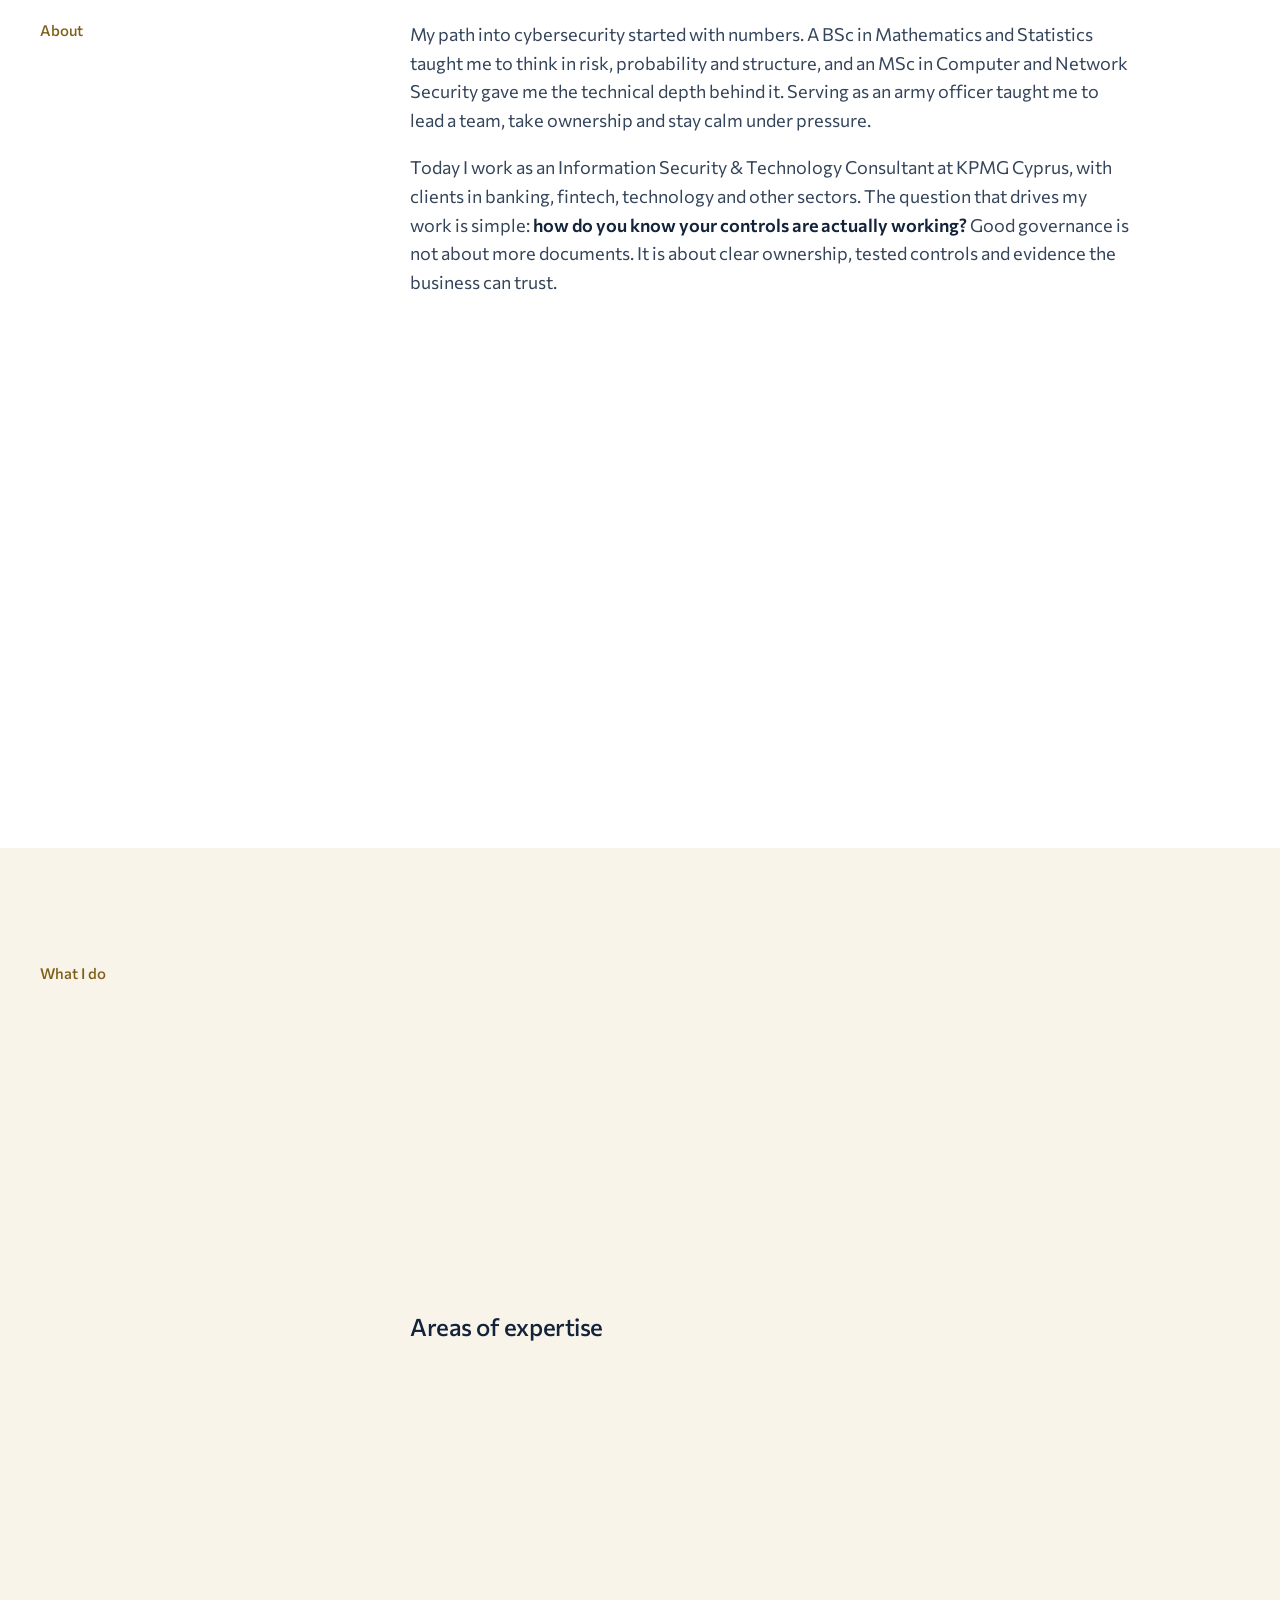
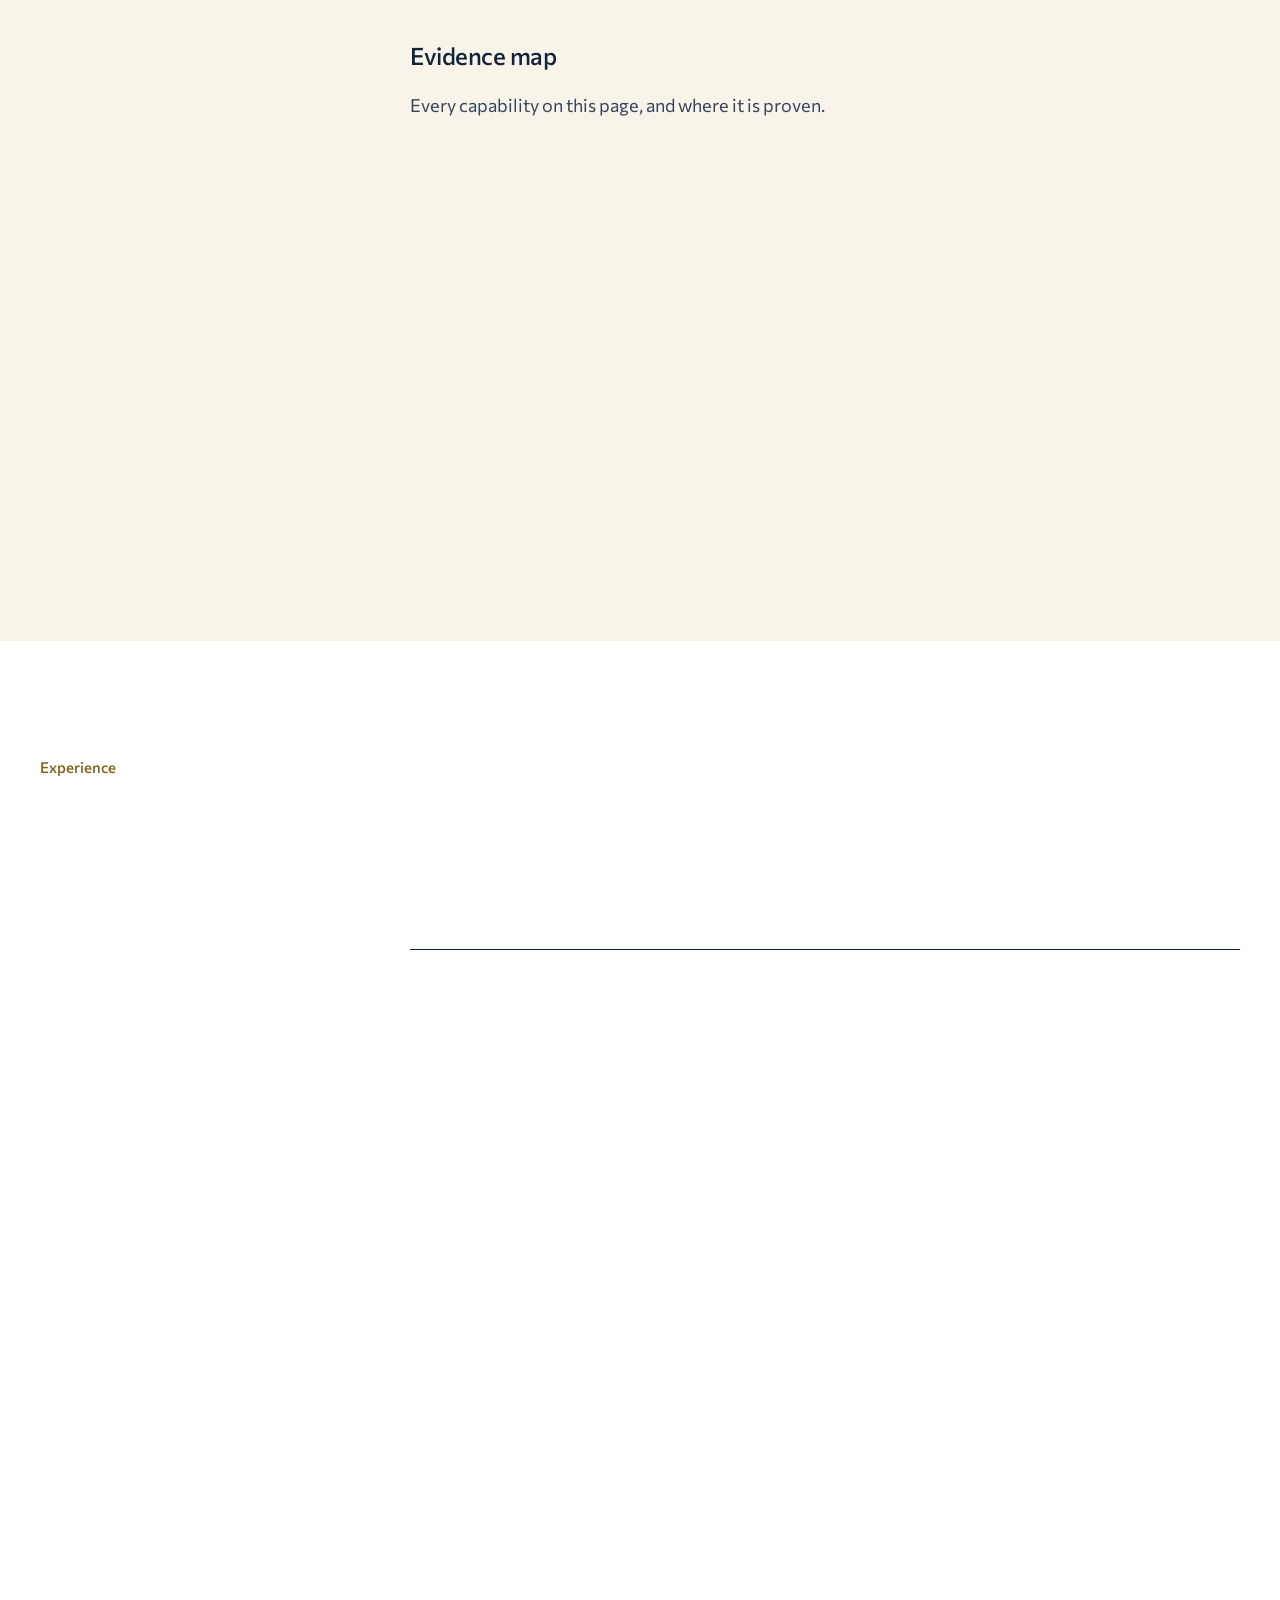
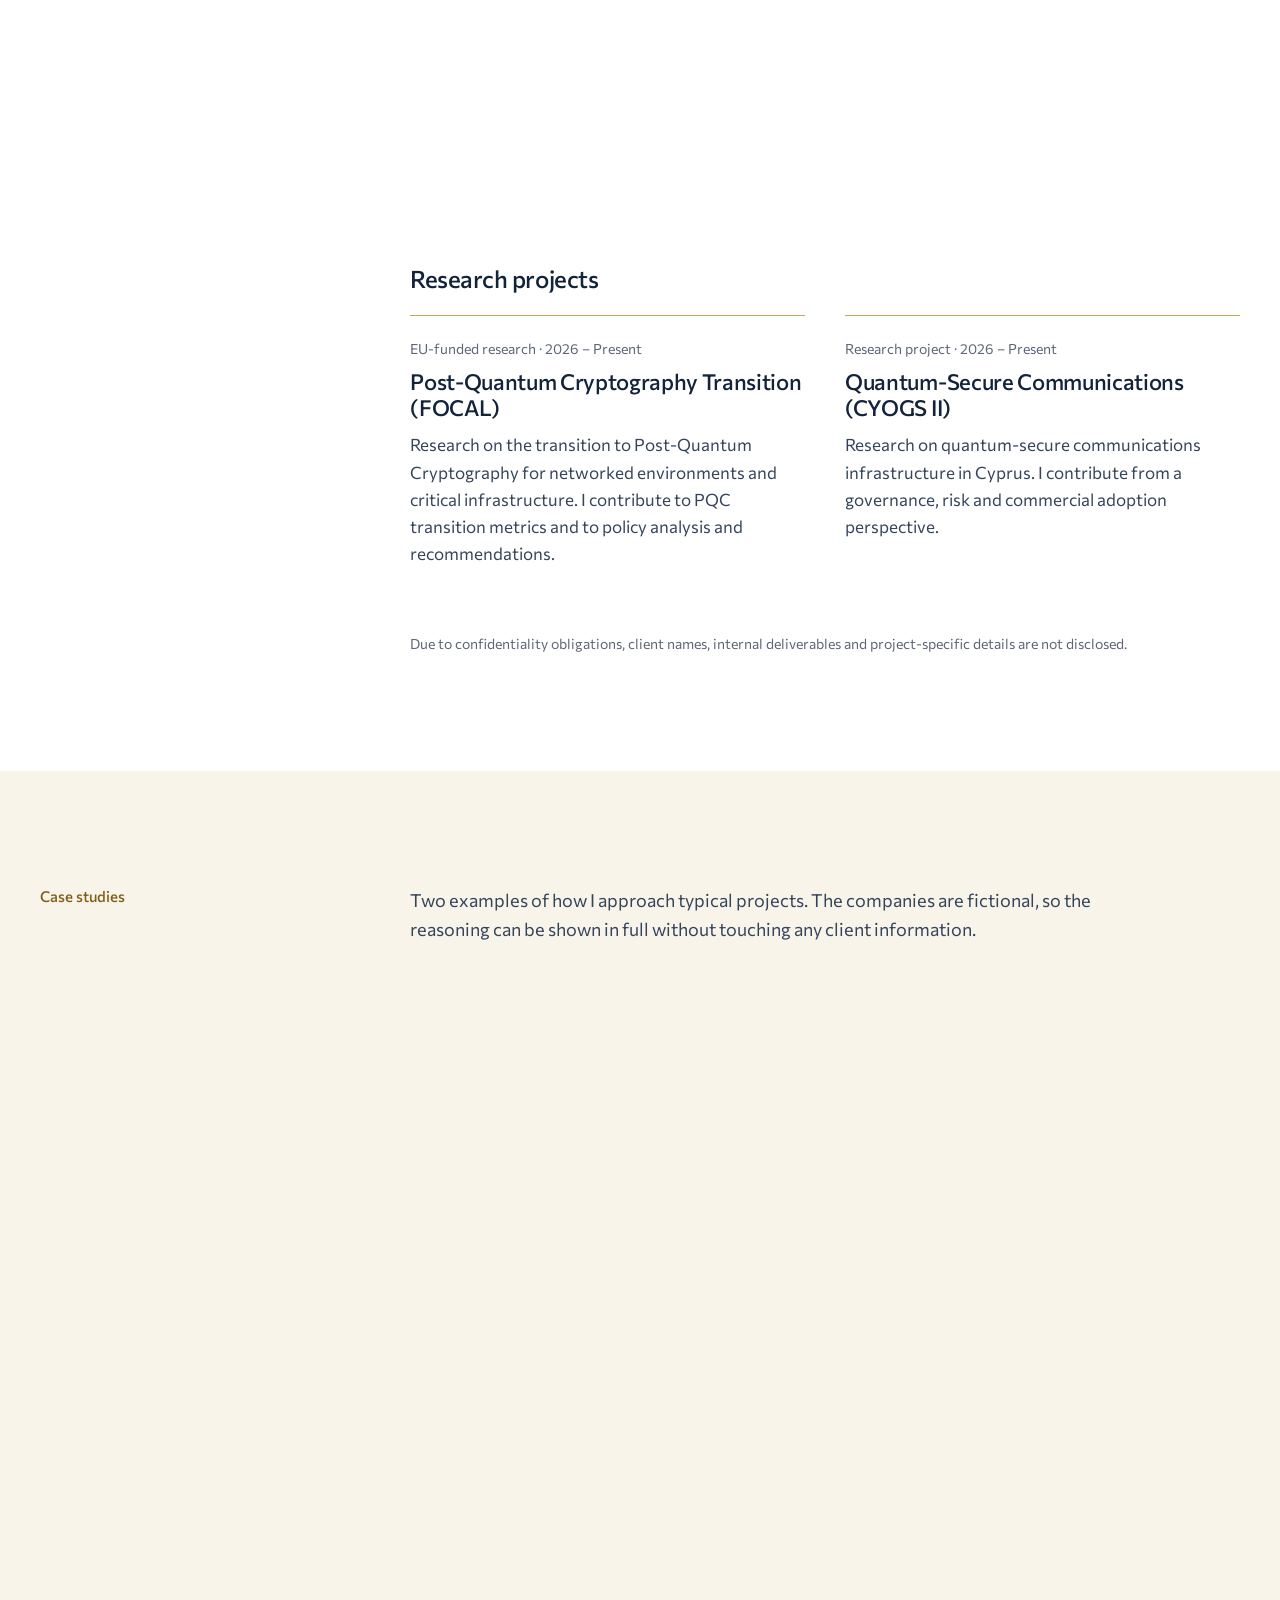
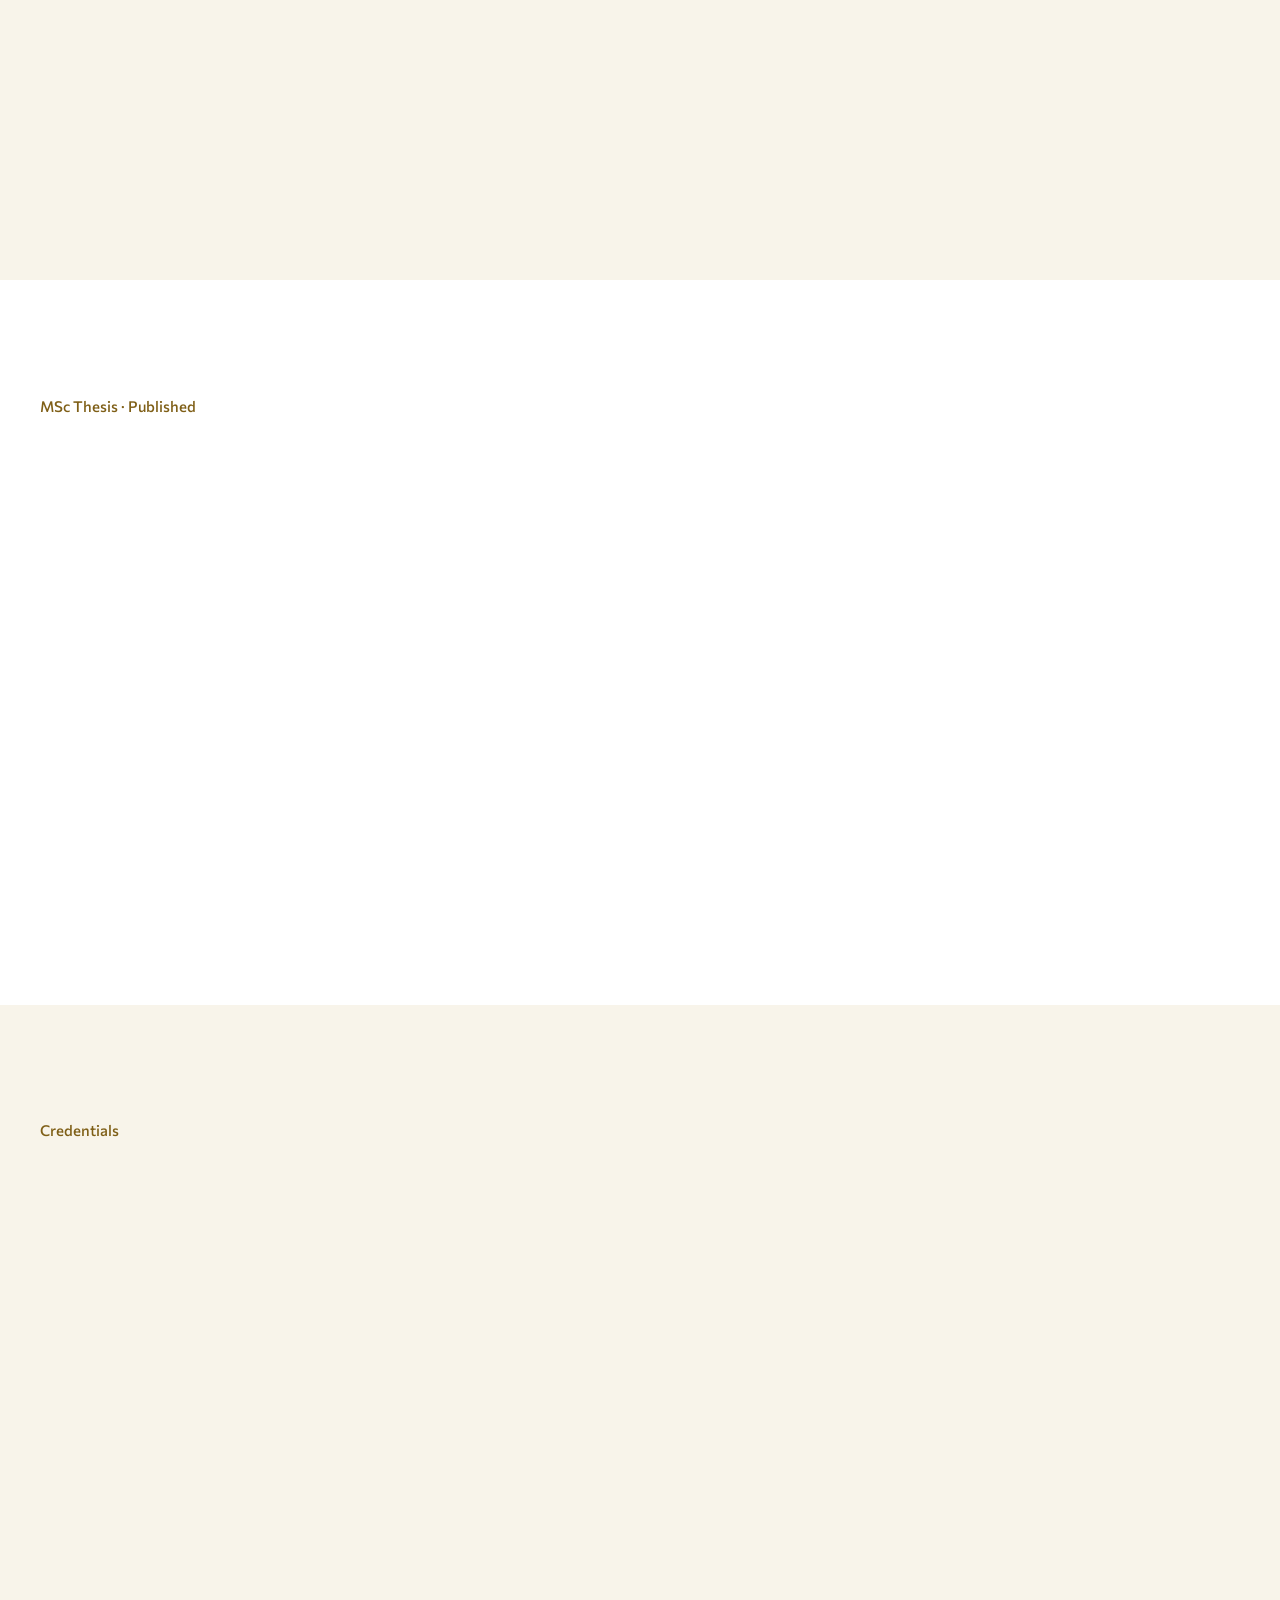
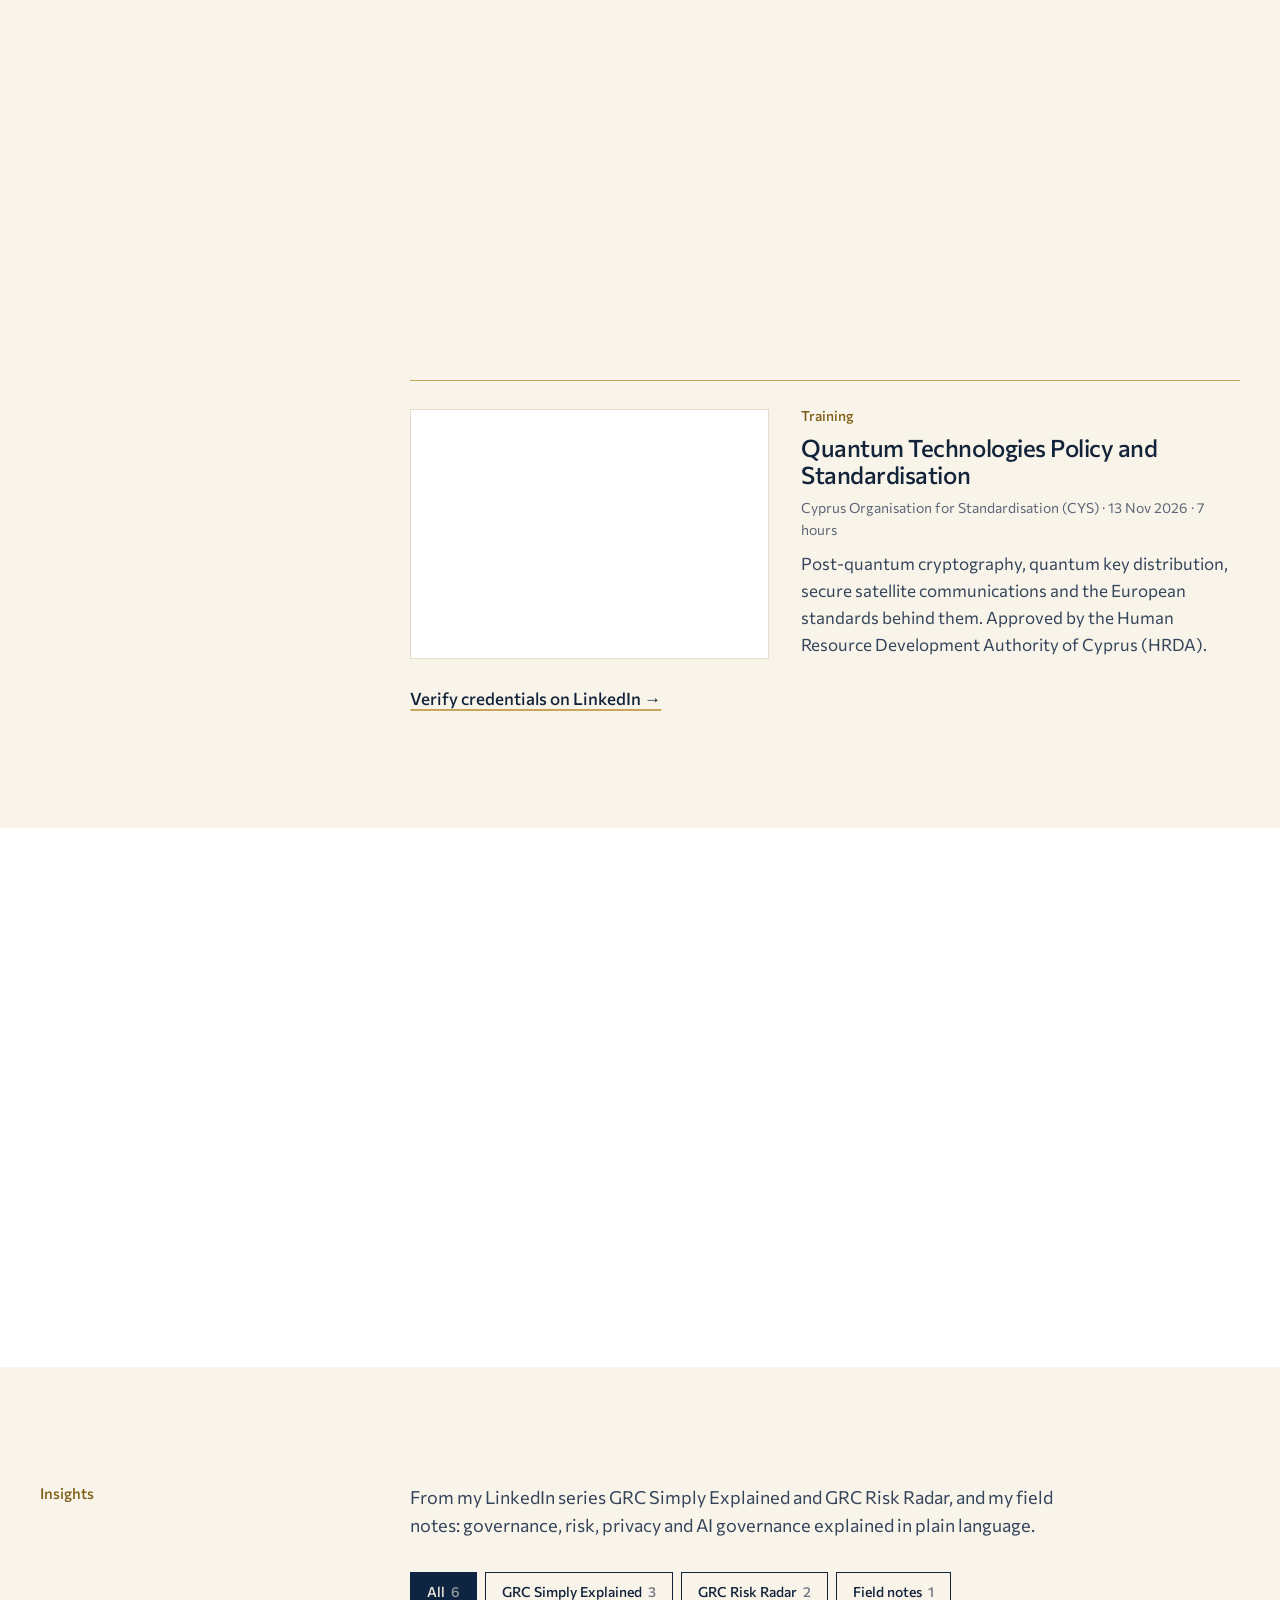
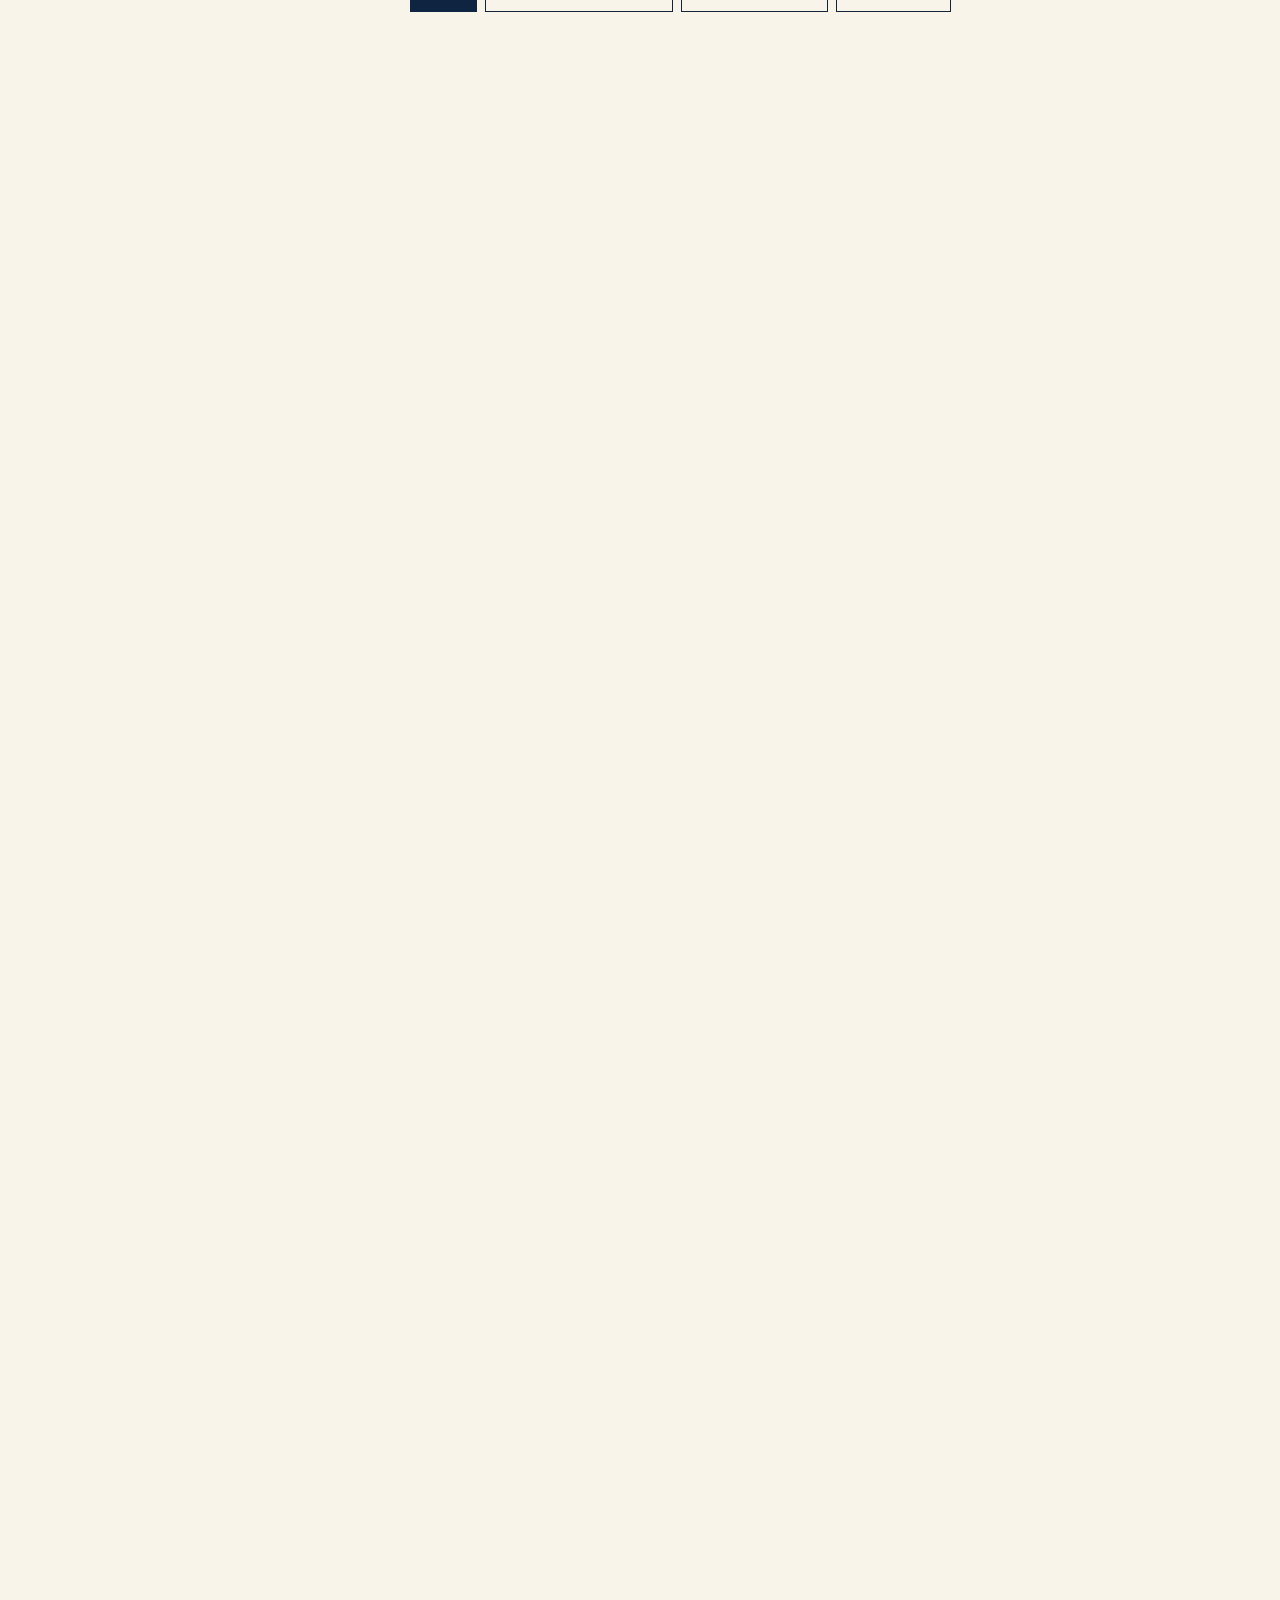
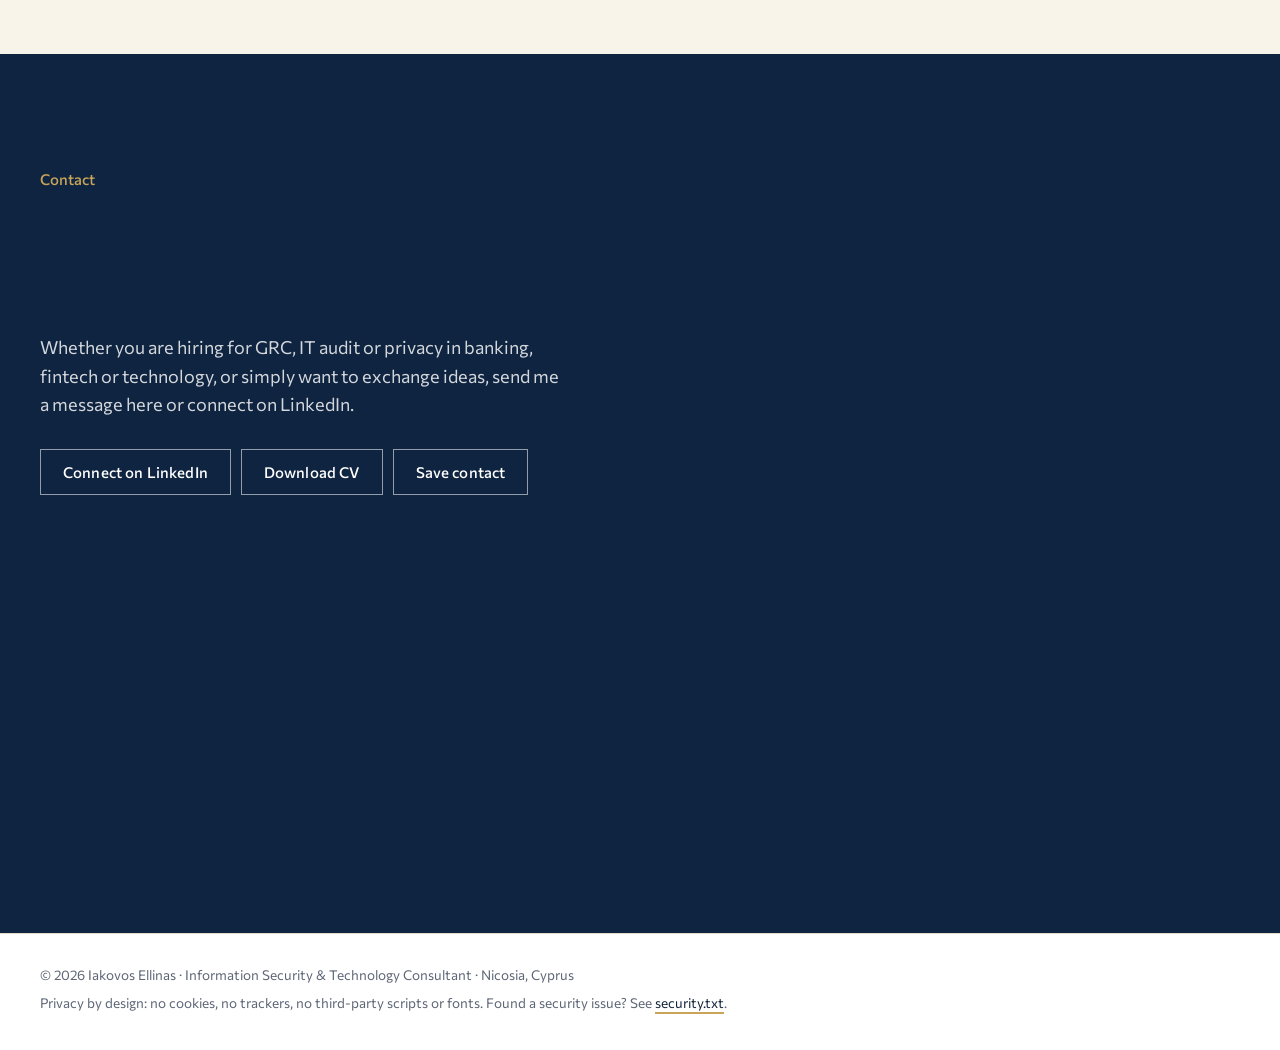
==== commit d33eecac: "Add the CYS Quantum Technologies field note to Insights New first article (16 November post) with it" ====
--- a/index.html
+++ b/index.html
@@ -252,8 +252,7 @@
               <tr><th scope="row">Audit &amp; assurance</th><td data-label="Credential">Three ISO Lead Auditor certifications</td><td data-label="Work experience">12 SOC 2, ISAE and ITGC engagements, 10+ assurance reports</td><td data-label="Published work"><a href="https://www.linkedin.com/feed/update/urn:li:activity:7476245719029452801/" target="_blank" rel="noopener">GRC Simply Explained #3</a></td></tr>
               <tr><th scope="row">DORA &amp; financial regulation</th><td data-label="Credential"><span class="ev-none" aria-label="none">—</span></td><td data-label="Work experience">11 financial institutions on DORA, PSD2, CRD VI, SWIFT CSCF</td><td data-label="Published work"><a href="case-studies/dora-third-party-risk.html">Case study: DORA ICT third-party risk</a></td></tr>
               <tr><th scope="row">Third-party &amp; cloud risk</th><td data-label="Credential"><span class="ev-none" aria-label="none">—</span></td><td data-label="Work experience">Cloud security and third-party provider audits</td><td data-label="Published work"><a href="https://www.linkedin.com/feed/update/urn:li:activity:7477650898479992832/" target="_blank" rel="noopener">GRC Risk Radar #1</a> · <a href="https://www.linkedin.com/feed/update/urn:li:activity:7527271626665631744/" target="_blank" rel="noopener">#2</a> · <a href="case-studies/dora-third-party-risk.html">DORA case study</a></td></tr>
-              <tr><th scope="row">Cyber risk reporting</th><td data-label="Credential">XM Cyber: Risk Reporting to the Board; Exposure Management</td><td data-label="Work experience">Findings and risk assessments reported to client management</td><td data-label="Published work"><span class="ev-none" aria-label="none">—</span></td></tr>
-              <tr><th scope="row">Post-quantum security</th><td data-label="Credential">Quantum Technologies Policy and Standardisation (CYS, 2026)</td><td data-label="Work experience">2 international research projects (PQC transition, quantum-secure communications)</td><td data-label="Published work"><span class="ev-none" aria-label="none">—</span></td></tr>
+              <tr><th scope="row">Cyber risk reporting</th><td data-label="Credential">XM Cyber: Risk Reporting to the Board, Exposure Management</td><td data-label="Work experience">Findings and risk assessments reported to client management</td>XX security</th><td data-label="Credential">Quantum Technologies Policy and Standardisation (CYS, 2026)</td><td data-label="Work experience">2 international research projects (PQC transition, quantum-secure communications)</td><td data-label="Published work"><a href="https://www.linkedin.com/feed/update/urn:li:activity:7528049699413499904/" target="_blank" rel="noopener">Field note: Quantum Technologies Policy and Standardisation</a></td></tr>
             </tbody>
           </table>
         </div>
@@ -291,7 +290,7 @@
                 <li>Supported <strong>11 financial institutions</strong> on DORA implementation and on PSD2, CRD VI, SWIFT CSCF and Central Bank of Cyprus regulatory compliance reviews.</li>
                 <li>Performed control testing and evidence review across <strong>12 SOC 2, ISAE 3000/3402 and ITGC engagements</strong>, supporting the issuance of <strong>10+ assurance reports</strong>.</li>
                 <li>Implemented GDPR programmes, from compliance gap assessments to data protection policies and procedures.</li>
-                <li>Conducted cloud security and third-party provider audits; reported findings, risk assessments and compliance matrices to client management.</li>
+                <li>Conducted cloud security and third-party provider audits, reported findings, risk assessments and compliance matrices to client management.</li>
                 <li>Active contributor to <strong>2 international research projects</strong> on post-quantum cryptography and quantum-secure communications.</li>
               </ul>
             </div>
@@ -305,7 +304,7 @@
             <div class="tl-body">
               <h3>Lieutenant (Reserve)</h3>
               <p class="tl-org">Cyprus Army</p>
-              <p>Completed officer training in Crete, Greece; active service Jul 2019 – Sep 2020, leading a unit of 30 soldiers. Reserve officer since.</p>
+              <p>Completed officer training in Crete, Greece, active service Jul 2019 – Sep 2020, leading a unit of 30 soldiers. Reserve officer since.</p>
             </div>
           </article>
         </div>
@@ -483,11 +482,18 @@
       <div class="container">
         <div class="sec-head"><p class="section-label"><span class="num">07</span>Insights</p>
         <h2>Writing on GRC</h2></div>
-        <p class="section-intro">From my LinkedIn series GRC Simply Explained and GRC Risk Radar: governance, risk, privacy and AI governance explained in plain language.</p>
-
-        <div class="filters" role="group" aria-label="Filter articles by series" hidden><button type="button" class="chip" data-filter="all" aria-pressed="true">All</button><button type="button" class="chip" data-filter="se" aria-pressed="false">GRC Simply Explained</button><button type="button" class="chip" data-filter="rr" aria-pressed="false">GRC Risk Radar</button></div>
+        <p class="section-intro">From my LinkedIn series GRC Simply Explained and GRC Risk Radar, and my field notes: governance, risk, privacy and AI governance explained in plain language.</p>
+
+        <div class="filters" role="group" aria-label="Filter articles by series" hidden><button type="button" class="chip" data-filter="all" aria-pressed="true">All</button><button type="button" class="chip" data-filter="se" aria-pressed="false">GRC Simply Explained</button><button type="button" class="chip" data-filter="rr" aria-pressed="false">GRC Risk Radar</button><button type="button" class="chip" data-filter="fn" aria-pressed="false">Field notes</button></div>
 
         <div class="grid-2">
+          <a data-series="fn" class="card insight" href="https://www.linkedin.com/feed/update/urn:li:activity:7528049699413499904/" target="_blank" rel="noopener">
+            <img class="insight-img" src="img/insights/fn1.jpg?v=1" alt="" width="560" height="560" loading="lazy" decoding="async" />
+            <p class="card-tag">Field notes · Nov 2026</p>
+            <h4>Quantum Technologies Policy and Standardisation: what I keep from the CYS course</h4>
+            <p>Start from how long your data must stay secret, treat PQC as the baseline and QKD as an extra control, and begin with a cryptographic inventory. The EU timeline (2026, 2030, 2035) is a recommendation, and in finance DORA already asks for an updatable cryptography policy.</p>
+            <span class="insight-link">Read on LinkedIn &rarr;</span>
+          </a>
           <a data-series="se" class="card insight insight-top" href="https://www.linkedin.com/feed/update/urn:li:activity:7476245719029452801/" target="_blank" rel="noopener">
             <img class="insight-img" src="img/insights/se3.jpg?v=1" alt="" width="560" height="444" loading="lazy" decoding="async" />
             <div class="cover" aria-hidden="true"><span class="cover-series">GRC Simply Explained</span><span class="cover-num">#3</span>
